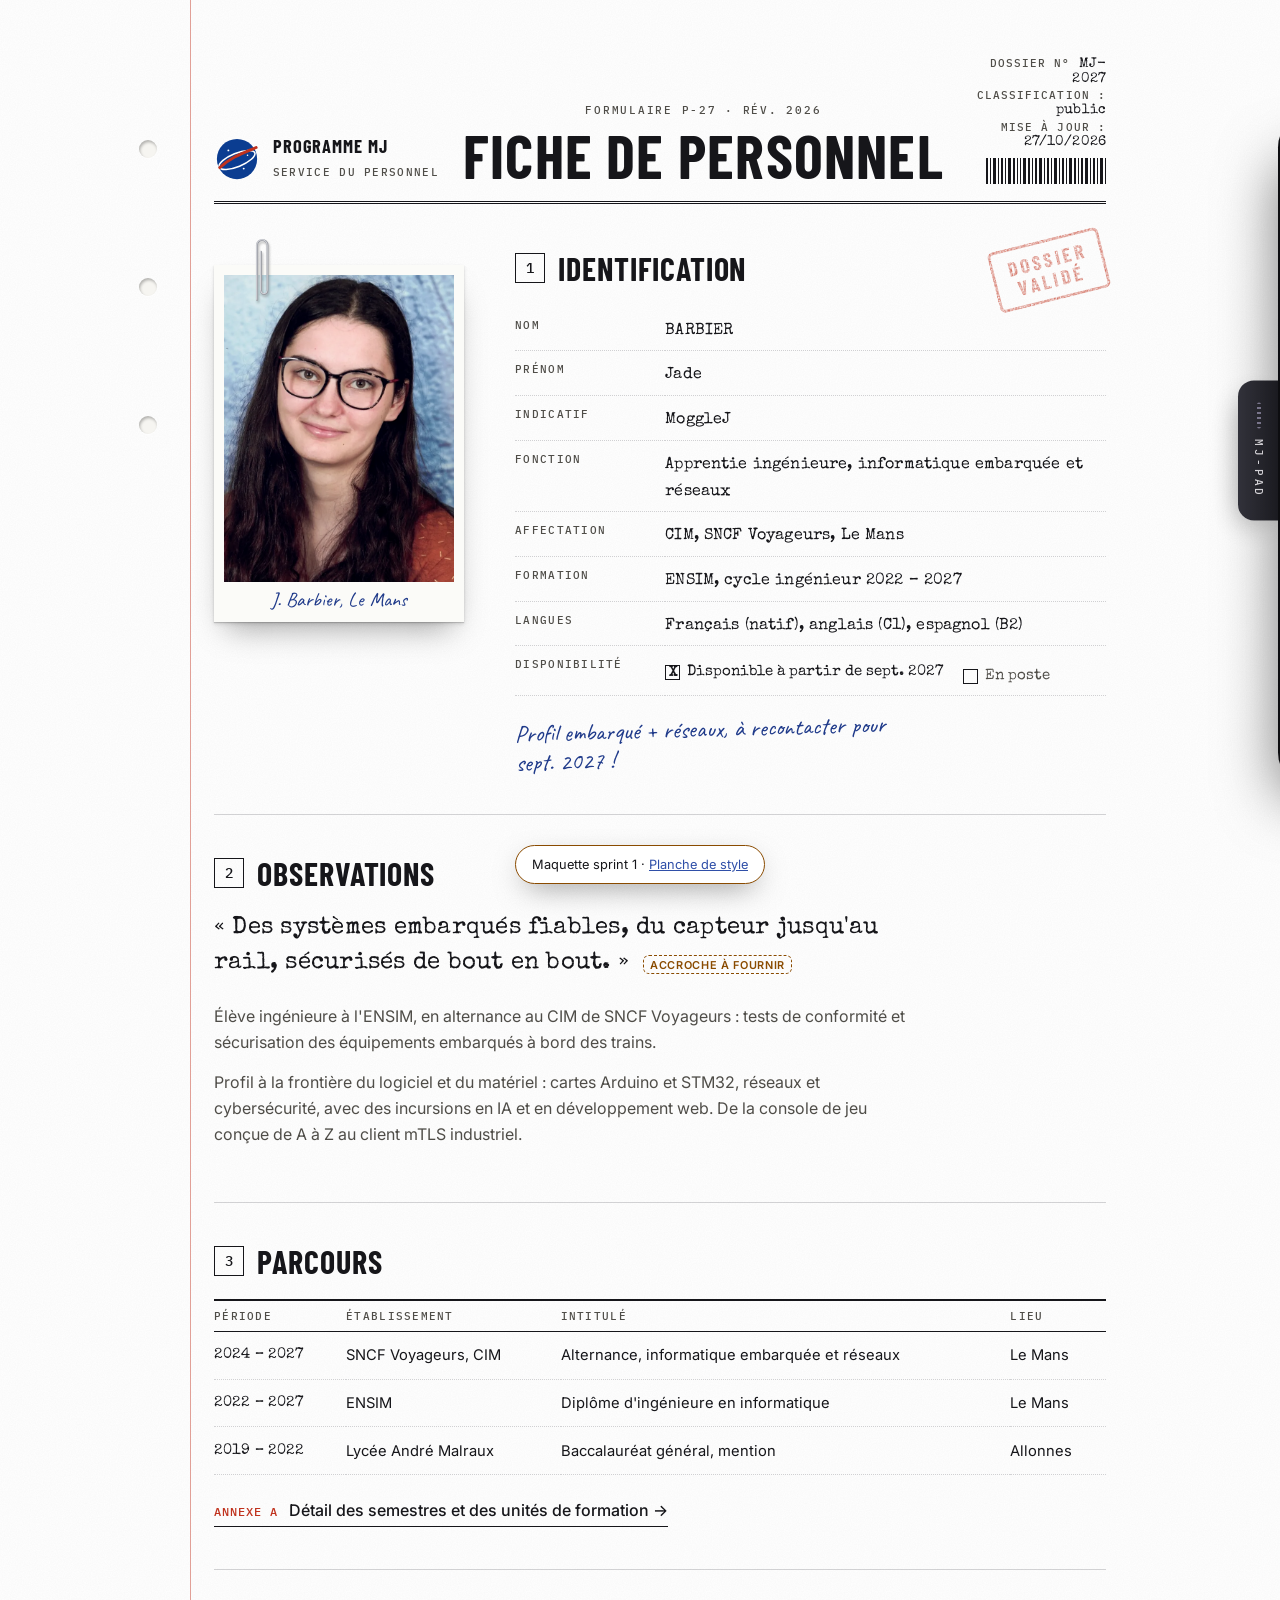
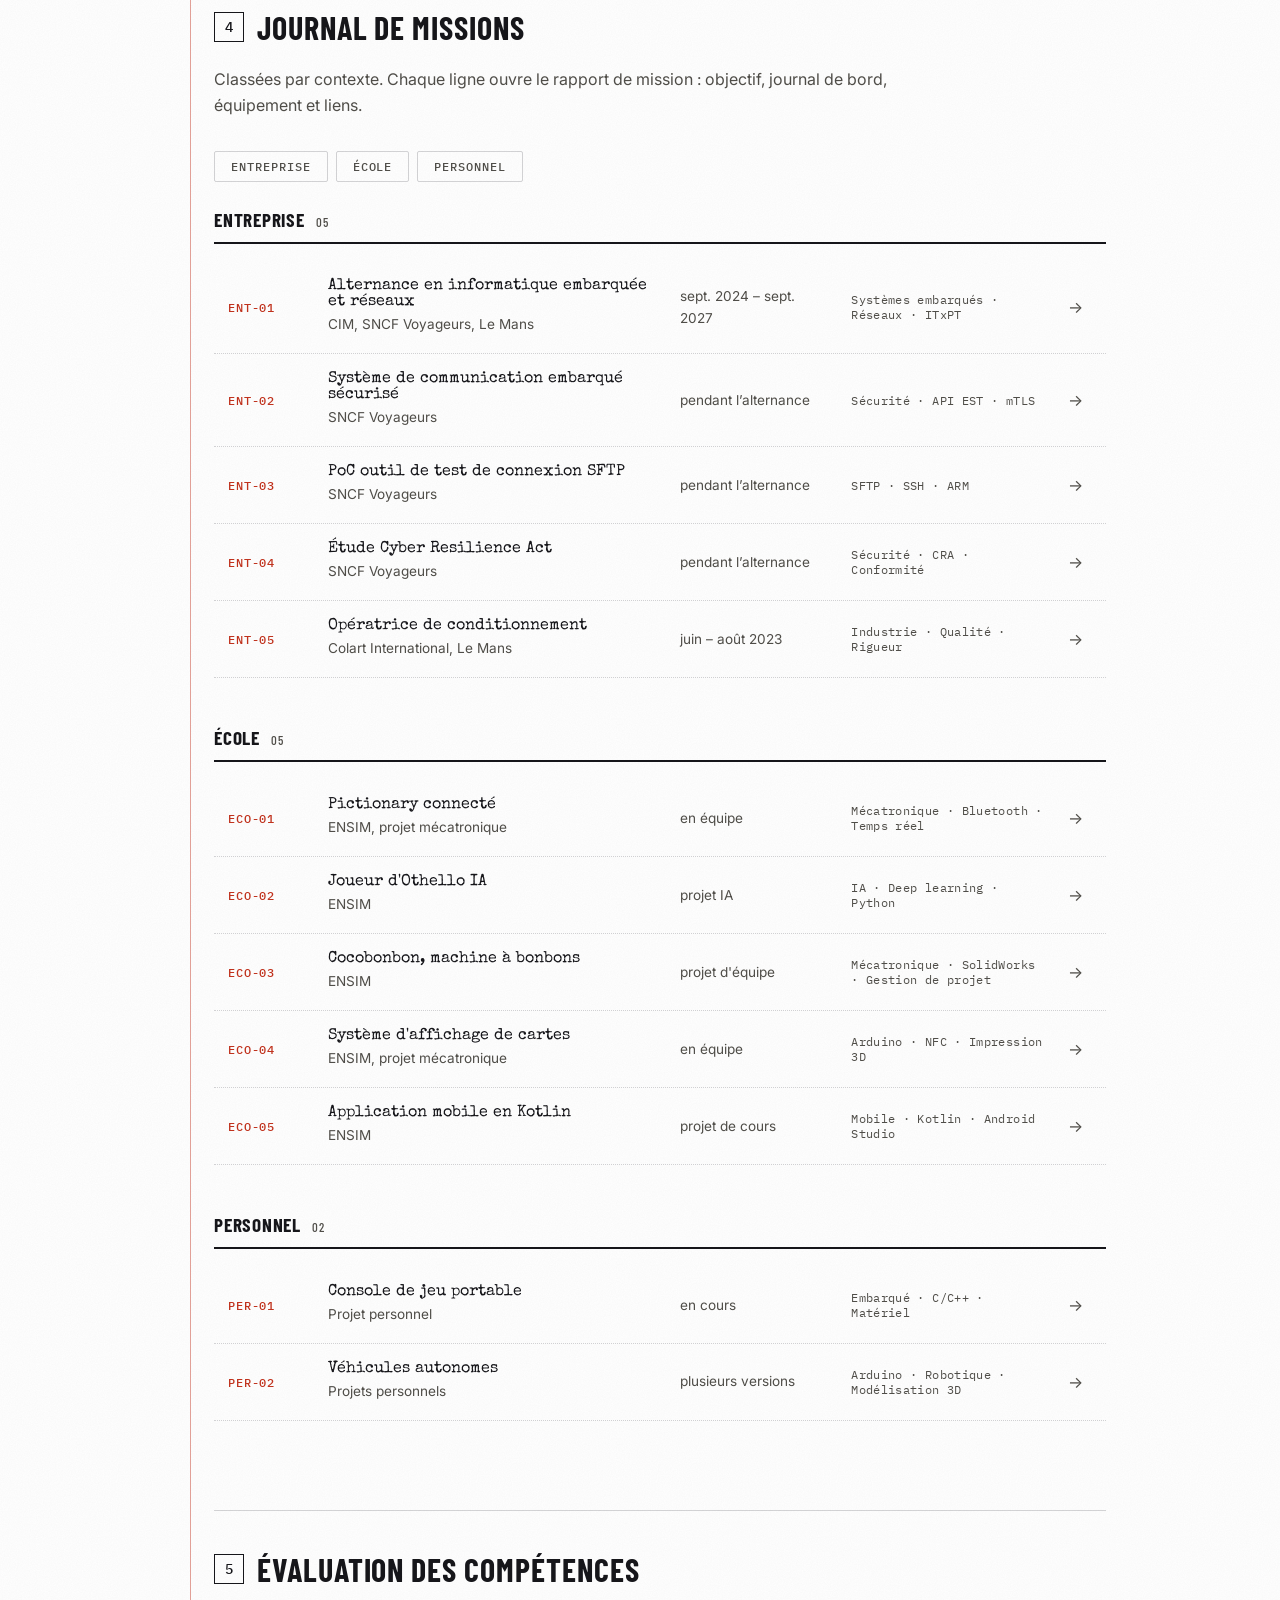
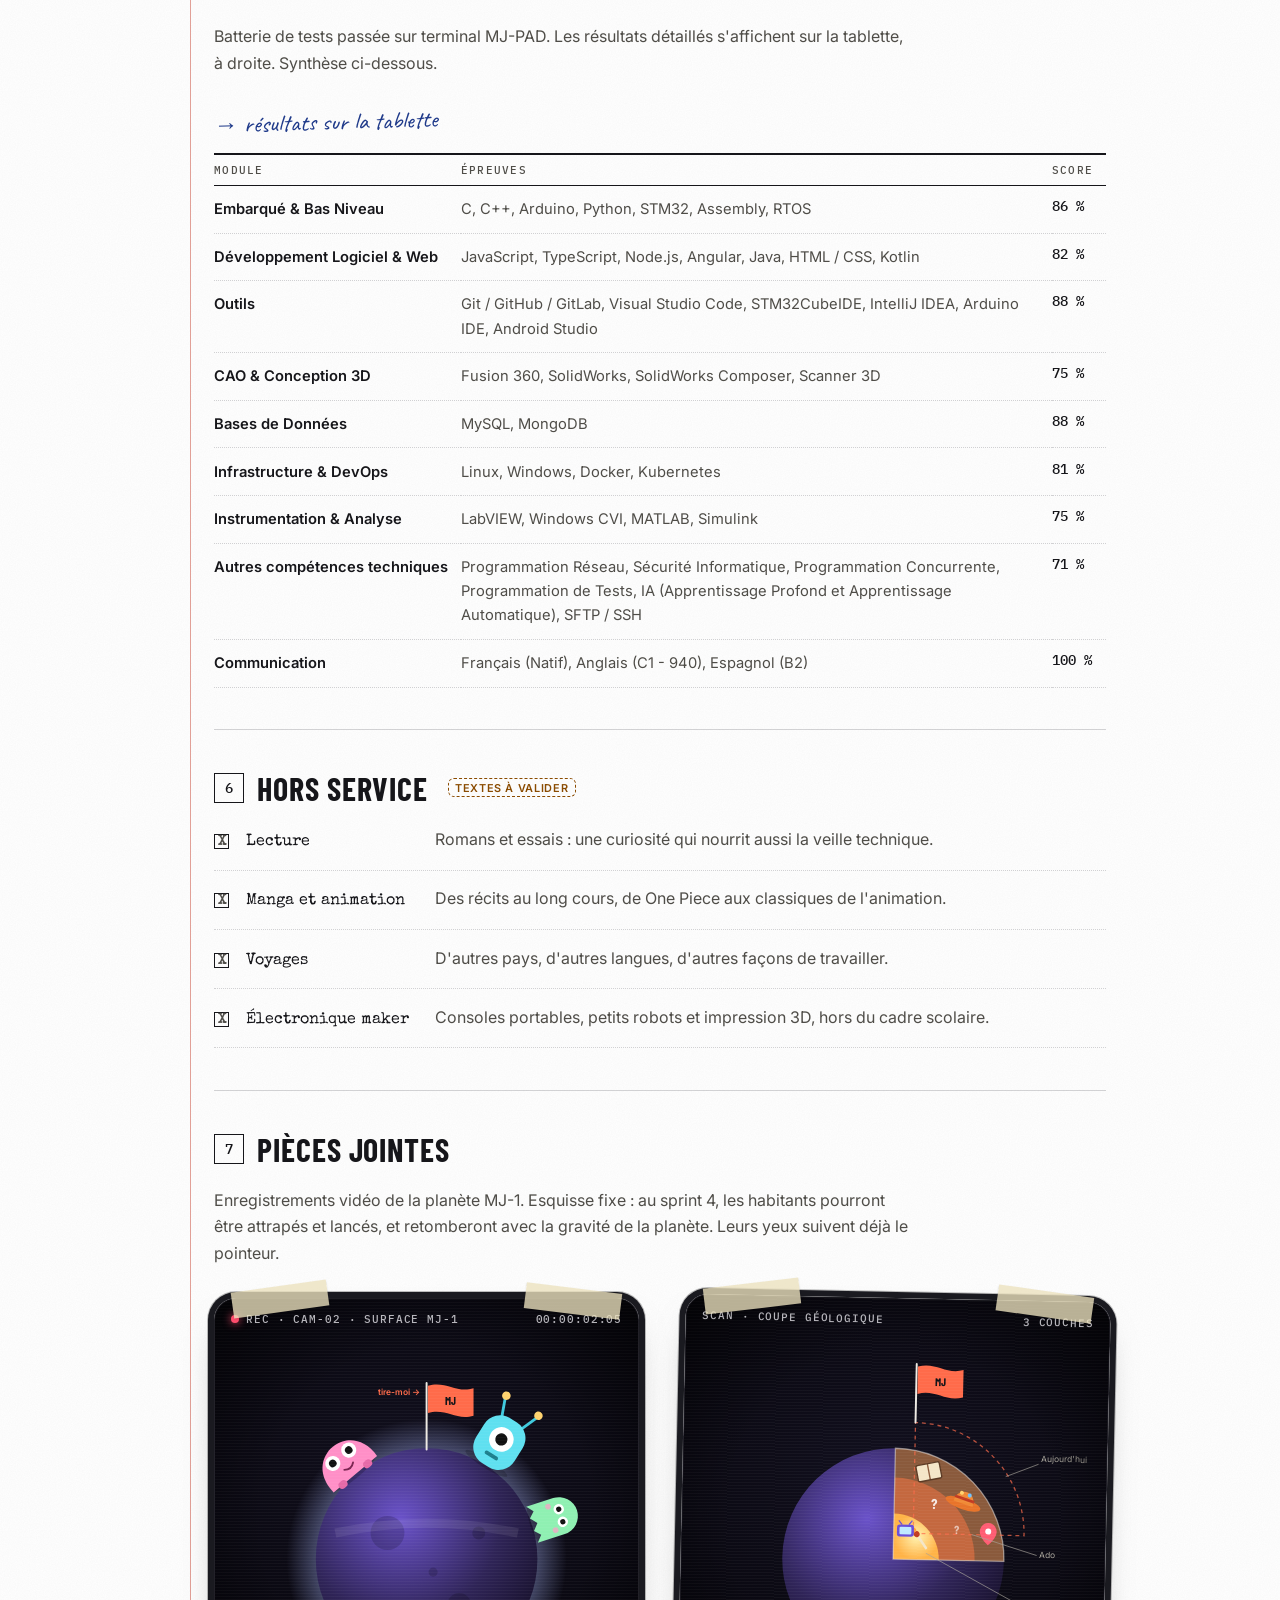
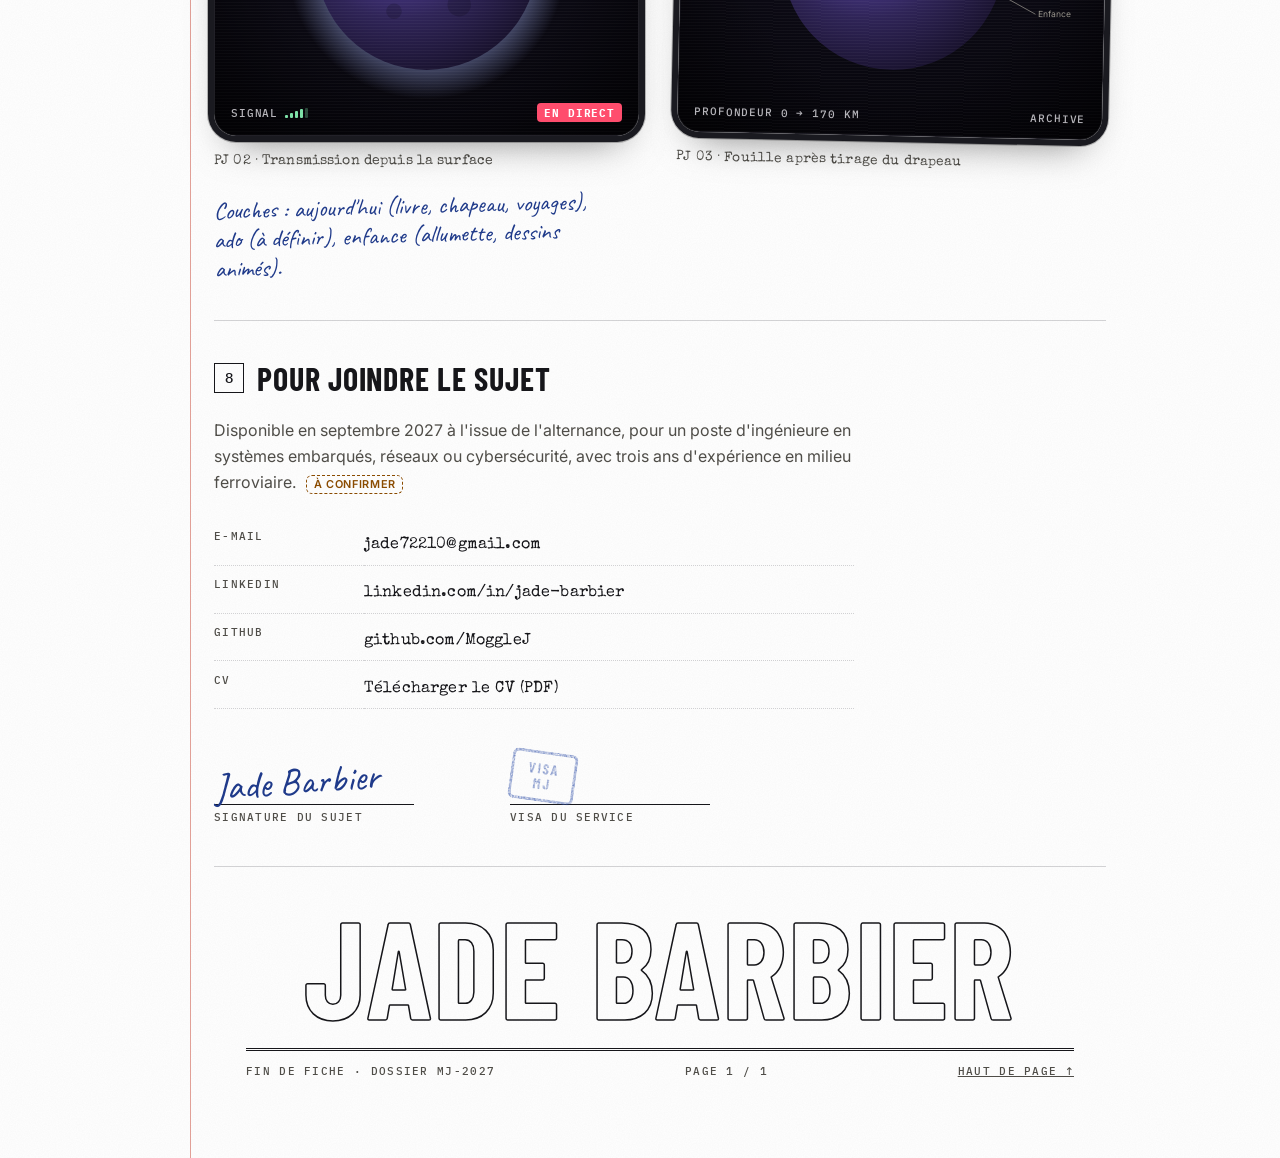
==== maquette/index.html @ a7845410 "Maquette : fiche de personnel et tablette d'évaluation (#2 #3 #4 #6 #7) - fond blanc de rapport, cha" ====
<!doctype html>
<html lang="fr">
<head>
  <meta charset="utf-8">
  <meta name="viewport" content="width=device-width, initial-scale=1">
  <title>Jade Barbier · Fiche de personnel</title>
  <meta name="description" content="Maquette du portfolio 2027 de Jade Barbier (sprint 1) : fiche de personnel">
  <link rel="preconnect" href="https://fonts.googleapis.com">
  <link rel="preconnect" href="https://fonts.gstatic.com" crossorigin>
  <link href="https://fonts.googleapis.com/css2?family=Barlow+Condensed:wght@500;600;700&family=Caveat:wght@500;700&family=IBM+Plex+Mono:wght@400;500&family=Inter:wght@400;500;600&family=Special+Elite&display=swap" rel="stylesheet">
  <link rel="stylesheet" href="style.css">
  <link rel="stylesheet" href="fiche.css">
  <script>try { var t = localStorage.getItem("theme"); if (t) document.documentElement.dataset.theme = t; } catch (e) {}</script>
</head>
<body class="fiche">
  <main class="sheet" id="top">
    <div class="holes" aria-hidden="true"><i></i><i></i><i></i></div>

    <!-- En-tête du formulaire -->
    <header class="file-head reveal">
      <div class="agency">
        <svg viewBox="0 0 48 48" aria-hidden="true"><circle cx="24" cy="24" r="21" fill="var(--accent-3)"/><ellipse cx="24" cy="25" rx="20" ry="7" fill="none" stroke="#fff" stroke-width="1.6" transform="rotate(-22 24 25)"/><path d="M6 33 C18 22 30 18 44 12" stroke="var(--accent-2)" stroke-width="3" fill="none" stroke-linecap="round"/><g fill="#fff"><circle cx="15" cy="15" r="1"/><circle cx="31" cy="34" r="1"/><circle cx="35" cy="20" r=".8"/></g></svg>
        <div><b>Programme MJ</b><span>Service du personnel</span></div>
      </div>
      <div class="file-title">
        <span class="form-no">Formulaire P-27 · rév. 2026</span>
        <h1>Fiche de personnel</h1>
      </div>
      <div class="docno">
        <span>Dossier n° <b class="typed">MJ-2027</b></span>
        <span>Classification : <b class="typed">public</b></span>
        <span>Mise à jour : <b class="typed">27/10/2026</b></span>
        <svg class="barcode" viewBox="0 0 120 26" aria-hidden="true"><g fill="currentColor">
          <rect x="0" width="2" height="26"/><rect x="4" width="1" height="26"/><rect x="7" width="3" height="26"/><rect x="12" width="1" height="26"/><rect x="15" width="2" height="26"/><rect x="19" width="1" height="26"/><rect x="22" width="3" height="26"/><rect x="27" width="2" height="26"/><rect x="31" width="1" height="26"/><rect x="34" width="1" height="26"/><rect x="37" width="3" height="26"/><rect x="42" width="2" height="26"/><rect x="46" width="1" height="26"/><rect x="49" width="2" height="26"/><rect x="53" width="3" height="26"/><rect x="58" width="1" height="26"/><rect x="61" width="2" height="26"/><rect x="65" width="1" height="26"/><rect x="68" width="3" height="26"/><rect x="73" width="1" height="26"/><rect x="76" width="2" height="26"/><rect x="80" width="1" height="26"/><rect x="83" width="3" height="26"/><rect x="88" width="2" height="26"/><rect x="92" width="1" height="26"/><rect x="95" width="2" height="26"/><rect x="99" width="3" height="26"/><rect x="104" width="1" height="26"/><rect x="107" width="2" height="26"/><rect x="111" width="1" height="26"/><rect x="114" width="3" height="26"/><rect x="119" width="1" height="26"/>
        </g></svg>
      </div>
    </header>

    <!-- 1. Identification -->
    <section class="block identity" id="identite">
      <figure class="photo-print reveal">
        <svg class="clip" viewBox="0 0 40 110" aria-hidden="true"><path d="M14 104 V20 a8 8 0 0 1 16 0 V90 a5 5 0 0 1 -10 0 V30" fill="none" stroke="#9a9ca3" stroke-width="3.2" stroke-linecap="round"/><path d="M14 104 V20 a8 8 0 0 1 16 0 V90 a5 5 0 0 1 -10 0 V30" fill="none" stroke="#e8e9ee" stroke-width="1.2" stroke-linecap="round" transform="translate(-.6 -.6)"/></svg>
        <div class="print">
          <img src="assets/jade.webp" alt="Photo d'identité de Jade Barbier" width="640" height="890">
        </div>
        <figcaption class="hand">J. Barbier, Le Mans</figcaption>
      </figure>

      <div class="fields reveal">
        <h2 class="block-title"><span>1</span>Identification</h2>
        <table class="form">
          <tr><th>Nom</th><td class="typed">BARBIER</td></tr>
          <tr><th>Prénom</th><td class="typed">Jade</td></tr>
          <tr><th>Indicatif</th><td class="typed">MoggleJ</td></tr>
          <tr><th>Fonction</th><td class="typed">Apprentie ingénieure, informatique embarquée et réseaux</td></tr>
          <tr><th>Affectation</th><td class="typed">CIM, SNCF Voyageurs, Le Mans</td></tr>
          <tr><th>Formation</th><td class="typed">ENSIM, cycle ingénieur 2022 – 2027</td></tr>
          <tr><th>Langues</th><td class="typed">Français (natif), anglais (C1), espagnol (B2)</td></tr>
          <tr><th>Disponibilité</th><td><span class="check on">Disponible à partir de sept. 2027</span><span class="check">En poste</span></td></tr>
        </table>
        <p class="hand note">Profil embarqué + réseaux, à recontacter pour sept. 2027 !</p>
      </div>
      <div class="stamp" aria-hidden="true">Dossier<br>validé</div>
    </section>

    <!-- 2. Observations -->
    <section class="block" id="observations">
      <h2 class="block-title reveal"><span>2</span>Observations</h2>
      <blockquote class="typed quote-typed reveal">« Des systèmes embarqués fiables, du capteur jusqu'au rail, sécurisés de bout en bout. » <span class="todo">accroche à fournir</span></blockquote>
      <div class="obs reveal">
        <p>Élève ingénieure à l'ENSIM, en alternance au CIM de SNCF Voyageurs : tests de conformité et sécurisation des équipements embarqués à bord des trains.</p>
        <p>Profil à la frontière du logiciel et du matériel : cartes Arduino et STM32, réseaux et cybersécurité, avec des incursions en IA et en développement web. De la console de jeu conçue de A à Z au client mTLS industriel.</p>
      </div>
    </section>

    <!-- 3. Parcours -->
    <section class="block" id="parcours">
      <h2 class="block-title reveal"><span>3</span>Parcours</h2>
      <table class="ledger reveal">
        <thead><tr><th>Période</th><th>Établissement</th><th>Intitulé</th><th>Lieu</th></tr></thead>
        <tbody>
          <tr><td class="typed">2024 – 2027</td><td>SNCF Voyageurs, CIM</td><td>Alternance, informatique embarquée et réseaux</td><td>Le Mans</td></tr>
          <tr><td class="typed">2022 – 2027</td><td>ENSIM</td><td>Diplôme d'ingénieure en informatique</td><td>Le Mans</td></tr>
          <tr><td class="typed">2019 – 2022</td><td>Lycée André Malraux</td><td>Baccalauréat général, mention</td><td>Allonnes</td></tr>
        </tbody>
      </table>
      <!-- Lien vers la page externe parcours-universitaire.html : supprimer ce bloc pour la retirer -->
      <a class="annex-link reveal" href="parcours-universitaire.html"><span class="mono">Annexe A</span> Détail des semestres et des unités de formation →</a>
    </section>

    <!-- 4. Journal de missions -->
    <section class="block" id="projets">
      <h2 class="block-title reveal"><span>4</span>Journal de missions</h2>
      <p class="obs reveal">Classées par contexte. Chaque ligne ouvre le rapport de mission : objectif, journal de bord, équipement et liens.</p>
      <nav class="filters reveal" aria-label="Catégories de missions">
        <a class="filter" href="#projets-pro">Entreprise</a>
        <a class="filter" href="#projets-school">École</a>
        <a class="filter" href="#projets-perso">Personnel</a>
      </nav>
      <div id="project-groups"></div>
    </section>

    <!-- 5. Compétences : résultats sur la tablette -->
    <section class="block" id="competences">
      <h2 class="block-title reveal"><span>5</span>Évaluation des compétences</h2>
      <div class="eval reveal">
        <p class="obs">Batterie de tests passée sur terminal MJ-PAD. Les résultats détaillés s'affichent sur la tablette, à droite. Synthèse ci-dessous.</p>
        <p class="hand note right">→ résultats sur la tablette</p>
      </div>
      <div id="skills" class="skills-paper reveal"></div>
    </section>

    <!-- 6. Hors service -->
    <section class="block" id="hors-code">
      <h2 class="block-title reveal"><span>6</span>Hors service <span class="todo">textes à valider</span></h2>
      <ul class="checklist reveal">
        <li><span class="check on"></span><b>Lecture</b> Romans et essais : une curiosité qui nourrit aussi la veille technique.</li>
        <li><span class="check on"></span><b>Manga et animation</b> Des récits au long cours, de One Piece aux classiques de l'animation.</li>
        <li><span class="check on"></span><b>Voyages</b> D'autres pays, d'autres langues, d'autres façons de travailler.</li>
        <li><span class="check on"></span><b>Électronique maker</b> Consoles portables, petits robots et impression 3D, hors du cadre scolaire.</li>
      </ul>
    </section>

    <!-- 7. Pièces jointes : la planète -->
    <section class="block" id="planete">
      <h2 class="block-title reveal"><span>7</span>Pièces jointes</h2>
      <p class="obs reveal">Enregistrements vidéo de la planète MJ-1. Esquisse fixe : au sprint 4, les habitants pourront être attrapés et lancés, et retomberont avec la gravité de la planète. Leurs yeux suivent déjà le pointeur.</p>
      <div class="attachments">
        <figure class="attachment reveal">
          <i class="tape t1" aria-hidden="true"></i><i class="tape t2" aria-hidden="true"></i>
          <div class="screen" data-theme="dark">
            <div class="hud top"><span><b class="rec"></b>REC · CAM-02 · SURFACE MJ-1</span><span class="timecode">00:00:00:00</span></div>
          <svg viewBox="0 0 600 560" role="img" aria-label="Planète violette avec trois petits monstres et un drapeau">
            <defs>
              <radialGradient id="pg" cx="38%" cy="32%" r="75%"><stop offset="0" stop-color="var(--planet-b)"/><stop offset=".6" stop-color="var(--planet-a)"/><stop offset="1" stop-color="var(--planet-c)"/></radialGradient>
              <radialGradient id="atmo" r=".5"><stop offset=".78" stop-color="var(--accent)" stop-opacity=".35"/><stop offset="1" stop-color="var(--accent)" stop-opacity="0"/></radialGradient>
            </defs>
            <circle cx="300" cy="340" r="215" fill="url(#atmo)"/>
            <circle cx="300" cy="340" r="170" fill="url(#pg)"/>
            <g fill="#000" opacity=".16"><circle cx="240" cy="300" r="26"/><circle cx="350" cy="410" r="18"/><circle cx="380" cy="300" r="10"/><circle cx="250" cy="420" r="12"/><circle cx="310" cy="360" r="7"/></g>
            <path d="M160 300 Q300 270 440 300" stroke="#fff" stroke-opacity=".08" stroke-width="14" fill="none"/>

            <!-- Drapeau au sommet -->
            <g>
              <line x1="300" y1="172" x2="300" y2="70" stroke="var(--text)" stroke-width="3" stroke-linecap="round"/>
              <path d="M302 74 C330 66 345 86 372 78 L372 120 C345 128 330 108 302 116 Z" fill="var(--accent-2)"/>
              <text x="337" y="103" text-anchor="middle" font-family="Barlow Condensed" font-weight="700" font-size="17" fill="var(--bg-0)">MJ</text>
              <text x="290" y="88" text-anchor="end" class="flag-hint">tire-moi →</text>
            </g>

            <!-- Monstre 1 : rond, deux yeux -->
            <g transform="rotate(-40 300 340) translate(300 170) scale(1.45)">
              <ellipse cx="0" cy="-2" rx="30" ry="6" fill="#000" opacity=".2"/>
              <path d="M-30 0 C-34 -50 34 -50 30 0 Z" fill="#ff8fc7"/>
              <rect x="-22" y="-4" width="10" height="8" rx="4" fill="#e66aa8"/><rect x="12" y="-4" width="10" height="8" rx="4" fill="#e66aa8"/>
              <g><circle cx="-11" cy="-24" r="8" fill="#fff"/><circle cx="-11" cy="-24" r="4" fill="#111" data-pupil="3.5"/></g>
              <g><circle cx="11" cy="-24" r="8" fill="#fff"/><circle cx="11" cy="-24" r="4" fill="#111" data-pupil="3.5"/></g>
              <path d="M-6 -11 Q0 -6 6 -11" stroke="#7a2350" stroke-width="2" fill="none" stroke-linecap="round"/>
            </g>

            <!-- Monstre 2 : à antennes, un œil -->
            <g transform="rotate(32 300 340) translate(300 170) scale(1.45)">
              <ellipse cx="0" cy="-2" rx="26" ry="5" fill="#000" opacity=".2"/>
              <path d="M-12 -52 L-20 -72 M12 -52 L20 -72" stroke="#3fc9dd" stroke-width="3" stroke-linecap="round"/>
              <circle cx="-20" cy="-74" r="4.5" fill="#ffd36e"/><circle cx="20" cy="-74" r="4.5" fill="#ffd36e"/>
              <rect x="-24" y="-56" width="48" height="56" rx="20" fill="#5fe0f0"/>
              <g><circle cx="0" cy="-32" r="13" fill="#fff"/><circle cx="0" cy="-32" r="6.5" fill="#111" data-pupil="5.5"/></g>
              <rect x="-8" y="-14" width="16" height="4" rx="2" fill="#1d7f8c"/>
            </g>

            <!-- Monstre 3 : petit fantôme vert -->
            <g transform="rotate(72 300 340) translate(300 170) scale(1.45)">
              <ellipse cx="0" cy="-2" rx="20" ry="4" fill="#000" opacity=".2"/>
              <path d="M-20 0 L-20 -30 A20 20 0 0 1 20 -30 L20 0 L13 -6 L7 0 L0 -6 L-7 0 L-13 -6 Z" fill="#8ff0b2"/>
              <g><circle cx="-7" cy="-32" r="5.5" fill="#fff"/><circle cx="-7" cy="-32" r="2.8" fill="#111" data-pupil="2.5"/></g>
              <g><circle cx="7" cy="-32" r="5.5" fill="#fff"/><circle cx="7" cy="-32" r="2.8" fill="#111" data-pupil="2.5"/></g>
              <circle cx="-13" cy="-22" r="3" fill="#ff9cc8" opacity=".7"/><circle cx="13" cy="-22" r="3" fill="#ff9cc8" opacity=".7"/>
            </g>
          </svg>
            <div class="hud bottom"><span>SIGNAL <i class="bars"><i></i><i></i><i></i><i></i><i></i></i></span><span class="live">EN DIRECT</span></div>
          </div>
          <figcaption class="typed">PJ 02 · Transmission depuis la surface</figcaption>
        </figure>
        <figure class="attachment reveal">
          <i class="tape t1" aria-hidden="true"></i><i class="tape t2" aria-hidden="true"></i>
          <div class="screen" data-theme="dark">
            <div class="hud top"><span>SCAN · COUPE GÉOLOGIQUE</span><span>3 COUCHES</span></div>
          <svg viewBox="0 0 600 560" role="img" aria-label="Vue en coupe de la planète : trois couches avec des objets enfouis">
            <defs>
              <radialGradient id="pg2" cx="38%" cy="32%" r="75%"><stop offset="0" stop-color="var(--planet-b)"/><stop offset=".6" stop-color="var(--planet-a)"/><stop offset="1" stop-color="var(--planet-c)"/></radialGradient>
              <radialGradient id="core" r=".5"><stop offset="0" stop-color="#fff2b0"/><stop offset="1" stop-color="#ffb347"/></radialGradient>
            </defs>
            <circle cx="300" cy="340" r="170" fill="url(#pg2)"/>
            <!-- Part découpée : quart haut droit -->
            <path d="M300 340 L300 170 A170 170 0 0 1 470 340 Z" fill="#8a5a3c"/>
            <path d="M300 340 L300 215 A125 125 0 0 1 425 340 Z" fill="#c4683f"/>
            <path d="M300 340 L300 270 A70 70 0 0 1 370 340 Z" fill="url(#core)"/>
            <path d="M300 340 L300 170 A170 170 0 0 1 470 340 Z" fill="none" stroke="var(--text)" stroke-opacity=".5" stroke-width="2"/>
            <!-- La part soulevée, en pointillés -->
            <path d="M330 300 L330 130 A170 170 0 0 1 500 300 Z" fill="none" stroke="var(--accent-2)" stroke-dasharray="6 6" stroke-width="2" opacity=".7"/>
            <!-- Drapeau tiré -->
            <line x1="330" y1="130" x2="330" y2="40" stroke="var(--text)" stroke-width="3" stroke-linecap="round"/>
            <path d="M332 44 C360 36 375 56 402 48 L402 90 C375 98 360 78 332 86 Z" fill="var(--accent-2)"/>
            <text x="367" y="73" text-anchor="middle" font-family="Barlow Condensed" font-weight="700" font-size="17" fill="var(--bg-0)">MJ</text>

            <!-- Couche du dessus : aujourd'hui -->
            <g transform="translate(352 205) rotate(-12) scale(1.4)"><rect x="-13" y="-9" width="26" height="18" rx="2" fill="#f4e6c8"/><path d="M0 -9 V9" stroke="#8a5a3c" stroke-width="1.5"/><rect x="-13" y="-9" width="26" height="18" rx="2" fill="none" stroke="#5b3a24" stroke-width="1.5"/></g>
            <g transform="translate(408 245) rotate(18) scale(1.4)"><ellipse cx="0" cy="6" rx="20" ry="6" fill="#e8742a"/><path d="M-11 6 C-11 -12 11 -12 11 6 Z" fill="#f08a36"/><rect x="-11" y="-1" width="22" height="3" fill="#c23b22"/><circle cx="-5" cy="-5" r="2.2" fill="#ffd36e"/><circle cx="4" cy="-5" r="2.2" fill="#6ec3ff"/></g>
            <g transform="translate(445 300) scale(1.3)"><path d="M0 -14 C-8 -14 -10 -6 -10 -4 C-10 4 0 12 0 12 C0 12 10 4 10 -4 C10 -6 8 -14 0 -14 Z" fill="#ff5d73"/><circle cx="0" cy="-4" r="3.5" fill="#fff"/></g>
            <!-- Couche du milieu : adolescence (à définir) -->
            <text x="356" y="262" font-family="Barlow Condensed" font-weight="700" font-size="22" fill="#fff" opacity=".85">?</text>
            <text x="392" y="300" font-family="Barlow Condensed" font-weight="700" font-size="18" fill="#fff" opacity=".6">?</text>
            <!-- Noyau : enfance -->
            <g transform="translate(345 315) rotate(-35) scale(1.3)"><rect x="-1.5" y="-12" width="3" height="20" rx="1" fill="#f4e6c8"/><circle cx="0" cy="-13" r="3.5" fill="#c23b22"/><path d="M0 -24 C4 -19 3 -16 0 -16 C-3 -16 -4 -19 0 -24 Z" fill="#ff9a3c"/></g>
            <g transform="translate(318 296) scale(1.3)"><rect x="-10" y="-7" width="20" height="14" rx="3" fill="#6b4fd8"/><rect x="-7" y="-4.5" width="14" height="9" rx="1.5" fill="#bfe9ff"/><path d="M-4 -7 L-8 -12 M4 -7 L8 -12" stroke="#6b4fd8" stroke-width="1.5"/></g>

            <!-- Légendes -->
            <g font-family="Inter" font-size="13" fill="var(--muted)">
              <line x1="470" y1="210" x2="520" y2="190" stroke="var(--muted)"/><text x="524" y="186">Aujourd'hui</text>
              <line x1="420" y1="300" x2="520" y2="330" stroke="var(--muted)"/><text x="524" y="334">Ado</text>
              <line x1="350" y1="330" x2="520" y2="420" stroke="var(--muted)"/><text x="524" y="424">Enfance</text>
            </g>
          </svg>
            <div class="hud bottom"><span>PROFONDEUR 0 → 170 KM</span><span>ARCHIVE</span></div>
          </div>
          <figcaption class="typed">PJ 03 · Fouille après tirage du drapeau</figcaption>
        </figure>
      </div>
      <p class="hand note">Couches : aujourd'hui (livre, chapeau, voyages), ado (à définir), enfance (allumette, dessins animés).</p>
    </section>

    <!-- 8. Contact -->
    <section class="block" id="contact">
      <h2 class="block-title reveal"><span>8</span>Pour joindre le sujet</h2>
      <p class="obs reveal">Disponible en septembre 2027 à l'issue de l'alternance, pour un poste d'ingénieure en systèmes embarqués, réseaux ou cybersécurité, avec trois ans d'expérience en milieu ferroviaire. <span class="todo">à confirmer</span></p>
      <table class="form contact-form reveal">
        <tr><th>E-mail</th><td><a class="typed" href="mailto:jade72210@gmail.com">jade72210@gmail.com</a></td></tr>
        <tr><th>LinkedIn</th><td><a class="typed" href="https://www.linkedin.com/in/jade-barbier-b261b8266/" target="_blank" rel="noopener">linkedin.com/in/jade-barbier</a></td></tr>
        <tr><th>GitHub</th><td><a class="typed" href="https://github.com/MoggleJ" target="_blank" rel="noopener">github.com/MoggleJ</a></td></tr>
        <tr><th>CV</th><td><a class="typed" href="https://github.com/MoggleJ/Portfolio_2026/raw/main/cv/BARBIER_Jade_CV_Stage_EN.pdf" target="_blank" rel="noopener">Télécharger le CV (PDF)</a></td></tr>
      </table>
      <div class="signatures reveal">
        <div><span class="sig hand">Jade Barbier</span><span class="line">Signature du sujet</span></div>
        <div><span class="stamp small" aria-hidden="true">Visa<br>MJ</span><span class="line">Visa du service</span></div>
      </div>
    </section>

    <footer class="file-foot">
      <div class="bigname" aria-hidden="true">Jade Barbier</div>
      <div class="foot-line"><span>Fin de fiche · Dossier MJ-2027</span><span>Page 1 / 1</span><a href="#top">Haut de page ↑</a></div>
    </footer>
  </main>

  <!-- Tablette à droite : sommaire + résultats des tests de compétences -->
  <aside class="tablet right" id="tablet" aria-label="Terminal MJ-PAD">
    <button class="tablet-handle" aria-expanded="false" aria-controls="tablet"><span class="grip" aria-hidden="true"></span><span>MJ-PAD</span></button>
    <div class="tablet-device">
      <i class="screw s1"></i><i class="screw s2"></i><i class="screw s3"></i><i class="screw s4"></i>
      <i class="led" aria-hidden="true"></i>
      <div class="tablet-screen" data-theme="dark">
        <div class="t-bar"><span>MJ-PAD · terminal d'évaluation</span><span class="t-clock">T+00:00:00</span></div>
        <div class="t-tabs" role="tablist">
          <button role="tab" data-mode="menu" aria-selected="true">Sommaire</button>
          <button role="tab" data-mode="tests" aria-selected="false">Tests du sujet</button>
        </div>
        <div class="t-pane" data-pane="menu">
          <div class="t-status"><span class="dot"></span><span><b>Disponible</b> à partir de sept. 2027</span></div>
          <nav class="t-nav" aria-label="Sections de la fiche">
            <a href="#identite"><i>1</i>Identification</a>
            <a href="#observations"><i>2</i>Observations</a>
            <a href="#parcours"><i>3</i>Parcours</a>
            <a href="#projets"><i>4</i>Journal de missions</a>
            <a href="#competences"><i>5</i>Compétences</a>
            <a href="#hors-code"><i>6</i>Hors service</a>
            <a href="#planete"><i>7</i>Pièces jointes</a>
            <a href="#contact"><i>8</i>Contact</a>
            <a href="parcours-universitaire.html"><i>A</i>Annexe : semestres</a>
          </nav>
          <div class="t-tools">
            <button class="t-btn lang" data-toggle-lang aria-label="Changer de langue"><span class="on">FR</span>&nbsp;/&nbsp;<span>EN</span></button>
            <button class="t-btn" data-toggle-theme aria-label="Changer de thème">Jour / nuit</button>
          </div>
        </div>
        <div class="t-pane" data-pane="tests" hidden>
          <div class="t-subject"><span>Sujet</span><b>BARBIER J. · MJ-2027</b><span class="t-count"></span></div>
          <div id="tests"></div>
          <div class="t-verdict"><span>Aptitude générale</span><b>Confirmée</b></div>
        </div>
        <div class="t-foot"><span>Signal <i class="bars"><i></i><i></i><i></i><i></i><i></i></i></span><span>Batterie 87 %</span></div>
      </div>
    </div>
  </aside>

  <dialog class="detail report" data-theme="dark" id="detail" aria-labelledby="detail-title">
    <div class="head">
      <div class="report-top"><span>Rapport de mission</span><span class="code"></span></div>
      <h3 id="detail-title"></h3>
      <dl class="report-meta">
        <div><dt>Base</dt><dd class="base"></dd></div>
        <div><dt>Période</dt><dd class="period"></dd></div>
        <div><dt>Statut</dt><dd><span class="stamp"></span></dd></div>
      </dl>
      <button class="icon-btn close" aria-label="Fermer">✕</button>
    </div>
    <div class="body">
      <h4><span>01</span>Objectif</h4>
      <p class="desc"></p>
      <h4><span>02</span>Journal de bord</h4>
      <div class="table-wrap"><table class="missions"><thead><tr><th>Étape</th><th>Réalisation</th></tr></thead><tbody></tbody></table></div>
      <h4><span>03</span>Équipement embarqué</h4>
      <div class="tags"></div>
      <h4><span>04</span>Transmission</h4>
      <div class="links-row"></div>
      <div class="report-foot"><span>Fin du rapport</span><span class="code"></span></div>
    </div>
  </dialog>

  <div class="mock-banner">Maquette sprint 1 · <a href="styleguide.html">Planche de style</a></div>

  <script src="data.js"></script>
  <script src="skills.js"></script>
  <script src="maquette.js"></script>
</body>
</html>
---- maquette/style.css ----
/* Maquette sprint 1 : jetons de design partagés par la page et la planche de style.
   Ces variables deviendront theme.config.ts au sprint 2. */

/* Thème par défaut : papier blanc de rapport. Le thème sombre sert aussi à tous les écrans (data-theme="dark"). */
:root, [data-theme="light"] {
  color-scheme: light;
  --bg-0: #ffffff;
  --bg-1: #f6f5f1;
  --surface: rgba(20, 20, 30, 0.025);
  --surface-solid: #ffffff;
  --border: rgba(20, 20, 30, 0.18);
  --text: #16161a;
  --muted: #4f4d48;
  --accent: #2f4fa8;
  --accent-2: #c0321d;
  --accent-3: #0b3d91;
  --ok: #1d6b3a;
  --warn: #8a4b00;
  --ink: #1f3a8a;
  --nebula-1: rgba(180, 160, 250, 0.30);
  --nebula-2: rgba(170, 195, 250, 0.34);
  --nebula-3: rgba(255, 190, 215, 0.24);
  --nebula-4: rgba(255, 215, 190, 0.20);
  --star: 90, 85, 110;
  --glow: 0 0 0 1px rgba(47, 79, 168, 0.25), 0 12px 30px -14px rgba(47, 79, 168, 0.3);
  --planet-a: #3a2d8f;
  --planet-b: #6b4fd8;
  --planet-c: #1d2a6b;
  --font-title: "Barlow Condensed", "Arial Narrow", system-ui, sans-serif;
  --font-text: "Inter", system-ui, sans-serif;
  --font-type: "Special Elite", "Courier New", monospace;
  --font-hand: "Caveat", "Segoe Print", cursive;
}

[data-theme="dark"] {
  color-scheme: dark;
  --bg-0: #121216;
  --bg-1: #18181d;
  --surface: rgba(255, 255, 255, 0.035);
  --surface-solid: #1c1c22;
  --border: rgba(255, 255, 255, 0.12);
  --text: #eeebe4;
  --muted: #a8a49a;
  --accent: #a9b8ff;
  --accent-2: #ff6b4a;
  --accent-3: #2a4fb5;
  --ok: #7ee2a8;
  --warn: #ffc56e;
  --ink: #a9b8ff;
  --nebula-1: rgba(120, 80, 220, 0.30);
  --nebula-2: rgba(45, 85, 220, 0.24);
  --nebula-3: rgba(200, 80, 160, 0.16);
  --nebula-4: rgba(90, 150, 255, 0.12);
  --star: 242, 240, 245;
  --glow: 0 0 0 1px rgba(169, 184, 255, 0.35), 0 12px 40px -14px rgba(120, 140, 255, 0.45);
  --planet-a: #2f2457;
  --planet-b: #6a52c9;
  --planet-c: #161029;
}

*, *::before, *::after { box-sizing: border-box; }
html { scroll-behavior: smooth; scroll-padding-top: 72px; overflow-x: clip; }
body {
  margin: 0;
  min-height: 100vh;
  background: linear-gradient(180deg, var(--bg-0) 0%, var(--bg-1) 100%) fixed;
  background-color: var(--bg-0);
  color: var(--text);
  font-family: var(--font-text);
  font-size: 1rem;
  line-height: 1.65;
  -webkit-font-smoothing: antialiased;
  transition: background-color .3s, color .3s;
  overflow-x: hidden;
}
img { max-width: 100%; display: block; }
a { color: var(--accent-2); }
h1, h2, h3, h4 { font-family: var(--font-title); line-height: 1.1; margin: 0; letter-spacing: -0.02em; }
:focus-visible { outline: 2px solid var(--accent-2); outline-offset: 3px; border-radius: 6px; }

/* ---------- Ciel : étoiles + brumes ---------- */
#stars { position: fixed; inset: 0; width: 100%; height: 100%; z-index: -1; pointer-events: none; }
.nebulae { position: fixed; inset: 0; z-index: -2; overflow: hidden; pointer-events: none; }
.nebula {
  position: absolute; border-radius: 50%; filter: blur(70px);
  animation: drift 80s ease-in-out infinite alternate;
}
.nebula.n1 { width: 55vw; height: 45vw; left: -12vw; top: -10vw; background: radial-gradient(closest-side, var(--nebula-1), transparent); }
.nebula.n2 { width: 50vw; height: 40vw; right: -15vw; top: 30vh; background: radial-gradient(closest-side, var(--nebula-2), transparent); animation-duration: 95s; animation-delay: -20s; }
.nebula.n3 { width: 40vw; height: 35vw; left: 20vw; bottom: -12vw; background: radial-gradient(closest-side, var(--nebula-3), transparent); animation-duration: 110s; animation-delay: -45s; }
.nebula.n4 { width: 30vw; height: 30vw; right: 15vw; top: -8vw; background: radial-gradient(closest-side, var(--nebula-4), transparent); animation-duration: 70s; }
@keyframes drift {
  from { transform: translate3d(0, 0, 0) scale(1); }
  to { transform: translate3d(6vw, 4vh, 0) scale(1.12); }
}

/* ---------- Barre de navigation ---------- */
.nav {
  position: fixed; top: 0; left: 0; right: 0; z-index: 50;
  display: flex; align-items: center; gap: 1rem;
  padding: .75rem clamp(1rem, 4vw, 2.5rem);
  backdrop-filter: blur(12px); -webkit-backdrop-filter: blur(12px);
  background: color-mix(in srgb, var(--bg-0) 55%, transparent);
  border-bottom: 1px solid var(--border);
}
.nav .logo { font-family: var(--font-title); font-weight: 700; color: var(--text); text-decoration: none; display: flex; align-items: center; gap: .5rem; }
.nav .links { display: flex; gap: 1.25rem; margin-left: auto; }
.nav .links a { color: var(--muted); text-decoration: none; font-size: .9rem; transition: color .2s; }
.nav .links a:hover { color: var(--text); }
.nav .tools { display: flex; gap: .5rem; }
.icon-btn {
  display: inline-grid; place-items: center; height: 36px; min-width: 36px; padding: 0 .6rem;
  border-radius: 999px; border: 1px solid var(--border); background: var(--surface);
  color: var(--text); font: 600 .8rem var(--font-text); cursor: pointer;
}
.icon-btn:hover { border-color: var(--accent); }
.icon-btn svg { width: 18px; height: 18px; }
.lang { white-space: nowrap; display: inline-flex; align-items: center; }
.lang span { opacity: .45; } .lang span.on { opacity: 1; color: var(--accent); }
@media (max-width: 860px) { .nav .links { display: none; } .nav .tools { margin-left: auto; } }

/* ---------- Mise en page ---------- */
main { position: relative; }
.section { max-width: 1120px; margin: 0 auto; padding: clamp(4rem, 10vw, 7.5rem) clamp(1rem, 4vw, 2rem); }
.eyebrow { font: 600 .75rem/1 var(--font-text); letter-spacing: .18em; text-transform: uppercase; color: var(--muted); margin-bottom: .9rem; display: flex; align-items: center; gap: .55rem; }
.h2 { font-size: clamp(1.9rem, 4.5vw, 3rem); font-weight: 700; margin-bottom: 1rem; }
.lead { color: var(--muted); max-width: 60ch; font-size: 1.05rem; }
.card {
  background: var(--surface); border: 1px solid var(--border); border-radius: 20px;
  backdrop-filter: blur(6px); -webkit-backdrop-filter: blur(6px);
}
.todo { display: inline-block; font: 600 .68rem var(--font-text); letter-spacing: .06em; text-transform: uppercase; color: var(--warn); border: 1px dashed var(--warn); border-radius: 6px; padding: .1rem .4rem; vertical-align: middle; margin-left: .4rem; }

.reveal { opacity: 0; transform: translateY(18px); transition: opacity .7s ease, transform .7s ease; }
.reveal.in { opacity: 1; transform: none; }

/* ---------- Accueil ---------- */
.hero { min-height: 100svh; display: grid; align-content: center; padding-top: 6rem; }
.status {
  display: inline-flex; flex-wrap: wrap; align-items: center; gap: .3rem .45rem; width: fit-content;
  padding: .4rem .9rem .4rem .7rem; border-radius: 999px; font-size: .85rem;
  background: var(--surface); border: 1px solid var(--border); color: var(--muted);
}
.status b { color: var(--text); font-weight: 600; }
.dot { width: 10px; height: 10px; border-radius: 50%; background: var(--ok); position: relative; }
.dot::after { content: ""; position: absolute; inset: -4px; border-radius: 50%; border: 2px solid var(--ok); animation: pulse 2.4s ease-out infinite; }
@keyframes pulse { from { transform: scale(.6); opacity: .8; } to { transform: scale(1.8); opacity: 0; } }
.hero h1 { font-size: clamp(3rem, 11vw, 7.5rem); font-weight: 700; margin: 1.4rem 0 .6rem; }
.hero h1 .grad { background: linear-gradient(100deg, var(--text) 40%, var(--accent) 80%, var(--accent-2)); -webkit-background-clip: text; background-clip: text; color: transparent; }
.hero .title { font-size: clamp(1.1rem, 2.6vw, 1.5rem); color: var(--muted); max-width: 36ch; margin: 0; }
.hero .title strong { color: var(--text); font-weight: 600; }
.cta { display: flex; flex-wrap: wrap; gap: .8rem; margin-top: 2.2rem; }
.btn {
  display: inline-flex; align-items: center; gap: .5rem; padding: .85rem 1.4rem; border-radius: 999px;
  font: 600 .95rem var(--font-text); text-decoration: none; cursor: pointer; border: 1px solid transparent;
  transition: transform .2s, box-shadow .2s, background .2s;
}
.btn.primary { background: var(--text); color: var(--bg-0); }
.btn.primary:hover { box-shadow: 0 8px 30px -8px var(--accent); transform: translateY(-1px); }
.btn.ghost { color: var(--text); border-color: var(--border); background: var(--surface); }
.btn.ghost:hover { border-color: var(--accent); }
.scroll-hint { margin-top: 4rem; color: var(--muted); font-size: .8rem; display: flex; align-items: center; gap: .6rem; }
.scroll-hint i { width: 1px; height: 40px; background: linear-gradient(var(--accent), transparent); display: block; }

/* ---------- Accroche ---------- */
.quote { text-align: center; }
.quote blockquote { margin: 0 auto; max-width: 22ch; font: 500 clamp(1.8rem, 5vw, 3.2rem)/1.2 var(--font-title); letter-spacing: -0.02em; position: relative; }
.quote blockquote::before { content: "“"; display: block; font-size: 5rem; line-height: .6; color: var(--accent); opacity: .8; }
.quote blockquote em { font-style: normal; color: var(--accent); }

/* ---------- À propos ---------- */
.about { display: grid; grid-template-columns: minmax(260px, 420px) 1fr; gap: clamp(2rem, 6vw, 5rem); align-items: center; }
@media (max-width: 800px) { .about { grid-template-columns: 1fr; } .porthole { width: 74%; } }
.porthole { position: relative; aspect-ratio: 1; max-width: 420px; width: 100%; margin: 0 auto; }
.porthole .ring { position: absolute; inset: 0; border-radius: 50%; border: 1px solid var(--border); animation: spin 90s linear infinite; }
.porthole .ring::before { content: ""; position: absolute; top: 12%; left: 4%; width: 12px; height: 12px; border-radius: 50%; background: var(--accent-2); box-shadow: 0 0 16px var(--accent-2); }
.porthole .ring.r2 { inset: -6%; border-style: dashed; animation-duration: 140s; animation-direction: reverse; }
.porthole .ring.r2::before { top: auto; bottom: 14%; left: auto; right: 6%; background: var(--accent); box-shadow: 0 0 16px var(--accent); width: 8px; height: 8px; }
.porthole img { position: absolute; inset: 9%; width: 82%; height: 82%; object-fit: cover; object-position: 50% 25%; border-radius: 50%; box-shadow: 0 0 0 6px var(--surface-solid), 0 0 0 7px var(--border), 0 30px 80px -20px var(--accent); }
.porthole .ring.r3 { inset: -14%; border-color: color-mix(in srgb, var(--border) 60%, transparent); animation-duration: 220s; }
.porthole .ring.r3::before { display: none; }
.orb { position: absolute; border-radius: 50%; }
.orb.o1 { width: 22px; height: 22px; top: 80%; left: 12%; background: radial-gradient(circle at 35% 30%, #a9c4ff, #2f4fc4 70%); box-shadow: 0 0 18px rgba(80, 130, 255, .5); }
.orb.o2 { width: 11px; height: 11px; top: 3%; left: 38%; background: radial-gradient(circle at 35% 30%, #f3f1f6, #8d8899); }
.orb.o3 { width: 16px; height: 16px; top: 46%; right: -1.5%; background: radial-gradient(circle at 35% 30%, #ffd1e3, #c0477f 75%); box-shadow: 0 0 14px rgba(255, 140, 190, .45); }
.orb.o4 { width: 58px; height: 40px; top: 4%; right: 10%; border-radius: 0; }
.orb.o4 svg { width: 100%; height: 100%; overflow: visible; }
@keyframes spin { to { transform: rotate(360deg); } }
.about h2 { font-size: clamp(2.2rem, 5vw, 3.4rem); }
.place { display: inline-flex; gap: .4rem; align-items: center; color: var(--muted); margin: .6rem 0 1.4rem; }
.about p { color: var(--muted); }
.about p strong { color: var(--text); font-weight: 600; }
.facts { display: flex; flex-wrap: wrap; gap: .6rem; margin-top: 1.4rem; }
.chip { font-size: .8rem; padding: .3rem .75rem; border-radius: 999px; border: 1px solid var(--border); color: var(--muted); background: var(--surface); white-space: nowrap; }

/* ---------- Parcours ---------- */
.timeline { position: relative; margin-top: 2.5rem; padding-left: 2rem; }
.timeline::before { content: ""; position: absolute; left: 7px; top: .5rem; bottom: .5rem; width: 2px; background: linear-gradient(var(--accent), var(--accent-2), transparent); }
.tl-item { position: relative; padding: 1.4rem 1.5rem; margin-bottom: 1.2rem; display: grid; grid-template-columns: 56px 1fr; gap: 1.1rem; align-items: start; }
.tl-item::before { content: ""; position: absolute; left: calc(-2rem + 1px); top: 1.9rem; width: 14px; height: 14px; border-radius: 50%; background: var(--bg-0); border: 2px solid var(--accent); }
.tl-item.now::before { background: var(--accent); box-shadow: 0 0 12px var(--accent); }
.tl-item img { width: 56px; height: 56px; border-radius: 14px; object-fit: contain; background: #fff; padding: 4px; }
.tl-item h3 { font-size: 1.15rem; }
.tl-item .meta { color: var(--muted); font-size: .88rem; }
.tl-item p { margin: .4rem 0 0; color: var(--muted); font-size: .92rem; }

/* ---------- Projets ---------- */
.filters { display: flex; flex-wrap: wrap; gap: .5rem; margin: 2rem 0 1.6rem; }
.filter { font: 500 .88rem var(--font-text); padding: .45rem 1rem; border-radius: 999px; border: 1px solid var(--border); background: var(--surface); color: var(--muted); cursor: pointer; }
.filters a.filter { text-decoration: none; }
.filter:hover { color: var(--text); border-color: var(--accent); }
.group { margin-bottom: 3rem; scroll-margin-top: 80px; }
.group-title { display: flex; align-items: baseline; gap: .7rem; font-size: 1.4rem; margin-bottom: 1.1rem; padding-bottom: .7rem; border-bottom: 1px solid var(--border); }
.group-title span { font: 500 .8rem var(--font-title); color: var(--muted); letter-spacing: .08em; }
.grid { display: grid; grid-template-columns: repeat(auto-fill, minmax(min(100%, 320px), 1fr)); gap: 1.2rem; }
.pcard {
  text-align: left; font: inherit; color: inherit; cursor: pointer; padding: 1.4rem; display: flex; flex-direction: column; gap: .7rem;
  transition: transform .25s, box-shadow .25s, border-color .25s; position: relative; overflow: hidden; width: 100%;
}
.pcard::after { content: ""; position: absolute; inset: 0; background: radial-gradient(400px circle at var(--mx, 50%) var(--my, 0%), color-mix(in srgb, var(--accent) 16%, transparent), transparent 45%); opacity: 0; transition: opacity .3s; pointer-events: none; }
.pcard:hover { transform: translateY(-3px); box-shadow: var(--glow); border-color: color-mix(in srgb, var(--accent) 50%, transparent); }
.pcard:hover::after { opacity: 1; }
.pcard .top { display: flex; justify-content: space-between; align-items: center; gap: .6rem; }
.kind { font-size: .7rem; font-weight: 600; letter-spacing: .12em; text-transform: uppercase; color: var(--accent); }
.pcard .num { font: 500 .8rem var(--font-title); color: var(--muted); letter-spacing: .08em; }
.pcard h3 { font-size: 1.2rem; }
.pcard .meta { color: var(--muted); font-size: .85rem; }
.tags { display: flex; flex-wrap: wrap; gap: .35rem; margin-top: auto; padding-top: .4rem; }
.tag { font-size: .72rem; padding: .18rem .55rem; border-radius: 6px; border: 1px solid var(--border); color: var(--muted); }
.more { font-size: .82rem; color: var(--accent); font-weight: 600; }

/* Fenêtre de détail */
dialog.detail {
  width: min(760px, calc(100vw - 2rem)); max-height: calc(100vh - 3rem); padding: 0; border: 1px solid var(--border);
  border-radius: 24px; background: var(--surface-solid); color: var(--text); box-shadow: 0 40px 120px -20px rgba(0,0,0,.6);
}
dialog.detail::backdrop { background: rgba(3, 4, 12, .6); backdrop-filter: blur(4px); }
dialog.detail[open] { animation: pop .3s ease; }
@keyframes pop { from { opacity: 0; transform: translateY(16px) scale(.98); } }
.detail .head { padding: 1.8rem 1.8rem 1.2rem; background: radial-gradient(600px 200px at 0% 0%, color-mix(in srgb, var(--accent) 25%, transparent), transparent); border-bottom: 1px solid var(--border); position: relative; }
.detail .head h3 { font-size: 1.7rem; margin: .4rem 0; padding-right: 2.5rem; }
.detail .close { position: absolute; top: 1.1rem; right: 1.1rem; }
.detail .body { padding: 1.4rem 1.8rem 1.8rem; overflow: auto; }
.detail .body h4 { font-size: .8rem; letter-spacing: .14em; text-transform: uppercase; color: var(--muted); margin: 1.4rem 0 .6rem; font-family: var(--font-text); }
.detail .body p { color: var(--muted); margin: 0; }
.table-wrap { overflow-x: auto; }
table.missions { width: 100%; border-collapse: collapse; font-size: .9rem; }
table.missions th, table.missions td { text-align: left; padding: .65rem .8rem; border-bottom: 1px solid var(--border); vertical-align: top; }
table.missions th { color: var(--muted); font-weight: 600; font-size: .78rem; text-transform: uppercase; letter-spacing: .06em; }
.links-row { display: flex; flex-wrap: wrap; gap: .6rem; margin-top: 1.6rem; }

/* ---------- Compétences ---------- */
.skills { display: grid; grid-template-columns: repeat(auto-fill, minmax(min(100%, 300px), 1fr)); gap: 1.2rem; margin-top: 2.5rem; }
.skill-cat { padding: 1.4rem; }
.skill-cat h3 { font-size: 1.05rem; margin-bottom: 1rem; }
.skill { display: flex; justify-content: space-between; align-items: center; padding: .35rem 0; font-size: .92rem; border-bottom: 1px dashed var(--border); }
.skill:last-child { border-bottom: 0; }
.lvl { display: flex; gap: 4px; }
.lvl i { width: 9px; height: 9px; border-radius: 50%; border: 1px solid var(--accent); }
.lvl i.on { background: var(--accent); box-shadow: 0 0 6px color-mix(in srgb, var(--accent) 60%, transparent); }
.legend { color: var(--muted); font-size: .85rem; margin-top: 1rem; display: flex; gap: 1.2rem; flex-wrap: wrap; }

/* ---------- Hors code ---------- */
.hobbies { display: grid; grid-template-columns: repeat(auto-fill, minmax(min(100%, 230px), 1fr)); gap: 1.2rem; margin-top: 2.5rem; }
.hobby { padding: 1.5rem; }
.hobby .ic { width: 40px; height: 40px; display: grid; place-items: center; border-radius: 12px; border: 1px solid var(--border); color: var(--accent); }
.hobby .ic svg { width: 20px; height: 20px; }
.hobby h3 { font-size: 1.1rem; margin: .8rem 0 .4rem; }
.hobby p { color: var(--muted); font-size: .9rem; margin: 0; }

/* ---------- Planète ---------- */
.planet-wrap { display: grid; grid-template-columns: 1fr 1fr; gap: 2rem; align-items: center; margin-top: 2rem; }
@media (max-width: 860px) { .planet-wrap { grid-template-columns: 1fr; } }
.planet-stage { position: relative; }
.planet-stage svg { width: 100%; height: auto; overflow: visible; }
.stage-label { text-align: center; color: var(--muted); font-size: .85rem; margin-top: .4rem; }
.flag-hint { font: 600 13px var(--font-text); fill: var(--accent-2); }
.notes { color: var(--muted); font-size: .92rem; padding: 1.4rem; margin-top: 2rem; }
.notes ul { margin: .4rem 0 0; padding-left: 1.2rem; }

/* ---------- Contact ---------- */
.contact { display: grid; grid-template-columns: 1.2fr 1fr; gap: 1.5rem; margin-top: 2.5rem; }
@media (max-width: 800px) { .contact { grid-template-columns: 1fr; } }
.contact .card { padding: 1.8rem; }
.contact h3 { font-size: 1.3rem; margin-bottom: .8rem; }
.contact p { color: var(--muted); }
.socials { display: grid; gap: .7rem; }
.social { display: flex; align-items: center; gap: .9rem; padding: 1rem 1.2rem; text-decoration: none; color: var(--text); transition: border-color .2s, transform .2s; }
.social:hover { border-color: var(--accent); transform: translateX(3px); }
.social svg { width: 22px; height: 22px; flex: none; color: var(--accent); }
.social small { display: block; color: var(--muted); font-size: .8rem; }
.social .arrow { margin-left: auto; color: var(--muted); }

/* ---------- Pied de page ---------- */
footer { padding: 4rem clamp(1rem, 4vw, 2rem) 2rem; overflow: hidden; border-top: 1px solid var(--border); }
.bigname { font: 700 clamp(3.2rem, 17vw, 15rem)/.85 var(--font-title); letter-spacing: -0.05em; text-align: center; white-space: nowrap;
  background: linear-gradient(180deg, var(--text), color-mix(in srgb, var(--text) 5%, transparent)); -webkit-background-clip: text; background-clip: text; color: transparent; }
.foot { max-width: 1120px; margin: 2rem auto 0; display: flex; justify-content: space-between; gap: 1rem; flex-wrap: wrap; color: var(--muted); font-size: .85rem; }
.foot a { color: var(--muted); }

/* ---------- Bandeau maquette ---------- */
.mock-banner { position: fixed; bottom: 1rem; left: 50%; transform: translateX(-50%); z-index: 60; font-size: .8rem; padding: .5rem 1rem; border-radius: 999px; background: var(--surface-solid); border: 1px solid var(--warn); color: var(--text); white-space: nowrap; box-shadow: 0 10px 30px -10px rgba(0,0,0,.5); }
.mock-banner a { color: var(--accent); }
@media (max-width: 480px) { .mock-banner { font-size: .72rem; } }

@media (prefers-reduced-motion: reduce) {
  *, *::before, *::after { animation: none !important; transition: none !important; scroll-behavior: auto !important; }
  .reveal { opacity: 1; transform: none; }
}

:root { --font-mono: "IBM Plex Mono", ui-monospace, Menlo, Consolas, monospace; }

/* ---------- Écran vidéo (planète) ---------- */
.screen { position: relative; border-radius: 22px; overflow: hidden; background: radial-gradient(120% 90% at 50% 40%, #12101f, #050409 75%); border: 1px solid rgba(255,255,255,.1); box-shadow: 0 0 0 6px #0c0b12, 0 0 0 7px rgba(255,255,255,.08), 0 30px 80px -30px rgba(120, 90, 255, .5); color: var(--text); }
.screen::before { content: ""; position: absolute; inset: 0; z-index: 2; pointer-events: none; background: repeating-linear-gradient(0deg, rgba(255,255,255,.035) 0 1px, transparent 1px 3px); }
.screen::after { content: ""; position: absolute; inset: 0; z-index: 2; pointer-events: none; background: radial-gradient(ellipse at center, transparent 55%, rgba(0,0,0,.55)); }
.screen svg { display: block; padding: 2.4rem 1rem 2rem; }
.hud { position: absolute; left: 0; right: 0; z-index: 3; display: flex; justify-content: space-between; gap: 1rem; padding: .8rem 1rem; font: 500 .68rem var(--font-mono); letter-spacing: .08em; color: rgba(242, 240, 245, .75); }
.hud.top { top: 0; } .hud.bottom { bottom: 0; }
.hud span { display: inline-flex; align-items: center; gap: .45rem; }
.rec { width: 8px; height: 8px; border-radius: 50%; background: #ff4d6d; box-shadow: 0 0 8px #ff4d6d; animation: blink 1.6s steps(1) infinite; }
@keyframes blink { 50% { opacity: .2; } }
.bars { display: inline-flex; gap: 2px; align-items: flex-end; height: 10px; }
.bars i { width: 3px; background: var(--ok); border-radius: 1px; }
.bars i:nth-child(1) { height: 3px; } .bars i:nth-child(2) { height: 5px; } .bars i:nth-child(3) { height: 7px; } .bars i:nth-child(4) { height: 9px; } .bars i:nth-child(5) { height: 10px; opacity: .3; }
.live { padding: .15rem .45rem; border-radius: 4px; background: #ff4d6d; color: #fff; font-weight: 700; }

/* ---------- Rapport de mission ---------- */
dialog.report .head { background:
  radial-gradient(circle at 105% -30%, rgba(220, 215, 235, .16) 0 120px, transparent 121px),
  radial-gradient(circle at 92% 8%, rgba(0,0,0,.18) 0 14px, transparent 15px),
  radial-gradient(circle at 99% 30%, rgba(0,0,0,.14) 0 9px, transparent 10px),
  linear-gradient(color-mix(in srgb, var(--border) 30%, transparent) 1px, transparent 1px) 0 0 / 100% 22px,
  radial-gradient(600px 200px at 0% 0%, color-mix(in srgb, var(--accent) 22%, transparent), transparent); }
.report-top, .report-foot { display: flex; justify-content: space-between; gap: 1rem; font: 500 .7rem var(--font-mono); letter-spacing: .12em; text-transform: uppercase; color: var(--muted); padding-right: 2.6rem; }
.report-top span:first-child { color: var(--accent); }
.report-meta { display: grid; grid-template-columns: repeat(3, auto); justify-content: start; gap: .4rem 2rem; margin: .8rem 0 0; }
@media (max-width: 560px) { .report-meta { grid-template-columns: 1fr 1fr; } }
.report-meta dt { font: 500 .66rem var(--font-mono); letter-spacing: .1em; text-transform: uppercase; color: var(--muted); }
.report-meta dd { margin: .15rem 0 0; font-size: .9rem; }
.stamp { display: inline-block; font: 700 .7rem var(--font-mono); letter-spacing: .14em; text-transform: uppercase; color: var(--ok); border: 1.5px solid var(--ok); border-radius: 4px; padding: .1rem .45rem; transform: rotate(-4deg); }
.stamp.ongoing { color: var(--accent-2); border-color: var(--accent-2); }
dialog.report .body h4 { display: flex; gap: .7rem; align-items: center; font-family: var(--font-mono); }
dialog.report .body h4 span { color: var(--accent); }
dialog.report .body h4::after { content: ""; flex: 1; height: 1px; background: var(--border); }
.report-foot { margin-top: 2rem; padding: .8rem 0 0; border-top: 1px dashed var(--border); }
.pcard .num { font-family: var(--font-mono); }
@media (max-width: 560px) { .report-top .code { display: none; } }

/* ---------- Le rapport : en-tête, sections, figures ---------- */
.eyebrow { font-family: var(--font-mono); font-weight: 500; letter-spacing: .14em; }
.section + .section:not(.quote) { border-top: 1px solid var(--border); }
.quote { border-top: 0 !important; }
.dossier { display: flex; flex-wrap: wrap; gap: .3rem 1.4rem; font: 500 .7rem var(--font-mono); letter-spacing: .14em; text-transform: uppercase; color: var(--muted); padding-bottom: .9rem; margin-bottom: 1.4rem; border-bottom: 1px dashed var(--border); width: fit-content; }
.dossier span:first-child { color: var(--accent); }
.mono { font-family: var(--font-mono); letter-spacing: .08em; text-transform: uppercase; font-size: .75rem; }
.fig-cap { position: absolute; left: 50%; bottom: -14%; transform: translateX(-50%); white-space: nowrap; font: 500 .7rem var(--font-mono); letter-spacing: .12em; text-transform: uppercase; color: var(--muted); }
.stage-label { font-family: var(--font-mono); font-size: .72rem; letter-spacing: .08em; text-transform: uppercase; margin-top: 1rem; }

/* ---------- Photo : éclipse ---------- */
.porthole .corona { position: absolute; inset: 4%; border-radius: 50%; background: conic-gradient(from 0deg, var(--accent), #4f7bff, var(--accent-2), #8b6bff, #4f7bff, var(--accent)); filter: blur(28px); opacity: .85; animation: spin 40s linear infinite; }
[data-theme="light"] .porthole .corona { opacity: .55; }
.porthole img { box-shadow: 0 0 0 2px rgba(255,255,255,.18), 0 0 60px -10px var(--accent) !important; }
.diamond { position: absolute; top: 14%; right: 15%; width: 14px; height: 14px; border-radius: 50%; background: #fff; box-shadow: 0 0 12px 4px #fff, 0 0 40px 14px color-mix(in srgb, var(--accent) 70%, #fff), 0 0 90px 30px color-mix(in srgb, var(--accent) 40%, transparent); animation: glint 5s ease-in-out infinite; }
.diamond::before, .diamond::after { content: ""; position: absolute; left: 50%; top: 50%; width: 120px; height: 1.5px; transform: translate(-50%, -50%); background: linear-gradient(90deg, transparent, #fff, transparent); }
.diamond::after { transform: translate(-50%, -50%) rotate(90deg); width: 70px; }
@keyframes glint { 50% { opacity: .65; transform: scale(.85); } }

/* ---------- Parcours : trajectoire ---------- */
.trajectory { list-style: none; padding: 0; margin: 3rem 0 2rem; display: grid; grid-template-columns: repeat(4, 1fr); position: relative; }
.trajectory::before { content: ""; position: absolute; left: 0; right: 0; top: 7px; height: 2px; background: linear-gradient(90deg, var(--border), var(--accent) 55%, var(--accent-2) 75%, transparent); }
.trajectory li { position: relative; padding: 2.2rem 1.6rem 0 0; }
.trajectory li::before { content: ""; position: absolute; top: 0; left: 0; width: 16px; height: 16px; border-radius: 50%; background: var(--bg-0); border: 2px solid var(--accent); }
.trajectory li.now::before { background: var(--accent); box-shadow: 0 0 0 6px color-mix(in srgb, var(--accent) 25%, transparent), 0 0 24px var(--accent); }
.trajectory li.next::before { border-style: dashed; border-color: var(--accent-2); }
.t-year { font: 700 clamp(2rem, 4vw, 3rem)/1 var(--font-title); letter-spacing: -.03em; color: var(--text); display: block; margin-bottom: .6rem; }
.trajectory li.next .t-year { color: transparent; -webkit-text-stroke: 1px var(--muted); }
.trajectory h3 { font-size: 1.05rem; margin-bottom: .35rem; }
.trajectory p { color: var(--muted); font-size: .9rem; margin: 0; }
@media (max-width: 760px) {
  .trajectory { grid-template-columns: 1fr; padding-left: 2.2rem; }
  .trajectory::before { left: 7px; right: auto; top: 0; bottom: 0; width: 2px; height: auto; background: linear-gradient(var(--border), var(--accent) 55%, var(--accent-2) 80%, transparent); }
  .trajectory li { padding: 0 0 2rem; }
  .trajectory li::before { left: -2.2rem; top: .6rem; }
}
.text-link { display: inline-flex; gap: .5rem; align-items: center; color: var(--text); font-weight: 600; text-decoration: none; border-bottom: 1px solid var(--accent); padding-bottom: .2rem; }
.text-link:hover { color: var(--accent); }

/* ---------- Projets : journal de missions ---------- */
.log { border-top: 1px solid var(--border); }
.mission-row { all: unset; box-sizing: border-box; cursor: pointer; width: 100%; display: grid; grid-template-columns: 80px minmax(0, 2.2fr) minmax(0, 1fr) minmax(0, 1.3fr) 24px; gap: 1.2rem; align-items: center; padding: 1.05rem .9rem; border-bottom: 1px solid var(--border); position: relative; transition: background .25s; }
.mission-row::before { content: ""; position: absolute; left: 0; top: 0; bottom: 0; width: 2px; background: var(--accent); transform: scaleY(0); transition: transform .25s; }
.mission-row:hover, .mission-row:focus-visible { background: linear-gradient(90deg, color-mix(in srgb, var(--accent) 12%, transparent), transparent 70%); }
.mission-row:hover::before, .mission-row:focus-visible::before { transform: none; }
.m-code { font: 500 .78rem var(--font-mono); color: var(--accent); letter-spacing: .06em; }
.m-main strong { display: block; font: 600 1.05rem var(--font-title); }
.m-main span { color: var(--muted); font-size: .85rem; }
.m-when { color: var(--muted); font-size: .85rem; }
.m-tags { color: var(--muted); font: .75rem var(--font-mono); letter-spacing: .03em; }
.m-go { color: var(--muted); transition: transform .25s, color .25s; }
.mission-row:hover .m-go { transform: translateX(4px); color: var(--text); }
@media (max-width: 760px) {
  .mission-row { grid-template-columns: 1fr 20px; gap: .25rem .8rem; }
  .m-code { grid-column: 1; } .m-go { grid-column: 2; grid-row: 1 / span 3; }
  .m-when, .m-tags { grid-column: 1; }
}

/* ---------- Compétences : tableau d'équipement ---------- */
#skills.skills { display: block; margin-top: 2rem; border-top: 1px solid var(--border); }
.skill-row { display: grid; grid-template-columns: 240px 1fr; gap: 1.5rem; padding: 1.2rem 0; border-bottom: 1px solid var(--border); }
.skill-row h3 { font: 500 .78rem var(--font-mono); letter-spacing: .1em; text-transform: uppercase; color: var(--muted); padding-top: .45rem; }
.skill-row ul { list-style: none; margin: 0; padding: 0; display: flex; flex-wrap: wrap; gap: .5rem; }
.skill-row li { display: inline-flex; align-items: center; gap: .6rem; padding: .35rem .75rem; border-radius: 999px; border: 1px solid var(--border); font-size: .88rem; }
@media (max-width: 760px) { .skill-row { grid-template-columns: 1fr; gap: .7rem; } }

/* ---------- Centres d'intérêt ---------- */
.interests { list-style: none; padding: 0; margin: 2.5rem 0 0; display: grid; grid-template-columns: repeat(4, 1fr); }
.interests li { padding: 0 1.4rem 0 1.4rem; border-left: 1px solid var(--border); }
.interests li:first-child { padding-left: 0; border-left: 0; }
.i-num { font: 500 .75rem var(--font-mono); color: var(--accent); }
.interests h3 { font-size: 1.35rem; margin: .8rem 0 .5rem; }
.interests p { color: var(--muted); font-size: .9rem; margin: 0; }
@media (max-width: 860px) { .interests { grid-template-columns: 1fr 1fr; gap: 2rem 0; } .interests li:nth-child(3) { padding-left: 0; border-left: 0; } }
@media (max-width: 520px) { .interests { grid-template-columns: 1fr; } .interests li { padding: 0 0 1.4rem; border-left: 0; border-bottom: 1px solid var(--border); } }

/* ---------- Contact ---------- */
.cta-title { font: 700 clamp(2rem, 5.5vw, 4rem)/1.05 var(--font-title); letter-spacing: -.03em; margin-bottom: 1.4rem; }
.cta-title em { font-style: normal; color: var(--muted); }
.big-mail { display: inline-block; margin: 2.4rem 0 1.6rem; font: 600 clamp(1.4rem, 4.6vw, 3rem) var(--font-title); letter-spacing: -.02em; color: var(--text); text-decoration: none; background: linear-gradient(90deg, var(--accent), var(--accent-2)) left bottom / 0 2px no-repeat; padding-bottom: .3rem; transition: background-size .4s; word-break: break-all; }
.big-mail:hover { background-size: 100% 2px; }
.link-row { display: flex; flex-wrap: wrap; align-items: center; gap: 1rem 2rem; }
.link-row a { color: var(--text); text-decoration: none; font-weight: 500; border-bottom: 1px solid var(--border); padding-bottom: .15rem; }
.link-row a:hover { border-color: var(--accent); }

/* ================= Rapport NASA à l'ancienne ================= */
body { background-image: url("data:image/svg+xml,%3Csvg xmlns='http://www.w3.org/2000/svg' width='160' height='160'%3E%3Cfilter id='n'%3E%3CfeTurbulence type='fractalNoise' baseFrequency='.9' numOctaves='2' stitchTiles='stitch'/%3E%3CfeColorMatrix values='0 0 0 0 0 0 0 0 0 0 0 0 0 0 0 0 0 0 .05 0'/%3E%3C/filter%3E%3Crect width='100%25' height='100%25' filter='url(%23n)'/%3E%3C/svg%3E"), linear-gradient(180deg, var(--bg-0) 0%, var(--bg-1) 100%); background-attachment: fixed; }
[data-theme="light"] .nebulae { opacity: .45; }
.h2, .hero h1, .about h2, .cta-title, .bigname { text-transform: uppercase; letter-spacing: .01em; }
.h2 { font-size: clamp(2.4rem, 6vw, 4rem); line-height: .95; }
main { counter-reset: page; }
.eyebrow { counter-increment: page; width: 100%; justify-content: space-between; padding-top: .7rem; border-top: 3px double var(--text); color: var(--text); font-size: .72rem; margin-bottom: 1.6rem; }
.eyebrow::after { content: "Page " counter(page, decimal-leading-zero) " / 07"; color: var(--muted); }
.section + .section:not(.quote) { border-top: 0; }
.mono, .stage-label, .wagon-no { font-family: var(--font-mono); }

/* Couverture */
.cover { position: relative; }
.cover-head { display: flex; justify-content: space-between; align-items: flex-end; gap: 1rem; flex-wrap: wrap; padding-bottom: 1rem; border-bottom: 3px double var(--text); }
.agency { display: flex; align-items: center; gap: .8rem; }
.agency svg { width: 48px; height: 48px; }
.agency b { display: block; font: 700 1.2rem var(--font-title); text-transform: uppercase; letter-spacing: .04em; }
.agency span, .docno { font: 500 .7rem var(--font-mono); letter-spacing: .1em; text-transform: uppercase; color: var(--muted); }
.docno { display: grid; text-align: right; gap: .15rem; }
.kicker { display: block; margin-top: 2.6rem; font: 500 .8rem var(--font-mono); letter-spacing: .3em; text-transform: uppercase; color: var(--accent-2); }
.hero h1 { font-size: clamp(3.6rem, 14vw, 10rem); line-height: .85; margin: .6rem 0 1rem; }
.form-grid { display: grid; grid-template-columns: repeat(4, 1fr); margin: 2rem 0 0; border: 1px solid var(--border); border-width: 1px 0 1px 1px; }
.form-grid > div { padding: .7rem .9rem; border-right: 1px solid var(--border); }
.form-grid dt { font: 500 .64rem var(--font-mono); letter-spacing: .12em; text-transform: uppercase; color: var(--muted); }
.form-grid dd { margin: .3rem 0 0; font: 500 .9rem var(--font-mono); display: flex; align-items: center; gap: .45rem; }
@media (max-width: 760px) { .form-grid { grid-template-columns: 1fr 1fr; } .form-grid > div:nth-child(-n+2) { border-bottom: 1px solid var(--border); } }
.stamp-big { position: absolute; right: clamp(1rem, 6vw, 4rem); top: 42%; transform: rotate(-12deg); font: 700 clamp(.9rem, 2vw, 1.3rem)/1.1 var(--font-title); text-transform: uppercase; letter-spacing: .14em; color: var(--accent-2); border: 3px solid var(--accent-2); border-radius: 8px; padding: .5rem .9rem; opacity: .75; text-align: center; mix-blend-mode: screen; }
[data-theme="light"] .stamp-big { mix-blend-mode: multiply; }
@media (max-width: 760px) { .stamp-big { top: auto; bottom: 3rem; font-size: .8rem; } }
.btn { border-radius: 4px; text-transform: uppercase; letter-spacing: .08em; font: 600 .8rem var(--font-mono); }

/* Photo dans un écran */
.photo-fig { margin: 0; }
.photo-screen { padding: 3.2rem 2.4rem 3rem; }
.photo-screen .porthole { max-width: 340px; }
.porthole img { box-shadow: 0 0 0 2px rgba(255,255,255,.18), 0 0 60px -10px var(--accent) !important; }

/* Fenêtre de rapport affichée sur un écran */
dialog.detail.report { border-radius: 18px; box-shadow: 0 0 0 8px #0c0b12, 0 0 0 9px rgba(255,255,255,.1), 0 40px 120px -20px rgba(0,0,0,.7); background: radial-gradient(120% 90% at 50% 30%, #13111f, #07060c 80%); }
dialog.detail.report::after { content: ""; position: absolute; inset: 0; pointer-events: none; border-radius: inherit; background: repeating-linear-gradient(0deg, rgba(255,255,255,.03) 0 1px, transparent 1px 3px); }

/* Tablette latérale (menu) */
.tablet { position: fixed; left: 0; top: 50%; z-index: 70; width: min(320px, 86vw); transform: translate(calc(-100% + 0px), -50%); transition: transform .55s cubic-bezier(.2, .8, .2, 1); }
.tablet.open { transform: translate(14px, -50%); }
.tablet-device { padding: 14px; border-radius: 30px; background: linear-gradient(145deg, #2a2933, #121118); box-shadow: 0 0 0 1px rgba(255,255,255,.08), 0 30px 80px -20px rgba(0,0,0,.7), inset 0 1px 0 rgba(255,255,255,.08); }
.tablet-screen { position: relative; overflow: hidden; border-radius: 18px; padding: 1rem 1.1rem; background: radial-gradient(120% 80% at 30% 0%, #17142a, #07060c 75%); color: var(--text); min-height: 460px; display: flex; flex-direction: column; gap: 1rem; }
.tablet-screen::after { content: ""; position: absolute; inset: 0; pointer-events: none; background: repeating-linear-gradient(0deg, rgba(255,255,255,.03) 0 1px, transparent 1px 3px); }
.t-bar, .t-foot { display: flex; justify-content: space-between; font: 500 .66rem var(--font-mono); letter-spacing: .1em; color: rgba(242,240,245,.6); }
.t-foot { margin-top: auto; }
.t-foot span { display: inline-flex; align-items: center; gap: .4rem; }
.t-status { display: flex; align-items: center; gap: .6rem; font-size: .82rem; padding: .6rem .7rem; border: 1px solid var(--border); border-radius: 8px; color: var(--muted); }
.t-status b { color: var(--text); }
.t-nav { display: grid; }
.t-nav a { display: flex; gap: .9rem; align-items: baseline; padding: .55rem .2rem; color: var(--text); text-decoration: none; font: 600 1.1rem var(--font-title); text-transform: uppercase; letter-spacing: .04em; border-bottom: 1px solid var(--border); }
.t-nav a i { font: 500 .7rem var(--font-mono); font-style: normal; color: var(--accent); width: 1.4rem; }
.t-nav a:hover { color: var(--accent); }
.t-tools { display: flex; gap: .5rem; }
.t-btn { flex: 1; padding: .55rem; border-radius: 8px; border: 1px solid var(--border); background: rgba(255,255,255,.04); color: var(--text); font: 500 .72rem var(--font-mono); letter-spacing: .06em; cursor: pointer; }
.t-btn:hover { border-color: var(--accent); }
.tablet-handle { position: absolute; top: 50%; right: -46px; transform: translateY(-50%); width: 46px; height: 132px; border: 0; border-radius: 0 16px 16px 0; background: linear-gradient(90deg, #1b1a22, #2a2933); color: #f2f0f5; cursor: pointer; display: flex; flex-direction: column; align-items: center; justify-content: center; gap: .7rem; box-shadow: 6px 10px 30px -10px rgba(0,0,0,.6); }
.tablet-handle span:last-child { writing-mode: vertical-rl; transform: rotate(180deg); font: 500 .7rem var(--font-mono); letter-spacing: .25em; text-transform: uppercase; }
.tablet-handle .grip { width: 4px; height: 26px; border-radius: 2px; background: repeating-linear-gradient(#8b86a0 0 2px, transparent 2px 5px); }
.tablet.open .tablet-handle { right: -46px; }
@media (max-width: 760px) {
  .docno { text-align: left; }
  .stamp-big { position: static; display: inline-block; margin-top: 2rem; transform: rotate(-6deg); }
  .tablet { top: auto; bottom: 96px; transform: translateX(-100%); }
  .tablet.open { transform: translateX(10px); }
  .tablet-handle { right: -30px; width: 30px; height: 96px; border-radius: 0 12px 12px 0; gap: .4rem; opacity: .92; }
  .tablet.open .tablet-handle { right: -30px; }
  .tablet-handle .grip { height: 16px; }
  .tablet-screen { min-height: 0; }
}
---- maquette/fiche.css ----
/* Maquette sprint 1 : la fiche de personnel (page d'accueil).
   Papier blanc, champs tapés à la machine, annotations au stylo, photo papier trombonée,
   pièces jointes scotchées et tablette MJ-PAD à droite. */

body.fiche {
  background: var(--bg-0) url("data:image/svg+xml,%3Csvg xmlns='http://www.w3.org/2000/svg' width='180' height='180'%3E%3Cfilter id='n'%3E%3CfeTurbulence type='fractalNoise' baseFrequency='.85' numOctaves='2' stitchTiles='stitch'/%3E%3CfeColorMatrix values='0 0 0 0 0 0 0 0 0 0 0 0 0 0 0 0 0 0 .028 0'/%3E%3C/filter%3E%3Crect width='100%25' height='100%25' filter='url(%23n)'/%3E%3C/svg%3E");
}

/* ---------- La feuille ---------- */
.sheet { position: relative; max-width: 1060px; margin: 0 auto; padding: 3.5rem clamp(1.2rem, 5vw, 4rem) 3rem clamp(2.8rem, 9vw, 6.5rem); counter-reset: none; }
.sheet::before { content: ""; position: absolute; top: 0; bottom: 0; left: clamp(2.1rem, 7vw, 5rem); width: 1px; background: color-mix(in srgb, var(--accent-2) 45%, transparent); }
.holes { position: absolute; left: clamp(.7rem, 2.6vw, 1.8rem); top: 140px; display: grid; gap: 120px; }
.holes i { width: 18px; height: 18px; border-radius: 50%; background: var(--bg-1); box-shadow: inset 1px 2px 3px rgba(0, 0, 0, .28), 0 1px 0 rgba(255, 255, 255, .7); }
[data-theme="dark"] .holes i { background: #0a0a0c; box-shadow: inset 1px 2px 3px rgba(0, 0, 0, .8); }
@media (max-width: 640px) { .holes i { width: 12px; height: 12px; } .holes { gap: 90px; } }

.typed { font-family: var(--font-type); letter-spacing: .01em; }
.hand { font-family: var(--font-hand); color: var(--ink); }

/* ---------- En-tête du formulaire ---------- */
.file-head { display: grid; grid-template-columns: 1fr auto 1fr; gap: 1.5rem; align-items: end; padding-bottom: 1.1rem; border-bottom: 3px double var(--text); }
.agency { display: flex; align-items: center; gap: .8rem; }
.agency svg { width: 46px; height: 46px; flex: none; }
.agency b { display: block; font: 700 1.15rem var(--font-title); text-transform: uppercase; letter-spacing: .05em; }
.agency span { white-space: nowrap; font: 500 .68rem var(--font-mono); letter-spacing: .12em; text-transform: uppercase; color: var(--muted); }
.file-title { text-align: center; }
.form-no { font: 500 .68rem var(--font-mono); letter-spacing: .16em; text-transform: uppercase; color: var(--muted); }
.file-title h1 { font: 700 clamp(2.2rem, 6vw, 3.8rem)/.95 var(--font-title); text-transform: uppercase; letter-spacing: .02em; margin-top: .3rem; }
.docno { display: grid; justify-items: end; gap: .15rem; font: 500 .68rem var(--font-mono); letter-spacing: .1em; text-transform: uppercase; color: var(--muted); }
.docno b { font-weight: 400; color: var(--text); text-transform: none; font-size: .85rem; }
.barcode { width: 120px; height: 26px; margin-top: .4rem; color: var(--text); }
@media (max-width: 760px) {
  .file-head { grid-template-columns: 1fr; text-align: left; }
  .file-title { text-align: left; order: -1; }
  .docno { justify-items: start; }
}

/* ---------- Blocs numérotés ---------- */
.block { position: relative; padding: 2.6rem 0; border-bottom: 1px solid var(--border); }
.block-title { display: flex; align-items: center; gap: .8rem; font: 700 clamp(1.5rem, 3vw, 2rem)/1 var(--font-title); text-transform: uppercase; letter-spacing: .03em; margin-bottom: 1.4rem; }
.block-title > span:first-child { display: grid; place-items: center; width: 30px; height: 30px; border: 1.5px solid var(--text); font: 500 .85rem var(--font-mono); }
.obs { color: var(--muted); max-width: 70ch; }
.obs p { margin: 0 0 .8rem; }

/* ---------- Identification ---------- */
.identity { display: grid; grid-template-columns: 250px 1fr; gap: clamp(1.5rem, 4vw, 3.5rem); align-items: start; padding-top: 3rem; }
@media (max-width: 760px) { .identity { grid-template-columns: 1fr; } }
.photo-print { position: relative; margin: .8rem 0 0; transform: rotate(-2.5deg); justify-self: center; width: min(250px, 70vw); }
.photo-print .print { background: #fbfbf8; padding: 10px 10px 40px; box-shadow: 0 1px 1px rgba(0, 0, 0, .15), 0 2px 4px rgba(0, 0, 0, .12), 0 18px 30px -12px rgba(0, 0, 0, .35); }
.photo-print img { width: 100%; height: auto; aspect-ratio: 3 / 4; object-fit: cover; object-position: 50% 20%; filter: saturate(.82) contrast(1.04) sepia(.1); }
.photo-print .clip { position: absolute; top: -34px; left: 34px; width: 26px; height: 74px; z-index: 2; filter: drop-shadow(1px 2px 1px rgba(0, 0, 0, .25)); }
.photo-print figcaption { position: absolute; left: 0; right: 0; bottom: 6px; text-align: center; font-size: 1.25rem; color: #1f3a8a; }

table.form { width: 100%; border-collapse: collapse; }
table.form th { width: 150px; text-align: left; vertical-align: baseline; padding: .7rem 1rem .35rem 0; font: 500 .66rem var(--font-mono); letter-spacing: .12em; text-transform: uppercase; color: var(--muted); border-bottom: 1px dotted var(--border); }
table.form td { padding: .7rem 0 .35rem; font-size: 1.02rem; border-bottom: 1px dotted var(--border); }
table.form td a { color: var(--text); text-decoration: none; }
table.form td a:hover { color: var(--accent); text-decoration: underline; }
@media (max-width: 560px) { table.form th { width: 104px; } }
.check { display: inline-flex; align-items: center; gap: .45rem; margin-right: 1.2rem; font-family: var(--font-type); font-size: .95rem; }
.check::before { content: ""; display: inline-grid; place-items: center; width: 15px; height: 15px; border: 1.5px solid var(--text); font: 700 .9rem/1 var(--font-type); flex: none; }
.check.on::before { content: "X"; }
.check:not(.on) { color: var(--muted); }
.note { font-size: 1.5rem; line-height: 1.2; transform: rotate(-1.5deg); margin: 1.2rem 0 0; max-width: 34ch; }
.note.right { text-align: right; margin-left: auto; }

/* Tampons */
.stamp { position: absolute; right: 0; top: 2.2rem; transform: rotate(-14deg); font: 700 1.25rem/1.05 var(--font-title); letter-spacing: .14em; text-transform: uppercase; text-align: center; color: var(--accent-2); border: 3px solid var(--accent-2); border-radius: 6px; padding: .45rem .9rem; opacity: .82;
  -webkit-mask-image: url("data:image/svg+xml,%3Csvg xmlns='http://www.w3.org/2000/svg' width='120' height='120'%3E%3Cfilter id='n'%3E%3CfeTurbulence type='fractalNoise' baseFrequency='.7' numOctaves='2'/%3E%3CfeColorMatrix values='0 0 0 0 1 0 0 0 0 1 0 0 0 0 1 0 0 0 -1.6 1.25'/%3E%3C/filter%3E%3Crect width='100%25' height='100%25' filter='url(%23n)'/%3E%3C/svg%3E");
  mask-image: url("data:image/svg+xml,%3Csvg xmlns='http://www.w3.org/2000/svg' width='120' height='120'%3E%3Cfilter id='n'%3E%3CfeTurbulence type='fractalNoise' baseFrequency='.7' numOctaves='2'/%3E%3CfeColorMatrix values='0 0 0 0 1 0 0 0 0 1 0 0 0 0 1 0 0 0 -1.6 1.25'/%3E%3C/filter%3E%3Crect width='100%25' height='100%25' filter='url(%23n)'/%3E%3C/svg%3E"); }
.stamp.small { position: static; display: inline-block; font-size: .9rem; color: var(--accent); border-color: var(--accent); transform: rotate(8deg); }
@media (max-width: 760px) { .identity .stamp { top: .6rem; font-size: .9rem; } }

/* ---------- Observations ---------- */
.quote-typed { margin: 0 0 1.4rem; font-size: clamp(1.15rem, 2.4vw, 1.5rem); line-height: 1.45; max-width: 46ch; }

/* ---------- Tableaux tapés ---------- */
table.ledger { width: 100%; border-collapse: collapse; font-size: .92rem; }
table.ledger th { text-align: left; padding: .5rem .8rem .5rem 0; font: 500 .66rem var(--font-mono); letter-spacing: .12em; text-transform: uppercase; color: var(--muted); border-top: 2px solid var(--text); border-bottom: 1px solid var(--text); }
table.ledger td { padding: .7rem .8rem .7rem 0; border-bottom: 1px dotted var(--border); vertical-align: top; }
@media (max-width: 640px) { table.ledger th:last-child, table.ledger td:last-child { display: none; } #skills table.ledger th:last-child, #skills table.ledger td:last-child { display: table-cell; } #skills table.ledger td:nth-child(2), #skills table.ledger th:nth-child(2) { display: none; } }
.annex-link { display: inline-flex; gap: .7rem; align-items: baseline; margin-top: 1.4rem; color: var(--text); text-decoration: none; border-bottom: 1px solid var(--text); padding-bottom: .15rem; font-weight: 500; }
.annex-link .mono { color: var(--accent-2); }
.annex-link:hover { color: var(--accent); border-color: var(--accent); }

/* Journal de missions sur papier */
.fiche .filter { border-radius: 2px; background: transparent; font-family: var(--font-mono); font-size: .75rem; text-transform: uppercase; letter-spacing: .08em; }
.fiche .group-title { font: 700 1.2rem var(--font-title); text-transform: uppercase; letter-spacing: .04em; border-bottom: 2px solid var(--text); }
.fiche .log { border-top: 0; }
.fiche .mission-row { border-bottom: 1px dotted var(--border); }
.fiche .mission-row:hover, .fiche .mission-row:focus-visible { background: color-mix(in srgb, var(--accent) 7%, transparent); }
.fiche .m-code { color: var(--accent-2); }
.fiche .m-main strong { font-family: var(--font-type); font-weight: 400; font-size: 1rem; }

/* Compétences : synthèse papier */
.eval { display: flex; justify-content: space-between; gap: 1rem; align-items: flex-start; flex-wrap: wrap; }
.eval .note { margin: 0; }
.skills-paper { margin-top: 1rem; }
.skills-paper td:first-child { font-weight: 600; white-space: nowrap; }
.skills-paper td:nth-child(2) { color: var(--muted); }

/* Hors service */
.checklist { list-style: none; padding: 0; margin: 0; display: grid; gap: .9rem; }
.checklist li { display: grid; grid-template-columns: 22px 180px 1fr; gap: .6rem; align-items: baseline; color: var(--muted); padding-bottom: .9rem; border-bottom: 1px dotted var(--border); }
.checklist li b { color: var(--text); font-family: var(--font-type); font-weight: 400; }
@media (max-width: 640px) { .checklist li { grid-template-columns: 22px 1fr; } .checklist li span:last-child { grid-column: 2; } }

/* ---------- Pièces jointes scotchées ---------- */
.attachments { display: grid; grid-template-columns: 1fr 1fr; gap: 2.6rem; margin-top: 2rem; }
@media (max-width: 860px) { .attachments { grid-template-columns: 1fr; } }
.attachment { position: relative; margin: 0; transform: rotate(-1deg); }
.attachment:nth-child(2) { transform: rotate(1.2deg); }
.attachment .screen { box-shadow: 0 0 0 6px #1a1a20, 0 0 0 7px rgba(0, 0, 0, .25), 0 20px 40px -18px rgba(0, 0, 0, .55); }
.attachment figcaption { margin-top: .9rem; font-size: .85rem; color: var(--muted); }
.tape { position: absolute; z-index: 5; width: 96px; height: 26px; background: rgba(236, 226, 190, .78); box-shadow: 0 1px 2px rgba(0, 0, 0, .12); }
.tape.t1 { top: -12px; left: 18px; transform: rotate(-8deg); }
.tape.t2 { top: -10px; right: 18px; transform: rotate(7deg); }
[data-theme="dark"] .tape { background: rgba(200, 190, 150, .45); }

/* ---------- Contact et signatures ---------- */
.contact-form { margin-top: 1.4rem; max-width: 640px; }
.signatures { display: flex; gap: clamp(2rem, 8vw, 6rem); margin-top: 2.6rem; flex-wrap: wrap; align-items: flex-end; }
.signatures > div { display: grid; justify-items: start; gap: .2rem; min-width: 200px; }
.sig { font-size: 2.4rem; line-height: 1; transform: rotate(-4deg); }
.signatures .line { border-top: 1px solid var(--text); width: 100%; padding-top: .3rem; font: 500 .66rem var(--font-mono); letter-spacing: .12em; text-transform: uppercase; color: var(--muted); }

/* ---------- Pied de fiche ---------- */
.file-foot { padding-top: 2.5rem; border-top: 0; }
.file-foot .bigname { font: 700 clamp(3.2rem, 15vw, 11rem)/.85 var(--font-title); text-transform: uppercase; letter-spacing: .01em; text-align: center; white-space: nowrap; color: transparent; -webkit-text-stroke: 1.5px var(--text); background: none; }
.foot-line { display: flex; justify-content: space-between; gap: 1rem; flex-wrap: wrap; margin-top: 1.5rem; padding-top: .8rem; border-top: 3px double var(--text); font: 500 .68rem var(--font-mono); letter-spacing: .12em; text-transform: uppercase; color: var(--muted); }
.foot-line a { color: var(--muted); }

/* ---------- Tablette MJ-PAD à droite ---------- */
.tablet.right { left: auto; right: 0; top: 50%; width: min(360px, 92vw); transform: translate(100%, -50%); transition: transform .6s cubic-bezier(.2, .8, .2, 1), width .4s; }
.tablet.right.open { transform: translate(-16px, -50%); }
.tablet.right.testing { width: min(420px, 94vw); }
.tablet.right .tablet-handle { right: auto; left: -42px; width: 42px; height: 140px; border-radius: 16px 0 0 16px; background: linear-gradient(270deg, #24242b, #34343d); box-shadow: -6px 10px 30px -10px rgba(0, 0, 0, .45); }
.tablet.right .tablet-handle span:last-child { transform: none; }
.tablet.right .tablet-device { position: relative; padding: 20px 18px; border-radius: 34px; background: linear-gradient(150deg, #3a3a43, #18181d 55%, #24242b); box-shadow: 0 0 0 2px #0d0d10, inset 0 1px 0 rgba(255, 255, 255, .12), inset 0 -2px 0 rgba(0, 0, 0, .5), -20px 30px 60px -20px rgba(0, 0, 0, .55); }
.screw { position: absolute; width: 7px; height: 7px; border-radius: 50%; background: radial-gradient(circle at 35% 35%, #8a8a94, #2b2b31); box-shadow: inset 0 0 0 1px rgba(0, 0, 0, .5); }
.screw::after { content: ""; position: absolute; left: 1px; right: 1px; top: 3px; height: 1px; background: rgba(0, 0, 0, .6); transform: rotate(35deg); }
.screw.s1 { top: 8px; left: 12px; } .screw.s2 { top: 8px; right: 12px; } .screw.s3 { bottom: 8px; left: 12px; } .screw.s4 { bottom: 8px; right: 12px; }
.led { position: absolute; top: 8px; left: 50%; width: 6px; height: 6px; margin-left: -3px; border-radius: 50%; background: #3ee08a; box-shadow: 0 0 8px #3ee08a; animation: blink 2.4s steps(1) infinite; }
.tablet.right .tablet-screen { min-height: 0; max-height: calc(100vh - 120px); overflow: auto; font-size: .9rem; }
.t-tabs { display: grid; grid-template-columns: 1fr 1fr; gap: 4px; padding: 3px; border: 1px solid var(--border); border-radius: 8px; }
.t-tabs button { padding: .45rem; border: 0; border-radius: 6px; background: transparent; color: var(--muted); font: 500 .7rem var(--font-mono); letter-spacing: .08em; text-transform: uppercase; cursor: pointer; }
.t-tabs button[aria-selected="true"] { background: rgba(255, 255, 255, .08); color: var(--text); }
.t-pane { display: grid; gap: 1rem; }
.t-pane[hidden] { display: none; }
.t-subject { display: grid; gap: .1rem; padding: .7rem .8rem; border: 1px dashed var(--border); border-radius: 8px; font: 500 .66rem var(--font-mono); letter-spacing: .1em; text-transform: uppercase; color: var(--muted); }
.t-subject b { font: 600 1.15rem var(--font-title); letter-spacing: .06em; color: var(--text); }
.t-module { padding-bottom: .9rem; border-bottom: 1px solid var(--border); }
.t-mod-head { display: flex; justify-content: space-between; gap: .6rem; font: 500 .68rem var(--font-mono); letter-spacing: .06em; text-transform: uppercase; color: var(--muted); }
.t-mod-head b { color: var(--ok); font-weight: 500; }
.t-meter { height: 6px; margin: .45rem 0 .5rem; border-radius: 3px; background: rgba(255, 255, 255, .07); overflow: hidden; }
.t-meter i { display: block; height: 100%; width: 0; background: repeating-linear-gradient(90deg, var(--ok) 0 6px, transparent 6px 8px); transition: width 1.2s cubic-bezier(.2, .8, .2, 1); }
.tablet.open.testing .t-meter i { width: var(--v); }
.t-module:nth-child(2) .t-meter i { transition-delay: .1s; } .t-module:nth-child(3) .t-meter i { transition-delay: .2s; } .t-module:nth-child(4) .t-meter i { transition-delay: .3s; } .t-module:nth-child(5) .t-meter i { transition-delay: .4s; } .t-module:nth-child(n+6) .t-meter i { transition-delay: .5s; }
.t-module ul { list-style: none; margin: 0; padding: 0; display: grid; grid-template-columns: 1fr 1fr; gap: .15rem 1rem; }
.t-module li { display: flex; justify-content: space-between; gap: .4rem; font-size: .76rem; color: var(--text); }
.t-lvl { font: 500 .62rem var(--font-mono); text-transform: uppercase; color: var(--muted); }
.t-lvl[data-l="4"] { color: var(--ok); } .t-lvl[data-l="3"] { color: var(--accent); }
.t-verdict { display: flex; justify-content: space-between; align-items: center; padding: .7rem .8rem; border: 1px solid var(--ok); border-radius: 8px; font: 500 .7rem var(--font-mono); letter-spacing: .1em; text-transform: uppercase; color: var(--muted); }
.t-verdict b { color: var(--ok); font: 700 1.1rem var(--font-title); letter-spacing: .12em; }
@media (max-width: 760px) {
  .tablet.right { top: auto; bottom: 90px; transform: translateX(100%); }
  .tablet.right.open { transform: translateX(-8px); }
  .tablet.right .tablet-handle { left: -30px; width: 30px; height: 100px; border-radius: 12px 0 0 12px; top: auto; bottom: 20px; transform: none; }
  .tablet.right .tablet-screen { max-height: calc(100vh - 200px); }
}
.skills-paper td.score { white-space: nowrap; font: 500 .85rem var(--font-mono); }
.file-foot .bigname { font-size: clamp(2.6rem, 11.5vw, 8.6rem); }
.tablet.right .tablet-screen { overflow-x: hidden; }
@media (max-width: 480px) { .t-module ul { grid-template-columns: 1fr; } .t-bar { font-size: .6rem; } }
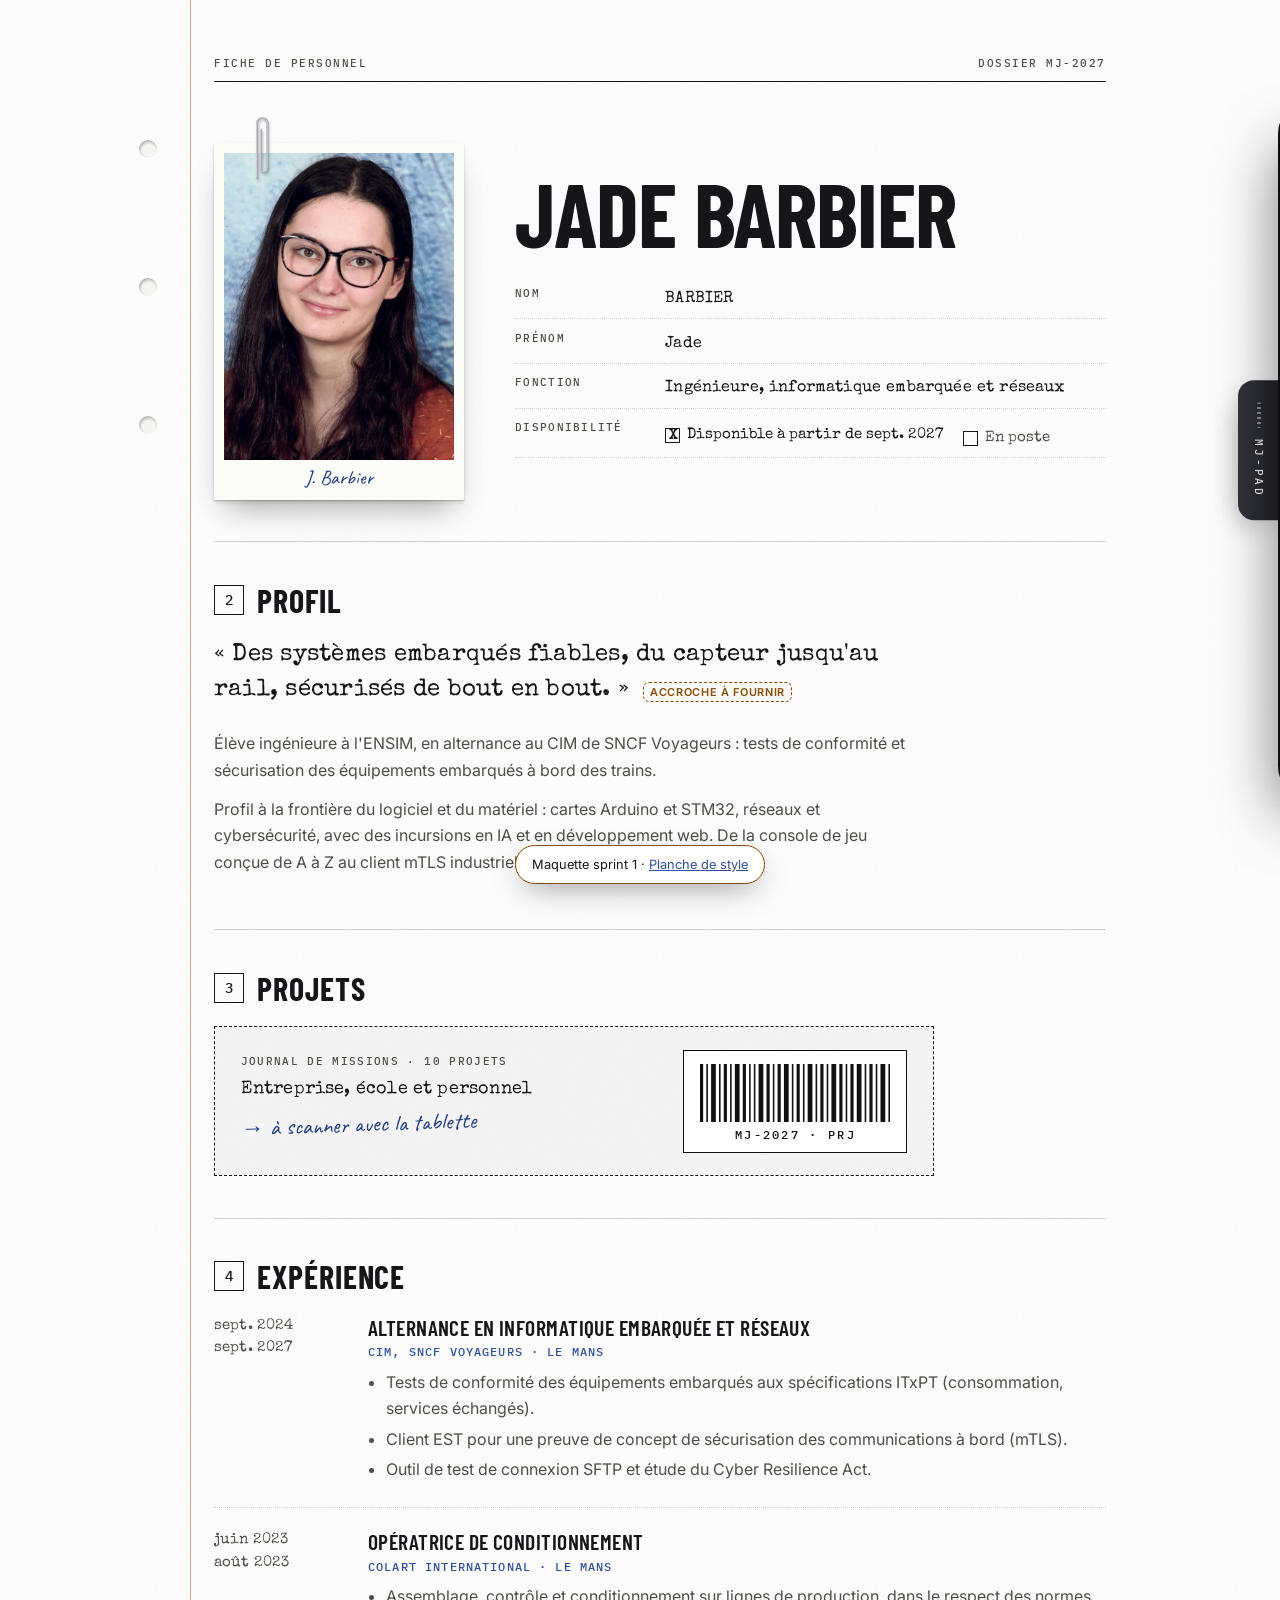
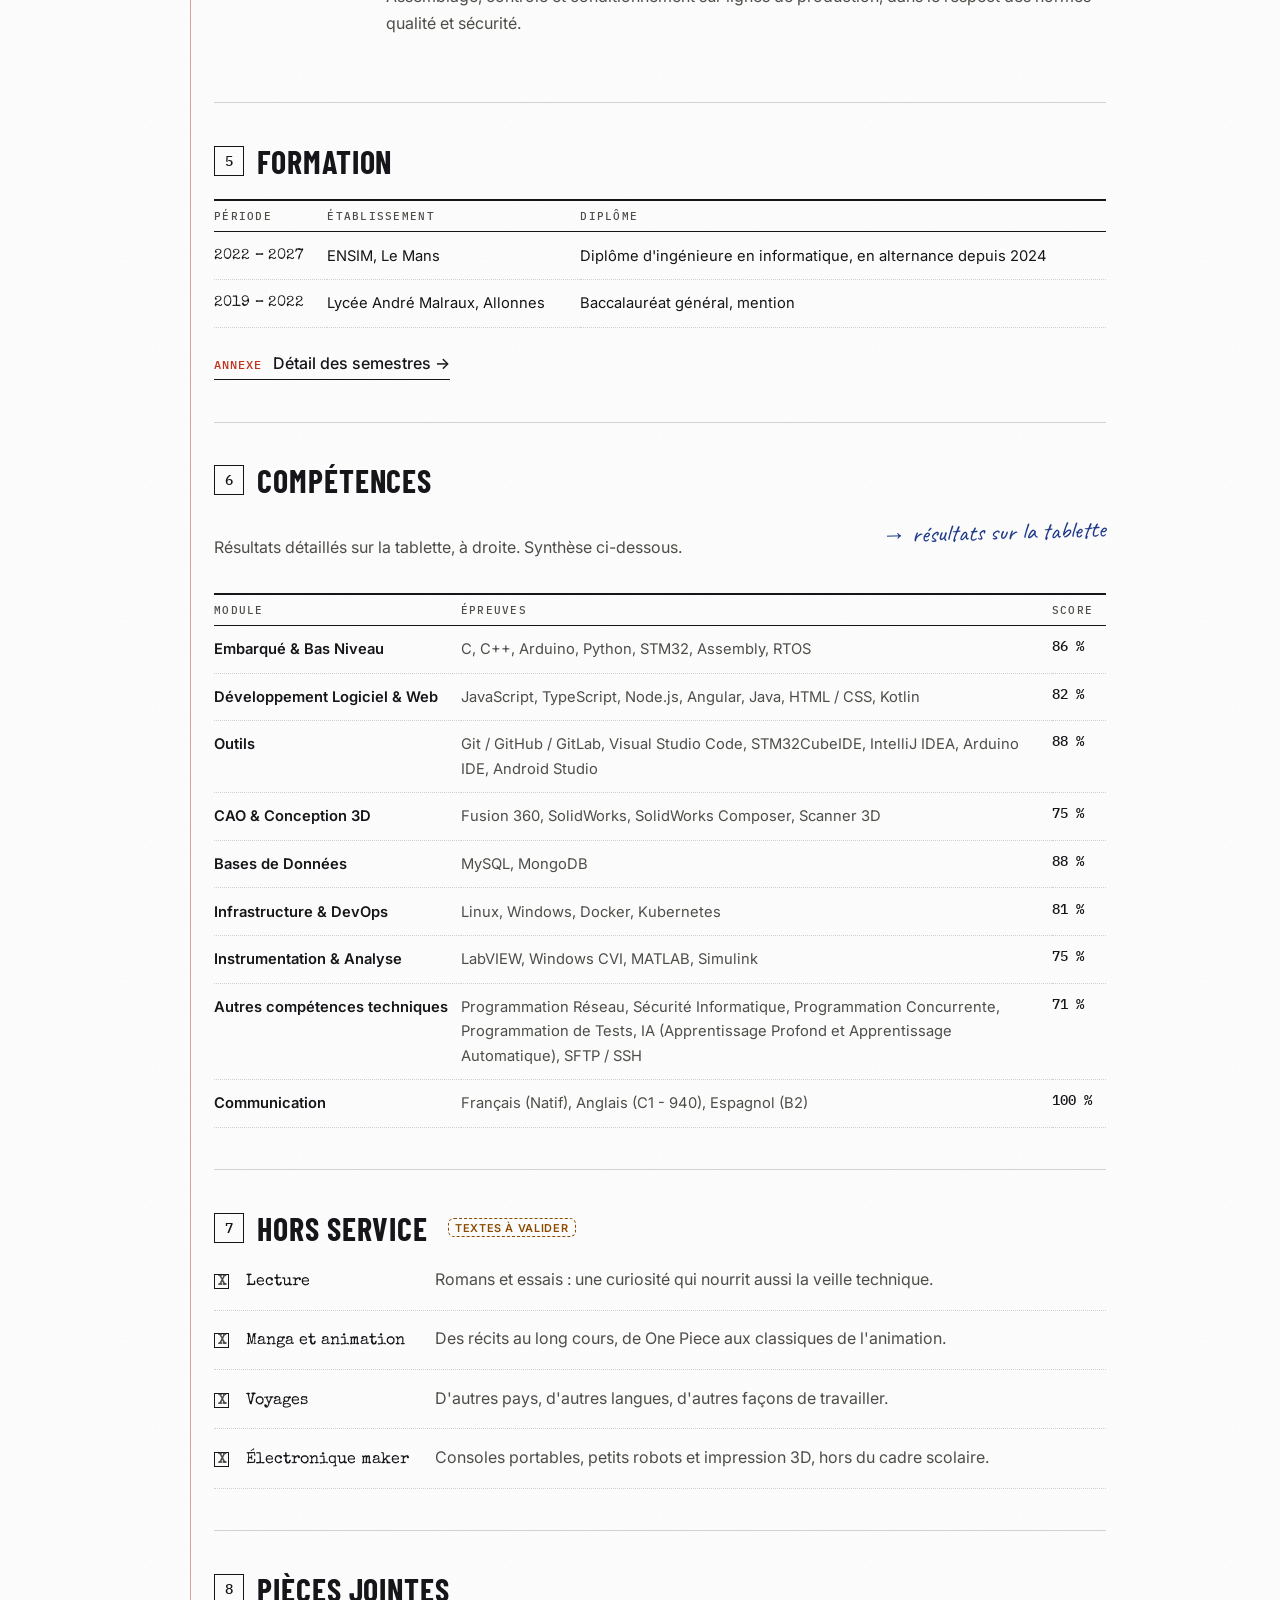
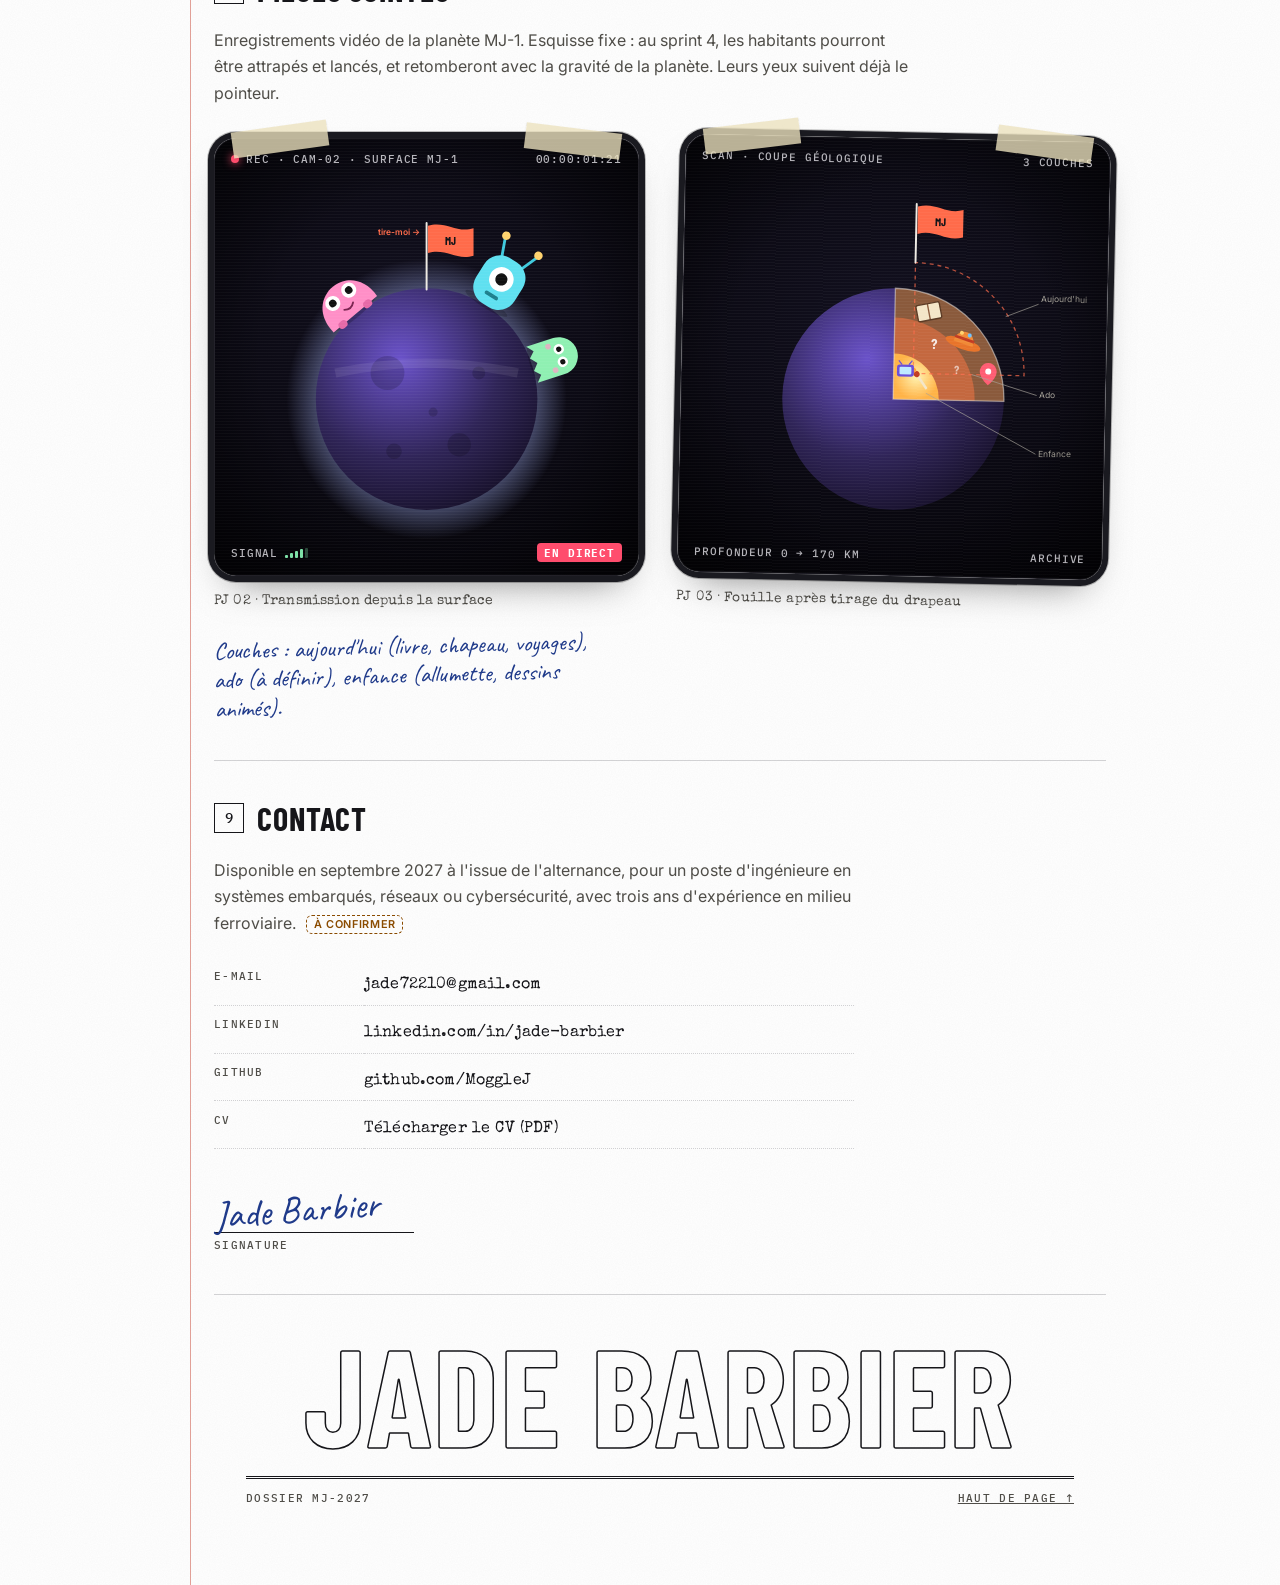
==== commit 5c1a4516: "Maquette v8 : fiche recentrée sur Jade, projets scannés sur la tablette, section Expérience Co-Autho" ====
--- a/maquette/index.html
+++ b/maquette/index.html
@@ -17,23 +17,9 @@
     <div class="holes" aria-hidden="true"><i></i><i></i><i></i></div>
 
     <!-- En-tête du formulaire -->
-    <header class="file-head reveal">
-      <div class="agency">
-        <svg viewBox="0 0 48 48" aria-hidden="true"><circle cx="24" cy="24" r="21" fill="var(--accent-3)"/><ellipse cx="24" cy="25" rx="20" ry="7" fill="none" stroke="#fff" stroke-width="1.6" transform="rotate(-22 24 25)"/><path d="M6 33 C18 22 30 18 44 12" stroke="var(--accent-2)" stroke-width="3" fill="none" stroke-linecap="round"/><g fill="#fff"><circle cx="15" cy="15" r="1"/><circle cx="31" cy="34" r="1"/><circle cx="35" cy="20" r=".8"/></g></svg>
-        <div><b>Programme MJ</b><span>Service du personnel</span></div>
-      </div>
-      <div class="file-title">
-        <span class="form-no">Formulaire P-27 · rév. 2026</span>
-        <h1>Fiche de personnel</h1>
-      </div>
-      <div class="docno">
-        <span>Dossier n° <b class="typed">MJ-2027</b></span>
-        <span>Classification : <b class="typed">public</b></span>
-        <span>Mise à jour : <b class="typed">27/10/2026</b></span>
-        <svg class="barcode" viewBox="0 0 120 26" aria-hidden="true"><g fill="currentColor">
-          <rect x="0" width="2" height="26"/><rect x="4" width="1" height="26"/><rect x="7" width="3" height="26"/><rect x="12" width="1" height="26"/><rect x="15" width="2" height="26"/><rect x="19" width="1" height="26"/><rect x="22" width="3" height="26"/><rect x="27" width="2" height="26"/><rect x="31" width="1" height="26"/><rect x="34" width="1" height="26"/><rect x="37" width="3" height="26"/><rect x="42" width="2" height="26"/><rect x="46" width="1" height="26"/><rect x="49" width="2" height="26"/><rect x="53" width="3" height="26"/><rect x="58" width="1" height="26"/><rect x="61" width="2" height="26"/><rect x="65" width="1" height="26"/><rect x="68" width="3" height="26"/><rect x="73" width="1" height="26"/><rect x="76" width="2" height="26"/><rect x="80" width="1" height="26"/><rect x="83" width="3" height="26"/><rect x="88" width="2" height="26"/><rect x="92" width="1" height="26"/><rect x="95" width="2" height="26"/><rect x="99" width="3" height="26"/><rect x="104" width="1" height="26"/><rect x="107" width="2" height="26"/><rect x="111" width="1" height="26"/><rect x="114" width="3" height="26"/><rect x="119" width="1" height="26"/>
-        </g></svg>
-      </div>
+    <header class="file-head slim reveal">
+      <span>Fiche de personnel</span>
+      <span>Dossier MJ-2027</span>
     </header>
 
     <!-- 1. Identification -->
@@ -43,29 +29,23 @@
         <div class="print">
           <img src="assets/jade.webp" alt="Photo d'identité de Jade Barbier" width="640" height="890">
         </div>
-        <figcaption class="hand">J. Barbier, Le Mans</figcaption>
+        <figcaption class="hand">J. Barbier</figcaption>
       </figure>
 
       <div class="fields reveal">
-        <h2 class="block-title"><span>1</span>Identification</h2>
+        <h1 class="name">Jade Barbier</h1>
         <table class="form">
           <tr><th>Nom</th><td class="typed">BARBIER</td></tr>
           <tr><th>Prénom</th><td class="typed">Jade</td></tr>
-          <tr><th>Indicatif</th><td class="typed">MoggleJ</td></tr>
-          <tr><th>Fonction</th><td class="typed">Apprentie ingénieure, informatique embarquée et réseaux</td></tr>
-          <tr><th>Affectation</th><td class="typed">CIM, SNCF Voyageurs, Le Mans</td></tr>
-          <tr><th>Formation</th><td class="typed">ENSIM, cycle ingénieur 2022 – 2027</td></tr>
-          <tr><th>Langues</th><td class="typed">Français (natif), anglais (C1), espagnol (B2)</td></tr>
+          <tr><th>Fonction</th><td class="typed">Ingénieure, informatique embarquée et réseaux</td></tr>
           <tr><th>Disponibilité</th><td><span class="check on">Disponible à partir de sept. 2027</span><span class="check">En poste</span></td></tr>
         </table>
-        <p class="hand note">Profil embarqué + réseaux, à recontacter pour sept. 2027 !</p>
-      </div>
-      <div class="stamp" aria-hidden="true">Dossier<br>validé</div>
-    </section>
-
-    <!-- 2. Observations -->
+      </div>
+    </section>
+
+    <!-- 2. Profil -->
     <section class="block" id="observations">
-      <h2 class="block-title reveal"><span>2</span>Observations</h2>
+      <h2 class="block-title reveal"><span>2</span>Profil</h2>
       <blockquote class="typed quote-typed reveal">« Des systèmes embarqués fiables, du capteur jusqu'au rail, sécurisés de bout en bout. » <span class="todo">accroche à fournir</span></blockquote>
       <div class="obs reveal">
         <p>Élève ingénieure à l'ENSIM, en alternance au CIM de SNCF Voyageurs : tests de conformité et sécurisation des équipements embarqués à bord des trains.</p>
@@ -73,38 +53,71 @@
       </div>
     </section>
 
-    <!-- 3. Parcours -->
-    <section class="block" id="parcours">
-      <h2 class="block-title reveal"><span>3</span>Parcours</h2>
+    <!-- 3. Projets : consultés sur la tablette après scan du code-barres -->
+    <section class="block" id="projets">
+      <h2 class="block-title reveal"><span>3</span>Projets</h2>
+      <div class="scan-slip reveal">
+        <div class="slip-text">
+          <span class="mono">Journal de missions · <span class="js-count">10</span> projets</span>
+          <b class="typed">Entreprise, école et personnel</b>
+          <span class="hand">→ à scanner avec la tablette</span>
+        </div>
+        <button class="barcode-btn" id="scan-btn" aria-label="Scanner le code-barres pour ouvrir le journal de missions sur la tablette">
+          <svg class="bars-code" viewBox="0 0 120 40" preserveAspectRatio="none" aria-hidden="true"><g fill="currentColor"><rect x="0" width="2" height="40"/><rect x="4" width="1" height="40"/><rect x="7" width="3" height="40"/><rect x="12" width="1" height="40"/><rect x="15" width="2" height="40"/><rect x="19" width="1" height="40"/><rect x="22" width="3" height="40"/><rect x="27" width="2" height="40"/><rect x="31" width="1" height="40"/><rect x="34" width="1" height="40"/><rect x="37" width="3" height="40"/><rect x="42" width="2" height="40"/><rect x="46" width="1" height="40"/><rect x="49" width="2" height="40"/><rect x="53" width="3" height="40"/><rect x="58" width="1" height="40"/><rect x="61" width="2" height="40"/><rect x="65" width="1" height="40"/><rect x="68" width="3" height="40"/><rect x="73" width="1" height="40"/><rect x="76" width="2" height="40"/><rect x="80" width="1" height="40"/><rect x="83" width="3" height="40"/><rect x="88" width="2" height="40"/><rect x="92" width="1" height="40"/><rect x="95" width="2" height="40"/><rect x="99" width="3" height="40"/><rect x="104" width="1" height="40"/><rect x="107" width="2" height="40"/><rect x="111" width="1" height="40"/><rect x="114" width="3" height="40"/><rect x="119" width="1" height="40"/></g></svg>
+          <span class="code-label">MJ-2027 · PRJ</span>
+          <i class="laser" aria-hidden="true"></i>
+        </button>
+      </div>
+    </section>
+
+    <!-- 4. Expérience -->
+    <section class="block" id="experience">
+      <h2 class="block-title reveal"><span>4</span>Expérience</h2>
+      <div class="xp reveal">
+        <article class="xp-item">
+          <div class="xp-when typed">sept. 2024<br>sept. 2027</div>
+          <div>
+            <h3>Alternance en informatique embarquée et réseaux</h3>
+            <div class="xp-where">CIM, SNCF Voyageurs · Le Mans</div>
+            <ul>
+              <li>Tests de conformité des équipements embarqués aux spécifications ITxPT (consommation, services échangés).</li>
+              <li>Client EST pour une preuve de concept de sécurisation des communications à bord (mTLS).</li>
+              <li>Outil de test de connexion SFTP et étude du Cyber Resilience Act.</li>
+            </ul>
+          </div>
+        </article>
+        <article class="xp-item">
+          <div class="xp-when typed">juin 2023<br>août 2023</div>
+          <div>
+            <h3>Opératrice de conditionnement</h3>
+            <div class="xp-where">Colart International · Le Mans</div>
+            <ul>
+              <li>Assemblage, contrôle et conditionnement sur lignes de production, dans le respect des normes qualité et sécurité.</li>
+            </ul>
+          </div>
+        </article>
+      </div>
+    </section>
+
+    <!-- 5. Formation -->
+    <section class="block" id="formation">
+      <h2 class="block-title reveal"><span>5</span>Formation</h2>
       <table class="ledger reveal">
-        <thead><tr><th>Période</th><th>Établissement</th><th>Intitulé</th><th>Lieu</th></tr></thead>
+        <thead><tr><th>Période</th><th>Établissement</th><th>Diplôme</th></tr></thead>
         <tbody>
-          <tr><td class="typed">2024 – 2027</td><td>SNCF Voyageurs, CIM</td><td>Alternance, informatique embarquée et réseaux</td><td>Le Mans</td></tr>
-          <tr><td class="typed">2022 – 2027</td><td>ENSIM</td><td>Diplôme d'ingénieure en informatique</td><td>Le Mans</td></tr>
-          <tr><td class="typed">2019 – 2022</td><td>Lycée André Malraux</td><td>Baccalauréat général, mention</td><td>Allonnes</td></tr>
+          <tr><td class="typed">2022 – 2027</td><td>ENSIM, Le Mans</td><td>Diplôme d'ingénieure en informatique, en alternance depuis 2024</td></tr>
+          <tr><td class="typed">2019 – 2022</td><td>Lycée André Malraux, Allonnes</td><td>Baccalauréat général, mention</td></tr>
         </tbody>
       </table>
       <!-- Lien vers la page externe parcours-universitaire.html : supprimer ce bloc pour la retirer -->
-      <a class="annex-link reveal" href="parcours-universitaire.html"><span class="mono">Annexe A</span> Détail des semestres et des unités de formation →</a>
-    </section>
-
-    <!-- 4. Journal de missions -->
-    <section class="block" id="projets">
-      <h2 class="block-title reveal"><span>4</span>Journal de missions</h2>
-      <p class="obs reveal">Classées par contexte. Chaque ligne ouvre le rapport de mission : objectif, journal de bord, équipement et liens.</p>
-      <nav class="filters reveal" aria-label="Catégories de missions">
-        <a class="filter" href="#projets-pro">Entreprise</a>
-        <a class="filter" href="#projets-school">École</a>
-        <a class="filter" href="#projets-perso">Personnel</a>
-      </nav>
-      <div id="project-groups"></div>
+      <a class="annex-link reveal" href="parcours-universitaire.html"><span class="mono">Annexe</span> Détail des semestres →</a>
     </section>
 
     <!-- 5. Compétences : résultats sur la tablette -->
     <section class="block" id="competences">
-      <h2 class="block-title reveal"><span>5</span>Évaluation des compétences</h2>
+      <h2 class="block-title reveal"><span>6</span>Compétences</h2>
       <div class="eval reveal">
-        <p class="obs">Batterie de tests passée sur terminal MJ-PAD. Les résultats détaillés s'affichent sur la tablette, à droite. Synthèse ci-dessous.</p>
+        <p class="obs">Résultats détaillés sur la tablette, à droite. Synthèse ci-dessous.</p>
         <p class="hand note right">→ résultats sur la tablette</p>
       </div>
       <div id="skills" class="skills-paper reveal"></div>
@@ -112,7 +125,7 @@
 
     <!-- 6. Hors service -->
     <section class="block" id="hors-code">
-      <h2 class="block-title reveal"><span>6</span>Hors service <span class="todo">textes à valider</span></h2>
+      <h2 class="block-title reveal"><span>7</span>Hors service <span class="todo">textes à valider</span></h2>
       <ul class="checklist reveal">
         <li><span class="check on"></span><b>Lecture</b> Romans et essais : une curiosité qui nourrit aussi la veille technique.</li>
         <li><span class="check on"></span><b>Manga et animation</b> Des récits au long cours, de One Piece aux classiques de l'animation.</li>
@@ -123,7 +136,7 @@
 
     <!-- 7. Pièces jointes : la planète -->
     <section class="block" id="planete">
-      <h2 class="block-title reveal"><span>7</span>Pièces jointes</h2>
+      <h2 class="block-title reveal"><span>8</span>Pièces jointes</h2>
       <p class="obs reveal">Enregistrements vidéo de la planète MJ-1. Esquisse fixe : au sprint 4, les habitants pourront être attrapés et lancés, et retomberont avec la gravité de la planète. Leurs yeux suivent déjà le pointeur.</p>
       <div class="attachments">
         <figure class="attachment reveal">
@@ -229,9 +242,9 @@
       <p class="hand note">Couches : aujourd'hui (livre, chapeau, voyages), ado (à définir), enfance (allumette, dessins animés).</p>
     </section>
 
-    <!-- 8. Contact -->
+    <!-- 9. Contact -->
     <section class="block" id="contact">
-      <h2 class="block-title reveal"><span>8</span>Pour joindre le sujet</h2>
+      <h2 class="block-title reveal"><span>9</span>Contact</h2>
       <p class="obs reveal">Disponible en septembre 2027 à l'issue de l'alternance, pour un poste d'ingénieure en systèmes embarqués, réseaux ou cybersécurité, avec trois ans d'expérience en milieu ferroviaire. <span class="todo">à confirmer</span></p>
       <table class="form contact-form reveal">
         <tr><th>E-mail</th><td><a class="typed" href="mailto:jade72210@gmail.com">jade72210@gmail.com</a></td></tr>
@@ -240,14 +253,13 @@
         <tr><th>CV</th><td><a class="typed" href="https://github.com/MoggleJ/Portfolio_2026/raw/main/cv/BARBIER_Jade_CV_Stage_EN.pdf" target="_blank" rel="noopener">Télécharger le CV (PDF)</a></td></tr>
       </table>
       <div class="signatures reveal">
-        <div><span class="sig hand">Jade Barbier</span><span class="line">Signature du sujet</span></div>
-        <div><span class="stamp small" aria-hidden="true">Visa<br>MJ</span><span class="line">Visa du service</span></div>
+        <div><span class="sig hand">Jade Barbier</span><span class="line">Signature</span></div>
       </div>
     </section>
 
     <footer class="file-foot">
       <div class="bigname" aria-hidden="true">Jade Barbier</div>
-      <div class="foot-line"><span>Fin de fiche · Dossier MJ-2027</span><span>Page 1 / 1</span><a href="#top">Haut de page ↑</a></div>
+      <div class="foot-line"><span>Dossier MJ-2027</span><a href="#top">Haut de page ↑</a></div>
     </footer>
   </main>
 
@@ -258,22 +270,24 @@
       <i class="screw s1"></i><i class="screw s2"></i><i class="screw s3"></i><i class="screw s4"></i>
       <i class="led" aria-hidden="true"></i>
       <div class="tablet-screen" data-theme="dark">
-        <div class="t-bar"><span>MJ-PAD · terminal d'évaluation</span><span class="t-clock">T+00:00:00</span></div>
-        <div class="t-tabs" role="tablist">
+        <div class="t-bar"><span>MJ-PAD</span><span class="t-clock">T+00:00:00</span></div>
+        <div class="t-tabs three" role="tablist">
           <button role="tab" data-mode="menu" aria-selected="true">Sommaire</button>
-          <button role="tab" data-mode="tests" aria-selected="false">Tests du sujet</button>
+          <button role="tab" data-mode="projects" aria-selected="false">Projets</button>
+          <button role="tab" data-mode="tests" aria-selected="false">Tests</button>
         </div>
         <div class="t-pane" data-pane="menu">
           <div class="t-status"><span class="dot"></span><span><b>Disponible</b> à partir de sept. 2027</span></div>
           <nav class="t-nav" aria-label="Sections de la fiche">
             <a href="#identite"><i>1</i>Identification</a>
-            <a href="#observations"><i>2</i>Observations</a>
-            <a href="#parcours"><i>3</i>Parcours</a>
-            <a href="#projets"><i>4</i>Journal de missions</a>
-            <a href="#competences"><i>5</i>Compétences</a>
-            <a href="#hors-code"><i>6</i>Hors service</a>
-            <a href="#planete"><i>7</i>Pièces jointes</a>
-            <a href="#contact"><i>8</i>Contact</a>
+            <a href="#observations"><i>2</i>Profil</a>
+            <a href="#projets" data-scan><i>3</i>Projets</a>
+            <a href="#experience"><i>4</i>Expérience</a>
+            <a href="#formation"><i>5</i>Formation</a>
+            <a href="#competences"><i>6</i>Compétences</a>
+            <a href="#hors-code"><i>7</i>Hors service</a>
+            <a href="#planete"><i>8</i>Pièces jointes</a>
+            <a href="#contact"><i>9</i>Contact</a>
             <a href="parcours-universitaire.html"><i>A</i>Annexe : semestres</a>
           </nav>
           <div class="t-tools">
@@ -281,6 +295,29 @@
             <button class="t-btn" data-toggle-theme aria-label="Changer de thème">Jour / nuit</button>
           </div>
         </div>
+        <div class="t-pane" data-pane="scan" hidden>
+          <div class="viewfinder"><i class="c1"></i><i class="c2"></i><i class="c3"></i><i class="c4"></i>
+            <svg class="bars-code" viewBox="0 0 120 40" preserveAspectRatio="none" aria-hidden="true"><g fill="currentColor"><rect x="0" width="2" height="40"/><rect x="4" width="1" height="40"/><rect x="7" width="3" height="40"/><rect x="12" width="1" height="40"/><rect x="15" width="2" height="40"/><rect x="19" width="1" height="40"/><rect x="22" width="3" height="40"/><rect x="27" width="2" height="40"/><rect x="31" width="1" height="40"/><rect x="34" width="1" height="40"/><rect x="37" width="3" height="40"/><rect x="42" width="2" height="40"/><rect x="46" width="1" height="40"/><rect x="49" width="2" height="40"/><rect x="53" width="3" height="40"/><rect x="58" width="1" height="40"/><rect x="61" width="2" height="40"/><rect x="65" width="1" height="40"/><rect x="68" width="3" height="40"/><rect x="73" width="1" height="40"/><rect x="76" width="2" height="40"/><rect x="80" width="1" height="40"/><rect x="83" width="3" height="40"/><rect x="88" width="2" height="40"/><rect x="92" width="1" height="40"/><rect x="95" width="2" height="40"/><rect x="99" width="3" height="40"/><rect x="104" width="1" height="40"/><rect x="107" width="2" height="40"/><rect x="111" width="1" height="40"/><rect x="114" width="3" height="40"/><rect x="119" width="1" height="40"/></g></svg>
+            <i class="v-laser"></i>
+          </div>
+          <div class="scan-status"><span class="blink">●</span> <span class="scan-msg">Lecture du code-barres…</span></div>
+        </div>
+        <div class="t-pane" data-pane="projects" hidden>
+          <div class="t-subject"><span>Journal de missions</span><b>BARBIER J. · <span class="js-count">10</span> projets</b><span>Toucher une mission pour ouvrir le rapport</span></div>
+          <div id="t-projects"></div>
+        </div>
+        <div class="t-pane" data-pane="mission" hidden>
+          <button class="t-back" data-mode="projects">← Journal</button>
+          <div class="t-report">
+            <div class="t-rep-top"><span>Rapport de mission</span><span class="code"></span></div>
+            <h3 class="r-title"></h3>
+            <dl class="t-rep-meta"><div><dt>Base</dt><dd class="base"></dd></div><div><dt>Période</dt><dd class="period"></dd></div><div><dt>Statut</dt><dd><span class="stamp-s"></span></dd></div></dl>
+            <h4>Objectif</h4><p class="desc"></p>
+            <h4>Journal de bord</h4><ul class="log-list"></ul>
+            <h4>Équipement</h4><div class="tags"></div>
+            <div class="links-row"></div>
+          </div>
+        </div>
         <div class="t-pane" data-pane="tests" hidden>
           <div class="t-subject"><span>Sujet</span><b>BARBIER J. · MJ-2027</b><span class="t-count"></span></div>
           <div id="tests"></div>
@@ -291,29 +328,7 @@
     </div>
   </aside>
 
-  <dialog class="detail report" data-theme="dark" id="detail" aria-labelledby="detail-title">
-    <div class="head">
-      <div class="report-top"><span>Rapport de mission</span><span class="code"></span></div>
-      <h3 id="detail-title"></h3>
-      <dl class="report-meta">
-        <div><dt>Base</dt><dd class="base"></dd></div>
-        <div><dt>Période</dt><dd class="period"></dd></div>
-        <div><dt>Statut</dt><dd><span class="stamp"></span></dd></div>
-      </dl>
-      <button class="icon-btn close" aria-label="Fermer">✕</button>
-    </div>
-    <div class="body">
-      <h4><span>01</span>Objectif</h4>
-      <p class="desc"></p>
-      <h4><span>02</span>Journal de bord</h4>
-      <div class="table-wrap"><table class="missions"><thead><tr><th>Étape</th><th>Réalisation</th></tr></thead><tbody></tbody></table></div>
-      <h4><span>03</span>Équipement embarqué</h4>
-      <div class="tags"></div>
-      <h4><span>04</span>Transmission</h4>
-      <div class="links-row"></div>
-      <div class="report-foot"><span>Fin du rapport</span><span class="code"></span></div>
-    </div>
-  </dialog>
+
 
   <div class="mock-banner">Maquette sprint 1 · <a href="styleguide.html">Planche de style</a></div>
 
--- a/maquette/fiche.css
+++ b/maquette/fiche.css
@@ -18,22 +18,7 @@
 .hand { font-family: var(--font-hand); color: var(--ink); }
 
 /* ---------- En-tête du formulaire ---------- */
-.file-head { display: grid; grid-template-columns: 1fr auto 1fr; gap: 1.5rem; align-items: end; padding-bottom: 1.1rem; border-bottom: 3px double var(--text); }
-.agency { display: flex; align-items: center; gap: .8rem; }
-.agency svg { width: 46px; height: 46px; flex: none; }
-.agency b { display: block; font: 700 1.15rem var(--font-title); text-transform: uppercase; letter-spacing: .05em; }
-.agency span { white-space: nowrap; font: 500 .68rem var(--font-mono); letter-spacing: .12em; text-transform: uppercase; color: var(--muted); }
-.file-title { text-align: center; }
-.form-no { font: 500 .68rem var(--font-mono); letter-spacing: .16em; text-transform: uppercase; color: var(--muted); }
-.file-title h1 { font: 700 clamp(2.2rem, 6vw, 3.8rem)/.95 var(--font-title); text-transform: uppercase; letter-spacing: .02em; margin-top: .3rem; }
-.docno { display: grid; justify-items: end; gap: .15rem; font: 500 .68rem var(--font-mono); letter-spacing: .1em; text-transform: uppercase; color: var(--muted); }
-.docno b { font-weight: 400; color: var(--text); text-transform: none; font-size: .85rem; }
-.barcode { width: 120px; height: 26px; margin-top: .4rem; color: var(--text); }
-@media (max-width: 760px) {
-  .file-head { grid-template-columns: 1fr; text-align: left; }
-  .file-title { text-align: left; order: -1; }
-  .docno { justify-items: start; }
-}
+.file-head.slim { display: flex; justify-content: space-between; gap: 1rem; padding-bottom: .7rem; border-bottom: 1px solid var(--text); font: 500 .68rem var(--font-mono); letter-spacing: .14em; text-transform: uppercase; color: var(--muted); }
 
 /* ---------- Blocs numérotés ---------- */
 .block { position: relative; padding: 2.6rem 0; border-bottom: 1px solid var(--border); }
@@ -43,7 +28,8 @@
 .obs p { margin: 0 0 .8rem; }
 
 /* ---------- Identification ---------- */
-.identity { display: grid; grid-template-columns: 250px 1fr; gap: clamp(1.5rem, 4vw, 3.5rem); align-items: start; padding-top: 3rem; }
+.identity { display: grid; grid-template-columns: 250px 1fr; gap: clamp(1.5rem, 4vw, 3.5rem); align-items: center; padding-top: 3rem; }
+.identity .name { font: 700 clamp(3rem, 8vw, 5.6rem)/.9 var(--font-title); text-transform: uppercase; letter-spacing: -.01em; margin: 0 0 1.4rem; }
 @media (max-width: 760px) { .identity { grid-template-columns: 1fr; } }
 .photo-print { position: relative; margin: .8rem 0 0; transform: rotate(-2.5deg); justify-self: center; width: min(250px, 70vw); }
 .photo-print .print { background: #fbfbf8; padding: 10px 10px 40px; box-shadow: 0 1px 1px rgba(0, 0, 0, .15), 0 2px 4px rgba(0, 0, 0, .12), 0 18px 30px -12px rgba(0, 0, 0, .35); }
@@ -172,3 +158,77 @@
 .file-foot .bigname { font-size: clamp(2.6rem, 11.5vw, 8.6rem); }
 .tablet.right .tablet-screen { overflow-x: hidden; }
 @media (max-width: 480px) { .t-module ul { grid-template-columns: 1fr; } .t-bar { font-size: .6rem; } }
+
+/* ---------- 3. Projets : bordereau à code-barres scanné par la tablette ---------- */
+.scan-slip { display: flex; align-items: center; justify-content: space-between; gap: 1.5rem 2.5rem; flex-wrap: wrap; padding: 1.4rem 1.6rem; border: 1.5px dashed var(--text); background: color-mix(in srgb, var(--text) 3%, transparent); max-width: 720px; }
+.slip-text { display: grid; gap: .35rem; }
+.slip-text .mono { font: 500 .7rem var(--font-mono); letter-spacing: .12em; text-transform: uppercase; color: var(--muted); }
+.slip-text b { font-weight: 400; font-size: 1.15rem; }
+.slip-text .hand { font-size: 1.45rem; transform: rotate(-2deg); transform-origin: left; }
+.barcode-btn { position: relative; display: grid; justify-items: center; gap: .35rem; padding: .8rem 1rem .6rem; background: #fff; color: #111; border: 1px solid #111; cursor: pointer; overflow: hidden; transition: transform .2s, box-shadow .2s; }
+.barcode-btn:hover { transform: rotate(-1deg) translateY(-2px); box-shadow: 0 10px 20px -10px rgba(0, 0, 0, .4); }
+.barcode-btn:focus-visible { outline: 2px solid var(--accent); outline-offset: 3px; }
+.bars-code { width: 190px; height: 58px; display: block; }
+.code-label { font: 500 .72rem var(--font-mono); letter-spacing: .2em; }
+.barcode-btn .laser { position: absolute; left: 0; right: 0; top: 50%; height: 2px; background: #ff2a1a; box-shadow: 0 0 8px 2px rgba(255, 42, 26, .6); opacity: 0; }
+.barcode-btn.scanning .laser { opacity: 1; animation: sweep 1.1s ease-in-out infinite alternate; }
+@keyframes sweep { from { top: 12%; } to { top: 78%; } }
+
+/* ---------- 4. Expérience ---------- */
+.xp { display: grid; gap: 0; }
+.xp-item { display: grid; grid-template-columns: 130px 1fr; gap: 1.5rem; padding: 1.3rem 0; border-top: 1px dotted var(--border); }
+.xp-item:first-child { border-top: 0; padding-top: 0; }
+.xp-when { font-size: .95rem; color: var(--muted); line-height: 1.5; }
+.xp-item h3 { font: 600 1.35rem/1.15 var(--font-title); text-transform: uppercase; letter-spacing: .02em; }
+.xp-where { font: 500 .72rem var(--font-mono); letter-spacing: .1em; text-transform: uppercase; color: var(--accent); margin: .3rem 0 .6rem; }
+.xp-item ul { margin: 0; padding-left: 1.1rem; color: var(--muted); }
+.xp-item li { margin: .25rem 0; }
+@media (max-width: 560px) { .xp-item { grid-template-columns: 1fr; gap: .4rem; } .xp-when br { display: none; } }
+
+/* ---------- Tablette : scan, journal, rapport ---------- */
+.tablet.right.wide { width: min(460px, 94vw); }
+.t-tabs.three { grid-template-columns: repeat(3, 1fr); }
+.viewfinder { position: relative; display: grid; place-items: center; height: 230px; margin-top: .4rem; border-radius: 10px; overflow: hidden;
+  background: radial-gradient(ellipse at center, #2b2f36, #0b0c0f 75%); }
+.viewfinder .bars-code { width: 62%; height: 80px; color: #e9e7e0; background: #e9e7e0; padding: 10px 14px; box-sizing: content-box; color: #111; transform: rotate(-3deg) scale(.96); filter: blur(.4px) brightness(.9); }
+.viewfinder > i:not(.v-laser) { position: absolute; width: 26px; height: 26px; border: 2px solid #8fe3a8; }
+.viewfinder .c1 { top: 18px; left: 18px; border-right: 0; border-bottom: 0; }
+.viewfinder .c2 { top: 18px; right: 18px; border-left: 0; border-bottom: 0; }
+.viewfinder .c3 { bottom: 18px; left: 18px; border-right: 0; border-top: 0; }
+.viewfinder .c4 { bottom: 18px; right: 18px; border-left: 0; border-top: 0; }
+.v-laser { position: absolute; left: 10%; right: 10%; height: 2px; background: #ff2a1a; box-shadow: 0 0 10px 3px rgba(255, 42, 26, .55); animation: sweep 1.1s ease-in-out infinite alternate; }
+.tablet.scanned .v-laser { animation: none; top: 50%; background: #8fe3a8; box-shadow: 0 0 14px 4px rgba(143, 227, 168, .6); }
+.tablet.scanned .viewfinder > i:not(.v-laser) { border-color: #8fe3a8; animation: lock .25s ease-out; }
+@keyframes lock { from { transform: scale(1.4); opacity: 0; } }
+.scan-status { font: 500 .72rem var(--font-mono); letter-spacing: .1em; text-transform: uppercase; color: var(--muted); }
+.tablet.scanned .scan-status { color: #8fe3a8; }
+.blink { color: #ff2a1a; animation: blink 1s steps(2) infinite; }
+.tablet.scanned .blink { color: #8fe3a8; animation: none; }
+@keyframes blink { 50% { opacity: 0; } }
+
+.t-group { display: grid; gap: .3rem; margin-bottom: .9rem; }
+.t-group h4 { display: flex; justify-content: space-between; font: 500 .68rem var(--font-mono); letter-spacing: .14em; text-transform: uppercase; color: var(--accent); padding-bottom: .3rem; border-bottom: 1px solid var(--border); }
+.t-mission { display: grid; grid-template-columns: 56px 1fr auto; gap: .7rem; align-items: center; text-align: left; padding: .6rem .6rem; border: 1px solid transparent; border-radius: 8px; background: rgba(255, 255, 255, .03); color: var(--text); cursor: pointer; font: inherit; }
+.t-mission:hover, .t-mission:focus-visible { border-color: var(--accent); background: rgba(169, 184, 255, .08); outline: none; }
+.t-mission .m-code { font: 500 .7rem var(--font-mono); color: var(--muted); }
+.t-mission .m-main { display: grid; gap: .1rem; }
+.t-mission b { font-weight: 600; font-size: .9rem; line-height: 1.25; }
+.t-mission .m-main span { font-size: .74rem; color: var(--muted); }
+.t-back { justify-self: start; background: none; border: 0; padding: 0; color: var(--accent); font: 500 .72rem var(--font-mono); letter-spacing: .1em; text-transform: uppercase; cursor: pointer; }
+.t-report { display: grid; gap: .55rem; }
+.t-rep-top { display: flex; justify-content: space-between; gap: 1rem; font: 500 .66rem var(--font-mono); letter-spacing: .12em; text-transform: uppercase; color: var(--muted); }
+.t-report h3 { font: 600 1.45rem/1.1 var(--font-title); text-transform: uppercase; letter-spacing: .02em; }
+.t-rep-meta { display: grid; grid-template-columns: repeat(3, auto); gap: .4rem 1rem; margin: 0; padding: .6rem 0; border-block: 1px solid var(--border); }
+.t-rep-meta dt { font: 500 .6rem var(--font-mono); letter-spacing: .12em; text-transform: uppercase; color: var(--muted); }
+.t-rep-meta dd { margin: .15rem 0 0; font-size: .8rem; }
+.stamp-s { font: 700 .72rem var(--font-title); letter-spacing: .12em; text-transform: uppercase; color: #8fe3a8; border: 1.5px solid currentColor; border-radius: 4px; padding: .05rem .4rem; }
+.stamp-s.ongoing { color: var(--accent-2); }
+.t-report h4 { font: 500 .64rem var(--font-mono); letter-spacing: .14em; text-transform: uppercase; color: var(--accent); margin-top: .5rem; }
+.t-report p { margin: 0; font-size: .86rem; color: var(--muted); }
+.log-list { margin: 0; padding: 0; list-style: none; display: grid; gap: .45rem; font-size: .84rem; color: var(--muted); }
+.log-list b { display: block; color: var(--text); font-weight: 600; font-size: .8rem; }
+.t-report .tags { display: flex; flex-wrap: wrap; gap: .35rem; }
+.t-note { font: 500 .66rem var(--font-mono); letter-spacing: .08em; text-transform: uppercase; color: var(--muted); }
+.links-row { margin-top: .4rem; }
+@media (max-width: 480px) { .t-rep-meta { grid-template-columns: 1fr 1fr; } .t-mission { grid-template-columns: 1fr auto; } .t-mission .m-code { display: none; } }
+@media (prefers-reduced-motion: reduce) { .v-laser, .barcode-btn.scanning .laser { animation: none; top: 50%; } }
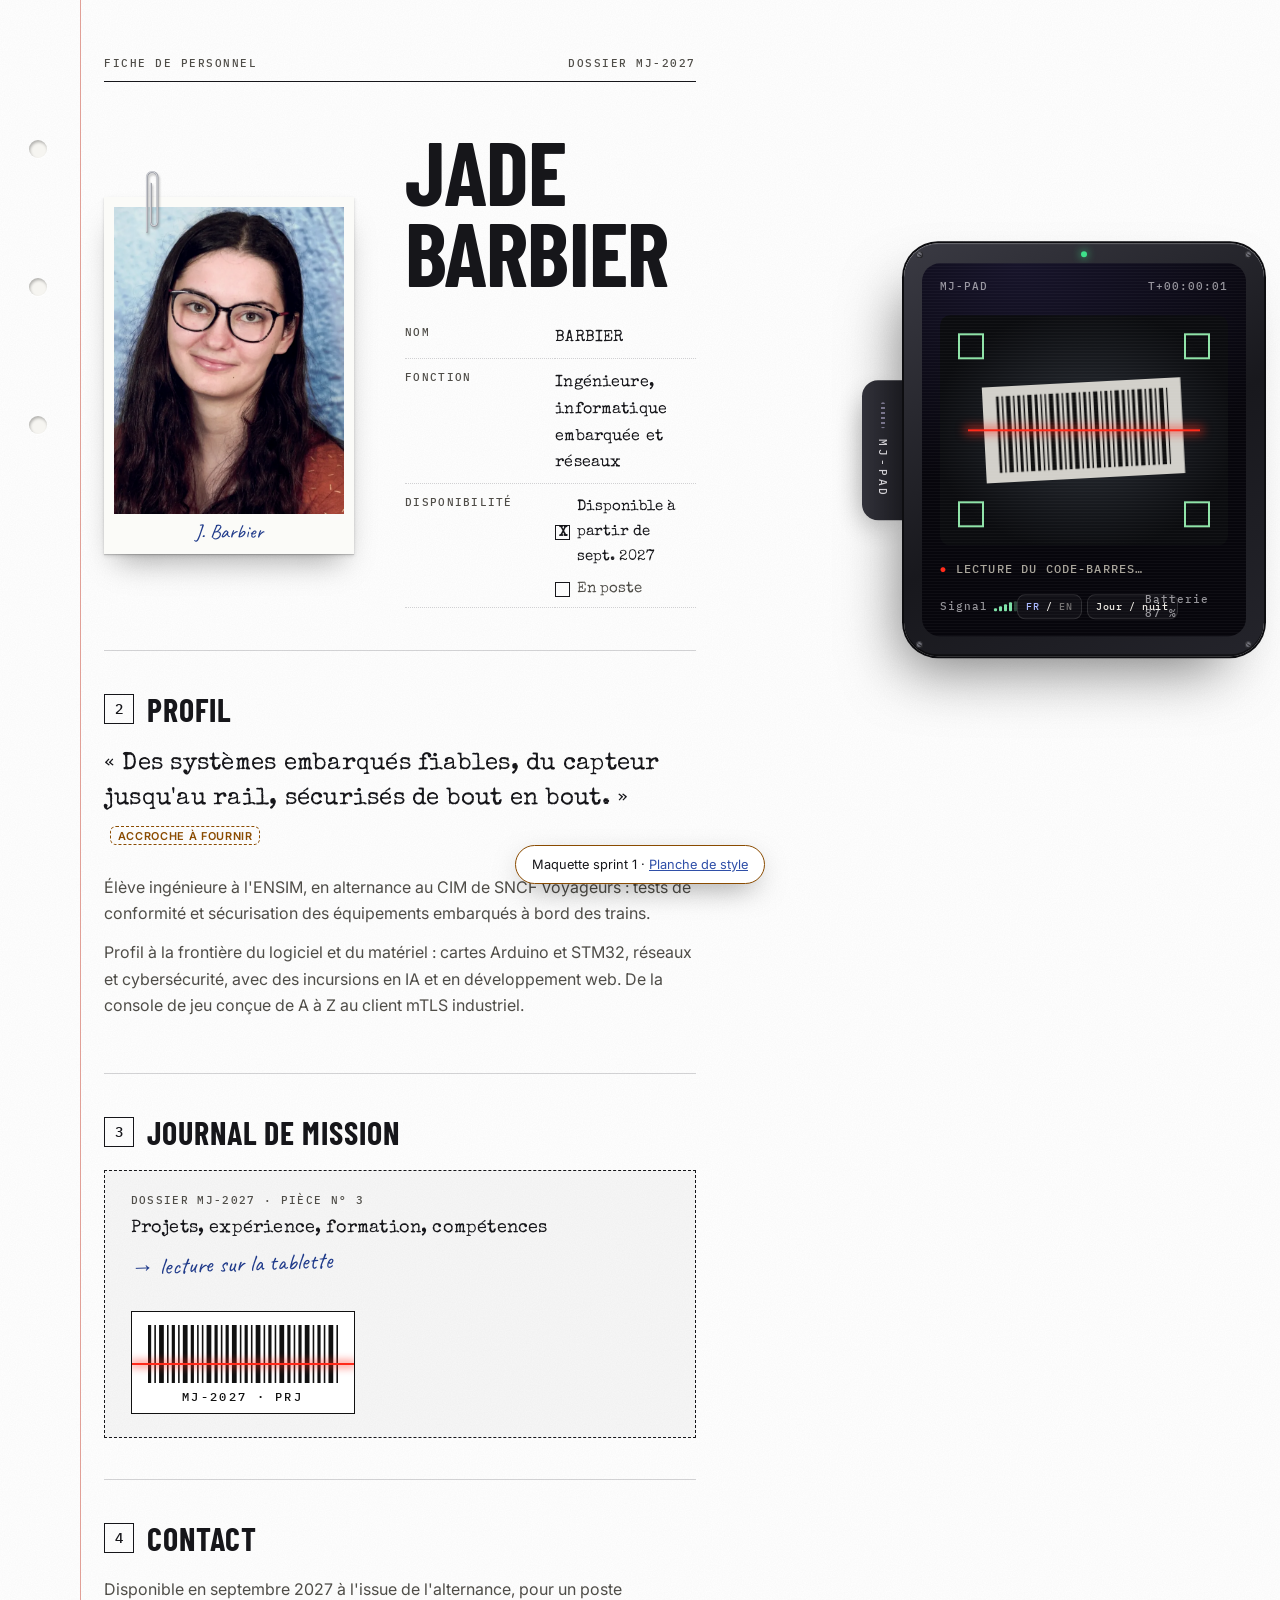
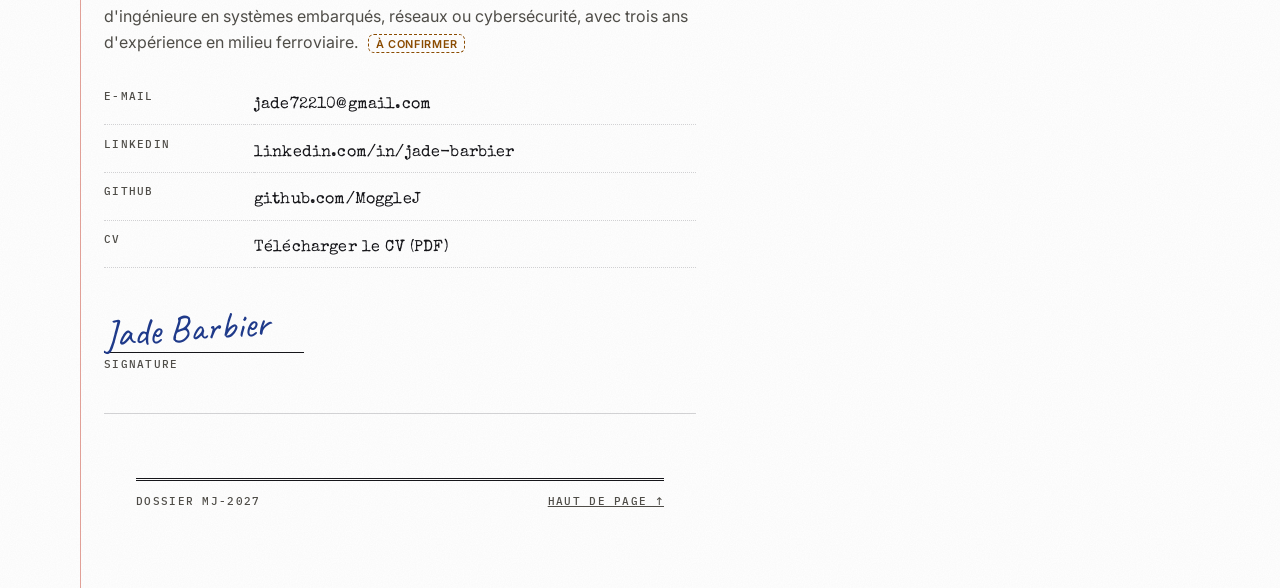
==== commit 2f684a3e: "Maquette v9 : dossier complet sur la tablette, scan automatique au défilement, visuels des projets C" ====
--- a/maquette/index.html
+++ b/maquette/index.html
@@ -36,7 +36,6 @@
         <h1 class="name">Jade Barbier</h1>
         <table class="form">
           <tr><th>Nom</th><td class="typed">BARBIER</td></tr>
-          <tr><th>Prénom</th><td class="typed">Jade</td></tr>
           <tr><th>Fonction</th><td class="typed">Ingénieure, informatique embarquée et réseaux</td></tr>
           <tr><th>Disponibilité</th><td><span class="check on">Disponible à partir de sept. 2027</span><span class="check">En poste</span></td></tr>
         </table>
@@ -55,14 +54,14 @@
 
     <!-- 3. Projets : consultés sur la tablette après scan du code-barres -->
     <section class="block" id="projets">
-      <h2 class="block-title reveal"><span>3</span>Projets</h2>
+      <h2 class="block-title reveal"><span>3</span>Journal de mission</h2>
       <div class="scan-slip reveal">
         <div class="slip-text">
-          <span class="mono">Journal de missions · <span class="js-count">10</span> projets</span>
-          <b class="typed">Entreprise, école et personnel</b>
-          <span class="hand">→ à scanner avec la tablette</span>
-        </div>
-        <button class="barcode-btn" id="scan-btn" aria-label="Scanner le code-barres pour ouvrir le journal de missions sur la tablette">
+          <span class="mono">Dossier MJ-2027 · pièce n° 3</span>
+          <b class="typed">Projets, expérience, formation, compétences</b>
+          <span class="hand">→ lecture sur la tablette</span>
+        </div>
+        <button class="barcode-btn" id="scan-btn" aria-label="Scanner le code-barres pour ouvrir le dossier sur la tablette">
           <svg class="bars-code" viewBox="0 0 120 40" preserveAspectRatio="none" aria-hidden="true"><g fill="currentColor"><rect x="0" width="2" height="40"/><rect x="4" width="1" height="40"/><rect x="7" width="3" height="40"/><rect x="12" width="1" height="40"/><rect x="15" width="2" height="40"/><rect x="19" width="1" height="40"/><rect x="22" width="3" height="40"/><rect x="27" width="2" height="40"/><rect x="31" width="1" height="40"/><rect x="34" width="1" height="40"/><rect x="37" width="3" height="40"/><rect x="42" width="2" height="40"/><rect x="46" width="1" height="40"/><rect x="49" width="2" height="40"/><rect x="53" width="3" height="40"/><rect x="58" width="1" height="40"/><rect x="61" width="2" height="40"/><rect x="65" width="1" height="40"/><rect x="68" width="3" height="40"/><rect x="73" width="1" height="40"/><rect x="76" width="2" height="40"/><rect x="80" width="1" height="40"/><rect x="83" width="3" height="40"/><rect x="88" width="2" height="40"/><rect x="92" width="1" height="40"/><rect x="95" width="2" height="40"/><rect x="99" width="3" height="40"/><rect x="104" width="1" height="40"/><rect x="107" width="2" height="40"/><rect x="111" width="1" height="40"/><rect x="114" width="3" height="40"/><rect x="119" width="1" height="40"/></g></svg>
           <span class="code-label">MJ-2027 · PRJ</span>
           <i class="laser" aria-hidden="true"></i>
@@ -70,13 +69,83 @@
       </div>
     </section>
 
-    <!-- 4. Expérience -->
-    <section class="block" id="experience">
-      <h2 class="block-title reveal"><span>4</span>Expérience</h2>
-      <div class="xp reveal">
+    <!-- Contact : réseaux et signature -->
+    <section class="block" id="contact">
+      <h2 class="block-title reveal"><span>4</span>Contact</h2>
+      <p class="obs reveal">Disponible en septembre 2027 à l'issue de l'alternance, pour un poste d'ingénieure en systèmes embarqués, réseaux ou cybersécurité, avec trois ans d'expérience en milieu ferroviaire. <span class="todo">à confirmer</span></p>
+      <table class="form contact-form reveal">
+        <tr><th>E-mail</th><td><a class="typed" href="mailto:jade72210@gmail.com">jade72210@gmail.com</a></td></tr>
+        <tr><th>LinkedIn</th><td><a class="typed" href="https://www.linkedin.com/in/jade-barbier-b261b8266/" target="_blank" rel="noopener">linkedin.com/in/jade-barbier</a></td></tr>
+        <tr><th>GitHub</th><td><a class="typed" href="https://github.com/MoggleJ" target="_blank" rel="noopener">github.com/MoggleJ</a></td></tr>
+        <tr><th>CV</th><td><a class="typed" href="https://github.com/MoggleJ/Portfolio_2026/raw/main/cv/BARBIER_Jade_CV_Stage_EN.pdf" target="_blank" rel="noopener">Télécharger le CV (PDF)</a></td></tr>
+      </table>
+      <div class="signatures reveal">
+        <div><span class="sig hand">Jade Barbier</span><span class="line">Signature</span></div>
+      </div>
+    </section>
+
+    <footer class="file-foot">
+      <div class="foot-line"><span>Dossier MJ-2027</span><a href="#top">Haut de page ↑</a></div>
+    </footer>
+  </main>
+
+  <!-- Tablette à droite : tout le dossier, déverrouillé par le scan du code-barres -->
+  <aside class="tablet right locked" id="tablet" aria-label="Terminal MJ-PAD">
+    <button class="tablet-handle" aria-expanded="false" aria-controls="tablet"><span class="grip" aria-hidden="true"></span><span>MJ-PAD</span></button>
+    <div class="tablet-device">
+      <i class="screw s1"></i><i class="screw s2"></i><i class="screw s3"></i><i class="screw s4"></i>
+      <i class="led" aria-hidden="true"></i>
+      <div class="tablet-screen" data-theme="dark">
+        <div class="t-bar"><span>MJ-PAD</span><span class="t-clock">T+00:00:00</span></div>
+        <div class="t-tabs six" role="tablist" aria-label="Dossier">
+          <button role="tab" data-mode="projects" aria-selected="false">Projets</button>
+          <button role="tab" data-mode="experience" aria-selected="false">Expérience</button>
+          <button role="tab" data-mode="formation" aria-selected="false">Formation</button>
+          <button role="tab" data-mode="tests" aria-selected="false">Compétences</button>
+          <button role="tab" data-mode="hobbies" aria-selected="false">Hors service</button>
+          <button role="tab" data-mode="game" aria-selected="false">Planète</button>
+        </div>
+        <div class="t-pane" data-pane="standby">
+          <div class="viewfinder idle"><i class="c1"></i><i class="c2"></i><i class="c3"></i><i class="c4"></i><span>Aucun dossier</span></div>
+          <div class="scan-status">En attente du code-barres du dossier</div>
+          <button class="t-btn wide-btn" data-scan>Scanner le dossier</button>
+        </div>
+        <div class="t-pane" data-pane="scan" hidden>
+          <div class="viewfinder"><i class="c1"></i><i class="c2"></i><i class="c3"></i><i class="c4"></i>
+            <svg class="bars-code" viewBox="0 0 120 40" preserveAspectRatio="none" aria-hidden="true"><g fill="currentColor"><rect x="0" width="2" height="40"/><rect x="4" width="1" height="40"/><rect x="7" width="3" height="40"/><rect x="12" width="1" height="40"/><rect x="15" width="2" height="40"/><rect x="19" width="1" height="40"/><rect x="22" width="3" height="40"/><rect x="27" width="2" height="40"/><rect x="31" width="1" height="40"/><rect x="34" width="1" height="40"/><rect x="37" width="3" height="40"/><rect x="42" width="2" height="40"/><rect x="46" width="1" height="40"/><rect x="49" width="2" height="40"/><rect x="53" width="3" height="40"/><rect x="58" width="1" height="40"/><rect x="61" width="2" height="40"/><rect x="65" width="1" height="40"/><rect x="68" width="3" height="40"/><rect x="73" width="1" height="40"/><rect x="76" width="2" height="40"/><rect x="80" width="1" height="40"/><rect x="83" width="3" height="40"/><rect x="88" width="2" height="40"/><rect x="92" width="1" height="40"/><rect x="95" width="2" height="40"/><rect x="99" width="3" height="40"/><rect x="104" width="1" height="40"/><rect x="107" width="2" height="40"/><rect x="111" width="1" height="40"/><rect x="114" width="3" height="40"/><rect x="119" width="1" height="40"/></g></svg>
+            <i class="v-laser"></i>
+          </div>
+          <div class="scan-status"><span class="blink">●</span> <span class="scan-msg">Lecture du code-barres…</span></div>
+        </div>
+        <div class="t-pane" data-pane="projects" hidden>
+          <div class="t-subject"><span>Journal de missions</span><b>BARBIER J. · <span class="js-count">10</span> projets</b><span>Toucher une mission pour ouvrir le rapport</span></div>
+          <div id="t-projects"></div>
+        </div>
+        <div class="t-pane" data-pane="mission" hidden>
+          <button class="t-back" data-mode="projects">← Journal</button>
+          <div class="t-report">
+            <div class="r-visual"></div>
+            <div class="t-rep-top"><span>Rapport de mission</span><span class="code"></span></div>
+            <h3 class="r-title"></h3>
+            <dl class="t-rep-meta"><div><dt>Base</dt><dd class="base"></dd></div><div><dt>Période</dt><dd class="period"></dd></div><div><dt>Statut</dt><dd><span class="stamp-s"></span></dd></div></dl>
+            <h4>Objectif</h4><p class="desc"></p>
+            <h4>Journal de bord</h4><ul class="log-list"></ul>
+            <h4>Équipement</h4><div class="tags"></div>
+            <div class="links-row"></div>
+          </div>
+        </div>
+        <div class="t-pane" data-pane="tests" hidden>
+          <div class="t-subject"><span>Résultats des tests</span><b>BARBIER J. · MJ-2027</b><span class="t-count"></span></div>
+          <div id="tests"></div>
+          <div class="t-verdict"><span>Aptitude générale</span><b>Confirmée</b></div>
+        </div>
+        <div class="t-pane" data-pane="experience" hidden>
+          <div class="t-subject"><span>Expérience</span><b>2 affectations</b><span>Milieu ferroviaire et industriel</span></div>
+<div class="xp t-xp">
         <article class="xp-item">
-          <div class="xp-when typed">sept. 2024<br>sept. 2027</div>
+          <img class="xp-logo" src="assets/sncf.webp" alt="SNCF Voyageurs" width="48" height="48">
           <div>
+            <div class="xp-when">sept. 2024 – sept. 2027</div>
             <h3>Alternance en informatique embarquée et réseaux</h3>
             <div class="xp-where">CIM, SNCF Voyageurs · Le Mans</div>
             <ul>
@@ -87,8 +156,9 @@
           </div>
         </article>
         <article class="xp-item">
-          <div class="xp-when typed">juin 2023<br>août 2023</div>
+          <img class="xp-logo" src="assets/colart.webp" alt="Colart" width="48" height="48">
           <div>
+            <div class="xp-when">juin – août 2023</div>
             <h3>Opératrice de conditionnement</h3>
             <div class="xp-where">Colart International · Le Mans</div>
             <ul>
@@ -97,51 +167,30 @@
           </div>
         </article>
       </div>
-    </section>
-
-    <!-- 5. Formation -->
-    <section class="block" id="formation">
-      <h2 class="block-title reveal"><span>5</span>Formation</h2>
-      <table class="ledger reveal">
-        <thead><tr><th>Période</th><th>Établissement</th><th>Diplôme</th></tr></thead>
-        <tbody>
-          <tr><td class="typed">2022 – 2027</td><td>ENSIM, Le Mans</td><td>Diplôme d'ingénieure en informatique, en alternance depuis 2024</td></tr>
-          <tr><td class="typed">2019 – 2022</td><td>Lycée André Malraux, Allonnes</td><td>Baccalauréat général, mention</td></tr>
-        </tbody>
-      </table>
-      <!-- Lien vers la page externe parcours-universitaire.html : supprimer ce bloc pour la retirer -->
-      <a class="annex-link reveal" href="parcours-universitaire.html"><span class="mono">Annexe</span> Détail des semestres →</a>
-    </section>
-
-    <!-- 5. Compétences : résultats sur la tablette -->
-    <section class="block" id="competences">
-      <h2 class="block-title reveal"><span>6</span>Compétences</h2>
-      <div class="eval reveal">
-        <p class="obs">Résultats détaillés sur la tablette, à droite. Synthèse ci-dessous.</p>
-        <p class="hand note right">→ résultats sur la tablette</p>
-      </div>
-      <div id="skills" class="skills-paper reveal"></div>
-    </section>
-
-    <!-- 6. Hors service -->
-    <section class="block" id="hors-code">
-      <h2 class="block-title reveal"><span>7</span>Hors service <span class="todo">textes à valider</span></h2>
-      <ul class="checklist reveal">
-        <li><span class="check on"></span><b>Lecture</b> Romans et essais : une curiosité qui nourrit aussi la veille technique.</li>
-        <li><span class="check on"></span><b>Manga et animation</b> Des récits au long cours, de One Piece aux classiques de l'animation.</li>
-        <li><span class="check on"></span><b>Voyages</b> D'autres pays, d'autres langues, d'autres façons de travailler.</li>
-        <li><span class="check on"></span><b>Électronique maker</b> Consoles portables, petits robots et impression 3D, hors du cadre scolaire.</li>
-      </ul>
-    </section>
-
-    <!-- 7. Pièces jointes : la planète -->
-    <section class="block" id="planete">
-      <h2 class="block-title reveal"><span>8</span>Pièces jointes</h2>
-      <p class="obs reveal">Enregistrements vidéo de la planète MJ-1. Esquisse fixe : au sprint 4, les habitants pourront être attrapés et lancés, et retomberont avec la gravité de la planète. Leurs yeux suivent déjà le pointeur.</p>
-      <div class="attachments">
-        <figure class="attachment reveal">
-          <i class="tape t1" aria-hidden="true"></i><i class="tape t2" aria-hidden="true"></i>
-          <div class="screen" data-theme="dark">
+        </div>
+        <div class="t-pane" data-pane="formation" hidden>
+          <div class="t-subject"><span>Formation</span><b>Ingénieure ENSIM · 2027</b><span>Cycle ingénieur en alternance</span></div>
+          <div class="xp t-xp">
+            <article class="xp-item"><img class="xp-logo" src="assets/ensim.webp" alt="ENSIM" width="48" height="48"><div><div class="xp-when">2022 – 2027</div><h3>Diplôme d'ingénieure en informatique</h3><div class="xp-where">ENSIM · Le Mans</div><ul><li>Alternance au CIM de SNCF Voyageurs depuis 2024.</li><li>Systèmes embarqués, réseaux, cybersécurité.</li></ul></div></article>
+            <article class="xp-item"><img class="xp-logo" src="assets/malraux.webp" alt="Lycée André Malraux" width="48" height="48"><div><div class="xp-when">2019 – 2022</div><h3>Baccalauréat général</h3><div class="xp-where">Lycée André Malraux · Allonnes</div></div></article>
+          </div>
+          <!-- Lien vers la page externe parcours-universitaire.html : supprimer cette ligne pour la retirer -->
+          <a class="t-btn wide-btn" href="parcours-universitaire.html">Détail des semestres →</a>
+        </div>
+        <div class="t-pane" data-pane="hobbies" hidden>
+          <div class="t-subject"><span>Hors service</span><b>Centres d'intérêt</b><span>Textes à valider</span></div>
+          <ul class="t-list">
+            <li><b>Lecture</b>Romans et essais : une curiosité qui nourrit aussi la veille technique.</li>
+            <li><b>Manga et animation</b>Des récits au long cours, de One Piece aux classiques de l'animation.</li>
+            <li><b>Voyages</b>D'autres pays, d'autres langues, d'autres façons de travailler.</li>
+            <li><b>Électronique maker</b>Consoles portables, petits robots et impression 3D, hors du cadre scolaire.</li>
+          </ul>
+        </div>
+        <div class="t-pane" data-pane="game" hidden>
+          <div class="t-subject"><span>Planète MJ-1</span><b>Flux vidéo</b><span>Les yeux suivent le pointeur. Physique au sprint 4.</span></div>
+          <div class="t-switch" role="group" aria-label="Vue"><button class="on" data-view="0">Surface</button><button data-view="1">Sous le drapeau</button></div>
+          <div class="game-views">
+            <div class="screen" data-theme="dark">
             <div class="hud top"><span><b class="rec"></b>REC · CAM-02 · SURFACE MJ-1</span><span class="timecode">00:00:00:00</span></div>
           <svg viewBox="0 0 600 560" role="img" aria-label="Planète violette avec trois petits monstres et un drapeau">
             <defs>
@@ -192,11 +241,7 @@
           </svg>
             <div class="hud bottom"><span>SIGNAL <i class="bars"><i></i><i></i><i></i><i></i><i></i></i></span><span class="live">EN DIRECT</span></div>
           </div>
-          <figcaption class="typed">PJ 02 · Transmission depuis la surface</figcaption>
-        </figure>
-        <figure class="attachment reveal">
-          <i class="tape t1" aria-hidden="true"></i><i class="tape t2" aria-hidden="true"></i>
-          <div class="screen" data-theme="dark">
+            <div class="screen" hidden data-theme="dark">
             <div class="hud top"><span>SCAN · COUPE GÉOLOGIQUE</span><span>3 COUCHES</span></div>
           <svg viewBox="0 0 600 560" role="img" aria-label="Vue en coupe de la planète : trois couches avec des objets enfouis">
             <defs>
@@ -236,94 +281,9 @@
           </svg>
             <div class="hud bottom"><span>PROFONDEUR 0 → 170 KM</span><span>ARCHIVE</span></div>
           </div>
-          <figcaption class="typed">PJ 03 · Fouille après tirage du drapeau</figcaption>
-        </figure>
-      </div>
-      <p class="hand note">Couches : aujourd'hui (livre, chapeau, voyages), ado (à définir), enfance (allumette, dessins animés).</p>
-    </section>
-
-    <!-- 9. Contact -->
-    <section class="block" id="contact">
-      <h2 class="block-title reveal"><span>9</span>Contact</h2>
-      <p class="obs reveal">Disponible en septembre 2027 à l'issue de l'alternance, pour un poste d'ingénieure en systèmes embarqués, réseaux ou cybersécurité, avec trois ans d'expérience en milieu ferroviaire. <span class="todo">à confirmer</span></p>
-      <table class="form contact-form reveal">
-        <tr><th>E-mail</th><td><a class="typed" href="mailto:jade72210@gmail.com">jade72210@gmail.com</a></td></tr>
-        <tr><th>LinkedIn</th><td><a class="typed" href="https://www.linkedin.com/in/jade-barbier-b261b8266/" target="_blank" rel="noopener">linkedin.com/in/jade-barbier</a></td></tr>
-        <tr><th>GitHub</th><td><a class="typed" href="https://github.com/MoggleJ" target="_blank" rel="noopener">github.com/MoggleJ</a></td></tr>
-        <tr><th>CV</th><td><a class="typed" href="https://github.com/MoggleJ/Portfolio_2026/raw/main/cv/BARBIER_Jade_CV_Stage_EN.pdf" target="_blank" rel="noopener">Télécharger le CV (PDF)</a></td></tr>
-      </table>
-      <div class="signatures reveal">
-        <div><span class="sig hand">Jade Barbier</span><span class="line">Signature</span></div>
-      </div>
-    </section>
-
-    <footer class="file-foot">
-      <div class="bigname" aria-hidden="true">Jade Barbier</div>
-      <div class="foot-line"><span>Dossier MJ-2027</span><a href="#top">Haut de page ↑</a></div>
-    </footer>
-  </main>
-
-  <!-- Tablette à droite : sommaire + résultats des tests de compétences -->
-  <aside class="tablet right" id="tablet" aria-label="Terminal MJ-PAD">
-    <button class="tablet-handle" aria-expanded="false" aria-controls="tablet"><span class="grip" aria-hidden="true"></span><span>MJ-PAD</span></button>
-    <div class="tablet-device">
-      <i class="screw s1"></i><i class="screw s2"></i><i class="screw s3"></i><i class="screw s4"></i>
-      <i class="led" aria-hidden="true"></i>
-      <div class="tablet-screen" data-theme="dark">
-        <div class="t-bar"><span>MJ-PAD</span><span class="t-clock">T+00:00:00</span></div>
-        <div class="t-tabs three" role="tablist">
-          <button role="tab" data-mode="menu" aria-selected="true">Sommaire</button>
-          <button role="tab" data-mode="projects" aria-selected="false">Projets</button>
-          <button role="tab" data-mode="tests" aria-selected="false">Tests</button>
-        </div>
-        <div class="t-pane" data-pane="menu">
-          <div class="t-status"><span class="dot"></span><span><b>Disponible</b> à partir de sept. 2027</span></div>
-          <nav class="t-nav" aria-label="Sections de la fiche">
-            <a href="#identite"><i>1</i>Identification</a>
-            <a href="#observations"><i>2</i>Profil</a>
-            <a href="#projets" data-scan><i>3</i>Projets</a>
-            <a href="#experience"><i>4</i>Expérience</a>
-            <a href="#formation"><i>5</i>Formation</a>
-            <a href="#competences"><i>6</i>Compétences</a>
-            <a href="#hors-code"><i>7</i>Hors service</a>
-            <a href="#planete"><i>8</i>Pièces jointes</a>
-            <a href="#contact"><i>9</i>Contact</a>
-            <a href="parcours-universitaire.html"><i>A</i>Annexe : semestres</a>
-          </nav>
-          <div class="t-tools">
-            <button class="t-btn lang" data-toggle-lang aria-label="Changer de langue"><span class="on">FR</span>&nbsp;/&nbsp;<span>EN</span></button>
-            <button class="t-btn" data-toggle-theme aria-label="Changer de thème">Jour / nuit</button>
-          </div>
-        </div>
-        <div class="t-pane" data-pane="scan" hidden>
-          <div class="viewfinder"><i class="c1"></i><i class="c2"></i><i class="c3"></i><i class="c4"></i>
-            <svg class="bars-code" viewBox="0 0 120 40" preserveAspectRatio="none" aria-hidden="true"><g fill="currentColor"><rect x="0" width="2" height="40"/><rect x="4" width="1" height="40"/><rect x="7" width="3" height="40"/><rect x="12" width="1" height="40"/><rect x="15" width="2" height="40"/><rect x="19" width="1" height="40"/><rect x="22" width="3" height="40"/><rect x="27" width="2" height="40"/><rect x="31" width="1" height="40"/><rect x="34" width="1" height="40"/><rect x="37" width="3" height="40"/><rect x="42" width="2" height="40"/><rect x="46" width="1" height="40"/><rect x="49" width="2" height="40"/><rect x="53" width="3" height="40"/><rect x="58" width="1" height="40"/><rect x="61" width="2" height="40"/><rect x="65" width="1" height="40"/><rect x="68" width="3" height="40"/><rect x="73" width="1" height="40"/><rect x="76" width="2" height="40"/><rect x="80" width="1" height="40"/><rect x="83" width="3" height="40"/><rect x="88" width="2" height="40"/><rect x="92" width="1" height="40"/><rect x="95" width="2" height="40"/><rect x="99" width="3" height="40"/><rect x="104" width="1" height="40"/><rect x="107" width="2" height="40"/><rect x="111" width="1" height="40"/><rect x="114" width="3" height="40"/><rect x="119" width="1" height="40"/></g></svg>
-            <i class="v-laser"></i>
-          </div>
-          <div class="scan-status"><span class="blink">●</span> <span class="scan-msg">Lecture du code-barres…</span></div>
-        </div>
-        <div class="t-pane" data-pane="projects" hidden>
-          <div class="t-subject"><span>Journal de missions</span><b>BARBIER J. · <span class="js-count">10</span> projets</b><span>Toucher une mission pour ouvrir le rapport</span></div>
-          <div id="t-projects"></div>
-        </div>
-        <div class="t-pane" data-pane="mission" hidden>
-          <button class="t-back" data-mode="projects">← Journal</button>
-          <div class="t-report">
-            <div class="t-rep-top"><span>Rapport de mission</span><span class="code"></span></div>
-            <h3 class="r-title"></h3>
-            <dl class="t-rep-meta"><div><dt>Base</dt><dd class="base"></dd></div><div><dt>Période</dt><dd class="period"></dd></div><div><dt>Statut</dt><dd><span class="stamp-s"></span></dd></div></dl>
-            <h4>Objectif</h4><p class="desc"></p>
-            <h4>Journal de bord</h4><ul class="log-list"></ul>
-            <h4>Équipement</h4><div class="tags"></div>
-            <div class="links-row"></div>
-          </div>
-        </div>
-        <div class="t-pane" data-pane="tests" hidden>
-          <div class="t-subject"><span>Sujet</span><b>BARBIER J. · MJ-2027</b><span class="t-count"></span></div>
-          <div id="tests"></div>
-          <div class="t-verdict"><span>Aptitude générale</span><b>Confirmée</b></div>
-        </div>
-        <div class="t-foot"><span>Signal <i class="bars"><i></i><i></i><i></i><i></i><i></i></i></span><span>Batterie 87 %</span></div>
+          </div>
+        </div>
+        <div class="t-foot"><span>Signal <i class="bars"><i></i><i></i><i></i><i></i><i></i></i></span><span class="t-tools"><button class="t-btn lang" data-toggle-lang aria-label="Changer de langue"><span class="on">FR</span>&nbsp;/&nbsp;<span>EN</span></button><button class="t-btn" data-toggle-theme aria-label="Changer de thème">Jour / nuit</button></span><span>Batterie 87 %</span></div>
       </div>
     </div>
   </aside>
--- a/maquette/fiche.css
+++ b/maquette/fiche.css
@@ -186,7 +186,6 @@
 @media (max-width: 560px) { .xp-item { grid-template-columns: 1fr; gap: .4rem; } .xp-when br { display: none; } }
 
 /* ---------- Tablette : scan, journal, rapport ---------- */
-.tablet.right.wide { width: min(460px, 94vw); }
 .t-tabs.three { grid-template-columns: repeat(3, 1fr); }
 .viewfinder { position: relative; display: grid; place-items: center; height: 230px; margin-top: .4rem; border-radius: 10px; overflow: hidden;
   background: radial-gradient(ellipse at center, #2b2f36, #0b0c0f 75%); }
@@ -208,7 +207,7 @@
 
 .t-group { display: grid; gap: .3rem; margin-bottom: .9rem; }
 .t-group h4 { display: flex; justify-content: space-between; font: 500 .68rem var(--font-mono); letter-spacing: .14em; text-transform: uppercase; color: var(--accent); padding-bottom: .3rem; border-bottom: 1px solid var(--border); }
-.t-mission { display: grid; grid-template-columns: 56px 1fr auto; gap: .7rem; align-items: center; text-align: left; padding: .6rem .6rem; border: 1px solid transparent; border-radius: 8px; background: rgba(255, 255, 255, .03); color: var(--text); cursor: pointer; font: inherit; }
+.t-mission { display: grid; grid-template-columns: 64px 1fr auto; gap: .7rem; align-items: center; text-align: left; padding: .6rem .6rem; border: 1px solid transparent; border-radius: 8px; background: rgba(255, 255, 255, .03); color: var(--text); cursor: pointer; font: inherit; }
 .t-mission:hover, .t-mission:focus-visible { border-color: var(--accent); background: rgba(169, 184, 255, .08); outline: none; }
 .t-mission .m-code { font: 500 .7rem var(--font-mono); color: var(--muted); }
 .t-mission .m-main { display: grid; gap: .1rem; }
@@ -230,5 +229,58 @@
 .t-report .tags { display: flex; flex-wrap: wrap; gap: .35rem; }
 .t-note { font: 500 .66rem var(--font-mono); letter-spacing: .08em; text-transform: uppercase; color: var(--muted); }
 .links-row { margin-top: .4rem; }
-@media (max-width: 480px) { .t-rep-meta { grid-template-columns: 1fr 1fr; } .t-mission { grid-template-columns: 1fr auto; } .t-mission .m-code { display: none; } }
+@media (max-width: 480px) { .t-rep-meta { grid-template-columns: 1fr 1fr; } }
 @media (prefers-reduced-motion: reduce) { .v-laser, .barcode-btn.scanning .laser { animation: none; top: 50%; } }
+
+/* ---------- v9 : la tablette porte tout le dossier ---------- */
+.tablet.right:not(.locked) { width: min(480px, 94vw); }
+.tablet.right:not(.locked) .tablet-screen { height: calc(100vh - 120px); max-height: 860px; }
+.tablet.locked .t-tabs { display: none; }
+.t-tabs.six { grid-template-columns: repeat(3, 1fr); }
+.t-tabs.six button { padding: .5rem .3rem; font-size: .64rem; }
+@media (min-width: 1100px) {
+  body.fiche .sheet { transition: margin .6s cubic-bezier(.2, .8, .2, 1); }
+  body.docked .sheet { margin-right: 520px; margin-left: max(0px, calc((100vw - 520px - 1060px) / 2)); }
+}
+
+.viewfinder.idle { height: 180px; }
+.viewfinder.idle span { font: 500 .7rem var(--font-mono); letter-spacing: .14em; text-transform: uppercase; color: rgba(242, 240, 245, .4); }
+.viewfinder.idle > i { border-color: rgba(242, 240, 245, .35) !important; }
+.wide-btn { display: block; width: 100%; text-align: center; text-decoration: none; flex: none; }
+
+.barcode-btn.done::after { content: "Lu"; position: absolute; right: 6px; top: 6px; font: 700 .7rem var(--font-title); letter-spacing: .14em; text-transform: uppercase; color: var(--ok); border: 1.5px solid var(--ok); border-radius: 3px; padding: 0 .3rem; transform: rotate(8deg); background: #fff; }
+
+/* Visuels des projets */
+.m-thumb { width: 64px; height: 48px; border-radius: 6px; object-fit: cover; background: #0b0c0f; border: 1px solid var(--border); }
+.r-img { display: block; width: 100%; aspect-ratio: 16 / 9; object-fit: contain; border-radius: 10px; background: #f4f3ef; border: 1px solid var(--border); }
+.no-img { display: grid; place-content: center; justify-items: center; gap: .15rem; background-color: #0e1420;
+  background-image: linear-gradient(rgba(143, 160, 255, .12) 1px, transparent 1px), linear-gradient(90deg, rgba(143, 160, 255, .12) 1px, transparent 1px); background-size: 12px 12px; }
+.no-img b { font: 500 .62rem var(--font-mono); color: var(--accent); letter-spacing: .08em; }
+.no-img i { display: none; font: 500 .62rem var(--font-mono); font-style: normal; letter-spacing: .14em; text-transform: uppercase; color: var(--muted); }
+.r-img.no-img { background-color: #0e1420; background-size: 20px 20px; }
+.r-img.no-img b { font-size: 1.1rem; }
+.r-img.no-img i { display: block; }
+
+/* Expérience, formation, hors service dans la tablette */
+.t-xp .xp-item { grid-template-columns: 48px 1fr; gap: .9rem; padding: .9rem 0; border-top: 1px solid var(--border); }
+.t-xp .xp-item:first-child { border-top: 0; padding-top: 0; }
+.xp-logo { width: 48px; height: 48px; border-radius: 10px; object-fit: contain; background: #fff; padding: 4px; }
+.t-xp .xp-when { font: 500 .66rem var(--font-mono); letter-spacing: .1em; text-transform: uppercase; color: var(--muted); }
+.t-xp h3 { font-size: 1.12rem; margin-top: .15rem; }
+.t-xp .xp-where { margin: .2rem 0 .4rem; }
+.t-xp ul { font-size: .84rem; }
+.t-list { list-style: none; margin: 0; padding: 0; display: grid; gap: .6rem; }
+.t-list li { display: grid; gap: .15rem; padding: .7rem .8rem; border-radius: 8px; background: rgba(255, 255, 255, .03); border-left: 2px solid var(--accent); font-size: .84rem; color: var(--muted); }
+.t-list b { color: var(--text); font-weight: 600; font-size: .9rem; }
+
+/* Planète dans la tablette */
+.t-switch { display: grid; grid-template-columns: 1fr 1fr; gap: 4px; padding: 3px; border: 1px solid var(--border); border-radius: 8px; }
+.t-switch button { padding: .4rem; border: 0; border-radius: 6px; background: transparent; color: var(--muted); font: 500 .66rem var(--font-mono); letter-spacing: .08em; text-transform: uppercase; cursor: pointer; }
+.t-switch button.on { background: rgba(255, 255, 255, .08); color: var(--text); }
+.game-views .screen { border-radius: 12px; box-shadow: none; }
+.game-views .screen[hidden] { display: none; }
+.game-views .screen svg { padding: 2rem .4rem 1.8rem; width: 100%; height: auto; }
+
+.t-foot .t-tools { gap: .35rem; }
+.t-foot .t-btn { flex: none; padding: .3rem .5rem; font-size: .62rem; }
+@media (max-width: 760px) { .tablet.right:not(.locked) .tablet-screen { height: calc(100vh - 240px); } .t-foot > span:last-child { display: none; } }
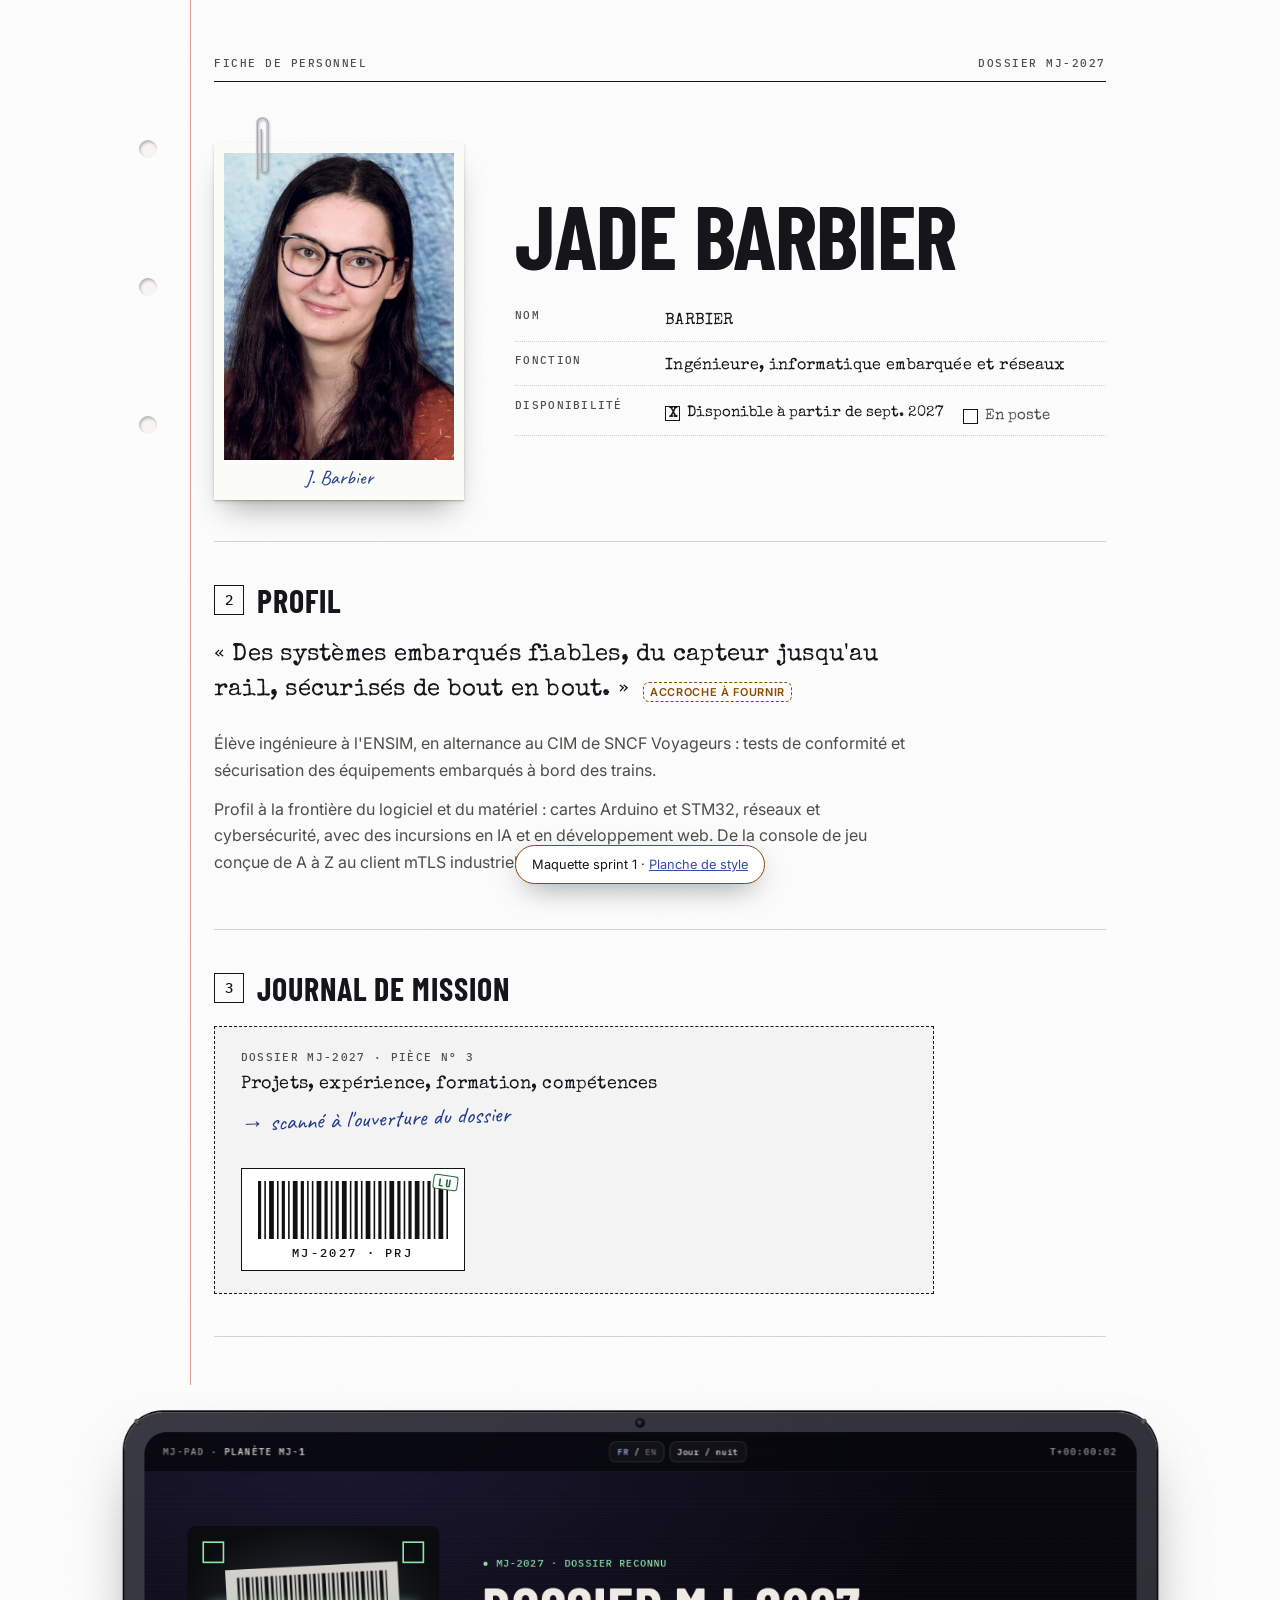
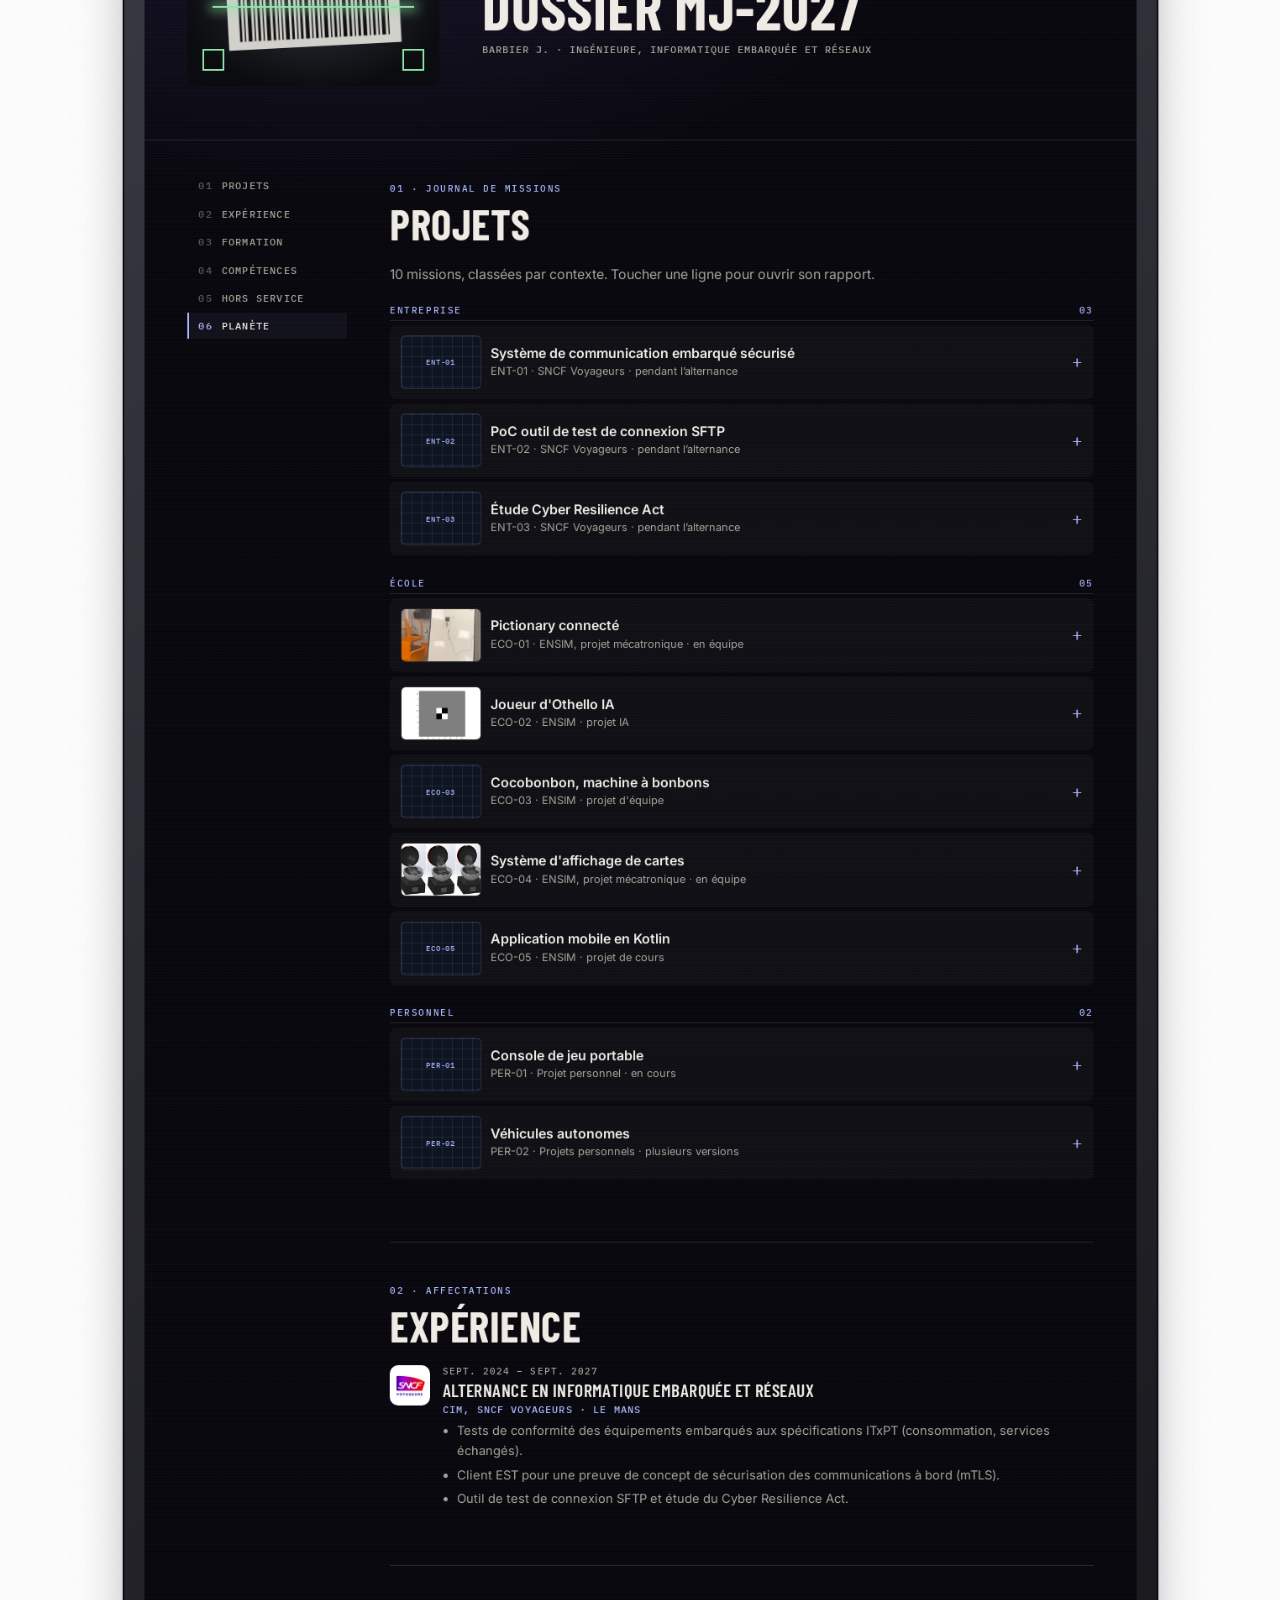
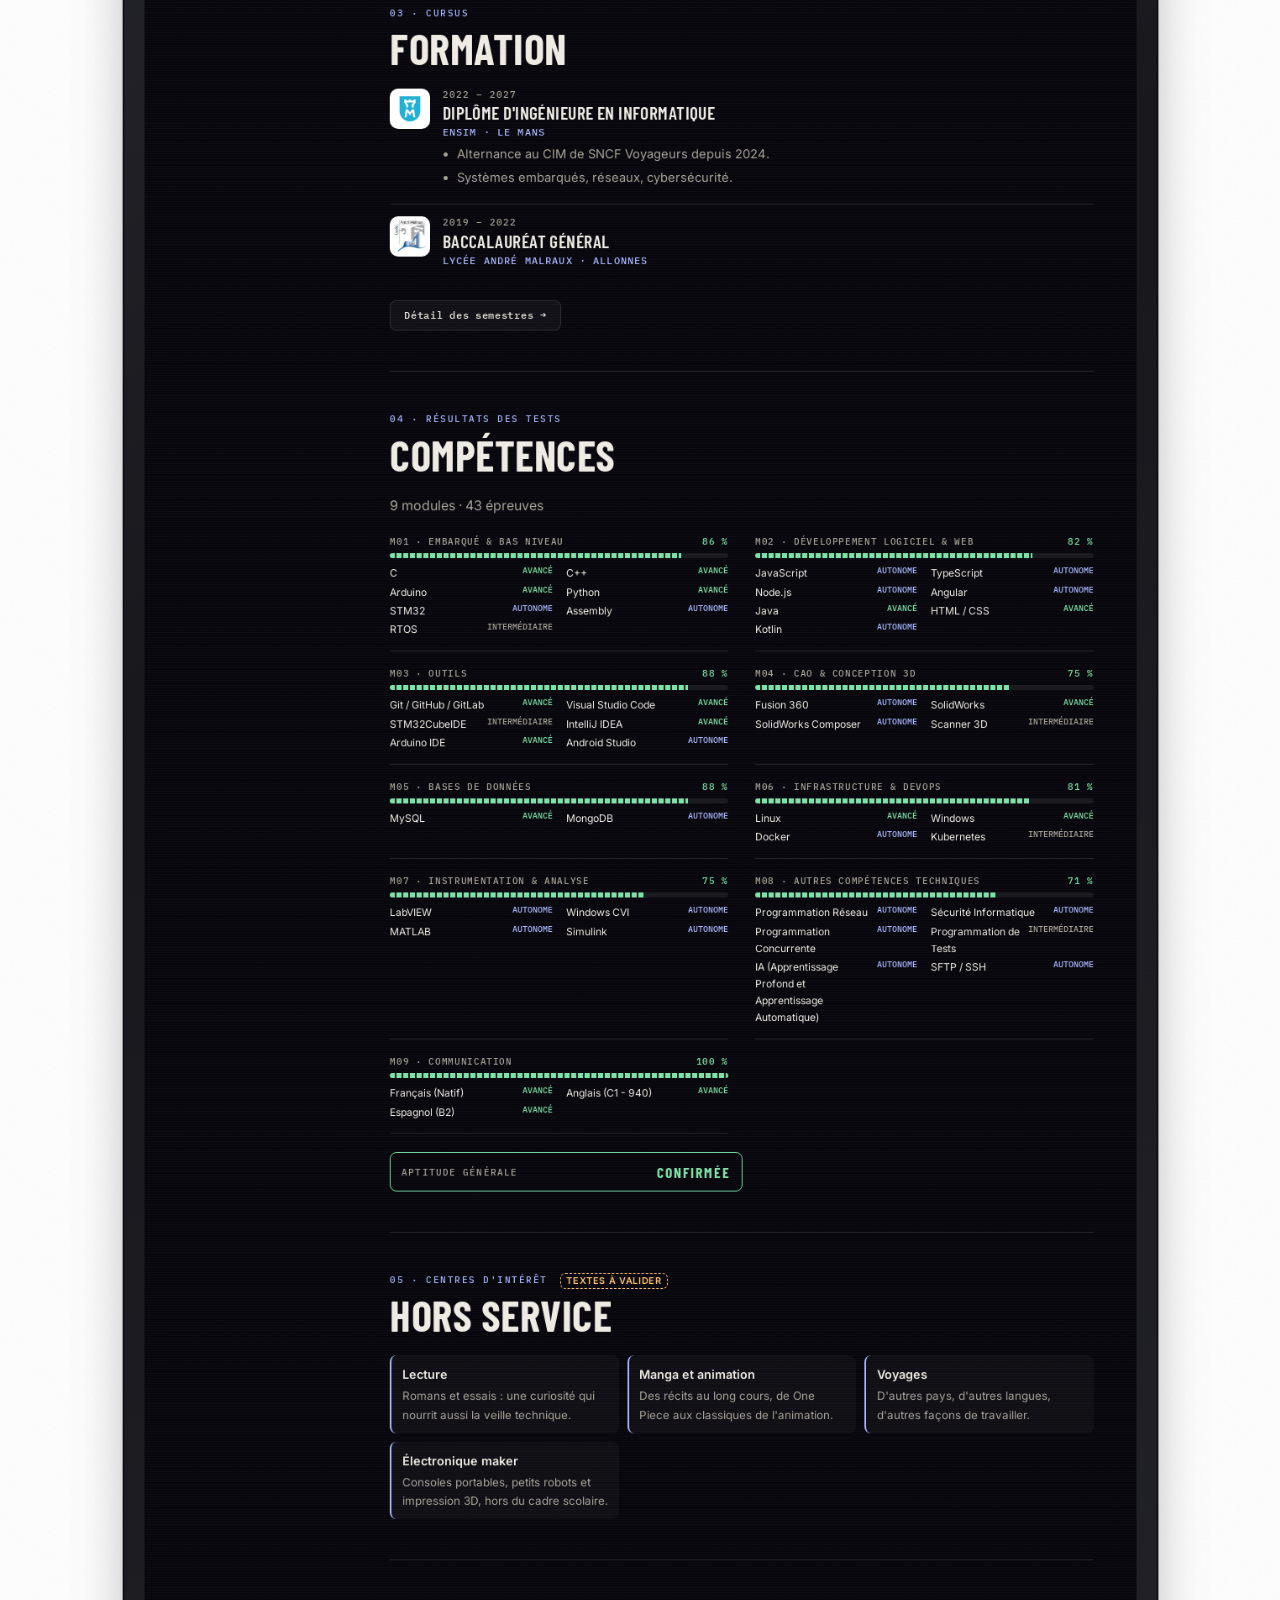
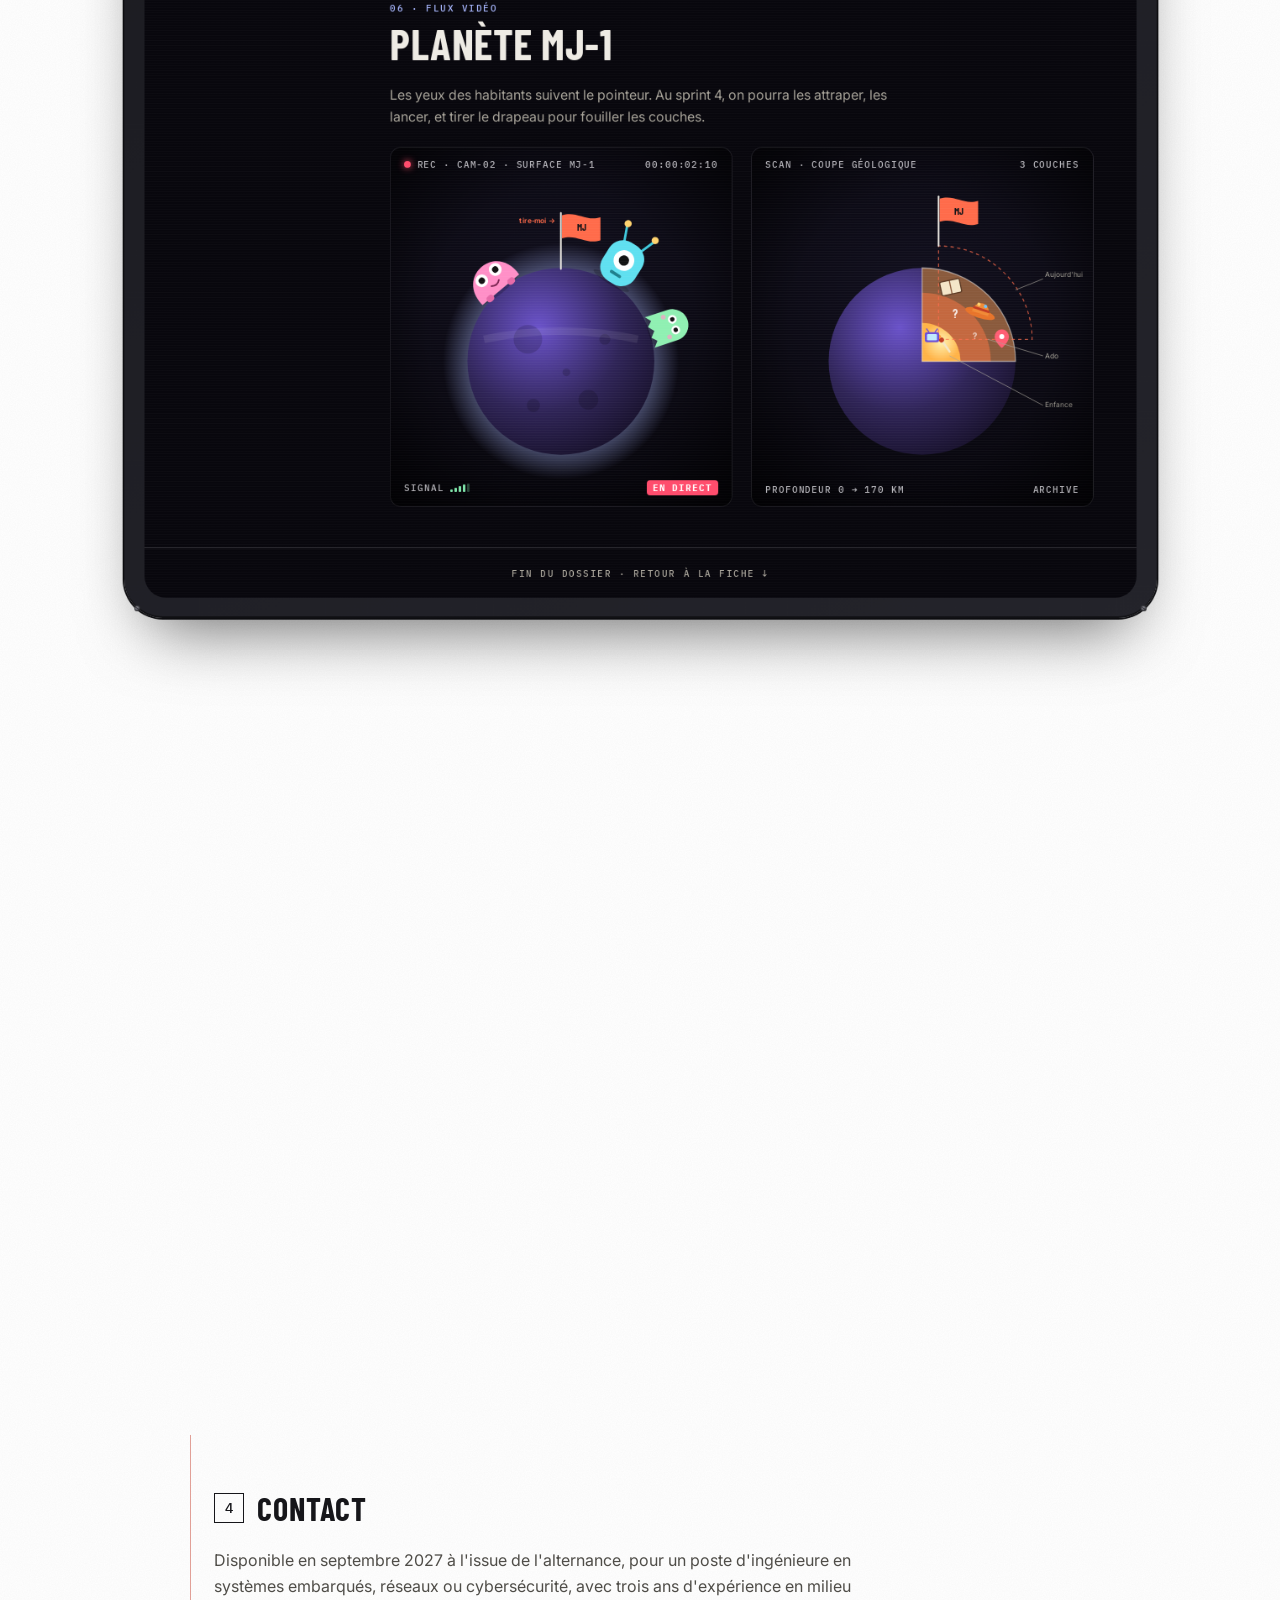
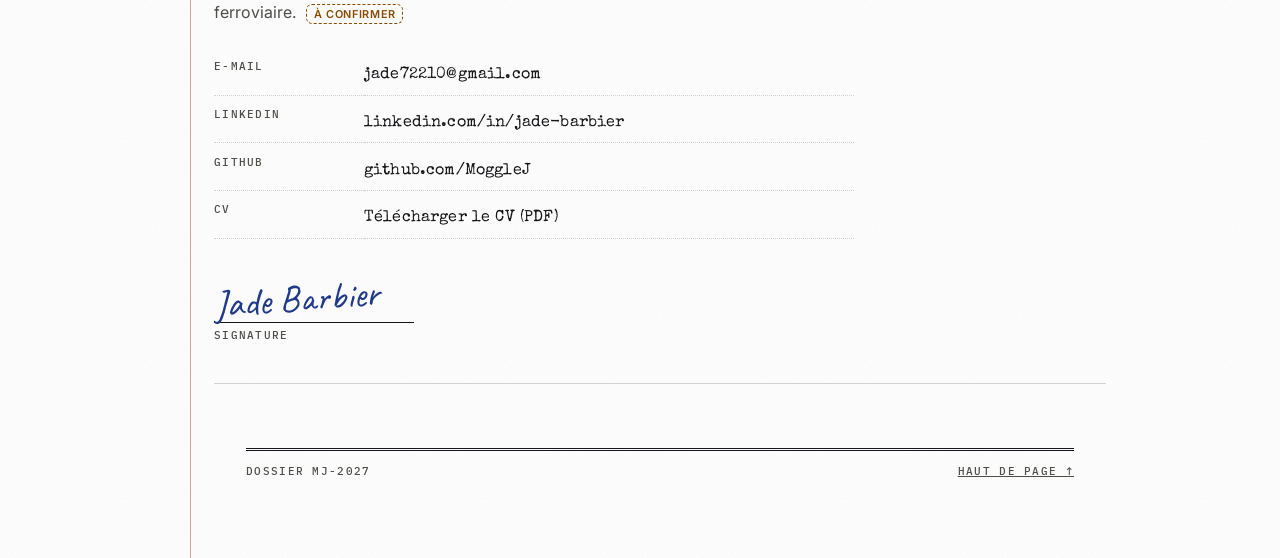
==== commit 9c3d7855: "Maquette v10 : on entre dans la tablette en défilant, elle devient le fond du dossier Co-Authored-By" ====
--- a/maquette/index.html
+++ b/maquette/index.html
@@ -53,95 +53,63 @@
     </section>
 
     <!-- 3. Projets : consultés sur la tablette après scan du code-barres -->
-    <section class="block" id="projets">
+    <section class="block" id="scan">
       <h2 class="block-title reveal"><span>3</span>Journal de mission</h2>
       <div class="scan-slip reveal">
         <div class="slip-text">
           <span class="mono">Dossier MJ-2027 · pièce n° 3</span>
           <b class="typed">Projets, expérience, formation, compétences</b>
-          <span class="hand">→ lecture sur la tablette</span>
-        </div>
-        <button class="barcode-btn" id="scan-btn" aria-label="Scanner le code-barres pour ouvrir le dossier sur la tablette">
+          <span class="hand">→ scanné à l'ouverture du dossier</span>
+        </div>
+        <button class="barcode-btn" id="scan-btn" aria-label="Scanner le code-barres et descendre dans le dossier">
           <svg class="bars-code" viewBox="0 0 120 40" preserveAspectRatio="none" aria-hidden="true"><g fill="currentColor"><rect x="0" width="2" height="40"/><rect x="4" width="1" height="40"/><rect x="7" width="3" height="40"/><rect x="12" width="1" height="40"/><rect x="15" width="2" height="40"/><rect x="19" width="1" height="40"/><rect x="22" width="3" height="40"/><rect x="27" width="2" height="40"/><rect x="31" width="1" height="40"/><rect x="34" width="1" height="40"/><rect x="37" width="3" height="40"/><rect x="42" width="2" height="40"/><rect x="46" width="1" height="40"/><rect x="49" width="2" height="40"/><rect x="53" width="3" height="40"/><rect x="58" width="1" height="40"/><rect x="61" width="2" height="40"/><rect x="65" width="1" height="40"/><rect x="68" width="3" height="40"/><rect x="73" width="1" height="40"/><rect x="76" width="2" height="40"/><rect x="80" width="1" height="40"/><rect x="83" width="3" height="40"/><rect x="88" width="2" height="40"/><rect x="92" width="1" height="40"/><rect x="95" width="2" height="40"/><rect x="99" width="3" height="40"/><rect x="104" width="1" height="40"/><rect x="107" width="2" height="40"/><rect x="111" width="1" height="40"/><rect x="114" width="3" height="40"/><rect x="119" width="1" height="40"/></g></svg>
           <span class="code-label">MJ-2027 · PRJ</span>
           <i class="laser" aria-hidden="true"></i>
         </button>
       </div>
     </section>
-
-    <!-- Contact : réseaux et signature -->
-    <section class="block" id="contact">
-      <h2 class="block-title reveal"><span>4</span>Contact</h2>
-      <p class="obs reveal">Disponible en septembre 2027 à l'issue de l'alternance, pour un poste d'ingénieure en systèmes embarqués, réseaux ou cybersécurité, avec trois ans d'expérience en milieu ferroviaire. <span class="todo">à confirmer</span></p>
-      <table class="form contact-form reveal">
-        <tr><th>E-mail</th><td><a class="typed" href="mailto:jade72210@gmail.com">jade72210@gmail.com</a></td></tr>
-        <tr><th>LinkedIn</th><td><a class="typed" href="https://www.linkedin.com/in/jade-barbier-b261b8266/" target="_blank" rel="noopener">linkedin.com/in/jade-barbier</a></td></tr>
-        <tr><th>GitHub</th><td><a class="typed" href="https://github.com/MoggleJ" target="_blank" rel="noopener">github.com/MoggleJ</a></td></tr>
-        <tr><th>CV</th><td><a class="typed" href="https://github.com/MoggleJ/Portfolio_2026/raw/main/cv/BARBIER_Jade_CV_Stage_EN.pdf" target="_blank" rel="noopener">Télécharger le CV (PDF)</a></td></tr>
-      </table>
-      <div class="signatures reveal">
-        <div><span class="sig hand">Jade Barbier</span><span class="line">Signature</span></div>
-      </div>
-    </section>
-
-    <footer class="file-foot">
-      <div class="foot-line"><span>Dossier MJ-2027</span><a href="#top">Haut de page ↑</a></div>
-    </footer>
   </main>
 
-  <!-- Tablette à droite : tout le dossier, déverrouillé par le scan du code-barres -->
-  <aside class="tablet right locked" id="tablet" aria-label="Terminal MJ-PAD">
-    <button class="tablet-handle" aria-expanded="false" aria-controls="tablet"><span class="grip" aria-hidden="true"></span><span>MJ-PAD</span></button>
-    <div class="tablet-device">
+  <!-- Le dossier s'ouvre dans la tablette : elle devient le fond, on continue de défiler dedans -->
+  <section class="pad" id="dossier" aria-label="Dossier MJ-2027 sur la tablette MJ-PAD">
+    <div class="pad-device">
+      <i class="pad-cam" aria-hidden="true"></i>
       <i class="screw s1"></i><i class="screw s2"></i><i class="screw s3"></i><i class="screw s4"></i>
-      <i class="led" aria-hidden="true"></i>
-      <div class="tablet-screen" data-theme="dark">
-        <div class="t-bar"><span>MJ-PAD</span><span class="t-clock">T+00:00:00</span></div>
-        <div class="t-tabs six" role="tablist" aria-label="Dossier">
-          <button role="tab" data-mode="projects" aria-selected="false">Projets</button>
-          <button role="tab" data-mode="experience" aria-selected="false">Expérience</button>
-          <button role="tab" data-mode="formation" aria-selected="false">Formation</button>
-          <button role="tab" data-mode="tests" aria-selected="false">Compétences</button>
-          <button role="tab" data-mode="hobbies" aria-selected="false">Hors service</button>
-          <button role="tab" data-mode="game" aria-selected="false">Planète</button>
-        </div>
-        <div class="t-pane" data-pane="standby">
-          <div class="viewfinder idle"><i class="c1"></i><i class="c2"></i><i class="c3"></i><i class="c4"></i><span>Aucun dossier</span></div>
-          <div class="scan-status">En attente du code-barres du dossier</div>
-          <button class="t-btn wide-btn" data-scan>Scanner le dossier</button>
-        </div>
-        <div class="t-pane" data-pane="scan" hidden>
+      <div class="pad-screen" data-theme="dark">
+        <div class="pad-bar">
+          <span>MJ-PAD · <b class="pad-where">Dossier</b></span>
+          <span class="pad-tools"><button class="t-btn lang" data-toggle-lang aria-label="Changer de langue"><span class="on">FR</span>&nbsp;/&nbsp;<span>EN</span></button><button class="t-btn" data-toggle-theme aria-label="Changer de thème">Jour / nuit</button></span>
+          <span class="t-clock">T+00:00:00</span>
+        </div>
+        <div class="pad-boot">
           <div class="viewfinder"><i class="c1"></i><i class="c2"></i><i class="c3"></i><i class="c4"></i>
             <svg class="bars-code" viewBox="0 0 120 40" preserveAspectRatio="none" aria-hidden="true"><g fill="currentColor"><rect x="0" width="2" height="40"/><rect x="4" width="1" height="40"/><rect x="7" width="3" height="40"/><rect x="12" width="1" height="40"/><rect x="15" width="2" height="40"/><rect x="19" width="1" height="40"/><rect x="22" width="3" height="40"/><rect x="27" width="2" height="40"/><rect x="31" width="1" height="40"/><rect x="34" width="1" height="40"/><rect x="37" width="3" height="40"/><rect x="42" width="2" height="40"/><rect x="46" width="1" height="40"/><rect x="49" width="2" height="40"/><rect x="53" width="3" height="40"/><rect x="58" width="1" height="40"/><rect x="61" width="2" height="40"/><rect x="65" width="1" height="40"/><rect x="68" width="3" height="40"/><rect x="73" width="1" height="40"/><rect x="76" width="2" height="40"/><rect x="80" width="1" height="40"/><rect x="83" width="3" height="40"/><rect x="88" width="2" height="40"/><rect x="92" width="1" height="40"/><rect x="95" width="2" height="40"/><rect x="99" width="3" height="40"/><rect x="104" width="1" height="40"/><rect x="107" width="2" height="40"/><rect x="111" width="1" height="40"/><rect x="114" width="3" height="40"/><rect x="119" width="1" height="40"/></g></svg>
             <i class="v-laser"></i>
           </div>
-          <div class="scan-status"><span class="blink">●</span> <span class="scan-msg">Lecture du code-barres…</span></div>
-        </div>
-        <div class="t-pane" data-pane="projects" hidden>
-          <div class="t-subject"><span>Journal de missions</span><b>BARBIER J. · <span class="js-count">10</span> projets</b><span>Toucher une mission pour ouvrir le rapport</span></div>
-          <div id="t-projects"></div>
-        </div>
-        <div class="t-pane" data-pane="mission" hidden>
-          <button class="t-back" data-mode="projects">← Journal</button>
-          <div class="t-report">
-            <div class="r-visual"></div>
-            <div class="t-rep-top"><span>Rapport de mission</span><span class="code"></span></div>
-            <h3 class="r-title"></h3>
-            <dl class="t-rep-meta"><div><dt>Base</dt><dd class="base"></dd></div><div><dt>Période</dt><dd class="period"></dd></div><div><dt>Statut</dt><dd><span class="stamp-s"></span></dd></div></dl>
-            <h4>Objectif</h4><p class="desc"></p>
-            <h4>Journal de bord</h4><ul class="log-list"></ul>
-            <h4>Équipement</h4><div class="tags"></div>
-            <div class="links-row"></div>
-          </div>
-        </div>
-        <div class="t-pane" data-pane="tests" hidden>
-          <div class="t-subject"><span>Résultats des tests</span><b>BARBIER J. · MJ-2027</b><span class="t-count"></span></div>
-          <div id="tests"></div>
-          <div class="t-verdict"><span>Aptitude générale</span><b>Confirmée</b></div>
-        </div>
-        <div class="t-pane" data-pane="experience" hidden>
-          <div class="t-subject"><span>Expérience</span><b>2 affectations</b><span>Milieu ferroviaire et industriel</span></div>
-<div class="xp t-xp">
+          <div class="boot-text">
+            <div class="scan-status"><span class="blink">●</span> <span class="scan-msg">Lecture du code-barres…</span></div>
+            <h1 class="boot-title">Dossier MJ-2027</h1>
+            <p>BARBIER J. · Ingénieure, informatique embarquée et réseaux</p>
+          </div>
+        </div>
+        <div class="pad-body">
+          <nav class="pad-rail" aria-label="Parties du dossier">
+            <a href="#projets"><i>01</i>Projets</a>
+            <a href="#experience"><i>02</i>Expérience</a>
+            <a href="#formation"><i>03</i>Formation</a>
+            <a href="#competences"><i>04</i>Compétences</a>
+            <a href="#hors-service"><i>05</i>Hors service</a>
+            <a href="#planete"><i>06</i>Planète</a>
+          </nav>
+          <div class="pad-content">
+          <section class="pad-sec" id="projets" data-label="Projets">
+            <header class="pad-h"><span class="mono">01 · Journal de missions</span><h2>Projets</h2></header>
+            <p class="pad-lead"><span class="js-count">10</span> missions, classées par contexte. Toucher une ligne pour ouvrir son rapport.</p>
+            <div id="t-projects"></div>
+          </section>
+          <section class="pad-sec" id="experience" data-label="Expérience">
+            <header class="pad-h"><span class="mono">02 · Affectations</span><h2>Expérience</h2></header>
+            <div class="xp t-xp">
         <article class="xp-item">
           <img class="xp-logo" src="assets/sncf.webp" alt="SNCF Voyageurs" width="48" height="48">
           <div>
@@ -154,43 +122,38 @@
               <li>Outil de test de connexion SFTP et étude du Cyber Resilience Act.</li>
             </ul>
           </div>
-        </article>
-        <article class="xp-item">
-          <img class="xp-logo" src="assets/colart.webp" alt="Colart" width="48" height="48">
-          <div>
-            <div class="xp-when">juin – août 2023</div>
-            <h3>Opératrice de conditionnement</h3>
-            <div class="xp-where">Colart International · Le Mans</div>
-            <ul>
-              <li>Assemblage, contrôle et conditionnement sur lignes de production, dans le respect des normes qualité et sécurité.</li>
-            </ul>
-          </div>
-        </article>
-      </div>
-        </div>
-        <div class="t-pane" data-pane="formation" hidden>
-          <div class="t-subject"><span>Formation</span><b>Ingénieure ENSIM · 2027</b><span>Cycle ingénieur en alternance</span></div>
-          <div class="xp t-xp">
+
+          </section>
+          <section class="pad-sec" id="formation" data-label="Formation">
+            <header class="pad-h"><span class="mono">03 · Cursus</span><h2>Formation</h2></header>
+            <div class="xp t-xp">
             <article class="xp-item"><img class="xp-logo" src="assets/ensim.webp" alt="ENSIM" width="48" height="48"><div><div class="xp-when">2022 – 2027</div><h3>Diplôme d'ingénieure en informatique</h3><div class="xp-where">ENSIM · Le Mans</div><ul><li>Alternance au CIM de SNCF Voyageurs depuis 2024.</li><li>Systèmes embarqués, réseaux, cybersécurité.</li></ul></div></article>
             <article class="xp-item"><img class="xp-logo" src="assets/malraux.webp" alt="Lycée André Malraux" width="48" height="48"><div><div class="xp-when">2019 – 2022</div><h3>Baccalauréat général</h3><div class="xp-where">Lycée André Malraux · Allonnes</div></div></article>
           </div>
           <!-- Lien vers la page externe parcours-universitaire.html : supprimer cette ligne pour la retirer -->
           <a class="t-btn wide-btn" href="parcours-universitaire.html">Détail des semestres →</a>
-        </div>
-        <div class="t-pane" data-pane="hobbies" hidden>
-          <div class="t-subject"><span>Hors service</span><b>Centres d'intérêt</b><span>Textes à valider</span></div>
-          <ul class="t-list">
+
+          </section>
+          <section class="pad-sec" id="competences" data-label="Compétences">
+            <header class="pad-h"><span class="mono">04 · Résultats des tests</span><h2>Compétences</h2></header>
+            <p class="pad-lead t-count"></p>
+            <div id="tests" class="pad-tests"></div>
+            <div class="t-verdict"><span>Aptitude générale</span><b>Confirmée</b></div>
+          </section>
+          <section class="pad-sec" id="hors-service" data-label="Hors service">
+            <header class="pad-h"><span class="mono">05 · Centres d'intérêt <span class="todo">textes à valider</span></span><h2>Hors service</h2></header>
+            <ul class="t-list">
             <li><b>Lecture</b>Romans et essais : une curiosité qui nourrit aussi la veille technique.</li>
             <li><b>Manga et animation</b>Des récits au long cours, de One Piece aux classiques de l'animation.</li>
             <li><b>Voyages</b>D'autres pays, d'autres langues, d'autres façons de travailler.</li>
             <li><b>Électronique maker</b>Consoles portables, petits robots et impression 3D, hors du cadre scolaire.</li>
           </ul>
-        </div>
-        <div class="t-pane" data-pane="game" hidden>
-          <div class="t-subject"><span>Planète MJ-1</span><b>Flux vidéo</b><span>Les yeux suivent le pointeur. Physique au sprint 4.</span></div>
-          <div class="t-switch" role="group" aria-label="Vue"><button class="on" data-view="0">Surface</button><button data-view="1">Sous le drapeau</button></div>
-          <div class="game-views">
-            <div class="screen" data-theme="dark">
+          </section>
+          <section class="pad-sec" id="planete" data-label="Planète MJ-1">
+            <header class="pad-h"><span class="mono">06 · Flux vidéo</span><h2>Planète MJ-1</h2></header>
+            <p class="pad-lead">Les yeux des habitants suivent le pointeur. Au sprint 4, on pourra les attraper, les lancer, et tirer le drapeau pour fouiller les couches.</p>
+            <div class="game-views">
+              <div class="screen" data-theme="dark">
             <div class="hud top"><span><b class="rec"></b>REC · CAM-02 · SURFACE MJ-1</span><span class="timecode">00:00:00:00</span></div>
           <svg viewBox="0 0 600 560" role="img" aria-label="Planète violette avec trois petits monstres et un drapeau">
             <defs>
@@ -241,7 +204,7 @@
           </svg>
             <div class="hud bottom"><span>SIGNAL <i class="bars"><i></i><i></i><i></i><i></i><i></i></i></span><span class="live">EN DIRECT</span></div>
           </div>
-            <div class="screen" hidden data-theme="dark">
+              <div class="screen" data-theme="dark">
             <div class="hud top"><span>SCAN · COUPE GÉOLOGIQUE</span><span>3 COUCHES</span></div>
           <svg viewBox="0 0 600 560" role="img" aria-label="Vue en coupe de la planète : trois couches avec des objets enfouis">
             <defs>
@@ -281,14 +244,35 @@
           </svg>
             <div class="hud bottom"><span>PROFONDEUR 0 → 170 KM</span><span>ARCHIVE</span></div>
           </div>
-          </div>
-        </div>
-        <div class="t-foot"><span>Signal <i class="bars"><i></i><i></i><i></i><i></i><i></i></i></span><span class="t-tools"><button class="t-btn lang" data-toggle-lang aria-label="Changer de langue"><span class="on">FR</span>&nbsp;/&nbsp;<span>EN</span></button><button class="t-btn" data-toggle-theme aria-label="Changer de thème">Jour / nuit</button></span><span>Batterie 87 %</span></div>
+            </div>
+          </section>
+          </div>
+        </div>
+        <div class="pad-end">Fin du dossier · retour à la fiche ↓</div>
       </div>
     </div>
-  </aside>
-
-
+  </section>
+
+  <main class="sheet sheet-end">
+    <!-- Contact : réseaux et signature -->
+    <section class="block" id="contact">
+      <h2 class="block-title reveal"><span>4</span>Contact</h2>
+      <p class="obs reveal">Disponible en septembre 2027 à l'issue de l'alternance, pour un poste d'ingénieure en systèmes embarqués, réseaux ou cybersécurité, avec trois ans d'expérience en milieu ferroviaire. <span class="todo">à confirmer</span></p>
+      <table class="form contact-form reveal">
+        <tr><th>E-mail</th><td><a class="typed" href="mailto:jade72210@gmail.com">jade72210@gmail.com</a></td></tr>
+        <tr><th>LinkedIn</th><td><a class="typed" href="https://www.linkedin.com/in/jade-barbier-b261b8266/" target="_blank" rel="noopener">linkedin.com/in/jade-barbier</a></td></tr>
+        <tr><th>GitHub</th><td><a class="typed" href="https://github.com/MoggleJ" target="_blank" rel="noopener">github.com/MoggleJ</a></td></tr>
+        <tr><th>CV</th><td><a class="typed" href="https://github.com/MoggleJ/Portfolio_2026/raw/main/cv/BARBIER_Jade_CV_Stage_EN.pdf" target="_blank" rel="noopener">Télécharger le CV (PDF)</a></td></tr>
+      </table>
+      <div class="signatures reveal">
+        <div><span class="sig hand">Jade Barbier</span><span class="line">Signature</span></div>
+      </div>
+    </section>
+
+    <footer class="file-foot">
+      <div class="foot-line"><span>Dossier MJ-2027</span><a href="#top">Haut de page ↑</a></div>
+    </footer>
+  </main>
 
   <div class="mock-banner">Maquette sprint 1 · <a href="styleguide.html">Planche de style</a></div>
 
--- a/maquette/fiche.css
+++ b/maquette/fiche.css
@@ -196,13 +196,13 @@
 .viewfinder .c3 { bottom: 18px; left: 18px; border-right: 0; border-top: 0; }
 .viewfinder .c4 { bottom: 18px; right: 18px; border-left: 0; border-top: 0; }
 .v-laser { position: absolute; left: 10%; right: 10%; height: 2px; background: #ff2a1a; box-shadow: 0 0 10px 3px rgba(255, 42, 26, .55); animation: sweep 1.1s ease-in-out infinite alternate; }
-.tablet.scanned .v-laser { animation: none; top: 50%; background: #8fe3a8; box-shadow: 0 0 14px 4px rgba(143, 227, 168, .6); }
-.tablet.scanned .viewfinder > i:not(.v-laser) { border-color: #8fe3a8; animation: lock .25s ease-out; }
+.pad.scanned .v-laser { animation: none; top: 50%; background: #8fe3a8; box-shadow: 0 0 14px 4px rgba(143, 227, 168, .6); }
+.pad.scanned .viewfinder > i:not(.v-laser) { border-color: #8fe3a8; animation: lock .25s ease-out; }
 @keyframes lock { from { transform: scale(1.4); opacity: 0; } }
 .scan-status { font: 500 .72rem var(--font-mono); letter-spacing: .1em; text-transform: uppercase; color: var(--muted); }
-.tablet.scanned .scan-status { color: #8fe3a8; }
+.pad.scanned .scan-status { color: #8fe3a8; }
 .blink { color: #ff2a1a; animation: blink 1s steps(2) infinite; }
-.tablet.scanned .blink { color: #8fe3a8; animation: none; }
+.pad.scanned .blink { color: #8fe3a8; animation: none; }
 @keyframes blink { 50% { opacity: 0; } }
 
 .t-group { display: grid; gap: .3rem; margin-bottom: .9rem; }
@@ -284,3 +284,99 @@
 .t-foot .t-tools { gap: .35rem; }
 .t-foot .t-btn { flex: none; padding: .3rem .5rem; font-size: .62rem; }
 @media (max-width: 760px) { .tablet.right:not(.locked) .tablet-screen { height: calc(100vh - 240px); } .t-foot > span:last-child { display: none; } }
+
+/* ---------- v10 : la tablette devient le fond, on défile dedans ---------- */
+body.fiche { transition: background-color .7s ease; }
+body.fiche.in-pad { background-color: #0b0b0e; }
+.sheet-end { padding-top: 1rem; }
+
+.pad { padding: 3vh clamp(6px, 2vw, 28px) 6vh; }
+.pad-device { --p: 0; position: relative; max-width: 1320px; margin: 0 auto; padding: 24px; border-radius: 46px;
+  background: linear-gradient(150deg, #3a3a43, #18181d 55%, #24242b);
+  box-shadow: 0 0 0 2px #0d0d10, inset 0 1px 0 rgba(255, 255, 255, .12), inset 0 -2px 0 rgba(0, 0, 0, .5), 0 40px 80px -30px rgba(0, 0, 0, .6);
+  transform: scale(calc(.84 + .16 * var(--p))); transform-origin: 50% 0; will-change: transform; }
+.pad-cam { position: absolute; top: 9px; left: 50%; width: 8px; height: 8px; margin-left: -4px; border-radius: 50%; background: radial-gradient(circle at 40% 40%, #3b4a6b, #050507 70%); box-shadow: 0 0 0 2px #111116; }
+.pad-screen { position: relative; border-radius: 26px; overflow: clip; color: var(--text); background: radial-gradient(90% 40rem at 20% 0%, #1a1730, #08070d 70%), #08070d; }
+.pad-screen::after { content: ""; position: absolute; inset: 0; z-index: 1; pointer-events: none; background: repeating-linear-gradient(0deg, rgba(255, 255, 255, .025) 0 1px, transparent 1px 3px); }
+
+.pad-bar { position: sticky; top: 0; z-index: 6; display: flex; align-items: center; justify-content: space-between; gap: 1rem; padding: .7rem 1.4rem; font: 500 .68rem var(--font-mono); letter-spacing: .1em; text-transform: uppercase; color: rgba(242, 240, 245, .65); background: rgba(8, 7, 13, .86); backdrop-filter: blur(8px); border-bottom: 1px solid var(--border); }
+.pad-where { color: var(--text); font-weight: 500; }
+.pad-tools { display: flex; gap: .35rem; }
+.pad-tools .t-btn { flex: none; padding: .3rem .55rem; font-size: .62rem; }
+
+.pad-boot { position: relative; z-index: 2; display: grid; grid-template-columns: minmax(220px, 300px) 1fr; gap: clamp(1.5rem, 4vw, 3.5rem); align-items: center; padding: clamp(2rem, 5vw, 4rem) clamp(1.2rem, 4vw, 3.5rem); border-bottom: 1px solid var(--border); }
+.pad-boot .viewfinder { height: 190px; margin: 0; }
+.boot-title { font: 700 clamp(2.4rem, 6vw, 4.4rem)/.95 var(--font-title); text-transform: uppercase; letter-spacing: .01em; margin: .7rem 0 .5rem; }
+.boot-text p { margin: 0; color: var(--muted); font: 500 .78rem var(--font-mono); letter-spacing: .08em; text-transform: uppercase; }
+.pad.scanned .scan-status { color: #8fe3a8; }
+
+.pad-body { position: relative; z-index: 2; display: grid; grid-template-columns: 190px 1fr; gap: clamp(1.5rem, 4vw, 3.5rem); padding: 0 clamp(1.2rem, 4vw, 3.5rem); }
+.pad-rail { position: sticky; top: 64px; align-self: start; display: grid; gap: .15rem; padding: 2.4rem 0; }
+.pad-rail a { display: flex; gap: .7rem; align-items: baseline; padding: .5rem .7rem; border-left: 2px solid transparent; color: var(--muted); text-decoration: none; font: 500 .74rem var(--font-mono); letter-spacing: .1em; text-transform: uppercase; }
+.pad-rail a i { font-style: normal; color: rgba(242, 240, 245, .35); }
+.pad-rail a:hover { color: var(--text); }
+.pad-rail a.on { color: var(--text); border-color: var(--accent); background: rgba(169, 184, 255, .06); }
+.pad-rail a.on i { color: var(--accent); }
+
+.pad-sec { padding: 2.6rem 0 3rem; border-top: 1px solid var(--border); scroll-margin-top: 56px; min-width: 0; }
+.pad-sec:first-child { border-top: 0; }
+.pad-h { margin-bottom: 1.4rem; }
+.pad-h .mono { font: 500 .68rem var(--font-mono); letter-spacing: .14em; text-transform: uppercase; color: var(--accent); }
+.pad-h h2 { font: 700 clamp(2rem, 4.5vw, 3.2rem)/1 var(--font-title); text-transform: uppercase; letter-spacing: .01em; margin-top: .3rem; }
+.pad-lead { color: var(--muted); max-width: 62ch; margin: 0 0 1.4rem; }
+.pad-end { position: relative; z-index: 2; padding: 1.4rem; text-align: center; border-top: 1px solid var(--border); font: 500 .68rem var(--font-mono); letter-spacing: .14em; text-transform: uppercase; color: var(--muted); }
+
+/* Projets : rapports dépliés sur place */
+.pad .t-group { margin-bottom: 1.6rem; }
+.m-item { border-radius: 10px; }
+.pad .t-mission { width: 100%; grid-template-columns: 96px 1fr auto; padding: .7rem; }
+.pad .m-thumb { width: 96px; height: 64px; }
+.pad .t-mission b { font-size: 1rem; }
+.pad .t-mission .m-main span { font-size: .8rem; }
+.m-go { font: 400 1.3rem var(--font-mono); color: var(--accent); transition: transform .25s; }
+.t-mission[aria-expanded="true"] { border-color: var(--accent); }
+.t-mission[aria-expanded="true"] .m-go { transform: rotate(45deg); }
+.m-report { display: grid; grid-template-columns: minmax(0, 1fr) minmax(0, 1.2fr); gap: 1.6rem; padding: 1.2rem .7rem 1.8rem; animation: unfold .35s ease-out; }
+.m-report[hidden] { display: none; }
+.m-report .r-img { align-self: start; }
+@keyframes unfold { from { opacity: 0; transform: translateY(-6px); } }
+
+/* Compétences : jauges remplies à l'arrivée sur la partie */
+.pad-tests { display: grid; grid-template-columns: repeat(auto-fill, minmax(280px, 1fr)); gap: 1.2rem 2rem; margin-bottom: 1.4rem; }
+.pad-tests .t-module { border-bottom: 1px solid var(--border); }
+#competences.run .t-meter i { width: var(--v); }
+.pad .t-verdict { max-width: 420px; }
+
+.pad .t-xp ul { font-size: .92rem; }
+.pad .t-xp h3 { font-size: 1.35rem; }
+.pad .t-list { grid-template-columns: repeat(auto-fill, minmax(240px, 1fr)); }
+.pad .wide-btn { display: inline-block; width: auto; margin-top: 1.2rem; padding: .6rem 1rem; }
+.pad .game-views { display: grid; grid-template-columns: 1fr 1fr; gap: 1.4rem; }
+.pad .game-views .screen { border-radius: 14px; }
+
+@media (max-width: 860px) {
+  .pad-body { grid-template-columns: 1fr; }
+  .pad-rail { display: none; }
+  .pad-boot { grid-template-columns: 1fr; }
+  .pad-boot .viewfinder { height: 150px; }
+  .m-report { grid-template-columns: 1fr; }
+  .pad .game-views { grid-template-columns: 1fr; }
+}
+@media (max-width: 560px) {
+  .pad-device { padding: 14px 8px; border-radius: 28px; }
+  .pad-screen { border-radius: 18px; }
+  .pad-bar { padding: .6rem .8rem; font-size: .6rem; }
+  .pad-bar .t-clock { display: none; }
+  .pad .t-mission { grid-template-columns: 64px 1fr auto; gap: .6rem; }
+  .pad .m-thumb { width: 64px; height: 48px; }
+  .pad .t-xp .xp-item { grid-template-columns: 40px 1fr; }
+  .pad .xp-logo { width: 40px; height: 40px; }
+}
+@media (prefers-reduced-motion: reduce) { .pad-device { transform: none; } }
+/* overflow-x: hidden sur body casserait le sticky de la barre et du rail */
+body.fiche { overflow-x: clip; }
+.links-row .t-btn { display: inline-block; flex: none; text-decoration: none; padding: .55rem .9rem; }
+.pad .t-mission .m-go { grid-column: auto; grid-row: auto; }
+.pad .m-thumb.no-img b { font-size: .58rem; }
+.pad-tests { grid-template-columns: repeat(auto-fill, minmax(340px, 1fr)); }
+@media (max-width: 560px) { .pad-tests { grid-template-columns: 1fr; } }
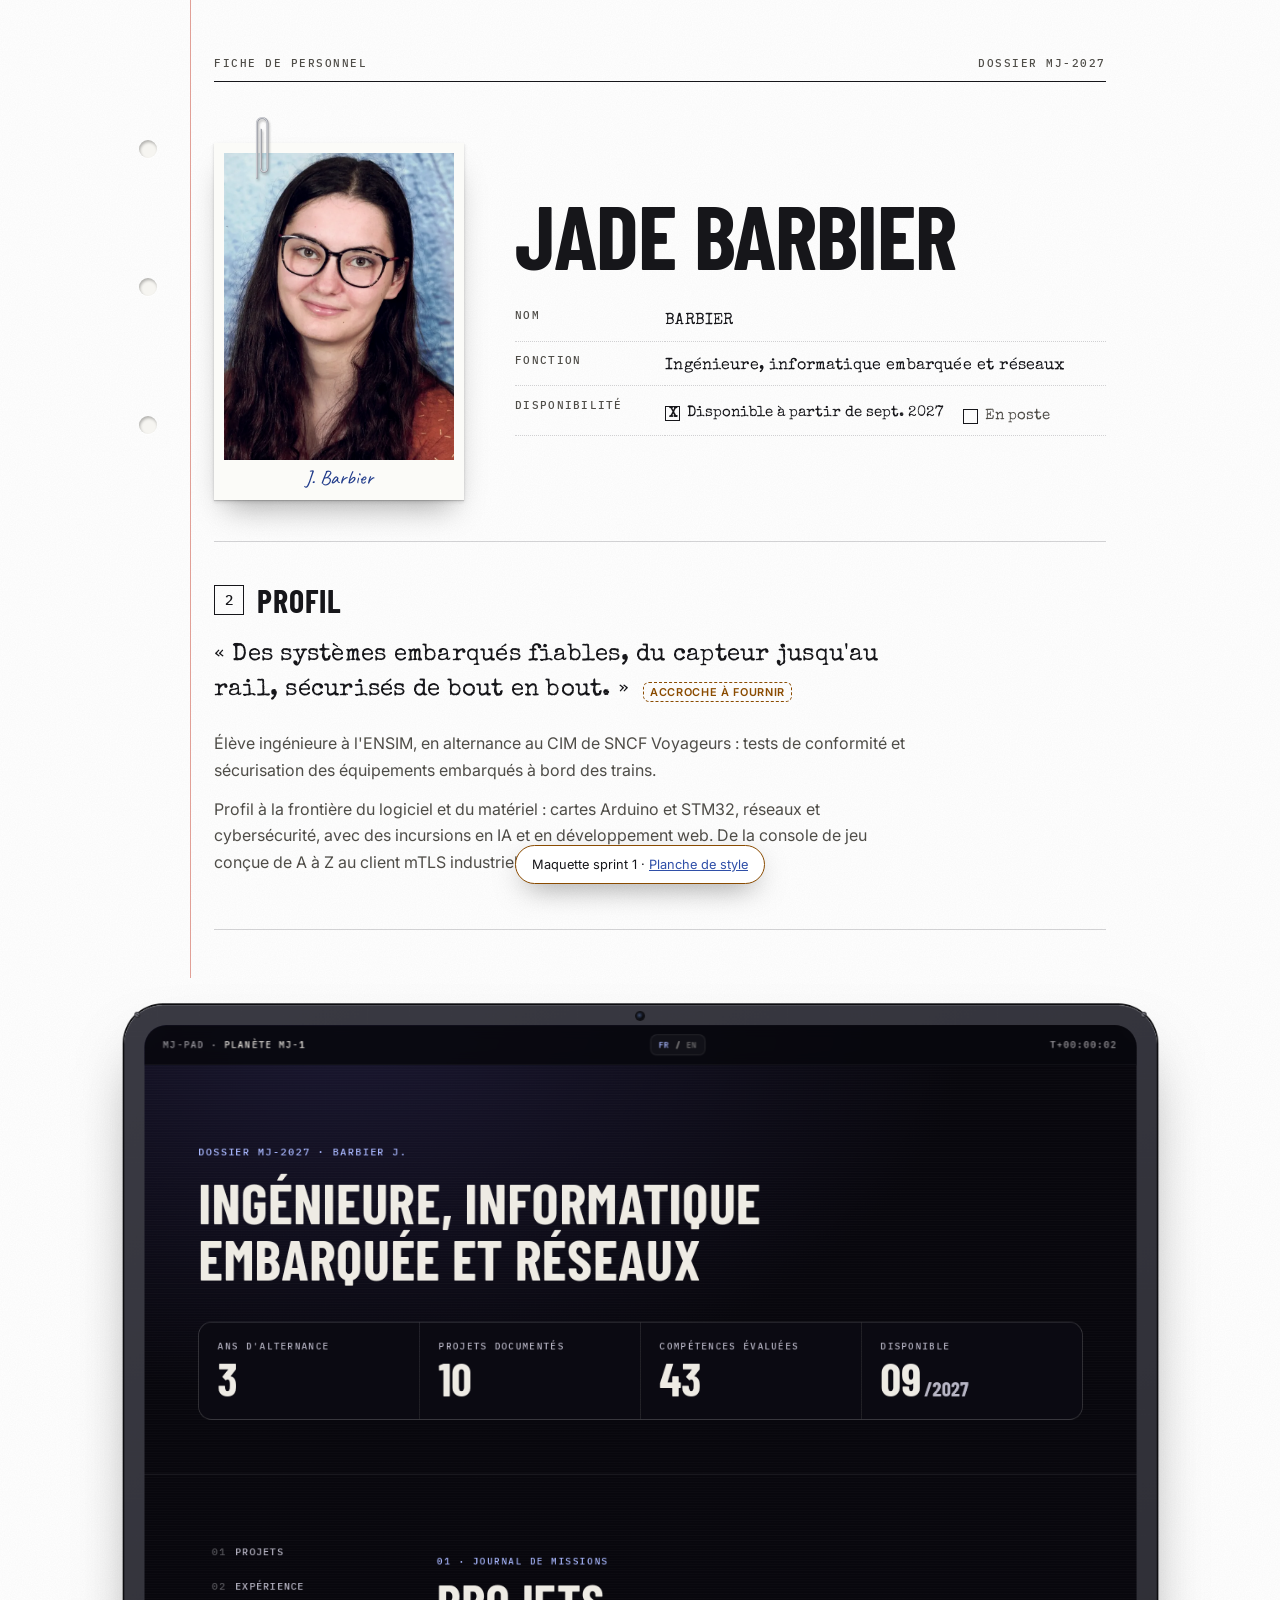
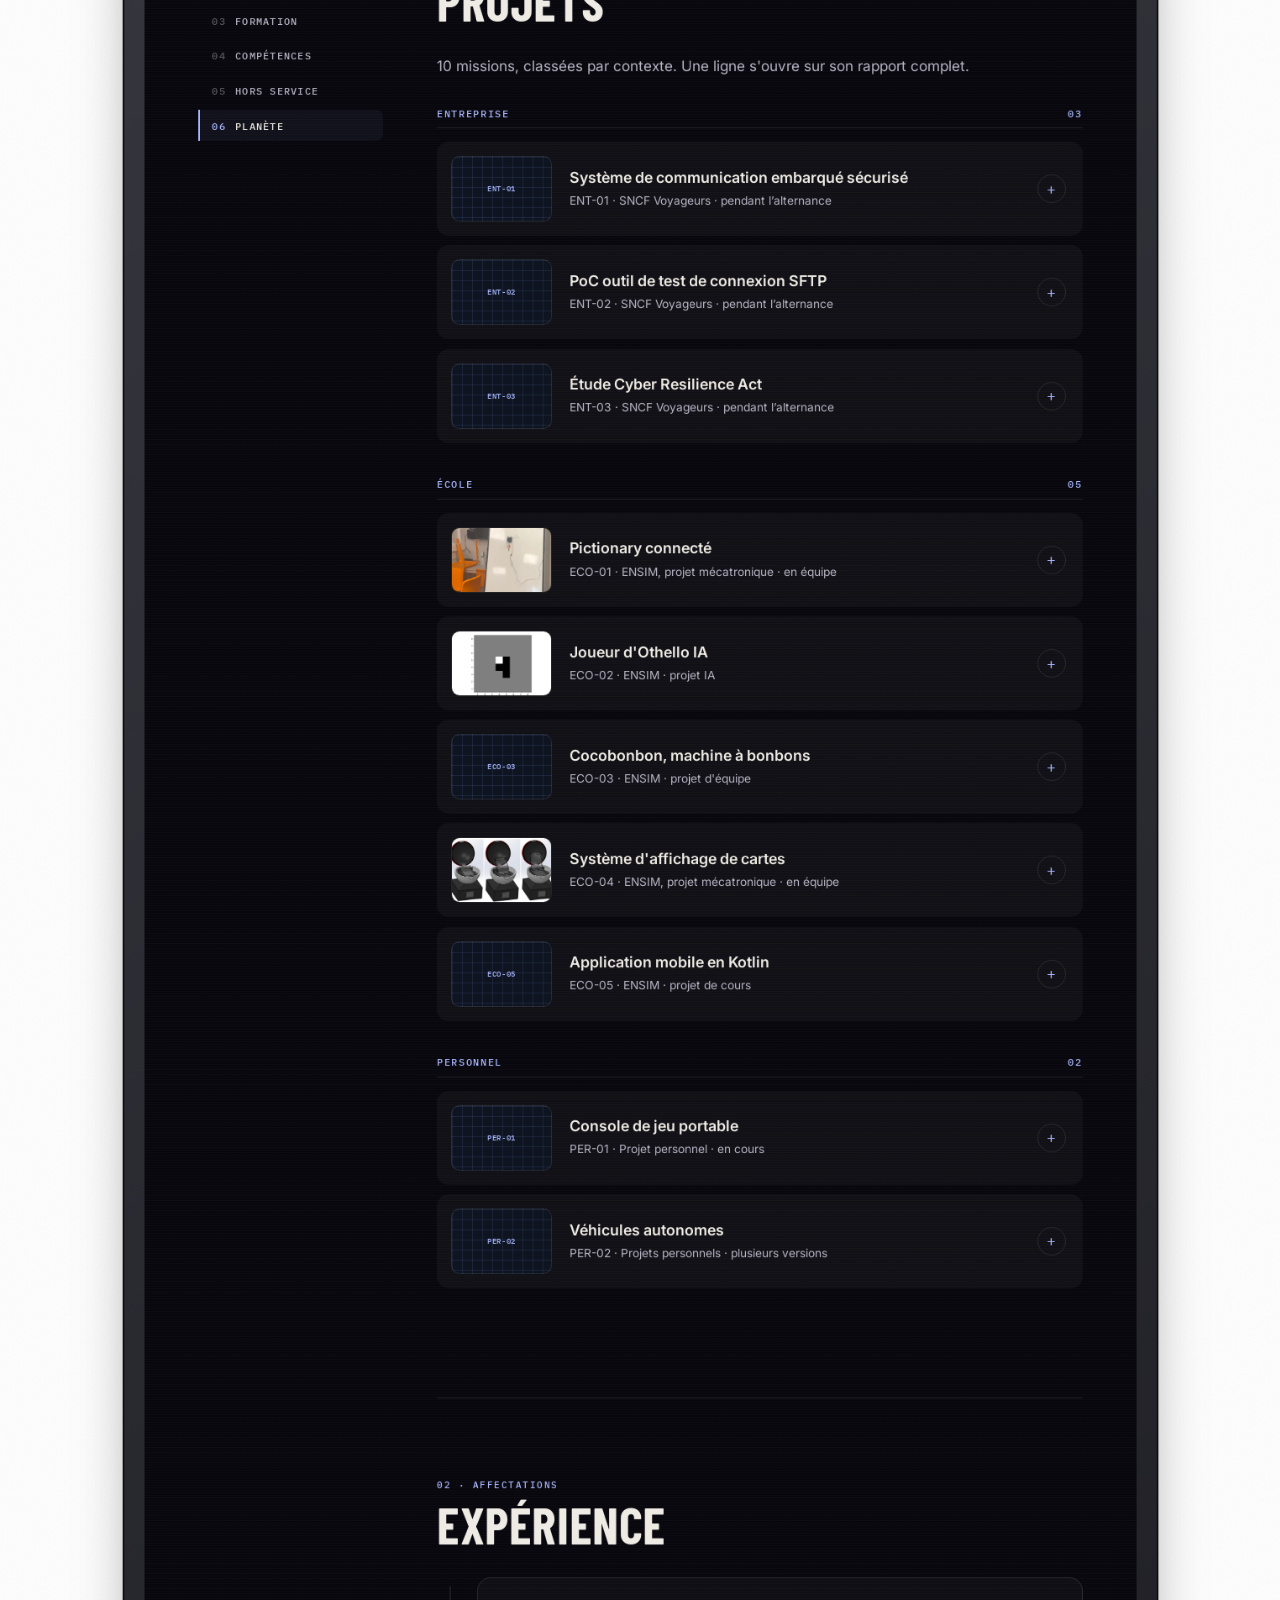
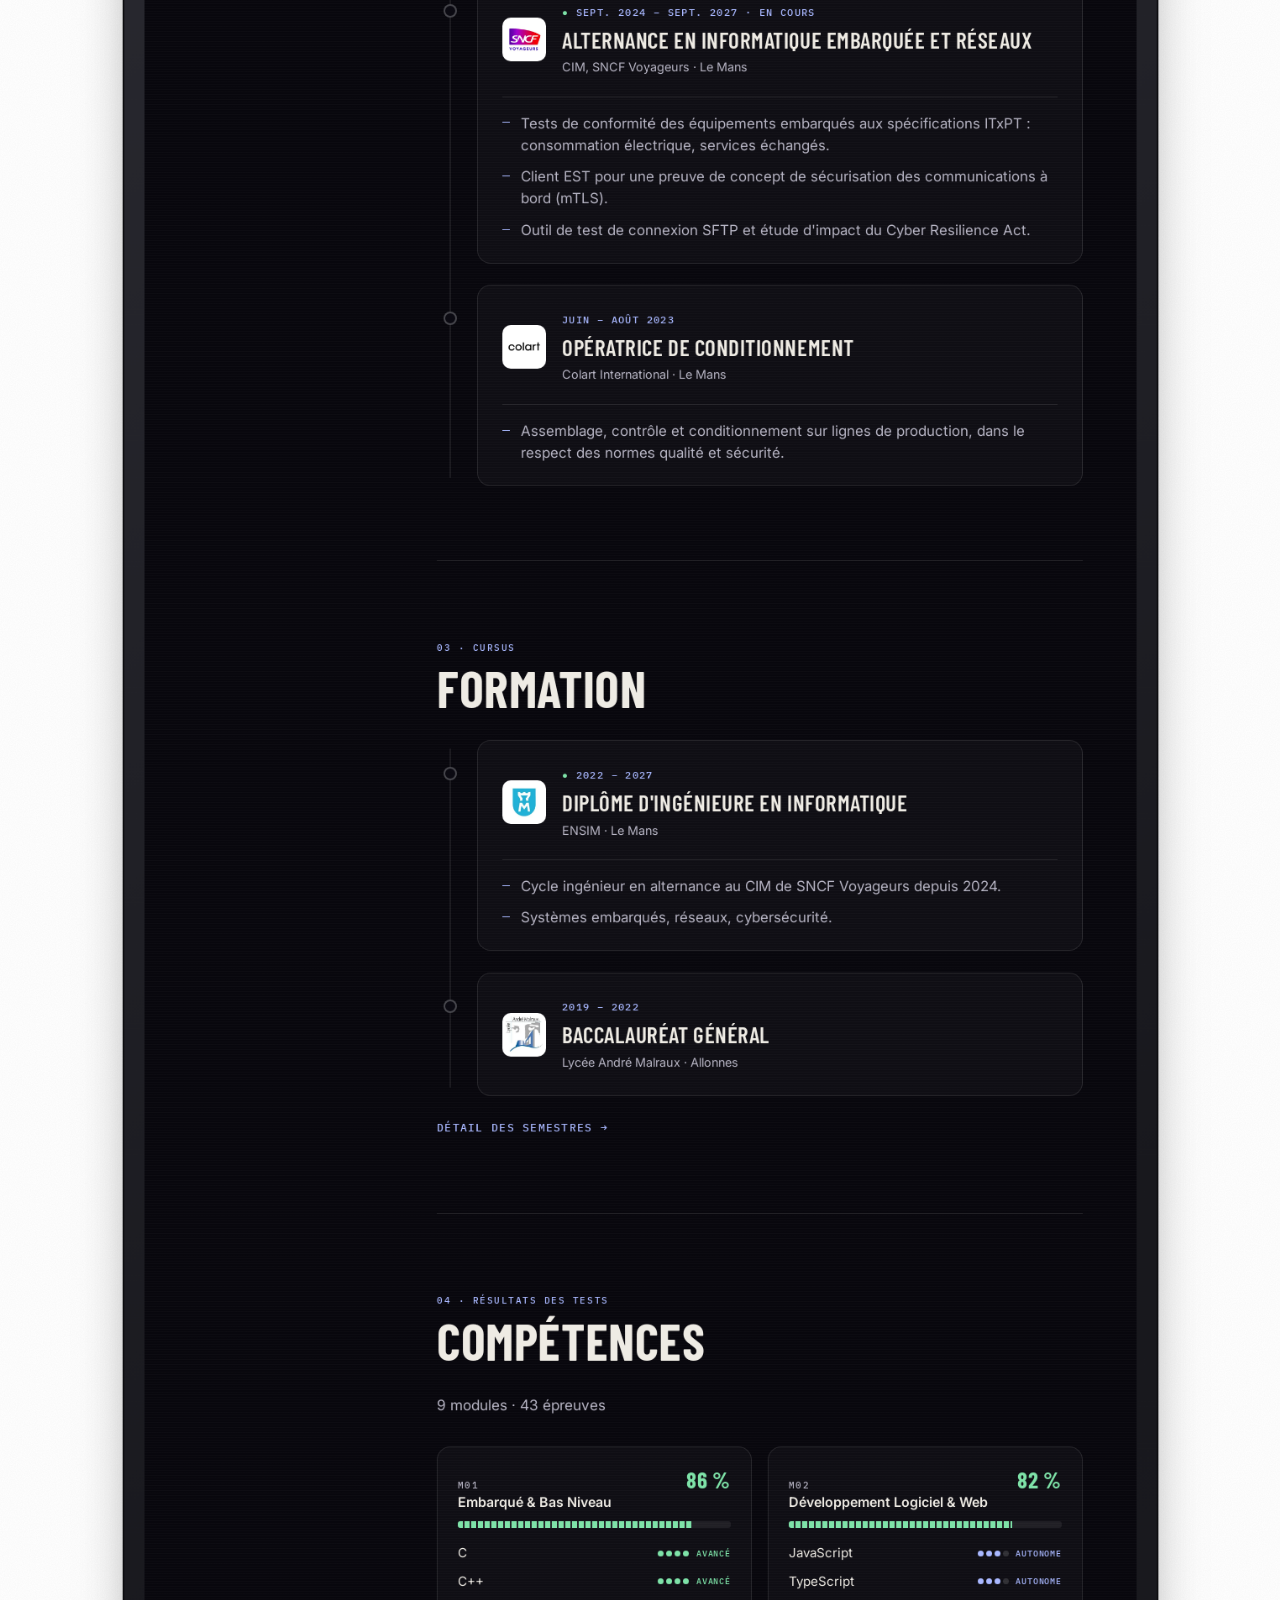
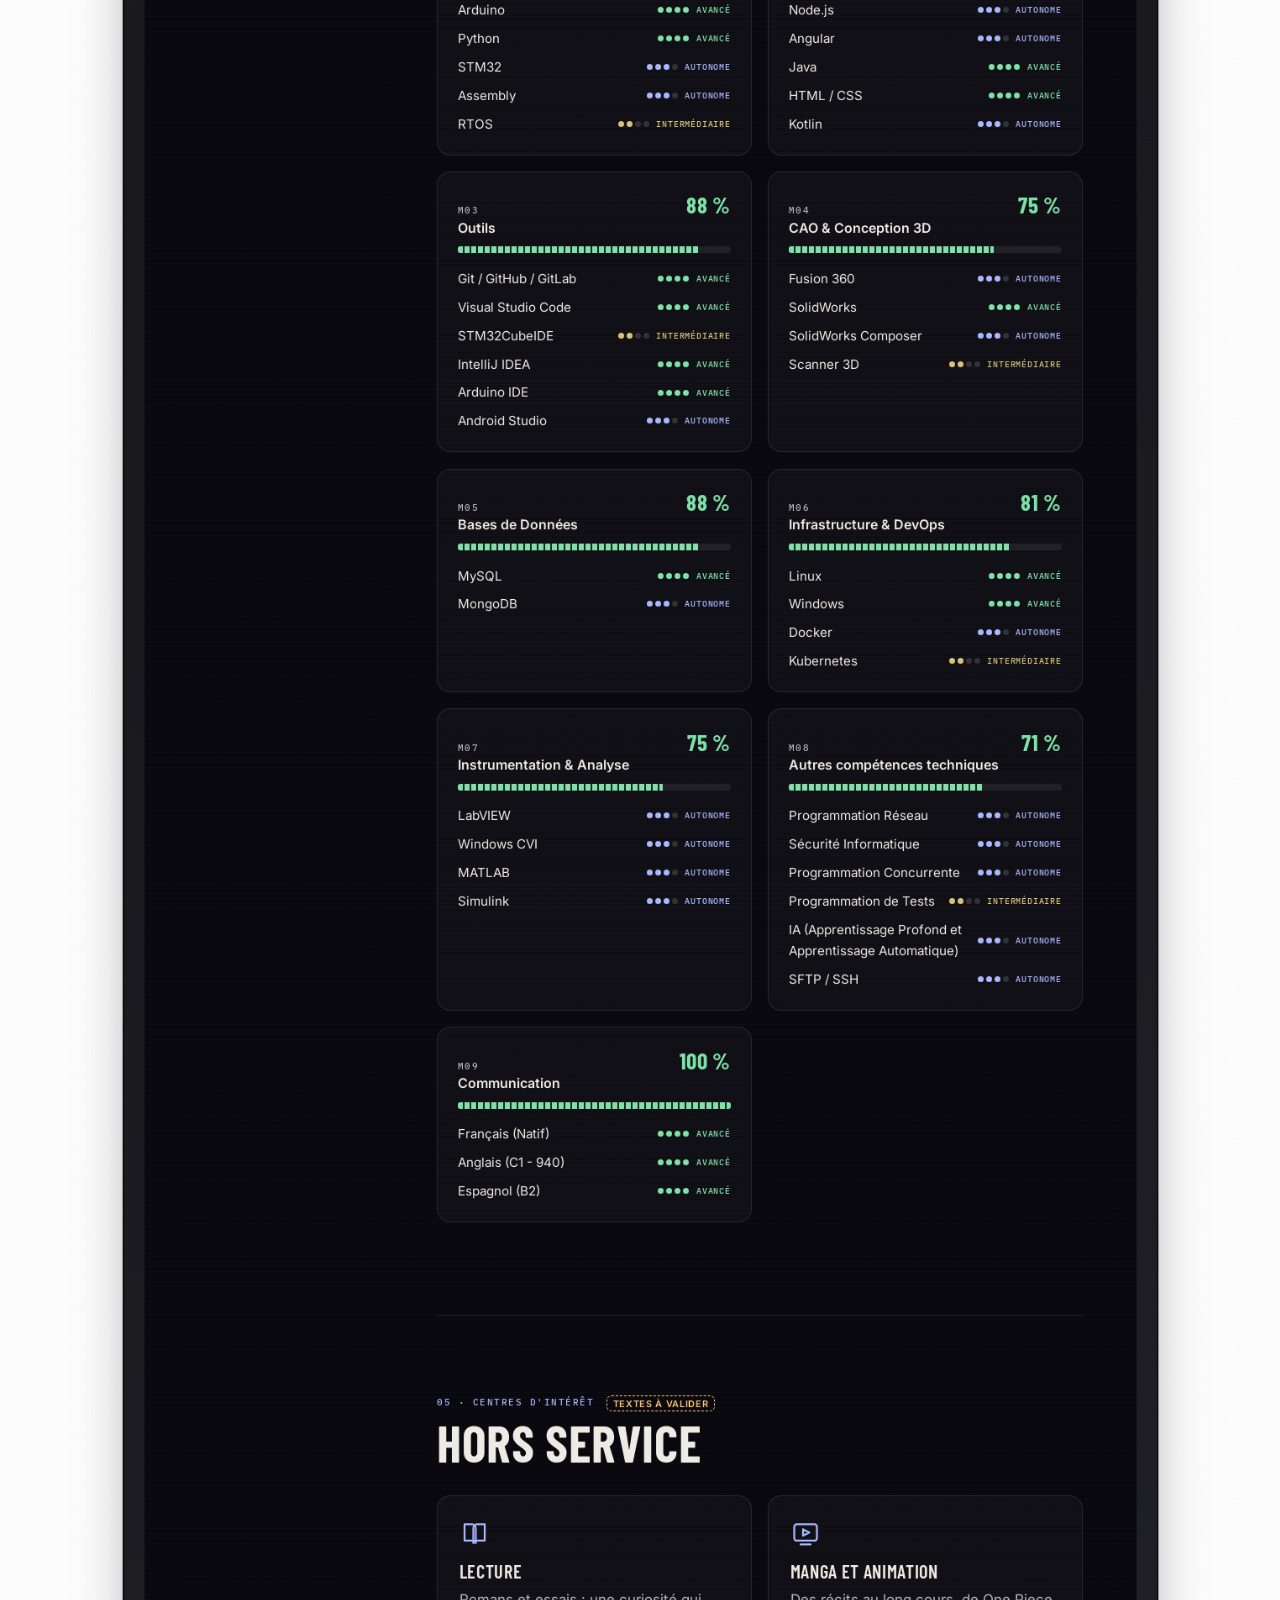
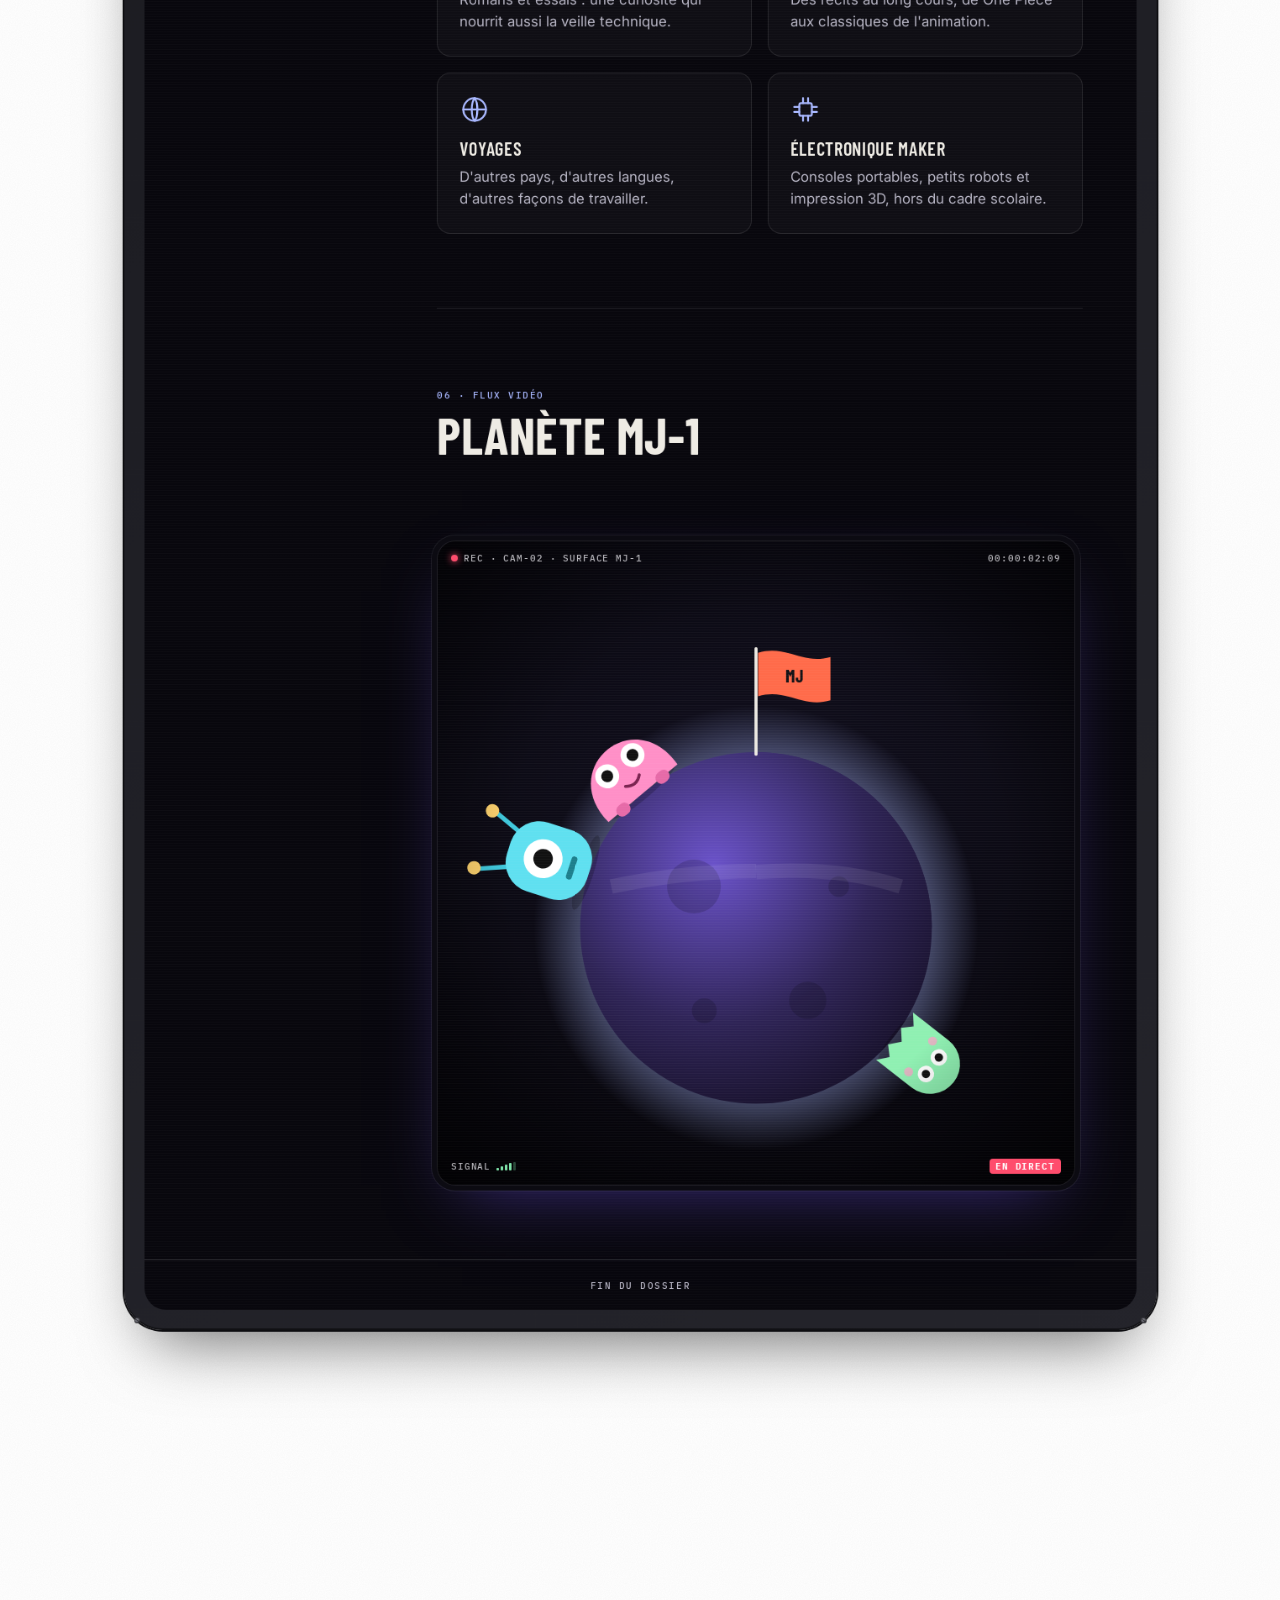
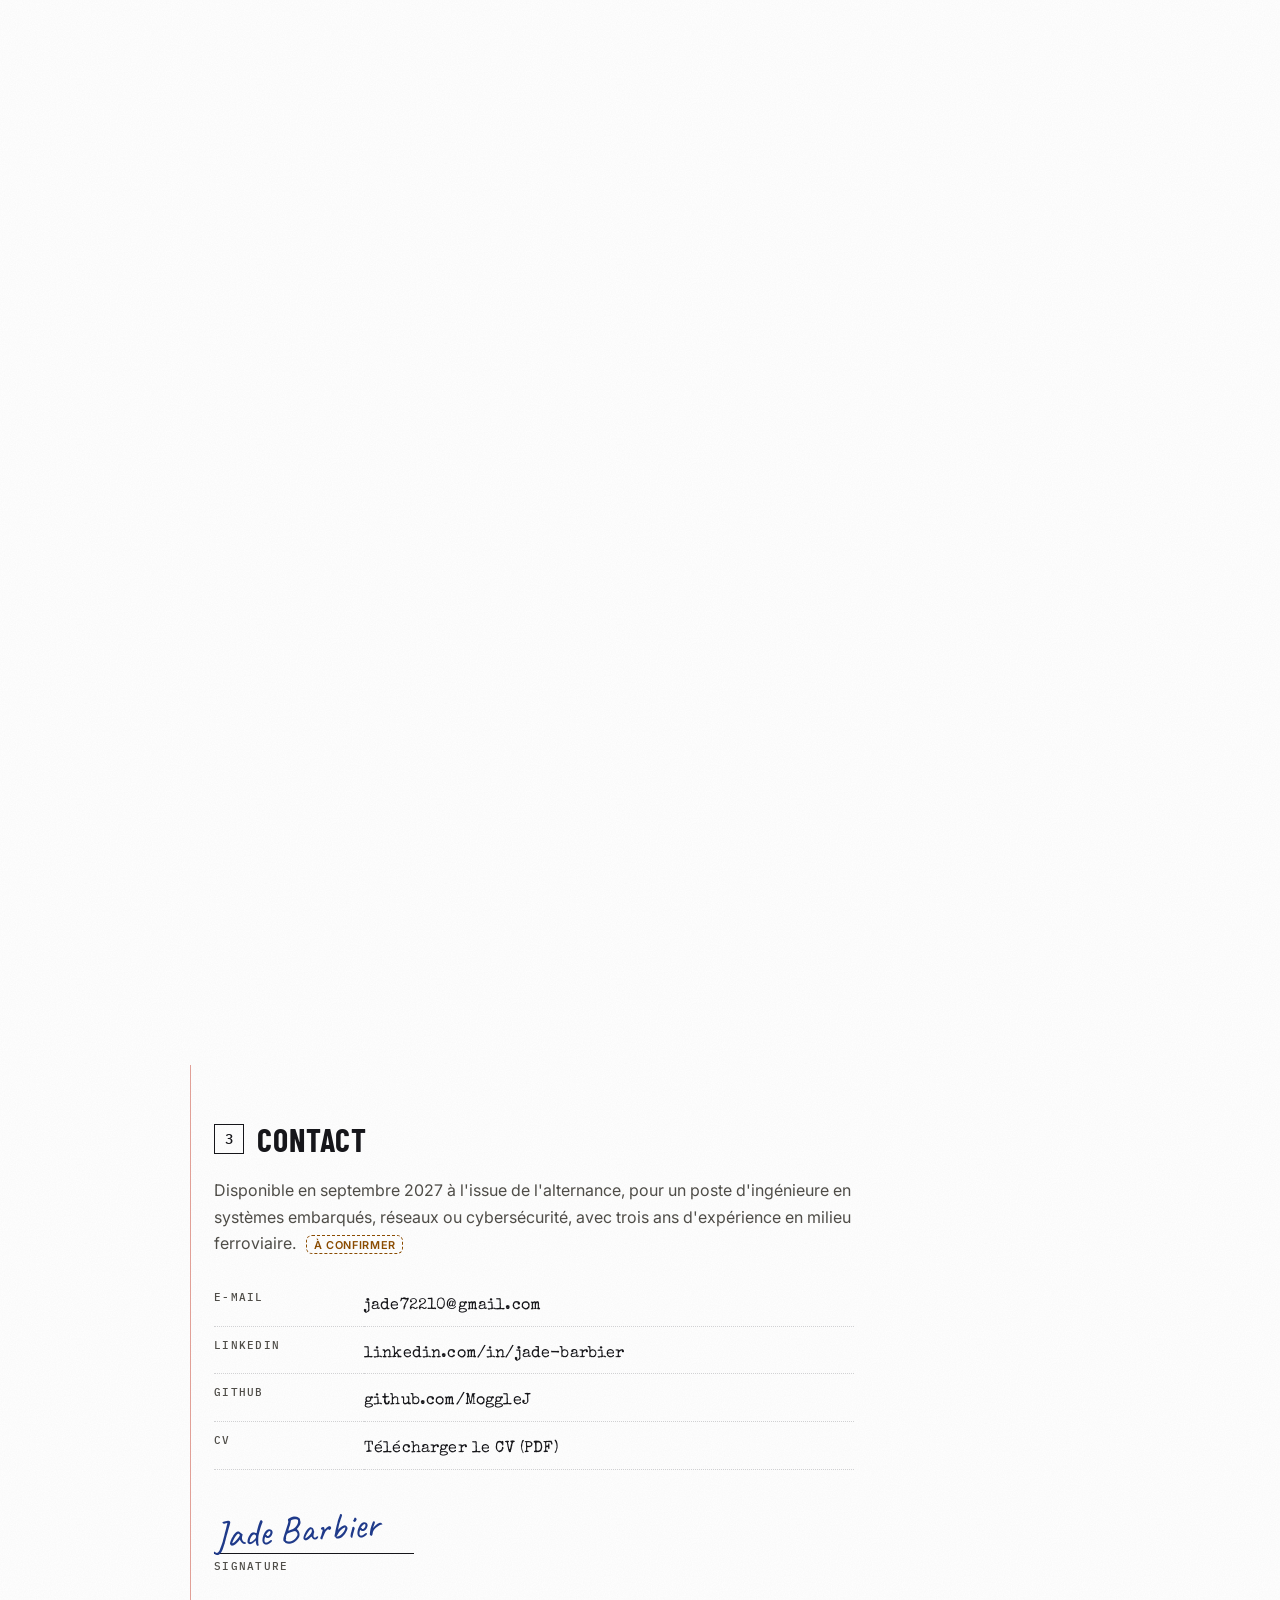
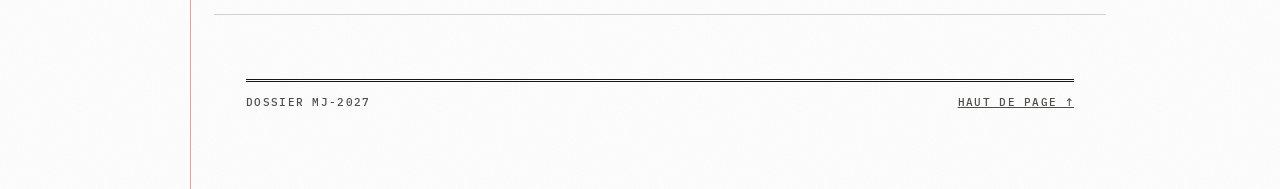
==== commit c1425473: "Maquette v11 : tablette aérée et animée, planète à easter egg, sans jour/nuit ni scan Co-Authored-By" ====
--- a/maquette/index.html
+++ b/maquette/index.html
@@ -10,7 +10,6 @@
   <link href="https://fonts.googleapis.com/css2?family=Barlow+Condensed:wght@500;600;700&family=Caveat:wght@500;700&family=IBM+Plex+Mono:wght@400;500&family=Inter:wght@400;500;600&family=Special+Elite&display=swap" rel="stylesheet">
   <link rel="stylesheet" href="style.css">
   <link rel="stylesheet" href="fiche.css">
-  <script>try { var t = localStorage.getItem("theme"); if (t) document.documentElement.dataset.theme = t; } catch (e) {}</script>
 </head>
 <body class="fiche">
   <main class="sheet" id="top">
@@ -52,22 +51,6 @@
       </div>
     </section>
 
-    <!-- 3. Projets : consultés sur la tablette après scan du code-barres -->
-    <section class="block" id="scan">
-      <h2 class="block-title reveal"><span>3</span>Journal de mission</h2>
-      <div class="scan-slip reveal">
-        <div class="slip-text">
-          <span class="mono">Dossier MJ-2027 · pièce n° 3</span>
-          <b class="typed">Projets, expérience, formation, compétences</b>
-          <span class="hand">→ scanné à l'ouverture du dossier</span>
-        </div>
-        <button class="barcode-btn" id="scan-btn" aria-label="Scanner le code-barres et descendre dans le dossier">
-          <svg class="bars-code" viewBox="0 0 120 40" preserveAspectRatio="none" aria-hidden="true"><g fill="currentColor"><rect x="0" width="2" height="40"/><rect x="4" width="1" height="40"/><rect x="7" width="3" height="40"/><rect x="12" width="1" height="40"/><rect x="15" width="2" height="40"/><rect x="19" width="1" height="40"/><rect x="22" width="3" height="40"/><rect x="27" width="2" height="40"/><rect x="31" width="1" height="40"/><rect x="34" width="1" height="40"/><rect x="37" width="3" height="40"/><rect x="42" width="2" height="40"/><rect x="46" width="1" height="40"/><rect x="49" width="2" height="40"/><rect x="53" width="3" height="40"/><rect x="58" width="1" height="40"/><rect x="61" width="2" height="40"/><rect x="65" width="1" height="40"/><rect x="68" width="3" height="40"/><rect x="73" width="1" height="40"/><rect x="76" width="2" height="40"/><rect x="80" width="1" height="40"/><rect x="83" width="3" height="40"/><rect x="88" width="2" height="40"/><rect x="92" width="1" height="40"/><rect x="95" width="2" height="40"/><rect x="99" width="3" height="40"/><rect x="104" width="1" height="40"/><rect x="107" width="2" height="40"/><rect x="111" width="1" height="40"/><rect x="114" width="3" height="40"/><rect x="119" width="1" height="40"/></g></svg>
-          <span class="code-label">MJ-2027 · PRJ</span>
-          <i class="laser" aria-hidden="true"></i>
-        </button>
-      </div>
-    </section>
   </main>
 
   <!-- Le dossier s'ouvre dans la tablette : elle devient le fond, on continue de défiler dedans -->
@@ -78,19 +61,18 @@
       <div class="pad-screen" data-theme="dark">
         <div class="pad-bar">
           <span>MJ-PAD · <b class="pad-where">Dossier</b></span>
-          <span class="pad-tools"><button class="t-btn lang" data-toggle-lang aria-label="Changer de langue"><span class="on">FR</span>&nbsp;/&nbsp;<span>EN</span></button><button class="t-btn" data-toggle-theme aria-label="Changer de thème">Jour / nuit</button></span>
+          <span class="pad-tools"><button class="t-btn lang" data-toggle-lang aria-label="Changer de langue"><span class="on">FR</span>&nbsp;/&nbsp;<span>EN</span></button></span>
           <span class="t-clock">T+00:00:00</span>
         </div>
-        <div class="pad-boot">
-          <div class="viewfinder"><i class="c1"></i><i class="c2"></i><i class="c3"></i><i class="c4"></i>
-            <svg class="bars-code" viewBox="0 0 120 40" preserveAspectRatio="none" aria-hidden="true"><g fill="currentColor"><rect x="0" width="2" height="40"/><rect x="4" width="1" height="40"/><rect x="7" width="3" height="40"/><rect x="12" width="1" height="40"/><rect x="15" width="2" height="40"/><rect x="19" width="1" height="40"/><rect x="22" width="3" height="40"/><rect x="27" width="2" height="40"/><rect x="31" width="1" height="40"/><rect x="34" width="1" height="40"/><rect x="37" width="3" height="40"/><rect x="42" width="2" height="40"/><rect x="46" width="1" height="40"/><rect x="49" width="2" height="40"/><rect x="53" width="3" height="40"/><rect x="58" width="1" height="40"/><rect x="61" width="2" height="40"/><rect x="65" width="1" height="40"/><rect x="68" width="3" height="40"/><rect x="73" width="1" height="40"/><rect x="76" width="2" height="40"/><rect x="80" width="1" height="40"/><rect x="83" width="3" height="40"/><rect x="88" width="2" height="40"/><rect x="92" width="1" height="40"/><rect x="95" width="2" height="40"/><rect x="99" width="3" height="40"/><rect x="104" width="1" height="40"/><rect x="107" width="2" height="40"/><rect x="111" width="1" height="40"/><rect x="114" width="3" height="40"/><rect x="119" width="1" height="40"/></g></svg>
-            <i class="v-laser"></i>
-          </div>
-          <div class="boot-text">
-            <div class="scan-status"><span class="blink">●</span> <span class="scan-msg">Lecture du code-barres…</span></div>
-            <h1 class="boot-title">Dossier MJ-2027</h1>
-            <p>BARBIER J. · Ingénieure, informatique embarquée et réseaux</p>
-          </div>
+        <div class="pad-intro">
+          <span class="mono" data-anim>Dossier MJ-2027 · BARBIER J.</span>
+          <p class="intro-title" data-anim style="--d:1">Ingénieure, informatique embarquée et réseaux</p>
+          <dl class="stats">
+            <div data-anim style="--d:2"><dt>Ans d'alternance</dt><dd><span data-count="3">0</span></dd></div>
+            <div data-anim style="--d:3"><dt>Projets documentés</dt><dd><span data-count="10">0</span></dd></div>
+            <div data-anim style="--d:4"><dt>Compétences évaluées</dt><dd><span data-count="43">0</span></dd></div>
+            <div data-anim style="--d:5"><dt>Disponible</dt><dd>09<small>/2027</small></dd></div>
+          </dl>
         </div>
         <div class="pad-body">
           <nav class="pad-rail" aria-label="Parties du dossier">
@@ -103,77 +85,120 @@
           </nav>
           <div class="pad-content">
           <section class="pad-sec" id="projets" data-label="Projets">
-            <header class="pad-h"><span class="mono">01 · Journal de missions</span><h2>Projets</h2></header>
-            <p class="pad-lead"><span class="js-count">10</span> missions, classées par contexte. Toucher une ligne pour ouvrir son rapport.</p>
+            <header class="pad-h" data-anim><span class="mono">01 · Journal de missions</span><h2>Projets</h2></header>
+            <p class="pad-lead" data-anim><span class="js-count">10</span> missions, classées par contexte. Une ligne s'ouvre sur son rapport complet.</p>
             <div id="t-projects"></div>
           </section>
           <section class="pad-sec" id="experience" data-label="Expérience">
-            <header class="pad-h"><span class="mono">02 · Affectations</span><h2>Expérience</h2></header>
-            <div class="xp t-xp">
-        <article class="xp-item">
-          <img class="xp-logo" src="assets/sncf.webp" alt="SNCF Voyageurs" width="48" height="48">
-          <div>
-            <div class="xp-when">sept. 2024 – sept. 2027</div>
-            <h3>Alternance en informatique embarquée et réseaux</h3>
-            <div class="xp-where">CIM, SNCF Voyageurs · Le Mans</div>
-            <ul>
-              <li>Tests de conformité des équipements embarqués aux spécifications ITxPT (consommation, services échangés).</li>
-              <li>Client EST pour une preuve de concept de sécurisation des communications à bord (mTLS).</li>
-              <li>Outil de test de connexion SFTP et étude du Cyber Resilience Act.</li>
+            <header class="pad-h" data-anim><span class="mono">02 · Affectations</span><h2>Expérience</h2></header>
+            <ol class="xline">
+              <i class="xl-line" aria-hidden="true"><i></i></i>
+              <li class="xl-item current" data-anim style="--d:0">
+                <span class="xl-node" aria-hidden="true"></span>
+                <div class="xl-card">
+                  <div class="xl-head"><img class="xp-logo" src="assets/sncf.webp" alt="SNCF Voyageurs" width="52" height="52"><div><span class="xl-when">Sept. 2024 – sept. 2027 · en cours</span><h3>Alternance en informatique embarquée et réseaux</h3><span class="xl-where">CIM, SNCF Voyageurs · Le Mans</span></div></div>
+                  <ul><li style="--d:0">Tests de conformité des équipements embarqués aux spécifications ITxPT : consommation électrique, services échangés.</li><li style="--d:1">Client EST pour une preuve de concept de sécurisation des communications à bord (mTLS).</li><li style="--d:2">Outil de test de connexion SFTP et étude d'impact du Cyber Resilience Act.</li></ul>
+                </div>
+              </li>
+              <li class="xl-item" data-anim style="--d:1">
+                <span class="xl-node" aria-hidden="true"></span>
+                <div class="xl-card">
+                  <div class="xl-head"><img class="xp-logo" src="assets/colart.webp" alt="Colart" width="52" height="52"><div><span class="xl-when">Juin – août 2023</span><h3>Opératrice de conditionnement</h3><span class="xl-where">Colart International · Le Mans</span></div></div>
+                  <ul><li style="--d:0">Assemblage, contrôle et conditionnement sur lignes de production, dans le respect des normes qualité et sécurité.</li></ul>
+                </div>
+              </li>
+            </ol>
+          </section>
+          <section class="pad-sec" id="formation" data-label="Formation">
+            <header class="pad-h" data-anim><span class="mono">03 · Cursus</span><h2>Formation</h2></header>
+            <ol class="xline">
+              <i class="xl-line" aria-hidden="true"><i></i></i>
+              <li class="xl-item current" data-anim style="--d:0">
+                <span class="xl-node" aria-hidden="true"></span>
+                <div class="xl-card">
+                  <div class="xl-head"><img class="xp-logo" src="assets/ensim.webp" alt="ENSIM" width="52" height="52"><div><span class="xl-when">2022 – 2027</span><h3>Diplôme d'ingénieure en informatique</h3><span class="xl-where">ENSIM · Le Mans</span></div></div>
+                  <ul><li style="--d:0">Cycle ingénieur en alternance au CIM de SNCF Voyageurs depuis 2024.</li><li style="--d:1">Systèmes embarqués, réseaux, cybersécurité.</li></ul>
+                </div>
+              </li>
+              <li class="xl-item" data-anim style="--d:1">
+                <span class="xl-node" aria-hidden="true"></span>
+                <div class="xl-card">
+                  <div class="xl-head"><img class="xp-logo" src="assets/malraux.webp" alt="Lycée André Malraux" width="52" height="52"><div><span class="xl-when">2019 – 2022</span><h3>Baccalauréat général</h3><span class="xl-where">Lycée André Malraux · Allonnes</span></div></div>
+                  
+                </div>
+              </li>
+            </ol>
+            <!-- Lien vers la page externe parcours-universitaire.html : supprimer cette ligne pour la retirer -->
+            <a class="pad-link" href="parcours-universitaire.html" data-anim>Détail des semestres →</a>
+          </section>
+          <section class="pad-sec" id="competences" data-label="Compétences">
+            <header class="pad-h" data-anim><span class="mono">04 · Résultats des tests</span><h2>Compétences</h2></header>
+            <p class="pad-lead t-count" data-anim></p>
+            <div id="tests" class="pad-tests"></div>
+          </section>
+          <section class="pad-sec" id="hors-service" data-label="Hors service">
+            <header class="pad-h" data-anim><span class="mono">05 · Centres d'intérêt <span class="todo">textes à valider</span></span><h2>Hors service</h2></header>
+            <ul class="hobbies">
+              <li data-anim style="--d:0"><svg class="draw" viewBox="0 0 24 24" fill="none" stroke="currentColor" stroke-width="1.5" stroke-linecap="round" stroke-linejoin="round" aria-hidden="true"><path d="M4 5h6a3 3 0 0 1 3 3v12a2 2 0 0 0-2-2H4z"/><path d="M20 5h-6a3 3 0 0 0-3 3v12a2 2 0 0 1 2-2h7z"/></svg><b>Lecture</b><span>Romans et essais : une curiosité qui nourrit aussi la veille technique.</span></li>
+              <li data-anim style="--d:1"><svg class="draw" viewBox="0 0 24 24" fill="none" stroke="currentColor" stroke-width="1.5" stroke-linecap="round" stroke-linejoin="round" aria-hidden="true"><rect x="3" y="5" width="18" height="13" rx="2"/><path d="M10 9l5 2.5-5 2.5z"/><path d="M8 21h8"/></svg><b>Manga et animation</b><span>Des récits au long cours, de One Piece aux classiques de l'animation.</span></li>
+              <li data-anim style="--d:2"><svg class="draw" viewBox="0 0 24 24" fill="none" stroke="currentColor" stroke-width="1.5" stroke-linecap="round" stroke-linejoin="round" aria-hidden="true"><circle cx="12" cy="12" r="9"/><path d="M3 12h18M12 3c3 3.5 3 14.5 0 18M12 3c-3 3.5-3 14.5 0 18"/></svg><b>Voyages</b><span>D'autres pays, d'autres langues, d'autres façons de travailler.</span></li>
+              <li data-anim style="--d:3"><svg class="draw" viewBox="0 0 24 24" fill="none" stroke="currentColor" stroke-width="1.5" stroke-linecap="round" stroke-linejoin="round" aria-hidden="true"><rect x="7" y="7" width="10" height="10" rx="1.5"/><path d="M10 3v4M14 3v4M10 17v4M14 17v4M3 10h4M3 14h4M17 10h4M17 14h4"/></svg><b>Électronique maker</b><span>Consoles portables, petits robots et impression 3D, hors du cadre scolaire.</span></li>
             </ul>
-          </div>
-
-          </section>
-          <section class="pad-sec" id="formation" data-label="Formation">
-            <header class="pad-h"><span class="mono">03 · Cursus</span><h2>Formation</h2></header>
-            <div class="xp t-xp">
-            <article class="xp-item"><img class="xp-logo" src="assets/ensim.webp" alt="ENSIM" width="48" height="48"><div><div class="xp-when">2022 – 2027</div><h3>Diplôme d'ingénieure en informatique</h3><div class="xp-where">ENSIM · Le Mans</div><ul><li>Alternance au CIM de SNCF Voyageurs depuis 2024.</li><li>Systèmes embarqués, réseaux, cybersécurité.</li></ul></div></article>
-            <article class="xp-item"><img class="xp-logo" src="assets/malraux.webp" alt="Lycée André Malraux" width="48" height="48"><div><div class="xp-when">2019 – 2022</div><h3>Baccalauréat général</h3><div class="xp-where">Lycée André Malraux · Allonnes</div></div></article>
-          </div>
-          <!-- Lien vers la page externe parcours-universitaire.html : supprimer cette ligne pour la retirer -->
-          <a class="t-btn wide-btn" href="parcours-universitaire.html">Détail des semestres →</a>
-
-          </section>
-          <section class="pad-sec" id="competences" data-label="Compétences">
-            <header class="pad-h"><span class="mono">04 · Résultats des tests</span><h2>Compétences</h2></header>
-            <p class="pad-lead t-count"></p>
-            <div id="tests" class="pad-tests"></div>
-            <div class="t-verdict"><span>Aptitude générale</span><b>Confirmée</b></div>
-          </section>
-          <section class="pad-sec" id="hors-service" data-label="Hors service">
-            <header class="pad-h"><span class="mono">05 · Centres d'intérêt <span class="todo">textes à valider</span></span><h2>Hors service</h2></header>
-            <ul class="t-list">
-            <li><b>Lecture</b>Romans et essais : une curiosité qui nourrit aussi la veille technique.</li>
-            <li><b>Manga et animation</b>Des récits au long cours, de One Piece aux classiques de l'animation.</li>
-            <li><b>Voyages</b>D'autres pays, d'autres langues, d'autres façons de travailler.</li>
-            <li><b>Électronique maker</b>Consoles portables, petits robots et impression 3D, hors du cadre scolaire.</li>
-          </ul>
           </section>
           <section class="pad-sec" id="planete" data-label="Planète MJ-1">
-            <header class="pad-h"><span class="mono">06 · Flux vidéo</span><h2>Planète MJ-1</h2></header>
-            <p class="pad-lead">Les yeux des habitants suivent le pointeur. Au sprint 4, on pourra les attraper, les lancer, et tirer le drapeau pour fouiller les couches.</p>
-            <div class="game-views">
-              <div class="screen" data-theme="dark">
-            <div class="hud top"><span><b class="rec"></b>REC · CAM-02 · SURFACE MJ-1</span><span class="timecode">00:00:00:00</span></div>
-          <svg viewBox="0 0 600 560" role="img" aria-label="Planète violette avec trois petits monstres et un drapeau">
-            <defs>
-              <radialGradient id="pg" cx="38%" cy="32%" r="75%"><stop offset="0" stop-color="var(--planet-b)"/><stop offset=".6" stop-color="var(--planet-a)"/><stop offset="1" stop-color="var(--planet-c)"/></radialGradient>
-              <radialGradient id="atmo" r=".5"><stop offset=".78" stop-color="var(--accent)" stop-opacity=".35"/><stop offset="1" stop-color="var(--accent)" stop-opacity="0"/></radialGradient>
-            </defs>
-            <circle cx="300" cy="340" r="215" fill="url(#atmo)"/>
-            <circle cx="300" cy="340" r="170" fill="url(#pg)"/>
-            <g fill="#000" opacity=".16"><circle cx="240" cy="300" r="26"/><circle cx="350" cy="410" r="18"/><circle cx="380" cy="300" r="10"/><circle cx="250" cy="420" r="12"/><circle cx="310" cy="360" r="7"/></g>
-            <path d="M160 300 Q300 270 440 300" stroke="#fff" stroke-opacity=".08" stroke-width="14" fill="none"/>
-
-            <!-- Drapeau au sommet -->
-            <g>
-              <line x1="300" y1="172" x2="300" y2="70" stroke="var(--text)" stroke-width="3" stroke-linecap="round"/>
-              <path d="M302 74 C330 66 345 86 372 78 L372 120 C345 128 330 108 302 116 Z" fill="var(--accent-2)"/>
-              <text x="337" y="103" text-anchor="middle" font-family="Barlow Condensed" font-weight="700" font-size="17" fill="var(--bg-0)">MJ</text>
-              <text x="290" y="88" text-anchor="end" class="flag-hint">tire-moi →</text>
-            </g>
-
-            <!-- Monstre 1 : rond, deux yeux -->
+            <header class="pad-h" data-anim><span class="mono">06 · Flux vidéo</span><h2>Planète MJ-1</h2></header>
+            <p class="pad-lead" data-anim>Retransmission en direct depuis la surface. Les habitants vous ont repéré.</p>
+            <div class="screen planet-screen" data-theme="dark" id="planet">
+                <div class="hud top"><span><b class="rec"></b><span class="hud-l">REC · CAM-02 · SURFACE MJ-1</span></span><span class="timecode">00:00:00:00</span></div>
+                <svg viewBox="0 0 600 560" role="img" aria-label="Planète violette avec trois petits habitants et un drapeau">
+                  <defs>
+                    <radialGradient id="pg" gradientUnits="userSpaceOnUse" cx="259" cy="279" r="255"><stop offset="0" stop-color="var(--planet-b)"/><stop offset=".6" stop-color="var(--planet-a)"/><stop offset="1" stop-color="var(--planet-c)"/></radialGradient>
+                    <radialGradient id="atmo" r=".5"><stop offset=".78" stop-color="var(--accent)" stop-opacity=".35"/><stop offset="1" stop-color="var(--accent)" stop-opacity="0"/></radialGradient>
+                    <radialGradient id="core" r=".5"><stop offset="0" stop-color="#fff2b0"/><stop offset="1" stop-color="#ffb347"/></radialGradient>
+                  </defs>
+                  <circle cx="300" cy="340" r="215" fill="url(#atmo)"/>
+                  <circle cx="300" cy="340" r="170" fill="url(#pg)"/>
+                  <g fill="#000" opacity=".16"><circle cx="240" cy="300" r="26"/><circle cx="350" cy="410" r="18"/><circle cx="250" cy="420" r="12"/></g>
+                  <path d="M160 300 Q300 270 440 300" stroke="#fff" stroke-opacity=".08" stroke-width="14" fill="none"/>
+
+                  <!-- Intérieur : caché sous la part, visible seulement une fois le drapeau tiré -->
+                  <g class="interior">
+                    <path d="M300 340 L300 170 A170 170 0 0 1 470 340 Z" fill="#8a5a3c"/>
+                    <path d="M300 340 L300 215 A125 125 0 0 1 425 340 Z" fill="#c4683f"/>
+                    <path d="M300 340 L300 270 A70 70 0 0 1 370 340 Z" fill="url(#core)"/>
+                    <path d="M300 340 L300 170 A170 170 0 0 1 470 340 Z" fill="none" stroke="var(--text)" stroke-opacity=".5" stroke-width="2"/>
+                    <!-- Couche du dessus : aujourd'hui -->
+            <g class="relic" transform="translate(352 205) rotate(-12) scale(1.4)"><rect x="-13" y="-9" width="26" height="18" rx="2" fill="#f4e6c8"/><path d="M0 -9 V9" stroke="#8a5a3c" stroke-width="1.5"/><rect x="-13" y="-9" width="26" height="18" rx="2" fill="none" stroke="#5b3a24" stroke-width="1.5"/></g>
+            <g class="relic" transform="translate(408 245) rotate(18) scale(1.4)"><ellipse cx="0" cy="6" rx="20" ry="6" fill="#e8742a"/><path d="M-11 6 C-11 -12 11 -12 11 6 Z" fill="#f08a36"/><rect x="-11" y="-1" width="22" height="3" fill="#c23b22"/><circle cx="-5" cy="-5" r="2.2" fill="#ffd36e"/><circle cx="4" cy="-5" r="2.2" fill="#6ec3ff"/></g>
+            <g class="relic" transform="translate(445 300) scale(1.3)"><path d="M0 -14 C-8 -14 -10 -6 -10 -4 C-10 4 0 12 0 12 C0 12 10 4 10 -4 C10 -6 8 -14 0 -14 Z" fill="#ff5d73"/><circle cx="0" cy="-4" r="3.5" fill="#fff"/></g>
+            <!-- Couche du milieu : adolescence (à définir) -->
+            <text class="relic" x="356" y="262" font-family="Barlow Condensed" font-weight="700" font-size="22" fill="#fff" opacity=".85">?</text>
+            <text class="relic" x="392" y="300" font-family="Barlow Condensed" font-weight="700" font-size="18" fill="#fff" opacity=".6">?</text>
+            <!-- Noyau : enfance -->
+            <g class="relic" transform="translate(345 315) rotate(-35) scale(1.3)"><rect x="-1.5" y="-12" width="3" height="20" rx="1" fill="#f4e6c8"/><circle cx="0" cy="-13" r="3.5" fill="#c23b22"/><path d="M0 -24 C4 -19 3 -16 0 -16 C-3 -16 -4 -19 0 -24 Z" fill="#ff9a3c"/></g>
+            <g class="relic" transform="translate(318 296) scale(1.3)"><rect x="-10" y="-7" width="20" height="14" rx="3" fill="#6b4fd8"/><rect x="-7" y="-4.5" width="14" height="9" rx="1.5" fill="#bfe9ff"/><path d="M-4 -7 L-8 -12 M4 -7 L8 -12" stroke="#6b4fd8" stroke-width="1.5"/></g>
+                    <!-- Légendes -->
+            <g class="legend" font-family="Inter" font-size="13" fill="var(--muted)">
+              <line x1="470" y1="210" x2="520" y2="190" stroke="var(--muted)"/><text x="524" y="186">Aujourd'hui</text>
+              <line x1="420" y1="300" x2="520" y2="330" stroke="var(--muted)"/><text x="524" y="334">Ado</text>
+              <line x1="350" y1="330" x2="520" y2="420" stroke="var(--muted)"/><text x="524" y="424">Enfance</text>
+            </g>
+                  </g>
+
+                  <!-- La part de planète et le drapeau : on tire le drapeau vers le haut pour la soulever -->
+                  <g class="lid">
+                    <path d="M300 340 L300 170 A170 170 0 0 1 470 340 Z" fill="url(#pg)"/>
+                    <circle cx="380" cy="300" r="10" fill="#000" opacity=".16"/>
+                    <path d="M300 286 Q380 280 440 300" stroke="#fff" stroke-opacity=".08" stroke-width="14" fill="none"/>
+                  </g>
+                  <g class="flag" tabindex="0" role="button" aria-label="Drapeau MJ">
+                    <rect x="280" y="60" width="110" height="120" fill="transparent"/>
+                    <line x1="300" y1="172" x2="300" y2="70" stroke="var(--text)" stroke-width="3" stroke-linecap="round"/>
+                    <path class="cloth" d="M302 74 C330 66 345 86 372 78 L372 120 C345 128 330 108 302 116 Z" fill="var(--accent-2)"/>
+                    <text x="337" y="103" text-anchor="middle" font-family="Barlow Condensed" font-weight="700" font-size="17" fill="var(--bg-0)">MJ</text>
+                  </g>
+
+                  <!-- Monstre 1 : rond, deux yeux -->
             <g transform="rotate(-40 300 340) translate(300 170) scale(1.45)">
               <ellipse cx="0" cy="-2" rx="30" ry="6" fill="#000" opacity=".2"/>
               <path d="M-30 0 C-34 -50 34 -50 30 0 Z" fill="#ff8fc7"/>
@@ -183,8 +208,8 @@
               <path d="M-6 -11 Q0 -6 6 -11" stroke="#7a2350" stroke-width="2" fill="none" stroke-linecap="round"/>
             </g>
 
-            <!-- Monstre 2 : à antennes, un œil -->
-            <g transform="rotate(32 300 340) translate(300 170) scale(1.45)">
+                  <!-- Monstre 2 : à antennes, un œil -->
+            <g transform="rotate(-72 300 340) translate(300 170) scale(1.45)">
               <ellipse cx="0" cy="-2" rx="26" ry="5" fill="#000" opacity=".2"/>
               <path d="M-12 -52 L-20 -72 M12 -52 L20 -72" stroke="#3fc9dd" stroke-width="3" stroke-linecap="round"/>
               <circle cx="-20" cy="-74" r="4.5" fill="#ffd36e"/><circle cx="20" cy="-74" r="4.5" fill="#ffd36e"/>
@@ -193,62 +218,22 @@
               <rect x="-8" y="-14" width="16" height="4" rx="2" fill="#1d7f8c"/>
             </g>
 
-            <!-- Monstre 3 : petit fantôme vert -->
-            <g transform="rotate(72 300 340) translate(300 170) scale(1.45)">
+                  <!-- Monstre 3 : petit fantôme vert -->
+            <g transform="rotate(128 300 340) translate(300 170) scale(1.45)">
               <ellipse cx="0" cy="-2" rx="20" ry="4" fill="#000" opacity=".2"/>
               <path d="M-20 0 L-20 -30 A20 20 0 0 1 20 -30 L20 0 L13 -6 L7 0 L0 -6 L-7 0 L-13 -6 Z" fill="#8ff0b2"/>
               <g><circle cx="-7" cy="-32" r="5.5" fill="#fff"/><circle cx="-7" cy="-32" r="2.8" fill="#111" data-pupil="2.5"/></g>
               <g><circle cx="7" cy="-32" r="5.5" fill="#fff"/><circle cx="7" cy="-32" r="2.8" fill="#111" data-pupil="2.5"/></g>
               <circle cx="-13" cy="-22" r="3" fill="#ff9cc8" opacity=".7"/><circle cx="13" cy="-22" r="3" fill="#ff9cc8" opacity=".7"/>
             </g>
-          </svg>
-            <div class="hud bottom"><span>SIGNAL <i class="bars"><i></i><i></i><i></i><i></i><i></i></i></span><span class="live">EN DIRECT</span></div>
+                </svg>
+                <div class="hud bottom"><span>SIGNAL <i class="bars"><i></i><i></i><i></i><i></i><i></i></i></span><span class="live">EN DIRECT</span></div>
+                <button class="hud-close" hidden>Refermer</button>
+              </div>
+          </section>
           </div>
-              <div class="screen" data-theme="dark">
-            <div class="hud top"><span>SCAN · COUPE GÉOLOGIQUE</span><span>3 COUCHES</span></div>
-          <svg viewBox="0 0 600 560" role="img" aria-label="Vue en coupe de la planète : trois couches avec des objets enfouis">
-            <defs>
-              <radialGradient id="pg2" cx="38%" cy="32%" r="75%"><stop offset="0" stop-color="var(--planet-b)"/><stop offset=".6" stop-color="var(--planet-a)"/><stop offset="1" stop-color="var(--planet-c)"/></radialGradient>
-              <radialGradient id="core" r=".5"><stop offset="0" stop-color="#fff2b0"/><stop offset="1" stop-color="#ffb347"/></radialGradient>
-            </defs>
-            <circle cx="300" cy="340" r="170" fill="url(#pg2)"/>
-            <!-- Part découpée : quart haut droit -->
-            <path d="M300 340 L300 170 A170 170 0 0 1 470 340 Z" fill="#8a5a3c"/>
-            <path d="M300 340 L300 215 A125 125 0 0 1 425 340 Z" fill="#c4683f"/>
-            <path d="M300 340 L300 270 A70 70 0 0 1 370 340 Z" fill="url(#core)"/>
-            <path d="M300 340 L300 170 A170 170 0 0 1 470 340 Z" fill="none" stroke="var(--text)" stroke-opacity=".5" stroke-width="2"/>
-            <!-- La part soulevée, en pointillés -->
-            <path d="M330 300 L330 130 A170 170 0 0 1 500 300 Z" fill="none" stroke="var(--accent-2)" stroke-dasharray="6 6" stroke-width="2" opacity=".7"/>
-            <!-- Drapeau tiré -->
-            <line x1="330" y1="130" x2="330" y2="40" stroke="var(--text)" stroke-width="3" stroke-linecap="round"/>
-            <path d="M332 44 C360 36 375 56 402 48 L402 90 C375 98 360 78 332 86 Z" fill="var(--accent-2)"/>
-            <text x="367" y="73" text-anchor="middle" font-family="Barlow Condensed" font-weight="700" font-size="17" fill="var(--bg-0)">MJ</text>
-
-            <!-- Couche du dessus : aujourd'hui -->
-            <g transform="translate(352 205) rotate(-12) scale(1.4)"><rect x="-13" y="-9" width="26" height="18" rx="2" fill="#f4e6c8"/><path d="M0 -9 V9" stroke="#8a5a3c" stroke-width="1.5"/><rect x="-13" y="-9" width="26" height="18" rx="2" fill="none" stroke="#5b3a24" stroke-width="1.5"/></g>
-            <g transform="translate(408 245) rotate(18) scale(1.4)"><ellipse cx="0" cy="6" rx="20" ry="6" fill="#e8742a"/><path d="M-11 6 C-11 -12 11 -12 11 6 Z" fill="#f08a36"/><rect x="-11" y="-1" width="22" height="3" fill="#c23b22"/><circle cx="-5" cy="-5" r="2.2" fill="#ffd36e"/><circle cx="4" cy="-5" r="2.2" fill="#6ec3ff"/></g>
-            <g transform="translate(445 300) scale(1.3)"><path d="M0 -14 C-8 -14 -10 -6 -10 -4 C-10 4 0 12 0 12 C0 12 10 4 10 -4 C10 -6 8 -14 0 -14 Z" fill="#ff5d73"/><circle cx="0" cy="-4" r="3.5" fill="#fff"/></g>
-            <!-- Couche du milieu : adolescence (à définir) -->
-            <text x="356" y="262" font-family="Barlow Condensed" font-weight="700" font-size="22" fill="#fff" opacity=".85">?</text>
-            <text x="392" y="300" font-family="Barlow Condensed" font-weight="700" font-size="18" fill="#fff" opacity=".6">?</text>
-            <!-- Noyau : enfance -->
-            <g transform="translate(345 315) rotate(-35) scale(1.3)"><rect x="-1.5" y="-12" width="3" height="20" rx="1" fill="#f4e6c8"/><circle cx="0" cy="-13" r="3.5" fill="#c23b22"/><path d="M0 -24 C4 -19 3 -16 0 -16 C-3 -16 -4 -19 0 -24 Z" fill="#ff9a3c"/></g>
-            <g transform="translate(318 296) scale(1.3)"><rect x="-10" y="-7" width="20" height="14" rx="3" fill="#6b4fd8"/><rect x="-7" y="-4.5" width="14" height="9" rx="1.5" fill="#bfe9ff"/><path d="M-4 -7 L-8 -12 M4 -7 L8 -12" stroke="#6b4fd8" stroke-width="1.5"/></g>
-
-            <!-- Légendes -->
-            <g font-family="Inter" font-size="13" fill="var(--muted)">
-              <line x1="470" y1="210" x2="520" y2="190" stroke="var(--muted)"/><text x="524" y="186">Aujourd'hui</text>
-              <line x1="420" y1="300" x2="520" y2="330" stroke="var(--muted)"/><text x="524" y="334">Ado</text>
-              <line x1="350" y1="330" x2="520" y2="420" stroke="var(--muted)"/><text x="524" y="424">Enfance</text>
-            </g>
-          </svg>
-            <div class="hud bottom"><span>PROFONDEUR 0 → 170 KM</span><span>ARCHIVE</span></div>
-          </div>
-            </div>
-          </section>
-          </div>
-        </div>
-        <div class="pad-end">Fin du dossier · retour à la fiche ↓</div>
+        </div>
+        <div class="pad-end">Fin du dossier</div>
       </div>
     </div>
   </section>
@@ -256,7 +241,7 @@
   <main class="sheet sheet-end">
     <!-- Contact : réseaux et signature -->
     <section class="block" id="contact">
-      <h2 class="block-title reveal"><span>4</span>Contact</h2>
+      <h2 class="block-title reveal"><span>3</span>Contact</h2>
       <p class="obs reveal">Disponible en septembre 2027 à l'issue de l'alternance, pour un poste d'ingénieure en systèmes embarqués, réseaux ou cybersécurité, avec trois ans d'expérience en milieu ferroviaire. <span class="todo">à confirmer</span></p>
       <table class="form contact-form reveal">
         <tr><th>E-mail</th><td><a class="typed" href="mailto:jade72210@gmail.com">jade72210@gmail.com</a></td></tr>
--- a/maquette/fiche.css
+++ b/maquette/fiche.css
@@ -380,3 +380,151 @@
 .pad .m-thumb.no-img b { font-size: .58rem; }
 .pad-tests { grid-template-columns: repeat(auto-fill, minmax(340px, 1fr)); }
 @media (max-width: 560px) { .pad-tests { grid-template-columns: 1fr; } }
+
+/* ---------- v11 : tablette aérée, animations au défilement, planète à easter egg ---------- */
+.pad-screen { font-size: 1.06rem; --muted: #b7b5c4; --border: rgba(255, 255, 255, .1); }
+.pad [data-anim] { opacity: 0; transform: translateY(24px); transition: opacity .8s cubic-bezier(.2, .8, .2, 1), transform .8s cubic-bezier(.2, .8, .2, 1); transition-delay: calc(var(--d, 0) * 90ms); }
+.pad [data-anim].in { opacity: 1; transform: none; }
+
+/* En-tête avec compteurs */
+.pad-intro { position: relative; z-index: 2; padding: clamp(3rem, 7vw, 5.5rem) clamp(1.4rem, 5vw, 4.5rem) clamp(2.5rem, 5vw, 4rem); border-bottom: 1px solid var(--border); }
+.pad-intro > .mono { font: 500 .74rem var(--font-mono); letter-spacing: .16em; text-transform: uppercase; color: var(--accent); }
+.intro-title { font: 700 clamp(2.2rem, 5.5vw, 4.2rem)/1 var(--font-title); text-transform: uppercase; letter-spacing: .01em; margin: .8rem 0 2.6rem; max-width: 26ch; }
+.stats { display: grid; grid-template-columns: repeat(4, 1fr); gap: 1px; margin: 0; background: var(--border); border: 1px solid var(--border); border-radius: 16px; overflow: hidden; }
+.stats > div { padding: 1.3rem 1.4rem; background: #0b0a12; }
+.stats dt { font: 500 .68rem var(--font-mono); letter-spacing: .12em; text-transform: uppercase; color: var(--muted); }
+.stats dd { margin: .35rem 0 0; font: 700 clamp(2.4rem, 5vw, 3.4rem)/1 var(--font-title); color: var(--text); }
+.stats dd small { font-size: .45em; color: var(--muted); margin-left: .15rem; }
+
+/* Rythme général */
+.pad-body { grid-template-columns: 220px minmax(0, 1fr); gap: clamp(2rem, 5vw, 5rem); padding: 0 clamp(1.4rem, 5vw, 4.5rem); }
+.pad-rail { top: 72px; padding: 4.5rem 0; gap: .3rem; }
+.pad-rail a { padding: .65rem .9rem; font-size: .78rem; border-radius: 0 8px 8px 0; transition: color .25s, background .25s, border-color .25s; }
+.pad-content { max-width: 940px; }
+.pad-sec { padding: clamp(3.5rem, 7vw, 5.5rem) 0; }
+.pad-h { margin-bottom: 2rem; }
+.pad-h h2 { font-size: clamp(2.4rem, 5vw, 3.8rem); }
+.pad-lead { font-size: 1.08rem; line-height: 1.6; margin-bottom: 2.2rem; }
+
+/* Projets */
+.pad .t-group { margin-bottom: 2.6rem; gap: .7rem; }
+.pad .t-group h4 { font-size: .74rem; padding-bottom: .6rem; margin-bottom: .3rem; }
+.pad .t-mission { grid-template-columns: 120px 1fr auto; gap: 1.3rem; padding: 1rem 1.2rem 1rem 1rem; border-radius: 14px; background: rgba(255, 255, 255, .035); transition: border-color .25s, background .25s, transform .25s; }
+.pad .t-mission:hover { transform: translateX(4px); background: rgba(169, 184, 255, .07); }
+.pad .m-thumb { width: 120px; height: 78px; border-radius: 10px; }
+.pad .t-mission b { font-size: 1.12rem; line-height: 1.3; }
+.pad .t-mission .m-main { gap: .3rem; }
+.pad .t-mission .m-main span { font-size: .86rem; }
+.m-go { display: grid; place-items: center; width: 34px; height: 34px; border-radius: 50%; border: 1px solid var(--border); font-size: 1.1rem; }
+.m-report { gap: 2.2rem; padding: 1.8rem 1.2rem 2.6rem; }
+.pad .t-report { gap: .8rem; }
+.pad .t-report h4 { font-size: .7rem; margin-top: .9rem; }
+.pad .t-report p, .pad .log-list { font-size: .98rem; line-height: 1.6; }
+.pad .log-list { gap: .8rem; }
+.pad .log-list b { font-size: .92rem; margin-bottom: .1rem; }
+.pad .t-rep-meta dd { font-size: .92rem; }
+.pad .tag { font-size: .8rem; padding: .3rem .7rem; }
+
+/* Frises expérience / formation */
+.xline { position: relative; list-style: none; margin: 0; padding: 0 0 0 48px; display: grid; gap: 1.6rem; --k: 0; }
+.xl-line { position: absolute; left: 15px; top: 10px; bottom: 10px; width: 2px; background: rgba(255, 255, 255, .08); border-radius: 2px; }
+.xl-line i { position: absolute; left: 0; top: 0; width: 100%; height: calc(var(--k) * 100%); background: linear-gradient(var(--accent), var(--accent-2)); box-shadow: 0 0 12px rgba(169, 184, 255, .6); border-radius: 2px; }
+.xl-item { position: relative; }
+.pad .xl-item[data-anim] { transform: translateX(28px); }
+.pad .xl-item[data-anim].in { transform: none; }
+.xl-node { position: absolute; left: -40px; top: 2rem; width: 16px; height: 16px; border-radius: 50%; border: 2px solid rgba(255, 255, 255, .25); background: #0b0a12; transition: border-color .4s, background .4s, box-shadow .4s; }
+.xl-item.lit .xl-node { border-color: var(--accent); background: var(--accent); box-shadow: 0 0 0 5px rgba(169, 184, 255, .15); }
+.xl-item.current.lit .xl-node::after { content: ""; position: absolute; inset: -6px; border-radius: 50%; border: 2px solid var(--accent); animation: ping 1.8s ease-out infinite; }
+@keyframes ping { from { transform: scale(.6); opacity: 1; } to { transform: scale(2.2); opacity: 0; } }
+.xl-card { padding: 1.6rem 1.8rem; border: 1px solid var(--border); border-radius: 16px; background: rgba(255, 255, 255, .03); transition: border-color .5s, background .5s; }
+.xl-item.lit .xl-card { border-color: rgba(169, 184, 255, .3); background: rgba(169, 184, 255, .045); }
+.xl-head { display: flex; gap: 1.2rem; align-items: center; }
+.xl-head .xp-logo { width: 52px; height: 52px; flex: none; }
+.xl-when { font: 500 .72rem var(--font-mono); letter-spacing: .12em; text-transform: uppercase; color: var(--accent); }
+.xl-item.current .xl-when::before { content: "● "; color: var(--ok); }
+.xl-card h3 { font: 600 clamp(1.3rem, 2.4vw, 1.7rem)/1.15 var(--font-title); text-transform: uppercase; letter-spacing: .02em; margin: .25rem 0 .2rem; }
+.xl-where { font-size: .9rem; color: var(--muted); }
+.xl-card ul { margin: 1.3rem 0 0; padding: 1.1rem 0 0; border-top: 1px solid var(--border); list-style: none; display: grid; gap: .7rem; }
+.xl-card li { position: relative; padding-left: 1.4rem; color: var(--muted); line-height: 1.55; opacity: 0; transform: translateX(-8px); transition: opacity .6s, transform .6s; transition-delay: calc(.35s + var(--d) * .12s); }
+.xl-card li::before { content: ""; position: absolute; left: 0; top: .7em; width: .6rem; height: 1px; background: var(--accent); }
+.xl-item.in li { opacity: 1; transform: none; }
+.pad-link { display: inline-block; margin-top: 1.8rem; color: var(--accent); text-decoration: none; font: 500 .8rem var(--font-mono); letter-spacing: .1em; text-transform: uppercase; background: linear-gradient(currentColor, currentColor) 0 100% / 0 1px no-repeat; transition: background-size .3s; padding-bottom: .2rem; }
+.pad-link:hover { background-size: 100% 1px; }
+
+/* Compétences */
+.pad-tests { grid-template-columns: repeat(auto-fill, minmax(360px, 1fr)); gap: 1.2rem; }
+.pad .t-module { padding: 1.4rem 1.5rem 1.5rem; border: 1px solid var(--border); border-radius: 16px; background: rgba(255, 255, 255, .03); opacity: 0; transform: translateY(20px); transition: opacity .7s, transform .7s; transition-delay: calc(var(--d) * 120ms); }
+.pad .t-module.in { opacity: 1; transform: none; }
+.pad .t-mod-head { display: flex; justify-content: space-between; align-items: baseline; gap: 1rem; }
+.pad .t-mod-head span { font: 600 1rem var(--font-text); text-transform: none; letter-spacing: 0; color: var(--text); }
+.pad .t-mod-head span i { display: block; font: 500 .66rem var(--font-mono); font-style: normal; letter-spacing: .14em; color: var(--muted); margin-bottom: .2rem; }
+.pad .t-mod-head b { font: 700 1.7rem var(--font-title); color: var(--ok); }
+.pad .t-meter { height: 8px; margin: .8rem 0 1.1rem; }
+.pad .t-module.in .t-meter i { width: var(--v); }
+.pad .t-module ul { grid-template-columns: 1fr; gap: .55rem; }
+.pad .t-module li { font-size: .95rem; align-items: center; }
+.pad .t-lvl { display: inline-flex; align-items: center; gap: .55rem; font-size: .62rem; letter-spacing: .08em; }
+.dots { display: inline-flex; gap: 3px; }
+.dots i { width: 7px; height: 7px; border-radius: 50%; background: rgba(255, 255, 255, .14); }
+.t-lvl[data-l="1"] .dots i:nth-child(-n+1), .t-lvl[data-l="2"] .dots i:nth-child(-n+2), .t-lvl[data-l="3"] .dots i:nth-child(-n+3), .t-lvl[data-l="4"] .dots i { background: currentColor; }
+.t-lvl[data-l="2"], .t-lvl[data-l="1"] { color: #d9c27a; }
+
+/* Hors service */
+.hobbies { list-style: none; margin: 0; padding: 0; display: grid; grid-template-columns: repeat(2, minmax(0, 1fr)); gap: 1.2rem; }
+.hobbies li { display: grid; gap: .5rem; padding: 1.6rem 1.6rem 1.7rem; border: 1px solid var(--border); border-radius: 16px; background: rgba(255, 255, 255, .03); transition: border-color .3s, transform .3s; }
+.hobbies li:hover { border-color: rgba(169, 184, 255, .4); transform: translateY(-3px); }
+.hobbies svg { width: 36px; height: 36px; color: var(--accent); margin-bottom: .4rem; }
+.hobbies b { font: 600 1.4rem var(--font-title); text-transform: uppercase; letter-spacing: .03em; }
+.hobbies span { color: var(--muted); line-height: 1.55; }
+.draw * { stroke-dasharray: 80; stroke-dashoffset: 80; transition: stroke-dashoffset 1.4s ease .3s; }
+.in .draw * { stroke-dashoffset: 0; }
+
+/* Planète : une seule vue, l'intérieur n'apparaît qu'en tirant le drapeau */
+.planet-screen { max-width: 760px; }
+.planet-screen svg { padding: 2.6rem .6rem 2.2rem; }
+.planet-screen .flag { cursor: grab; outline: none; }
+.planet-screen.pulling .flag { cursor: grabbing; }
+.planet-screen .lid, .planet-screen .flag { transform-box: view-box; transform-origin: 300px 340px; transition: transform .7s cubic-bezier(.3, 1.5, .5, 1), opacity .6s; }
+.planet-screen .flag { transform: translateY(var(--pull, 0px)); }
+.planet-screen .lid { transform: translateY(calc(var(--pull, 0px) * .3)); }
+.planet-screen.pulling .lid, .planet-screen.pulling .flag { transition: none; }
+.planet-screen.opened .flag { transform: translate(56px, -58px) rotate(10deg); }
+.planet-screen.opened .lid { transform: translate(56px, -58px) rotate(10deg); opacity: 0; }
+.planet-screen .interior { opacity: 0; transition: opacity .5s .15s; }
+.planet-screen.opened .interior { opacity: 1; }
+.planet-screen .relic, .planet-screen .legend { opacity: 0; transition: opacity .5s; }
+.planet-screen.opened .relic { opacity: 1; }
+.planet-screen.opened .relic:nth-of-type(1) { transition-delay: .5s; } .planet-screen.opened .relic:nth-of-type(2) { transition-delay: .65s; } .planet-screen.opened .relic:nth-of-type(3) { transition-delay: .8s; }
+.planet-screen.opened .relic:nth-of-type(4) { transition-delay: .95s; } .planet-screen.opened .relic:nth-of-type(5) { transition-delay: 1.1s; }
+.planet-screen.opened .legend { opacity: 1; transition-delay: 1.3s; }
+.planet-screen .flag:focus-visible .cloth { stroke: var(--accent); stroke-width: 2; }
+.planet-screen.wiggle .cloth { transform-box: fill-box; transform-origin: 0 50%; animation: flap .6s ease; }
+@keyframes flap { 25% { transform: skewY(-8deg) scaleX(.92); } 60% { transform: skewY(5deg); } }
+.hud-close { position: absolute; z-index: 4; right: 1rem; bottom: 2.8rem; padding: .35rem .7rem; border-radius: 6px; border: 1px solid rgba(255, 255, 255, .2); background: rgba(0, 0, 0, .4); color: rgba(242, 240, 245, .8); font: 500 .66rem var(--font-mono); letter-spacing: .1em; text-transform: uppercase; cursor: pointer; }
+.hud-close[hidden] { display: none; }
+
+@media (max-width: 860px) {
+  .stats { grid-template-columns: 1fr 1fr; }
+  .hobbies { grid-template-columns: 1fr; }
+}
+@media (max-width: 560px) {
+  .pad-tests { grid-template-columns: 1fr; }
+  .pad .t-mission { grid-template-columns: 76px 1fr auto; gap: .8rem; padding: .8rem; }
+  .pad .m-thumb { width: 76px; height: 56px; }
+  .xline { padding-left: 34px; }
+  .xl-line { left: 9px; }
+  .xl-node { left: -32px; }
+  .xl-card { padding: 1.2rem; }
+  .xl-head { align-items: flex-start; }
+  .stats > div { padding: 1rem; }
+}
+@media (prefers-reduced-motion: reduce) {
+  .pad [data-anim], .pad .t-module, .xl-card li { opacity: 1; transform: none; transition: none; }
+  .draw * { stroke-dashoffset: 0; }
+}
+@media (max-width: 560px) {
+  .planet-screen .hud { font-size: .56rem; padding: .6rem .8rem; }
+  .planet-screen .hud .timecode, .planet-screen .hud .rec { display: none; }
+  .planet-screen svg { padding: 2rem 0 1.6rem; }
+  .hud-close { bottom: 2.3rem; right: .6rem; font-size: .58rem; }
+}
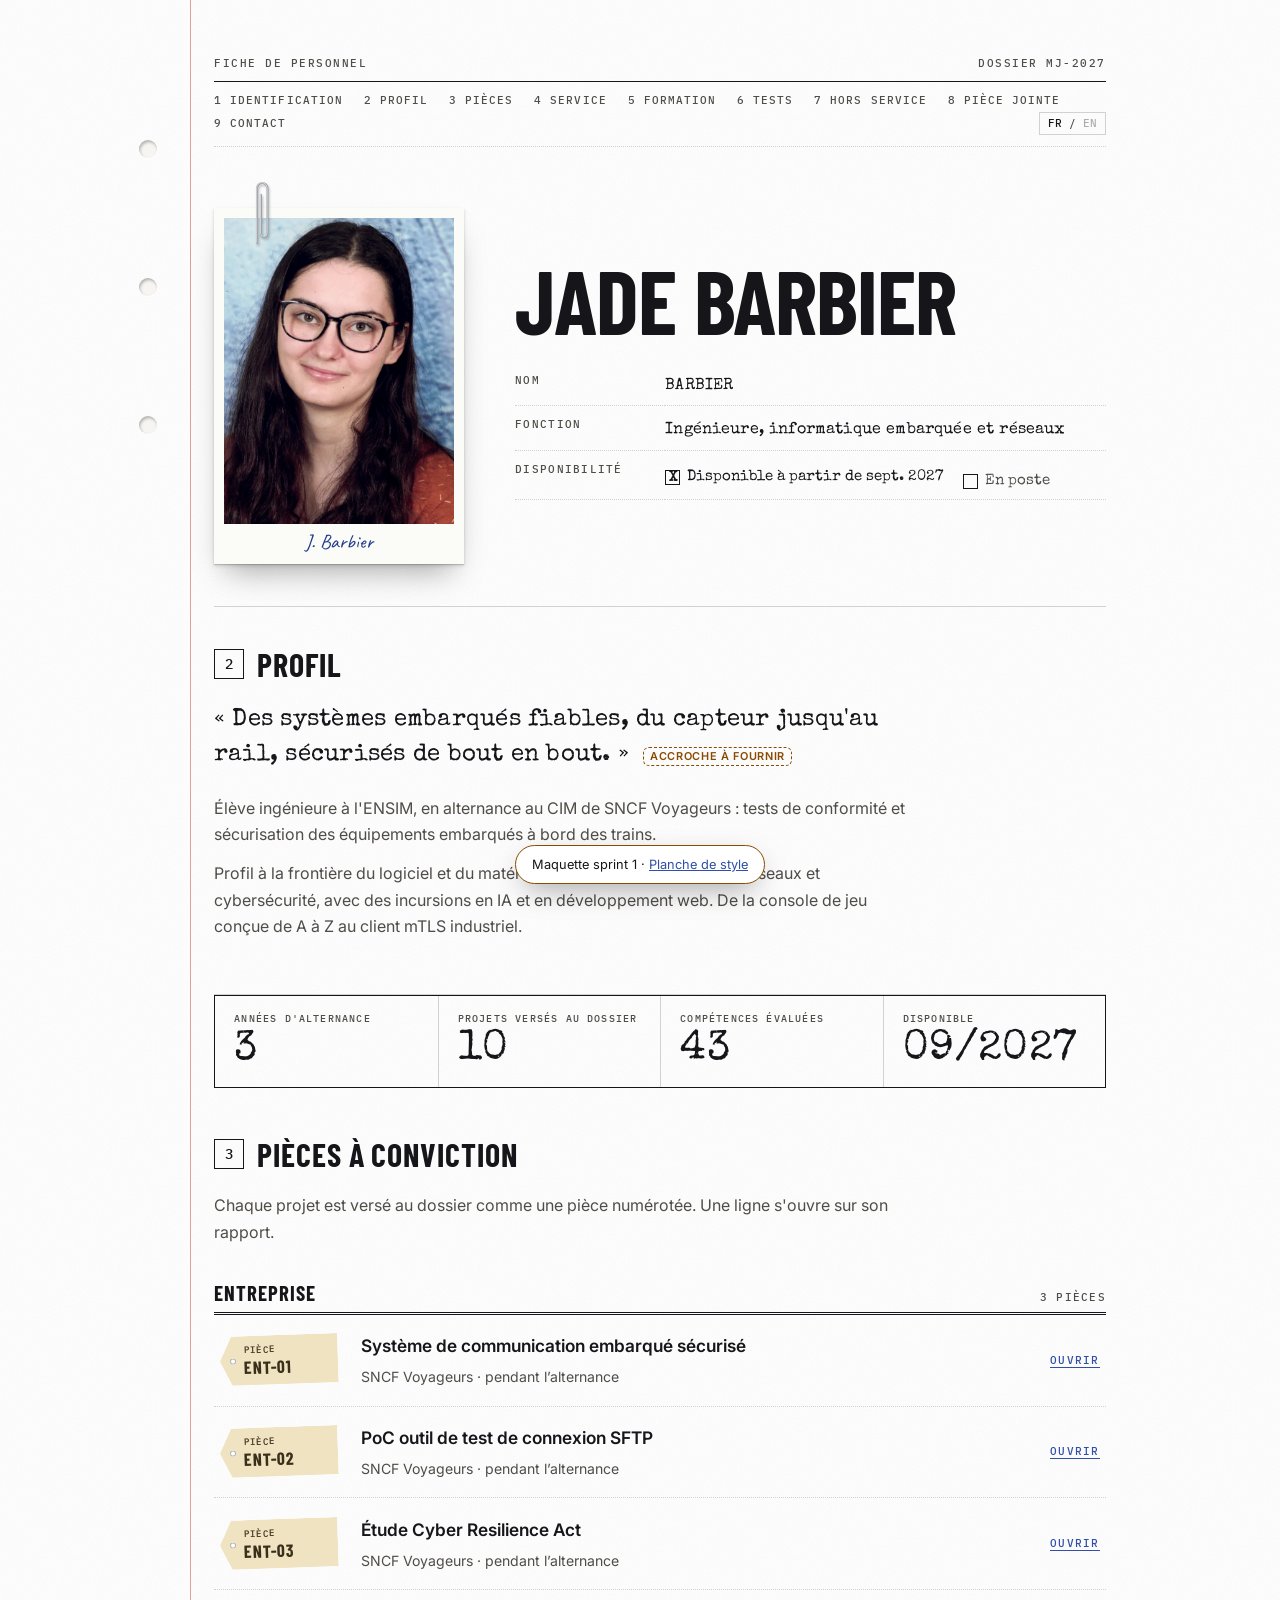
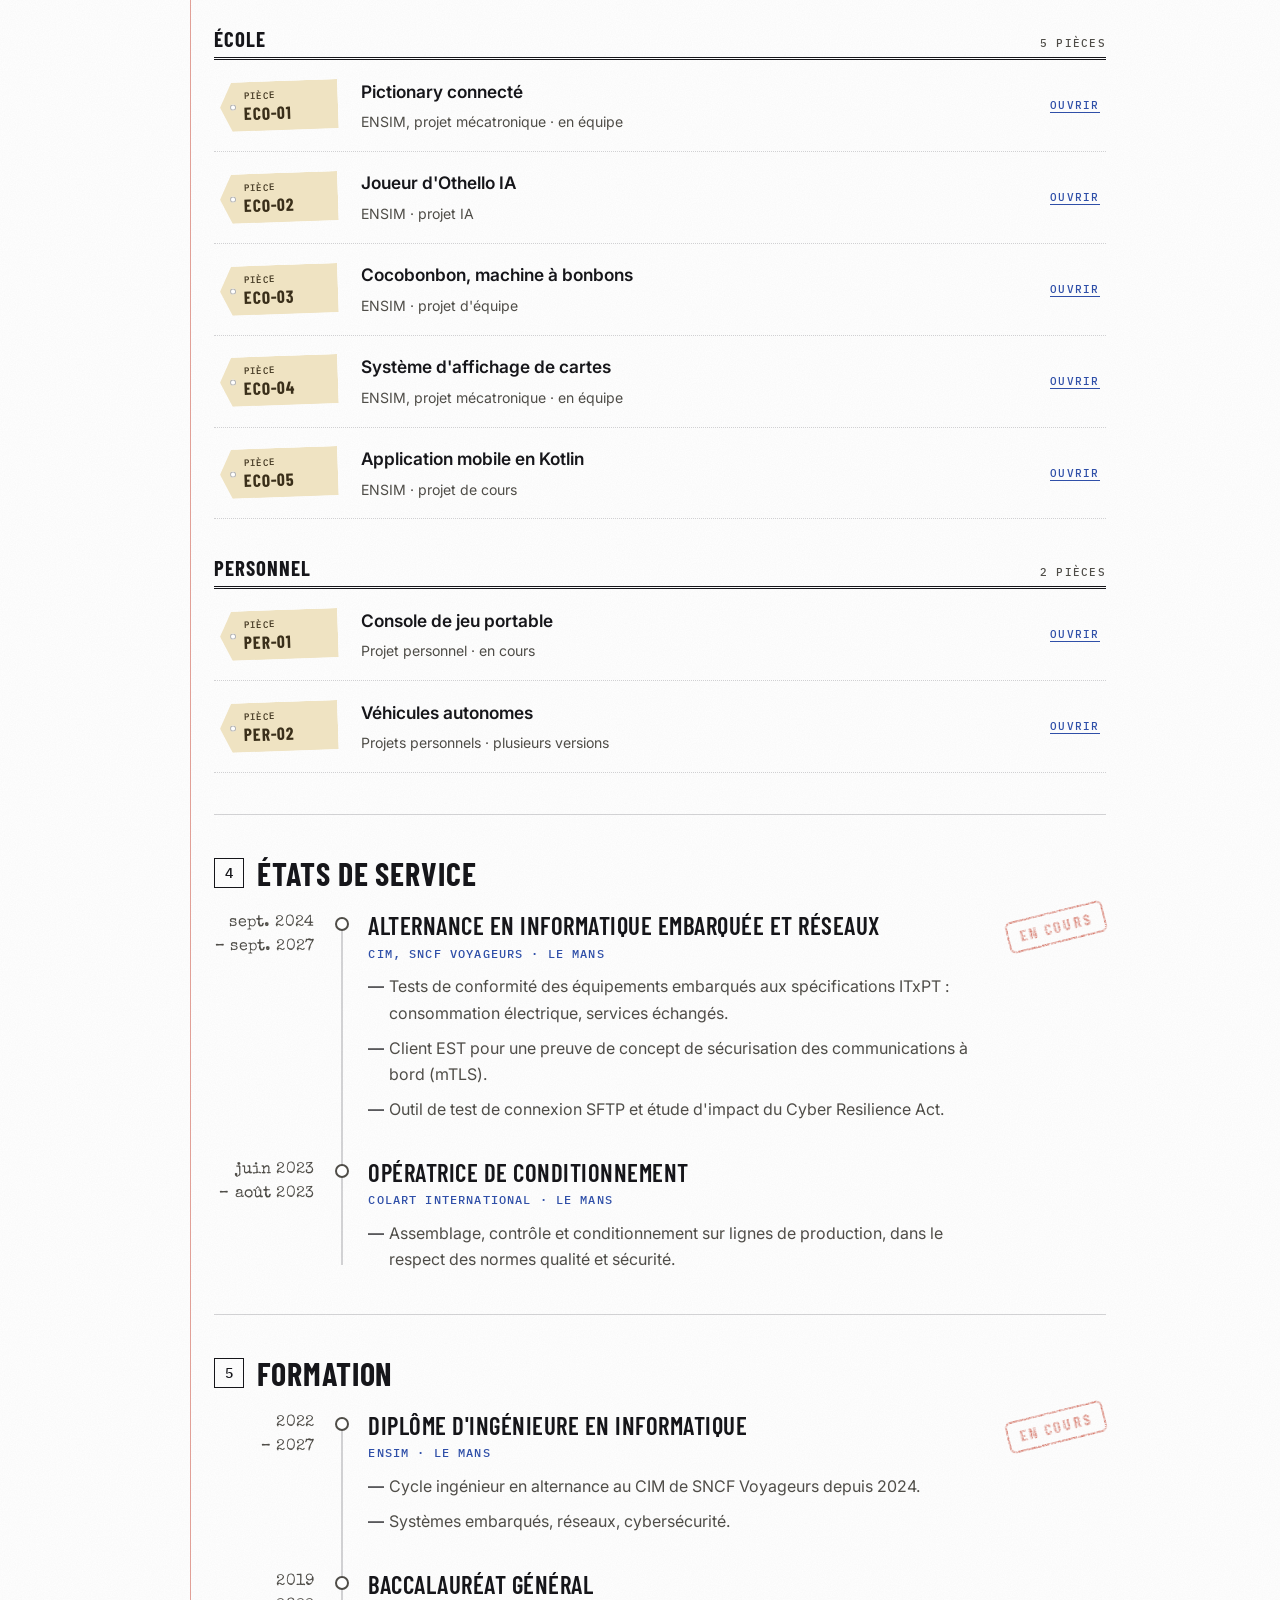
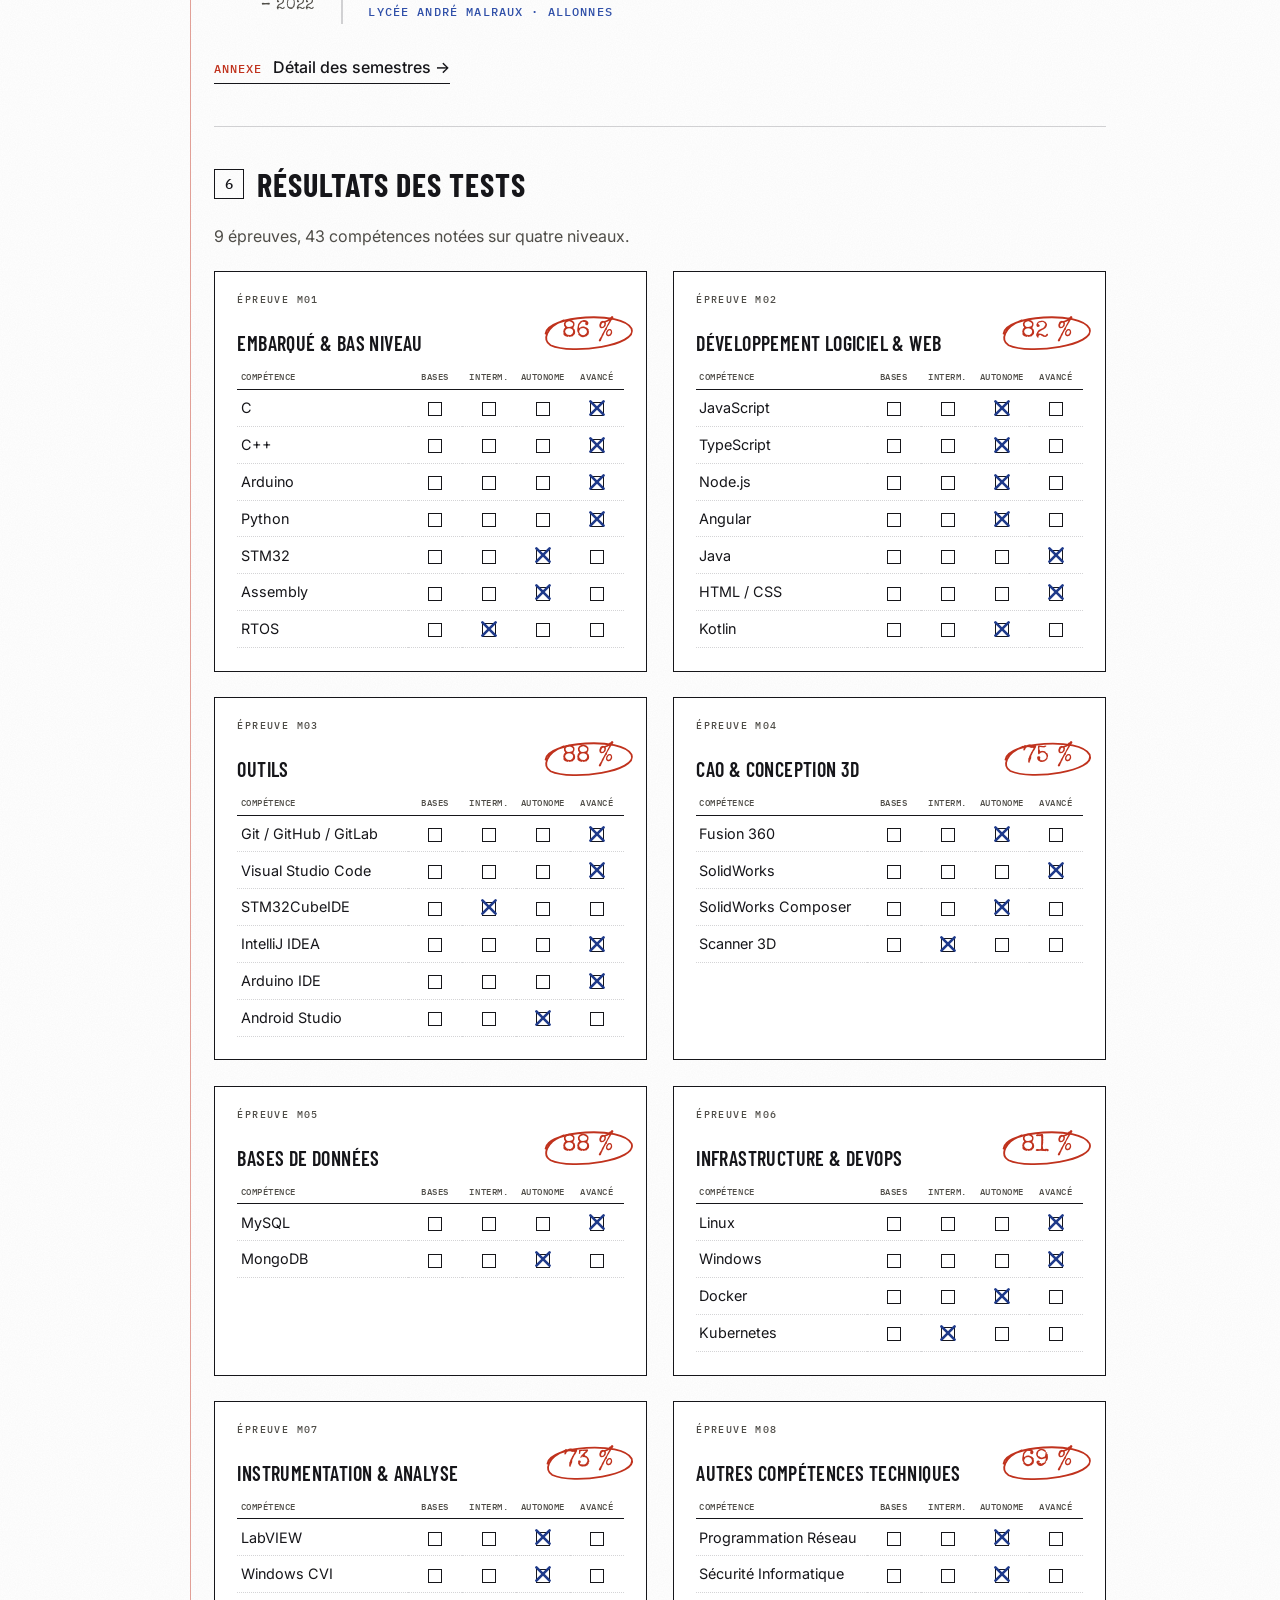
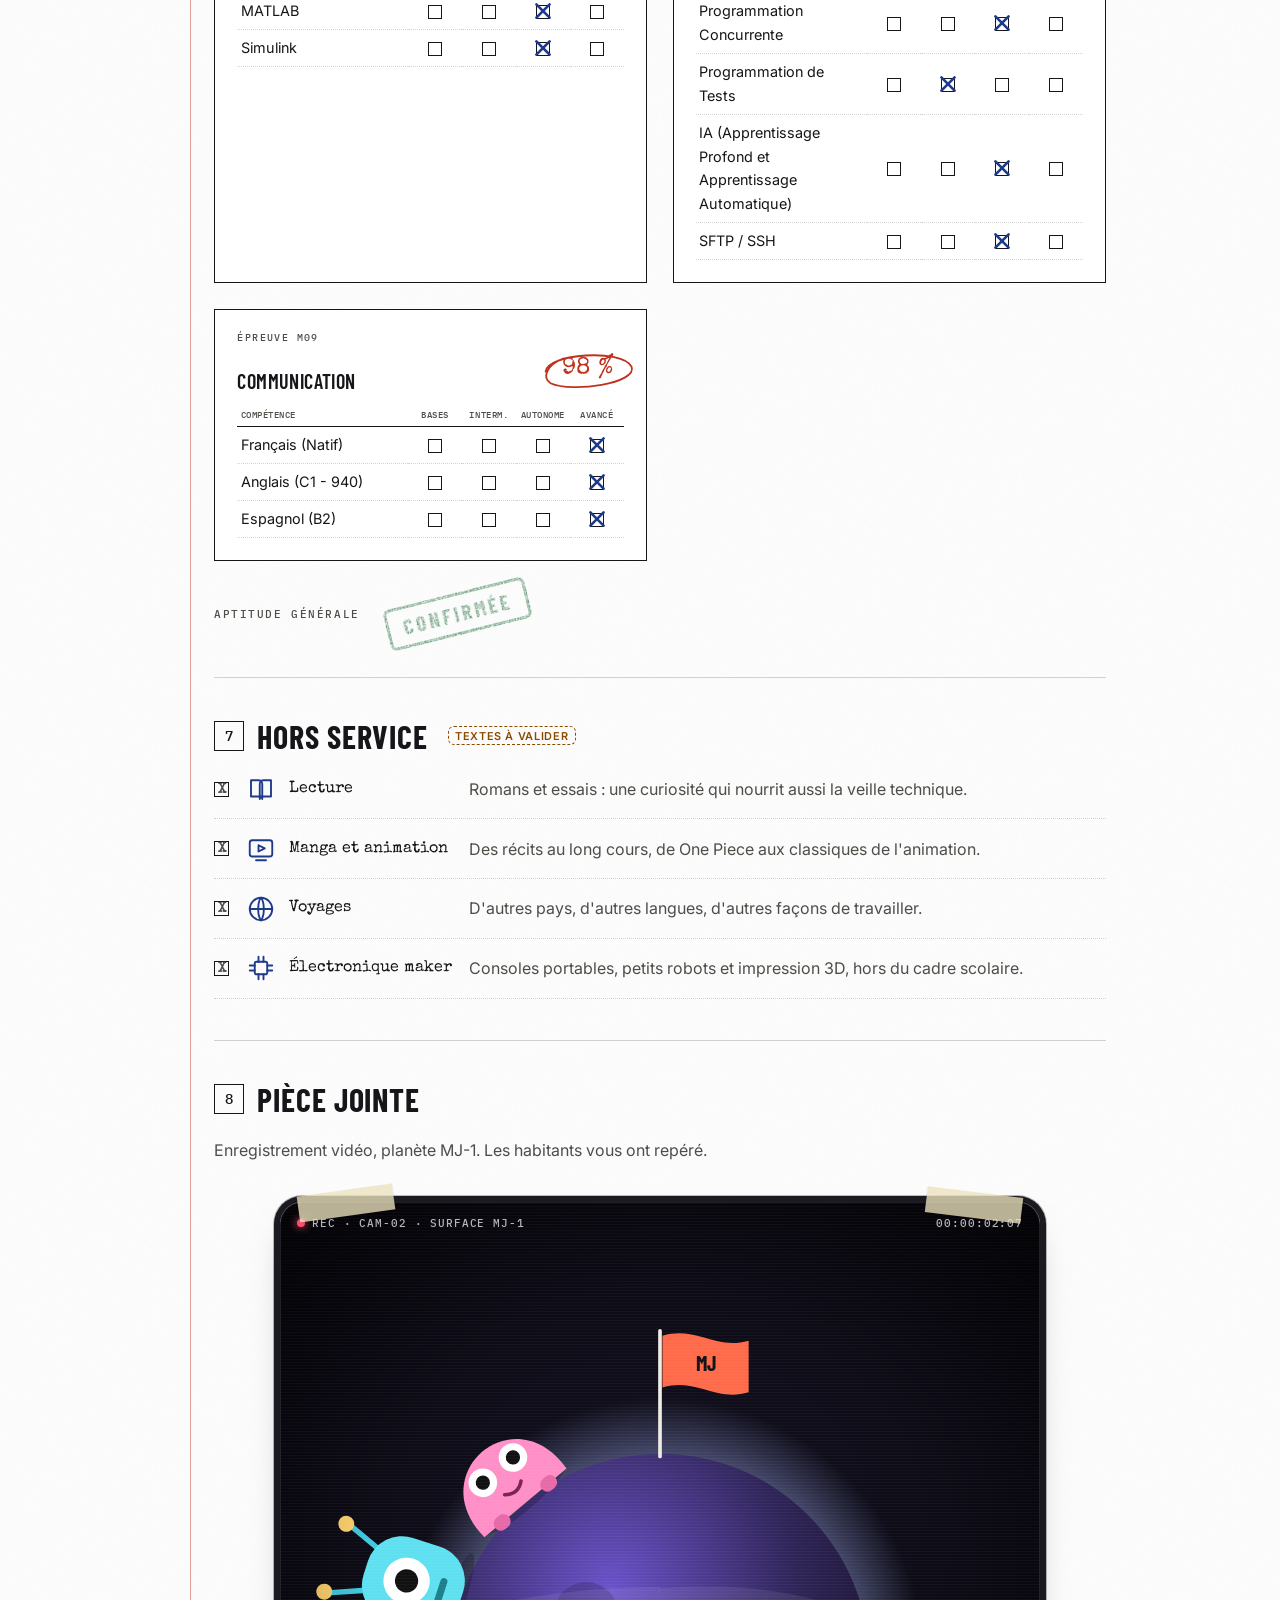
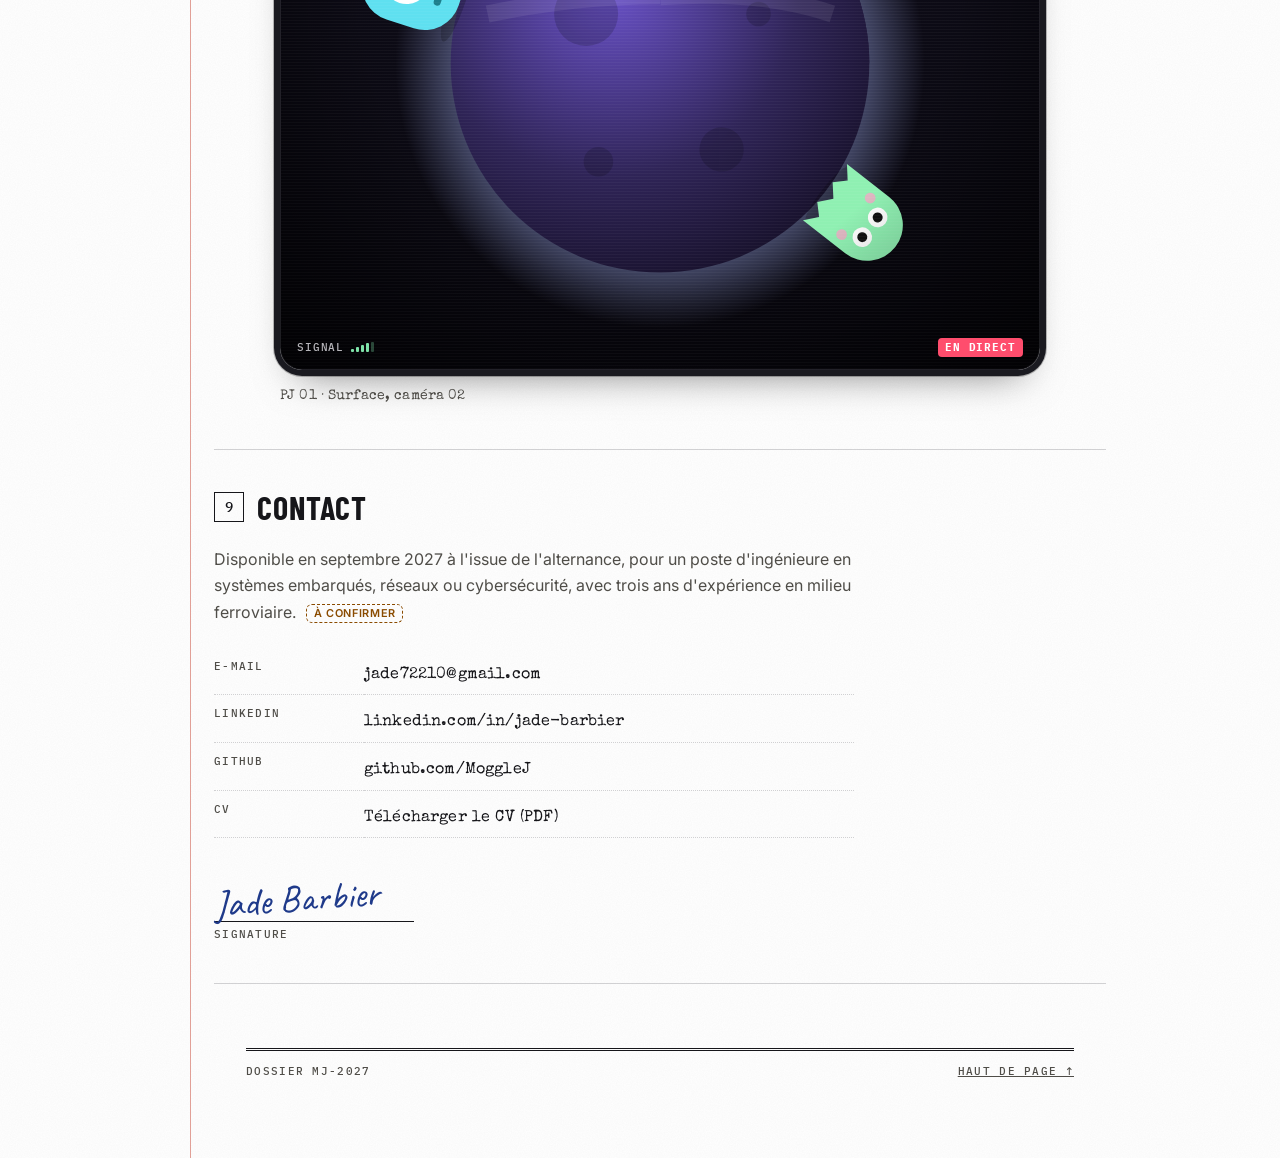
==== commit a05ab2c8: "Maquette v12 : retour à la feuille blanche, rapport avec pièces à conviction, résultats de tests et " ====
--- a/maquette/index.html
+++ b/maquette/index.html
@@ -20,6 +20,10 @@
       <span>Fiche de personnel</span>
       <span>Dossier MJ-2027</span>
     </header>
+    <nav class="toc reveal" aria-label="Sommaire">
+      <a href="#identite">1 Identification</a><a href="#observations">2 Profil</a><a href="#projets">3 Pièces</a><a href="#experience">4 Service</a><a href="#formation">5 Formation</a><a href="#competences">6 Tests</a><a href="#hors-service">7 Hors service</a><a href="#planete">8 Pièce jointe</a><a href="#contact">9 Contact</a>
+      <button class="lang" data-toggle-lang aria-label="Changer de langue"><span class="on">FR</span>&nbsp;/&nbsp;<span>EN</span></button>
+    </nav>
 
     <!-- 1. Identification -->
     <section class="block identity" id="identite">
@@ -51,104 +55,99 @@
       </div>
     </section>
 
-  </main>
-
-  <!-- Le dossier s'ouvre dans la tablette : elle devient le fond, on continue de défiler dedans -->
-  <section class="pad" id="dossier" aria-label="Dossier MJ-2027 sur la tablette MJ-PAD">
-    <div class="pad-device">
-      <i class="pad-cam" aria-hidden="true"></i>
-      <i class="screw s1"></i><i class="screw s2"></i><i class="screw s3"></i><i class="screw s4"></i>
-      <div class="pad-screen" data-theme="dark">
-        <div class="pad-bar">
-          <span>MJ-PAD · <b class="pad-where">Dossier</b></span>
-          <span class="pad-tools"><button class="t-btn lang" data-toggle-lang aria-label="Changer de langue"><span class="on">FR</span>&nbsp;/&nbsp;<span>EN</span></button></span>
-          <span class="t-clock">T+00:00:00</span>
-        </div>
-        <div class="pad-intro">
-          <span class="mono" data-anim>Dossier MJ-2027 · BARBIER J.</span>
-          <p class="intro-title" data-anim style="--d:1">Ingénieure, informatique embarquée et réseaux</p>
-          <dl class="stats">
-            <div data-anim style="--d:2"><dt>Ans d'alternance</dt><dd><span data-count="3">0</span></dd></div>
-            <div data-anim style="--d:3"><dt>Projets documentés</dt><dd><span data-count="10">0</span></dd></div>
-            <div data-anim style="--d:4"><dt>Compétences évaluées</dt><dd><span data-count="43">0</span></dd></div>
-            <div data-anim style="--d:5"><dt>Disponible</dt><dd>09<small>/2027</small></dd></div>
-          </dl>
-        </div>
-        <div class="pad-body">
-          <nav class="pad-rail" aria-label="Parties du dossier">
-            <a href="#projets"><i>01</i>Projets</a>
-            <a href="#experience"><i>02</i>Expérience</a>
-            <a href="#formation"><i>03</i>Formation</a>
-            <a href="#competences"><i>04</i>Compétences</a>
-            <a href="#hors-service"><i>05</i>Hors service</a>
-            <a href="#planete"><i>06</i>Planète</a>
-          </nav>
-          <div class="pad-content">
-          <section class="pad-sec" id="projets" data-label="Projets">
-            <header class="pad-h" data-anim><span class="mono">01 · Journal de missions</span><h2>Projets</h2></header>
-            <p class="pad-lead" data-anim><span class="js-count">10</span> missions, classées par contexte. Une ligne s'ouvre sur son rapport complet.</p>
-            <div id="t-projects"></div>
-          </section>
-          <section class="pad-sec" id="experience" data-label="Expérience">
-            <header class="pad-h" data-anim><span class="mono">02 · Affectations</span><h2>Expérience</h2></header>
-            <ol class="xline">
-              <i class="xl-line" aria-hidden="true"><i></i></i>
-              <li class="xl-item current" data-anim style="--d:0">
-                <span class="xl-node" aria-hidden="true"></span>
-                <div class="xl-card">
-                  <div class="xl-head"><img class="xp-logo" src="assets/sncf.webp" alt="SNCF Voyageurs" width="52" height="52"><div><span class="xl-when">Sept. 2024 – sept. 2027 · en cours</span><h3>Alternance en informatique embarquée et réseaux</h3><span class="xl-where">CIM, SNCF Voyageurs · Le Mans</span></div></div>
-                  <ul><li style="--d:0">Tests de conformité des équipements embarqués aux spécifications ITxPT : consommation électrique, services échangés.</li><li style="--d:1">Client EST pour une preuve de concept de sécurisation des communications à bord (mTLS).</li><li style="--d:2">Outil de test de connexion SFTP et étude d'impact du Cyber Resilience Act.</li></ul>
-                </div>
-              </li>
-              <li class="xl-item" data-anim style="--d:1">
-                <span class="xl-node" aria-hidden="true"></span>
-                <div class="xl-card">
-                  <div class="xl-head"><img class="xp-logo" src="assets/colart.webp" alt="Colart" width="52" height="52"><div><span class="xl-when">Juin – août 2023</span><h3>Opératrice de conditionnement</h3><span class="xl-where">Colart International · Le Mans</span></div></div>
-                  <ul><li style="--d:0">Assemblage, contrôle et conditionnement sur lignes de production, dans le respect des normes qualité et sécurité.</li></ul>
-                </div>
-              </li>
-            </ol>
-          </section>
-          <section class="pad-sec" id="formation" data-label="Formation">
-            <header class="pad-h" data-anim><span class="mono">03 · Cursus</span><h2>Formation</h2></header>
-            <ol class="xline">
-              <i class="xl-line" aria-hidden="true"><i></i></i>
-              <li class="xl-item current" data-anim style="--d:0">
-                <span class="xl-node" aria-hidden="true"></span>
-                <div class="xl-card">
-                  <div class="xl-head"><img class="xp-logo" src="assets/ensim.webp" alt="ENSIM" width="52" height="52"><div><span class="xl-when">2022 – 2027</span><h3>Diplôme d'ingénieure en informatique</h3><span class="xl-where">ENSIM · Le Mans</span></div></div>
-                  <ul><li style="--d:0">Cycle ingénieur en alternance au CIM de SNCF Voyageurs depuis 2024.</li><li style="--d:1">Systèmes embarqués, réseaux, cybersécurité.</li></ul>
-                </div>
-              </li>
-              <li class="xl-item" data-anim style="--d:1">
-                <span class="xl-node" aria-hidden="true"></span>
-                <div class="xl-card">
-                  <div class="xl-head"><img class="xp-logo" src="assets/malraux.webp" alt="Lycée André Malraux" width="52" height="52"><div><span class="xl-when">2019 – 2022</span><h3>Baccalauréat général</h3><span class="xl-where">Lycée André Malraux · Allonnes</span></div></div>
-                  
-                </div>
-              </li>
-            </ol>
-            <!-- Lien vers la page externe parcours-universitaire.html : supprimer cette ligne pour la retirer -->
-            <a class="pad-link" href="parcours-universitaire.html" data-anim>Détail des semestres →</a>
-          </section>
-          <section class="pad-sec" id="competences" data-label="Compétences">
-            <header class="pad-h" data-anim><span class="mono">04 · Résultats des tests</span><h2>Compétences</h2></header>
-            <p class="pad-lead t-count" data-anim></p>
-            <div id="tests" class="pad-tests"></div>
-          </section>
-          <section class="pad-sec" id="hors-service" data-label="Hors service">
-            <header class="pad-h" data-anim><span class="mono">05 · Centres d'intérêt <span class="todo">textes à valider</span></span><h2>Hors service</h2></header>
-            <ul class="hobbies">
-              <li data-anim style="--d:0"><svg class="draw" viewBox="0 0 24 24" fill="none" stroke="currentColor" stroke-width="1.5" stroke-linecap="round" stroke-linejoin="round" aria-hidden="true"><path d="M4 5h6a3 3 0 0 1 3 3v12a2 2 0 0 0-2-2H4z"/><path d="M20 5h-6a3 3 0 0 0-3 3v12a2 2 0 0 1 2-2h7z"/></svg><b>Lecture</b><span>Romans et essais : une curiosité qui nourrit aussi la veille technique.</span></li>
-              <li data-anim style="--d:1"><svg class="draw" viewBox="0 0 24 24" fill="none" stroke="currentColor" stroke-width="1.5" stroke-linecap="round" stroke-linejoin="round" aria-hidden="true"><rect x="3" y="5" width="18" height="13" rx="2"/><path d="M10 9l5 2.5-5 2.5z"/><path d="M8 21h8"/></svg><b>Manga et animation</b><span>Des récits au long cours, de One Piece aux classiques de l'animation.</span></li>
-              <li data-anim style="--d:2"><svg class="draw" viewBox="0 0 24 24" fill="none" stroke="currentColor" stroke-width="1.5" stroke-linecap="round" stroke-linejoin="round" aria-hidden="true"><circle cx="12" cy="12" r="9"/><path d="M3 12h18M12 3c3 3.5 3 14.5 0 18M12 3c-3 3.5-3 14.5 0 18"/></svg><b>Voyages</b><span>D'autres pays, d'autres langues, d'autres façons de travailler.</span></li>
-              <li data-anim style="--d:3"><svg class="draw" viewBox="0 0 24 24" fill="none" stroke="currentColor" stroke-width="1.5" stroke-linecap="round" stroke-linejoin="round" aria-hidden="true"><rect x="7" y="7" width="10" height="10" rx="1.5"/><path d="M10 3v4M14 3v4M10 17v4M14 17v4M3 10h4M3 14h4M17 10h4M17 14h4"/></svg><b>Électronique maker</b><span>Consoles portables, petits robots et impression 3D, hors du cadre scolaire.</span></li>
-            </ul>
-          </section>
-          <section class="pad-sec" id="planete" data-label="Planète MJ-1">
-            <header class="pad-h" data-anim><span class="mono">06 · Flux vidéo</span><h2>Planète MJ-1</h2></header>
-            <p class="pad-lead" data-anim>Retransmission en direct depuis la surface. Les habitants vous ont repéré.</p>
-            <div class="screen planet-screen" data-theme="dark" id="planet">
+    <!-- Relevé : chiffres clés, comptés à l'arrivée -->
+    <dl class="tally" data-anim>
+      <div><dt>Années d'alternance</dt><dd class="typed" data-count="3">0</dd></div>
+      <div><dt>Projets versés au dossier</dt><dd class="typed" data-count="10">0</dd></div>
+      <div><dt>Compétences évaluées</dt><dd class="typed" data-count="43">0</dd></div>
+      <div><dt>Disponible</dt><dd class="typed">09/2027</dd></div>
+    </dl>
+
+    <section class="block" id="projets">
+      <h2 class="block-title reveal"><span>3</span>Pièces à conviction</h2>
+      <p class="obs reveal">Chaque projet est versé au dossier comme une pièce numérotée. Une ligne s'ouvre sur son rapport.</p>
+      <div id="evidence"></div>
+    </section>
+
+    <section class="block" id="experience">
+      <h2 class="block-title reveal"><span>4</span>États de service</h2>
+      <ol class="ink-line">
+        <i class="ink-rule" aria-hidden="true"><i></i></i>
+        <li class="ink-item" data-anim style="--d:0">
+          <span class="ink-dot" aria-hidden="true"></span>
+          <div class="ink-when typed">sept. 2024 <span class="to">– sept. 2027</span></div>
+          <div class="ink-body">
+            <h3>Alternance en informatique embarquée et réseaux</h3>
+            <div class="ink-where">CIM, SNCF Voyageurs · Le Mans</div>
+            <ul><li style="--d:0">Tests de conformité des équipements embarqués aux spécifications ITxPT : consommation électrique, services échangés.</li><li style="--d:1">Client EST pour une preuve de concept de sécurisation des communications à bord (mTLS).</li><li style="--d:2">Outil de test de connexion SFTP et étude d'impact du Cyber Resilience Act.</li></ul>
+          </div>
+          <span class="stamp mini">En cours</span>
+        </li>
+        <li class="ink-item" data-anim style="--d:1">
+          <span class="ink-dot" aria-hidden="true"></span>
+          <div class="ink-when typed">juin 2023 <span class="to">– août 2023</span></div>
+          <div class="ink-body">
+            <h3>Opératrice de conditionnement</h3>
+            <div class="ink-where">Colart International · Le Mans</div>
+            <ul><li style="--d:0">Assemblage, contrôle et conditionnement sur lignes de production, dans le respect des normes qualité et sécurité.</li></ul>
+          </div>
+          
+        </li>
+      </ol>
+    </section>
+
+    <section class="block" id="formation">
+      <h2 class="block-title reveal"><span>5</span>Formation</h2>
+      <ol class="ink-line">
+        <i class="ink-rule" aria-hidden="true"><i></i></i>
+        <li class="ink-item" data-anim style="--d:0">
+          <span class="ink-dot" aria-hidden="true"></span>
+          <div class="ink-when typed">2022 <span class="to">– 2027</span></div>
+          <div class="ink-body">
+            <h3>Diplôme d'ingénieure en informatique</h3>
+            <div class="ink-where">ENSIM · Le Mans</div>
+            <ul><li style="--d:0">Cycle ingénieur en alternance au CIM de SNCF Voyageurs depuis 2024.</li><li style="--d:1">Systèmes embarqués, réseaux, cybersécurité.</li></ul>
+          </div>
+          <span class="stamp mini">En cours</span>
+        </li>
+        <li class="ink-item" data-anim style="--d:1">
+          <span class="ink-dot" aria-hidden="true"></span>
+          <div class="ink-when typed">2019 <span class="to">– 2022</span></div>
+          <div class="ink-body">
+            <h3>Baccalauréat général</h3>
+            <div class="ink-where">Lycée André Malraux · Allonnes</div>
+            
+          </div>
+          
+        </li>
+      </ol>
+      <!-- Lien vers la page externe parcours-universitaire.html : supprimer cette ligne pour la retirer -->
+      <a class="annex-link reveal" href="parcours-universitaire.html"><span class="mono">Annexe</span> Détail des semestres →</a>
+    </section>
+
+    <section class="block" id="competences">
+      <h2 class="block-title reveal"><span>6</span>Résultats des tests</h2>
+      <p class="obs reveal t-count"></p>
+      <div id="tests" class="exams"></div>
+      <div class="verdict" data-anim><span class="mono">Aptitude générale</span><span class="stamp land">Confirmée</span></div>
+    </section>
+
+    <section class="block" id="hors-service">
+      <h2 class="block-title reveal"><span>7</span>Hors service <span class="todo">textes à valider</span></h2>
+      <ul class="checklist ticks">
+        <li data-anim style="--d:0"><span class="check on"></span><svg class="draw" viewBox="0 0 24 24" fill="none" stroke="currentColor" stroke-width="1.5" stroke-linecap="round" stroke-linejoin="round" aria-hidden="true"><path d="M4 5h6a3 3 0 0 1 3 3v12a2 2 0 0 0-2-2H4z"/><path d="M20 5h-6a3 3 0 0 0-3 3v12a2 2 0 0 1 2-2h7z"/></svg><b>Lecture</b><span>Romans et essais : une curiosité qui nourrit aussi la veille technique.</span></li>
+        <li data-anim style="--d:1"><span class="check on"></span><svg class="draw" viewBox="0 0 24 24" fill="none" stroke="currentColor" stroke-width="1.5" stroke-linecap="round" stroke-linejoin="round" aria-hidden="true"><rect x="3" y="5" width="18" height="13" rx="2"/><path d="M10 9l5 2.5-5 2.5z"/><path d="M8 21h8"/></svg><b>Manga et animation</b><span>Des récits au long cours, de One Piece aux classiques de l'animation.</span></li>
+        <li data-anim style="--d:2"><span class="check on"></span><svg class="draw" viewBox="0 0 24 24" fill="none" stroke="currentColor" stroke-width="1.5" stroke-linecap="round" stroke-linejoin="round" aria-hidden="true"><circle cx="12" cy="12" r="9"/><path d="M3 12h18M12 3c3 3.5 3 14.5 0 18M12 3c-3 3.5-3 14.5 0 18"/></svg><b>Voyages</b><span>D'autres pays, d'autres langues, d'autres façons de travailler.</span></li>
+        <li data-anim style="--d:3"><span class="check on"></span><svg class="draw" viewBox="0 0 24 24" fill="none" stroke="currentColor" stroke-width="1.5" stroke-linecap="round" stroke-linejoin="round" aria-hidden="true"><rect x="7" y="7" width="10" height="10" rx="1.5"/><path d="M10 3v4M14 3v4M10 17v4M14 17v4M3 10h4M3 14h4M17 10h4M17 14h4"/></svg><b>Électronique maker</b><span>Consoles portables, petits robots et impression 3D, hors du cadre scolaire.</span></li>
+      </ul>
+    </section>
+
+    <section class="block" id="planete">
+      <h2 class="block-title reveal"><span>8</span>Pièce jointe</h2>
+      <p class="obs reveal">Enregistrement vidéo, planète MJ-1. Les habitants vous ont repéré.</p>
+      <figure class="attachment solo reveal">
+        <i class="tape t1" aria-hidden="true"></i><i class="tape t2" aria-hidden="true"></i>
+        <div class="screen planet-screen" data-theme="dark" id="planet">
                 <div class="hud top"><span><b class="rec"></b><span class="hud-l">REC · CAM-02 · SURFACE MJ-1</span></span><span class="timecode">00:00:00:00</span></div>
                 <svg viewBox="0 0 600 560" role="img" aria-label="Planète violette avec trois petits habitants et un drapeau">
                   <defs>
@@ -230,18 +229,13 @@
                 <div class="hud bottom"><span>SIGNAL <i class="bars"><i></i><i></i><i></i><i></i><i></i></i></span><span class="live">EN DIRECT</span></div>
                 <button class="hud-close" hidden>Refermer</button>
               </div>
-          </section>
-          </div>
-        </div>
-        <div class="pad-end">Fin du dossier</div>
-      </div>
-    </div>
-  </section>
-
-  <main class="sheet sheet-end">
+        <figcaption class="typed">PJ 01 · Surface, caméra 02</figcaption>
+      </figure>
+    </section>
+
     <!-- Contact : réseaux et signature -->
     <section class="block" id="contact">
-      <h2 class="block-title reveal"><span>3</span>Contact</h2>
+      <h2 class="block-title reveal"><span>9</span>Contact</h2>
       <p class="obs reveal">Disponible en septembre 2027 à l'issue de l'alternance, pour un poste d'ingénieure en systèmes embarqués, réseaux ou cybersécurité, avec trois ans d'expérience en milieu ferroviaire. <span class="todo">à confirmer</span></p>
       <table class="form contact-form reveal">
         <tr><th>E-mail</th><td><a class="typed" href="mailto:jade72210@gmail.com">jade72210@gmail.com</a></td></tr>
--- a/maquette/fiche.css
+++ b/maquette/fiche.css
@@ -528,3 +528,140 @@
   .planet-screen svg { padding: 2rem 0 1.6rem; }
   .hud-close { bottom: 2.3rem; right: .6rem; font-size: .58rem; }
 }
+
+/* ---------- v12 : tout sur la feuille, en rapport avec pièces à conviction ---------- */
+.sheet [data-anim] { opacity: 0; transform: translateY(18px); transition: opacity .8s cubic-bezier(.2, .8, .2, 1), transform .8s cubic-bezier(.2, .8, .2, 1); transition-delay: calc(var(--d, 0) * 90ms); }
+.sheet [data-anim].in { opacity: 1; transform: none; }
+
+/* Sommaire */
+.toc { display: flex; flex-wrap: wrap; align-items: center; gap: .3rem 1.3rem; padding: .7rem 0; border-bottom: 1px dotted var(--border); font: 500 .66rem var(--font-mono); letter-spacing: .1em; text-transform: uppercase; }
+.toc a { color: var(--muted); text-decoration: none; }
+.toc a:hover { color: var(--accent); }
+.toc .lang { margin-left: auto; background: none; border: 1px solid var(--border); padding: .2rem .5rem; font: inherit; color: var(--muted); cursor: pointer; }
+.toc .lang .on { color: var(--text); }
+
+/* Relevé chiffré */
+.tally { display: grid; grid-template-columns: repeat(4, 1fr); margin: 0 0 .5rem; border: 1.5px solid var(--text); }
+.tally > div { padding: 1rem 1.2rem; border-left: 1px solid var(--border); }
+.tally > div:first-child { border-left: 0; }
+.tally dt { font: 500 .62rem var(--font-mono); letter-spacing: .12em; text-transform: uppercase; color: var(--muted); }
+.tally dd { margin: .3rem 0 0; font-size: clamp(1.8rem, 4vw, 2.6rem); line-height: 1; }
+
+/* Pièces à conviction */
+.ev-group { margin-top: 2.2rem; }
+.ev-cat { display: flex; justify-content: space-between; align-items: baseline; font: 700 1.3rem var(--font-title); text-transform: uppercase; letter-spacing: .05em; padding-bottom: .4rem; border-bottom: 3px double var(--text); }
+.ev-cat span { font: 500 .66rem var(--font-mono); letter-spacing: .12em; color: var(--muted); }
+.ev { border-bottom: 1px dotted var(--border); }
+.ev-row { display: grid; grid-template-columns: 118px 1fr auto; gap: 1.4rem; align-items: center; width: 100%; padding: 1.1rem .4rem; background: none; border: 0; color: var(--text); text-align: left; font: inherit; cursor: pointer; transition: background .25s; }
+.ev-row:hover, .ev-row[aria-expanded="true"] { background: color-mix(in srgb, var(--accent) 5%, transparent); }
+.ev-tag { position: relative; display: grid; padding: .45rem .7rem .45rem 1.5rem; background: #efe3c2; color: #3a2f1a; font: 500 .58rem var(--font-mono); letter-spacing: .14em; text-transform: uppercase; clip-path: polygon(12px 0, 100% 0, 100% 100%, 12px 100%, 0 50%); transform: rotate(-2deg); transition: transform .3s; }
+.ev-tag b { font: 700 1.1rem var(--font-title); letter-spacing: .04em; }
+.ev-tag i { position: absolute; left: 10px; top: 50%; width: 6px; height: 6px; margin-top: -3px; border-radius: 50%; background: var(--bg-0); box-shadow: inset 0 0 0 1px rgba(0, 0, 0, .3); }
+.ev-row:hover .ev-tag { transform: rotate(1deg); }
+.ev-main { display: grid; gap: .25rem; }
+.ev-main b { font-weight: 600; font-size: 1.08rem; }
+.ev-main span { color: var(--muted); font-size: .88rem; }
+.ev-go { font: 500 .66rem var(--font-mono); letter-spacing: .12em; text-transform: uppercase; color: var(--accent); border-bottom: 1px solid currentColor; }
+.ev-report { display: grid; grid-template-columns: 250px 1fr; gap: 2.6rem; padding: 1.6rem .4rem 2.6rem; animation: unfold .45s ease-out; }
+.ev-report[hidden] { display: none; }
+.ev-photo { position: relative; margin: .6rem 0 0; padding: 10px 10px 38px; background: #fbfbf8; transform: rotate(-2deg); align-self: start; box-shadow: 0 1px 1px rgba(0, 0, 0, .15), 0 14px 26px -12px rgba(0, 0, 0, .35); }
+.ev-photo img { display: block; width: 100%; aspect-ratio: 4 / 3; object-fit: cover; filter: saturate(.85) contrast(1.04); }
+.ev-photo figcaption { position: absolute; left: 0; right: 0; bottom: 6px; text-align: center; font-size: 1.2rem; color: #1f3a8a; }
+.ev-photo .tape.t1 { left: 50%; margin-left: -48px; top: -12px; }
+.ev-photo.missing { display: grid; }
+.ev-photo.missing .mono { display: grid; place-items: center; aspect-ratio: 4 / 3; text-align: center; font: 500 .62rem/1.6 var(--font-mono); letter-spacing: .14em; text-transform: uppercase; color: #8b8780; border: 1.5px dashed #c9c5bc; background: repeating-linear-gradient(-45deg, transparent 0 8px, rgba(0, 0, 0, .03) 8px 9px); }
+.ev-text h4 { font: 500 .64rem var(--font-mono); letter-spacing: .14em; text-transform: uppercase; color: var(--accent-3); margin: 1.3rem 0 .5rem; }
+.ev-text p { margin: 0; color: var(--muted); }
+.ev-meta th { width: 110px; }
+.ev-log td:first-child { width: 150px; font-weight: 600; color: var(--text); }
+.ev-log td { color: var(--muted); }
+.ev-tags { margin: 1rem 0 0 !important; font: 500 .66rem var(--font-mono); letter-spacing: .1em; text-transform: uppercase; color: var(--muted); }
+.ev-note { font-size: 1.25rem; margin-top: 1rem !important; color: var(--ink) !important; }
+.ev-text .annex-link { margin-top: 1.2rem; }
+
+/* États de service et formation : frise tracée à l'encre */
+.ink-line { position: relative; list-style: none; margin: 0; padding: 0; display: grid; gap: 2.2rem; --k: 0; }
+.ink-rule { position: absolute; left: 127px; top: 8px; bottom: 8px; width: 2px; background: var(--border); }
+.ink-rule i { position: absolute; left: 0; top: 0; width: 100%; height: calc(var(--k) * 100%); background: var(--text); }
+.ink-item { position: relative; display: grid; grid-template-columns: 100px 1fr; gap: 3.4rem; }
+.ink-dot { position: absolute; left: 121px; top: .35rem; width: 14px; height: 14px; border-radius: 50%; border: 2px solid var(--muted); background: var(--bg-0); transition: background .4s, border-color .4s, transform .4s; }
+.ink-item.lit .ink-dot { background: var(--text); border-color: var(--text); transform: scale(1.15); }
+.ink-when { color: var(--muted); line-height: 1.5; text-align: right; }
+.ink-body h3 { font: 600 clamp(1.25rem, 2.4vw, 1.55rem)/1.15 var(--font-title); text-transform: uppercase; letter-spacing: .02em; padding-right: 7rem; }
+.ink-where { font: 500 .72rem var(--font-mono); letter-spacing: .1em; text-transform: uppercase; color: var(--accent); margin: .35rem 0 .8rem; }
+.ink-body ul { list-style: none; margin: 0; padding: 0; display: grid; gap: .55rem; max-width: 62ch; }
+.ink-body li { position: relative; padding-left: 1.3rem; color: var(--muted); opacity: 0; transform: translateX(-8px); transition: opacity .6s, transform .6s; transition-delay: calc(.35s + var(--d) * .12s); }
+.ink-body li::before { content: "—"; position: absolute; left: 0; color: var(--text); }
+.ink-item.in li { opacity: 1; transform: none; }
+.stamp.mini { top: 0; right: 0; font-size: .8rem; padding: .3rem .6rem; border-width: 2px; }
+.stamp.mini, .stamp.land { opacity: 0; }
+.in .stamp.mini, .in .stamp.land { animation: stampIn .45s cubic-bezier(.3, 1.6, .5, 1) .5s forwards; }
+@keyframes stampIn { from { opacity: 0; transform: rotate(-14deg) scale(2.2); } to { opacity: .82; transform: rotate(-14deg) scale(1); } }
+
+/* Résultats des tests */
+.exams { display: grid; grid-template-columns: repeat(auto-fill, minmax(380px, 1fr)); gap: 1.6rem; margin-top: 1.4rem; }
+.exam { padding: 1.3rem 1.4rem 1.4rem; border: 1.5px solid var(--text); background: var(--bg-0); }
+.exam-head { display: grid; grid-template-columns: 1fr auto; gap: .2rem 1rem; align-items: end; margin-bottom: 1rem; }
+.exam-head .mono { grid-column: 1 / -1; font: 500 .62rem var(--font-mono); letter-spacing: .14em; text-transform: uppercase; color: var(--muted); }
+.exam-head h3 { font: 600 1.25rem/1.15 var(--font-title); text-transform: uppercase; letter-spacing: .02em; }
+.exam-score { position: relative; padding: .2rem .6rem; }
+.exam-score b { font-weight: 400; font-size: 1.5rem; color: var(--accent-2); white-space: nowrap; }
+.pen-circle { position: absolute; inset: -10px -14px; width: calc(100% + 28px); height: calc(100% + 20px); fill: none; stroke: var(--accent-2); stroke-width: 2.2; stroke-linecap: round; stroke-dasharray: 340; stroke-dashoffset: 340; transition: stroke-dashoffset 1s ease .9s; }
+.exam.in .pen-circle { stroke-dashoffset: 0; }
+.exam-grid { width: 100%; border-collapse: collapse; font-size: .9rem; }
+.exam-grid th { font: 500 .54rem var(--font-mono); letter-spacing: .06em; text-transform: uppercase; color: var(--muted); padding: 0 .2rem .4rem; text-align: center; border-bottom: 1.5px solid var(--text); }
+.exam-grid th:first-child { text-align: left; }
+.exam-grid td { padding: .38rem .2rem; border-bottom: 1px dotted var(--border); }
+.exam-grid td.box { width: 54px; text-align: center; }
+.exam-grid td.box::before { content: ""; display: inline-block; width: 14px; height: 14px; border: 1.2px solid var(--text); vertical-align: middle; }
+.exam-grid td.box { position: relative; }
+.pen-x { position: absolute; left: 50%; top: 50%; width: 22px; height: 22px; margin: -11px 0 0 -11px; fill: none; stroke: #1f3a8a; stroke-width: 2.4; stroke-linecap: round; }
+.pen-x path { stroke-dasharray: 18; stroke-dashoffset: 18; transition: stroke-dashoffset .25s ease; transition-delay: calc(.3s + var(--r) * 90ms); }
+.pen-x path + path { transition-delay: calc(.42s + var(--r) * 90ms); }
+.exam.in .pen-x path { stroke-dashoffset: 0; }
+[data-theme="dark"] .pen-x { stroke: #9fb4ff; }
+.verdict { display: flex; align-items: center; gap: 1.6rem; margin-top: 2rem; }
+.verdict .mono { font: 500 .7rem var(--font-mono); letter-spacing: .14em; text-transform: uppercase; color: var(--muted); }
+.stamp.land { position: static; font-size: 1.3rem; color: var(--ok); border-color: var(--ok); }
+
+/* Hors service : cases cochées et croquis */
+.checklist.ticks li { grid-template-columns: 22px 34px 170px 1fr; align-items: center; }
+.checklist.ticks .draw { width: 30px; height: 30px; color: var(--ink); }
+.checklist.ticks .check.on::before { content: ""; }
+.checklist.ticks .in .check.on::before, .checklist.ticks li.in .check.on::before { content: "X"; animation: tick .3s ease-out .4s both; }
+@keyframes tick { from { opacity: 0; transform: scale(1.8); } }
+@media (max-width: 640px) { .checklist.ticks li { grid-template-columns: 22px 30px 1fr; } .checklist.ticks li > span:last-child { grid-column: 3; } }
+
+/* Pièce jointe : la planète */
+.attachment.solo { max-width: 760px; margin: 2.4rem auto 0; }
+
+@media (max-width: 760px) {
+  .tally { grid-template-columns: 1fr 1fr; }
+  .tally > div:nth-child(3) { border-left: 0; }
+  .tally > div:nth-child(n+3) { border-top: 1px solid var(--border); }
+  .ev-row { grid-template-columns: 96px 1fr; gap: 1rem; }
+  .ev-go { display: none; }
+  .ev-report { grid-template-columns: 1fr; gap: 1.6rem; }
+  .ev-photo { max-width: 280px; }
+  .ink-rule { left: 6px; }
+  .ink-item { grid-template-columns: 1fr; gap: .4rem; padding-left: 2rem; }
+  .ink-dot { left: 0; }
+  .ink-when { text-align: left; }
+  .ink-when br { display: none; }
+  .ink-body h3 { padding-right: 0; }
+  .stamp.mini { position: static; display: inline-block; margin-top: .8rem; justify-self: start; }
+  .exams { grid-template-columns: 1fr; }
+  .exam-grid td.box { width: 40px; }
+  .toc .lang { margin-left: 0; }
+}
+@media (prefers-reduced-motion: reduce) {
+  .sheet [data-anim], .ink-body li { opacity: 1; transform: none; transition: none; }
+  .pen-x path, .pen-circle { stroke-dashoffset: 0; transition: none; }
+  .stamp.mini, .stamp.land { opacity: .82; animation: none; }
+}
+.exams { grid-template-columns: repeat(auto-fill, minmax(min(380px, 100%), 1fr)); }
+.exam { min-width: 0; }
+.stamp.mini { font-size: 1rem; padding: .35rem .7rem; border-width: 2.5px; }
+@media (max-width: 480px) { .exam { padding: 1rem; } .exam-grid td.box { width: 34px; } .exam-grid th { font-size: .5rem; } .exam-head h3 { font-size: 1.1rem; } }
+.ink-when .to { display: block; }
+@media (max-width: 760px) { .ink-when .to { display: inline; } }
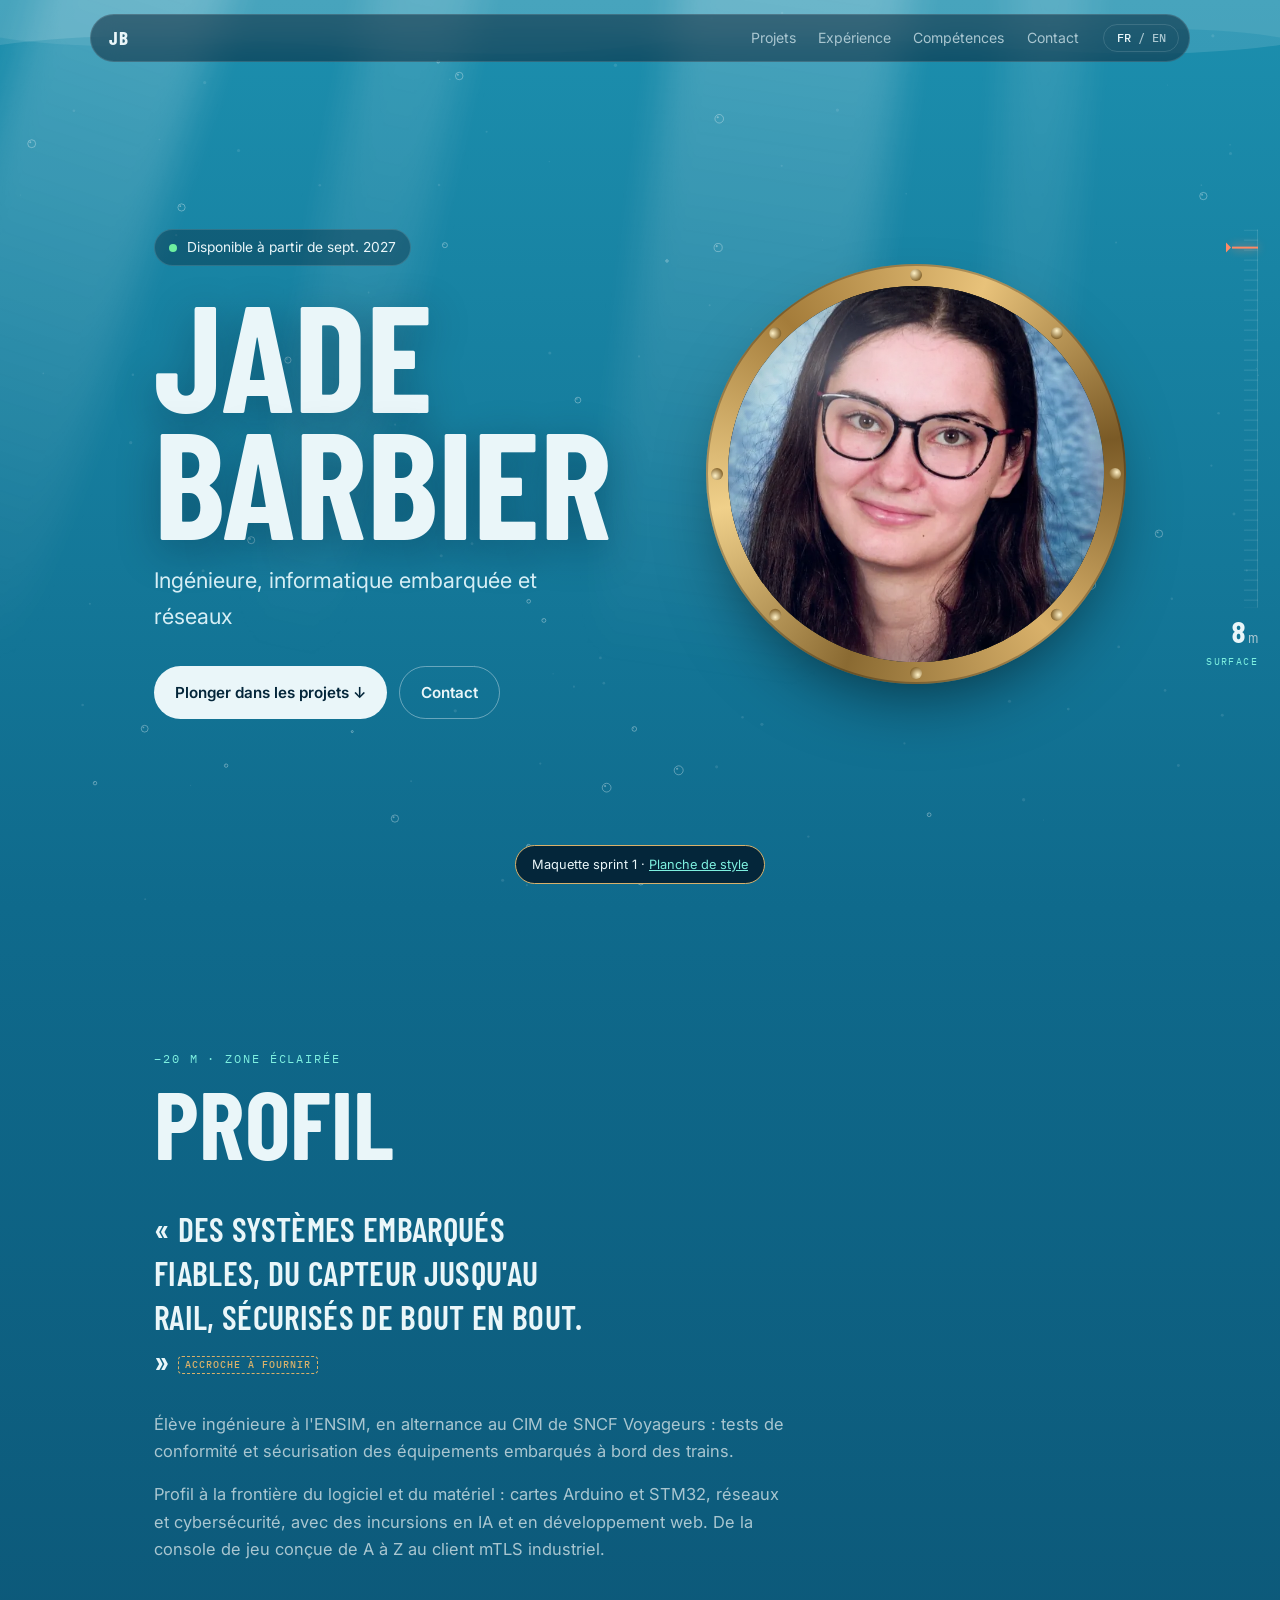
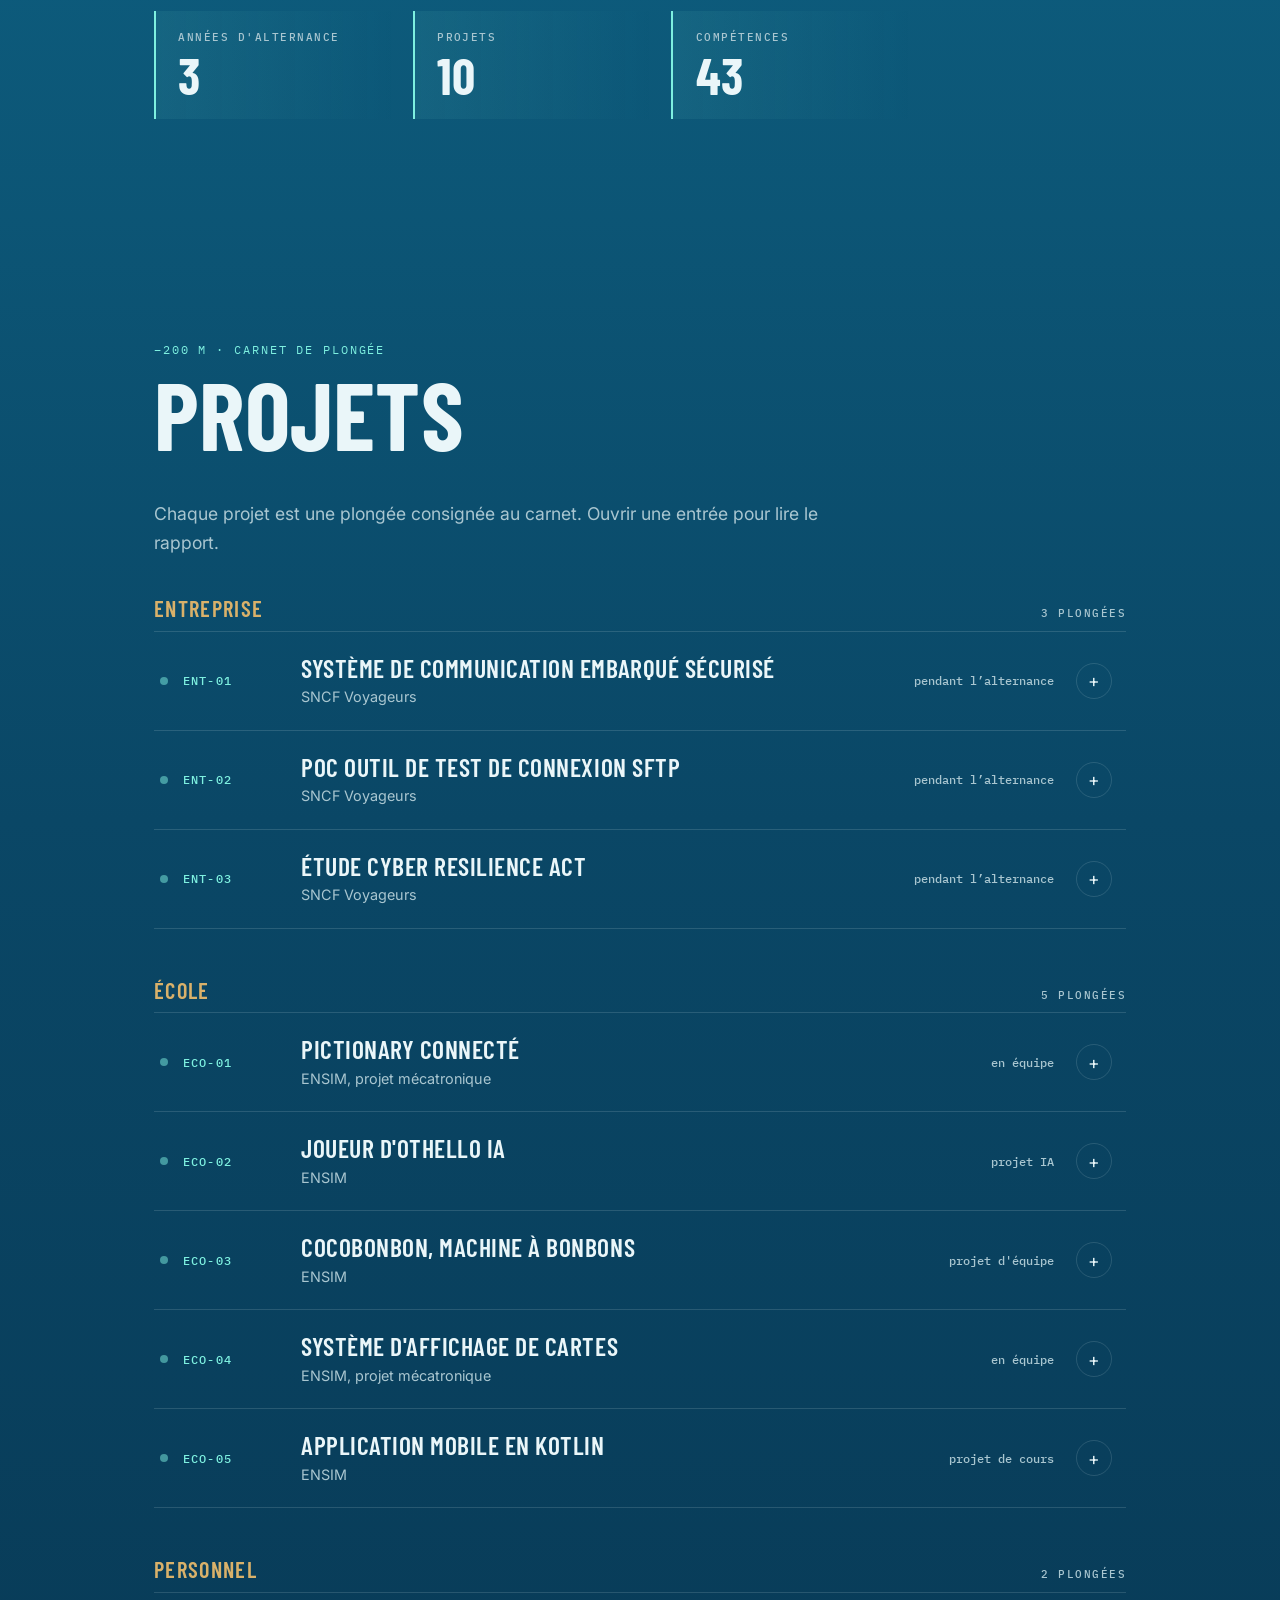
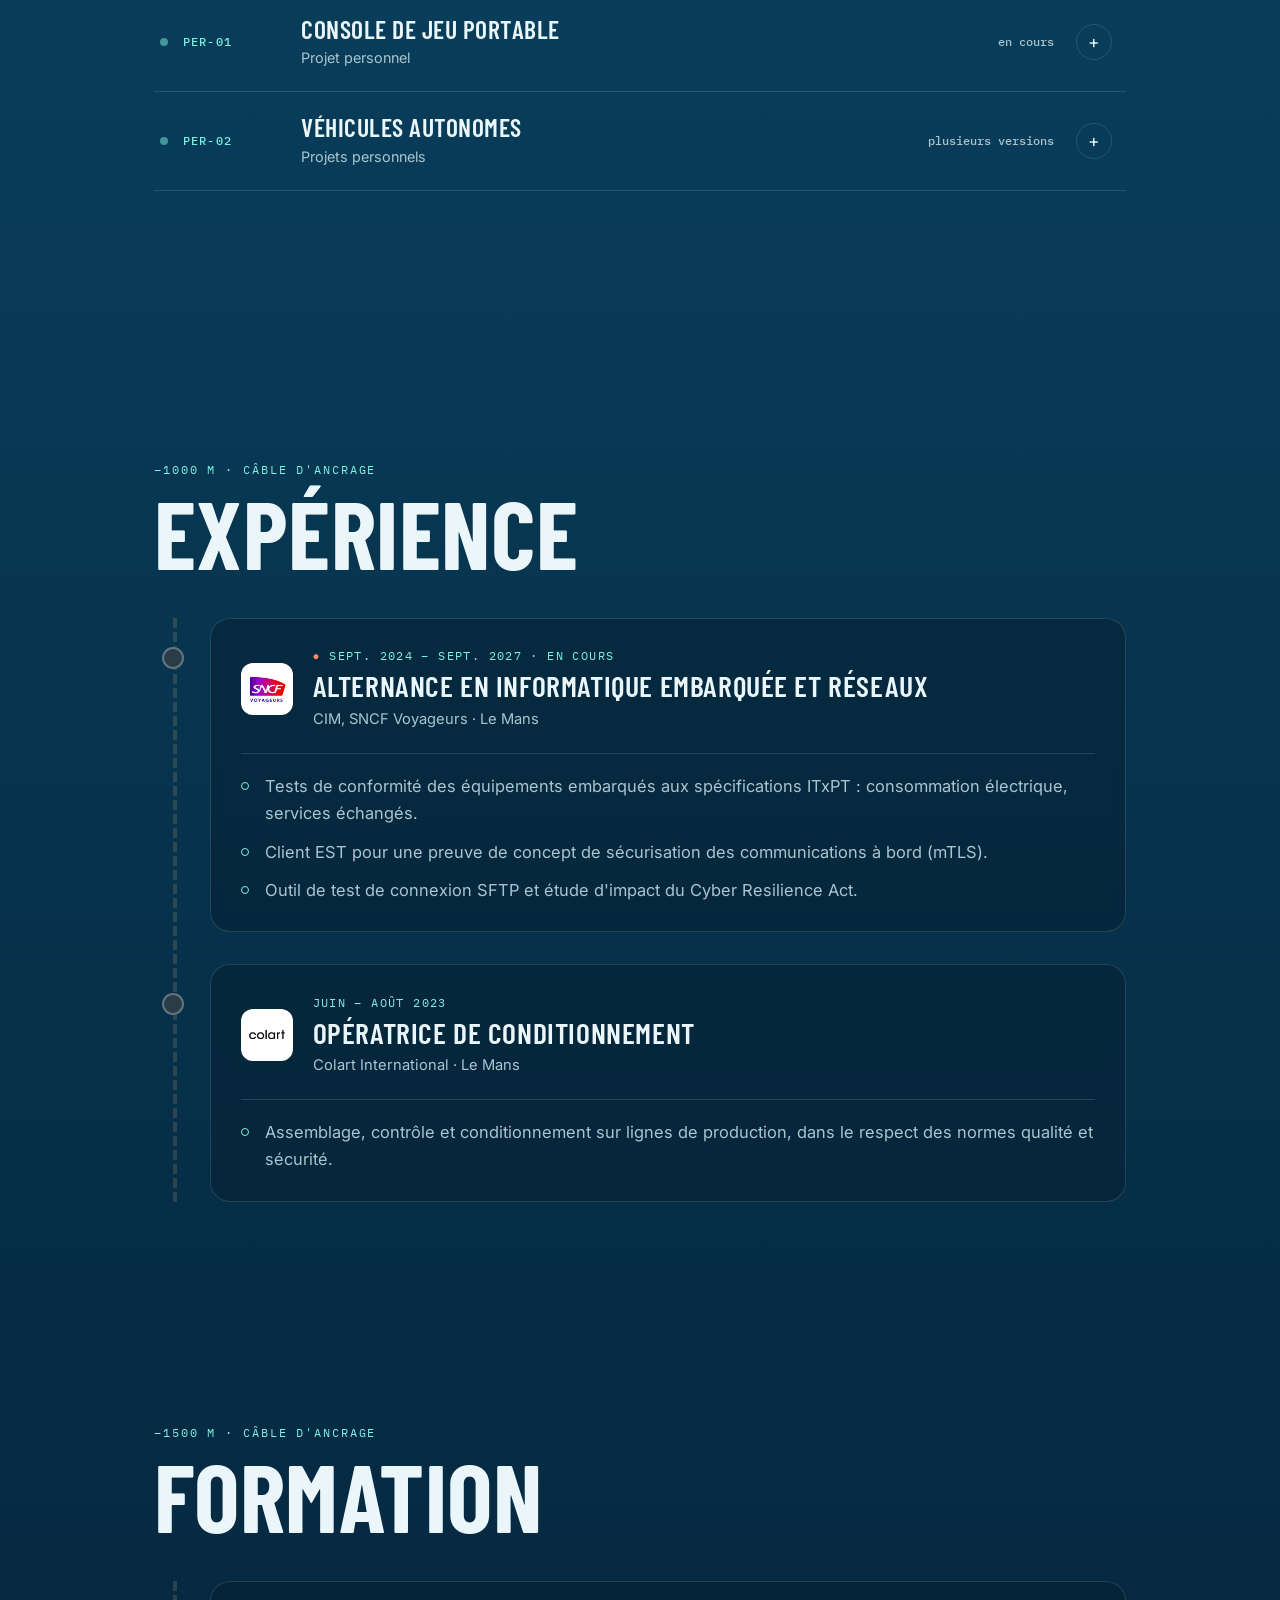
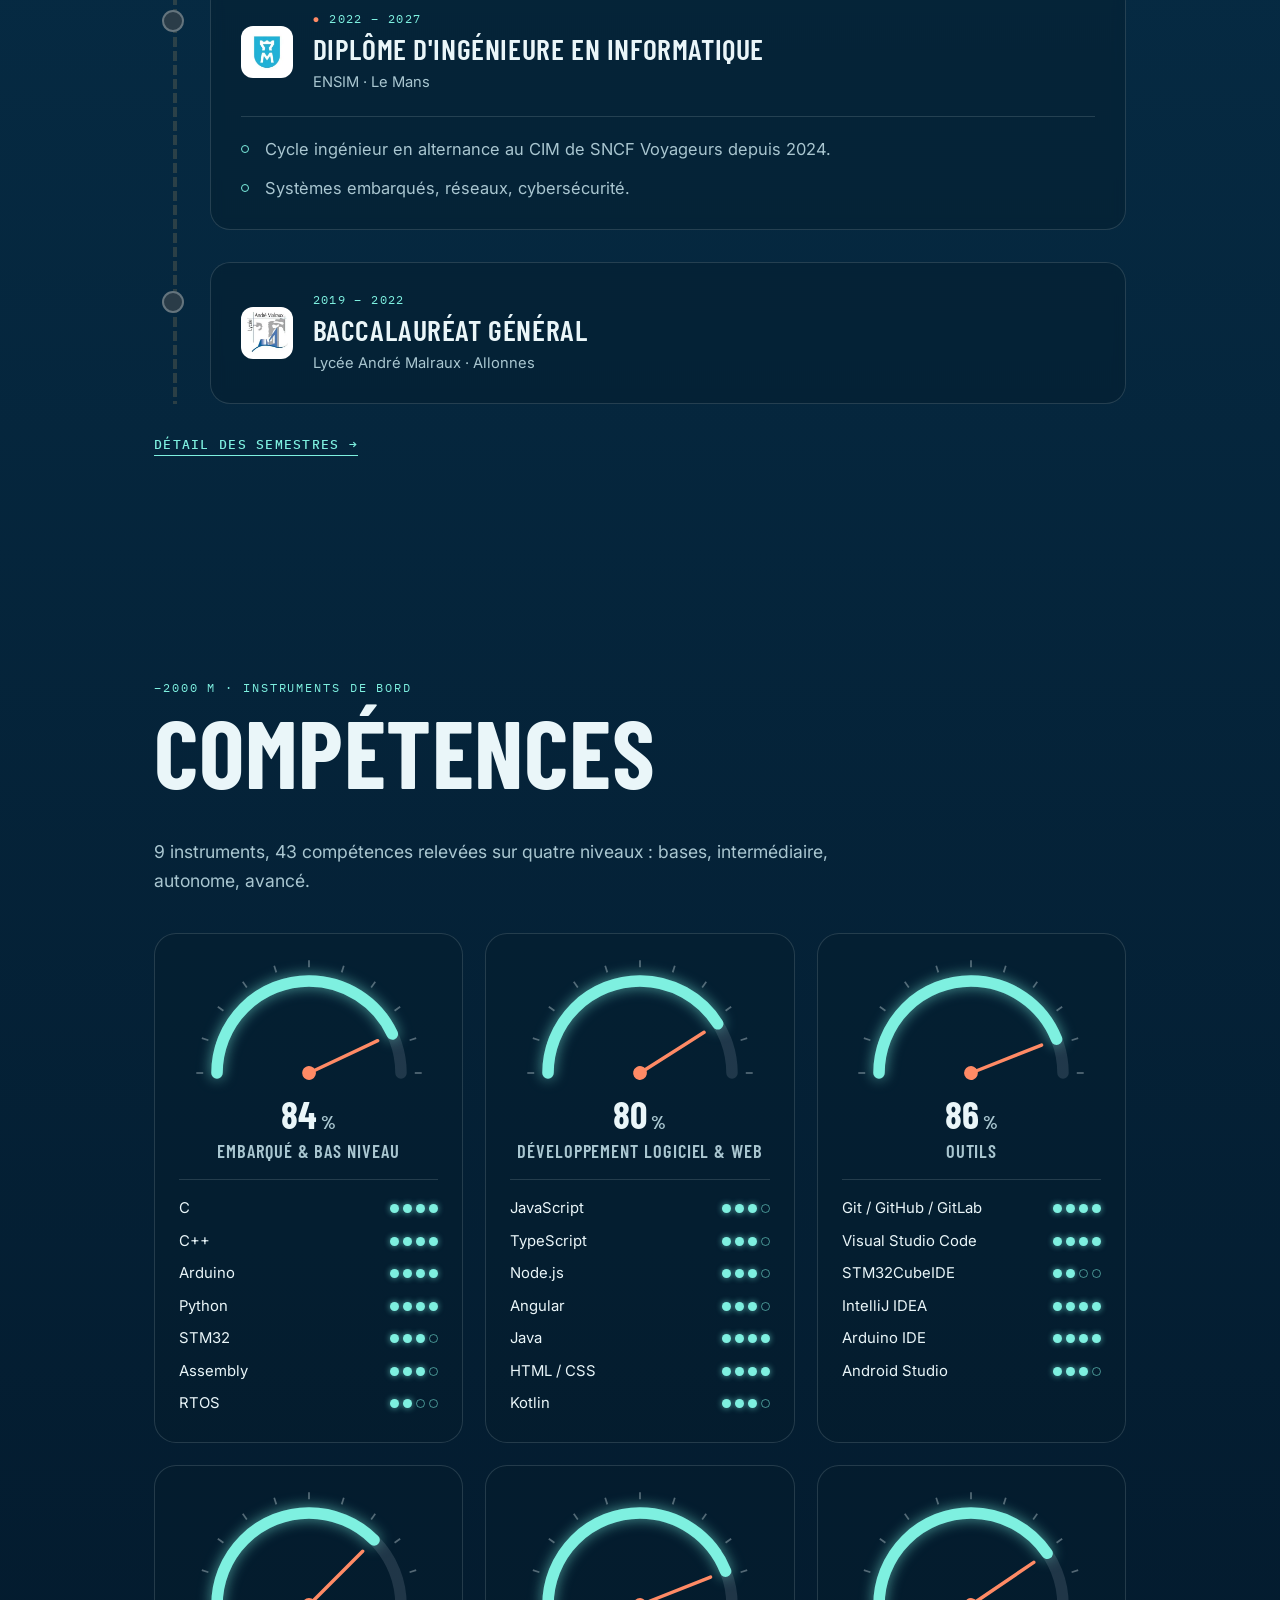
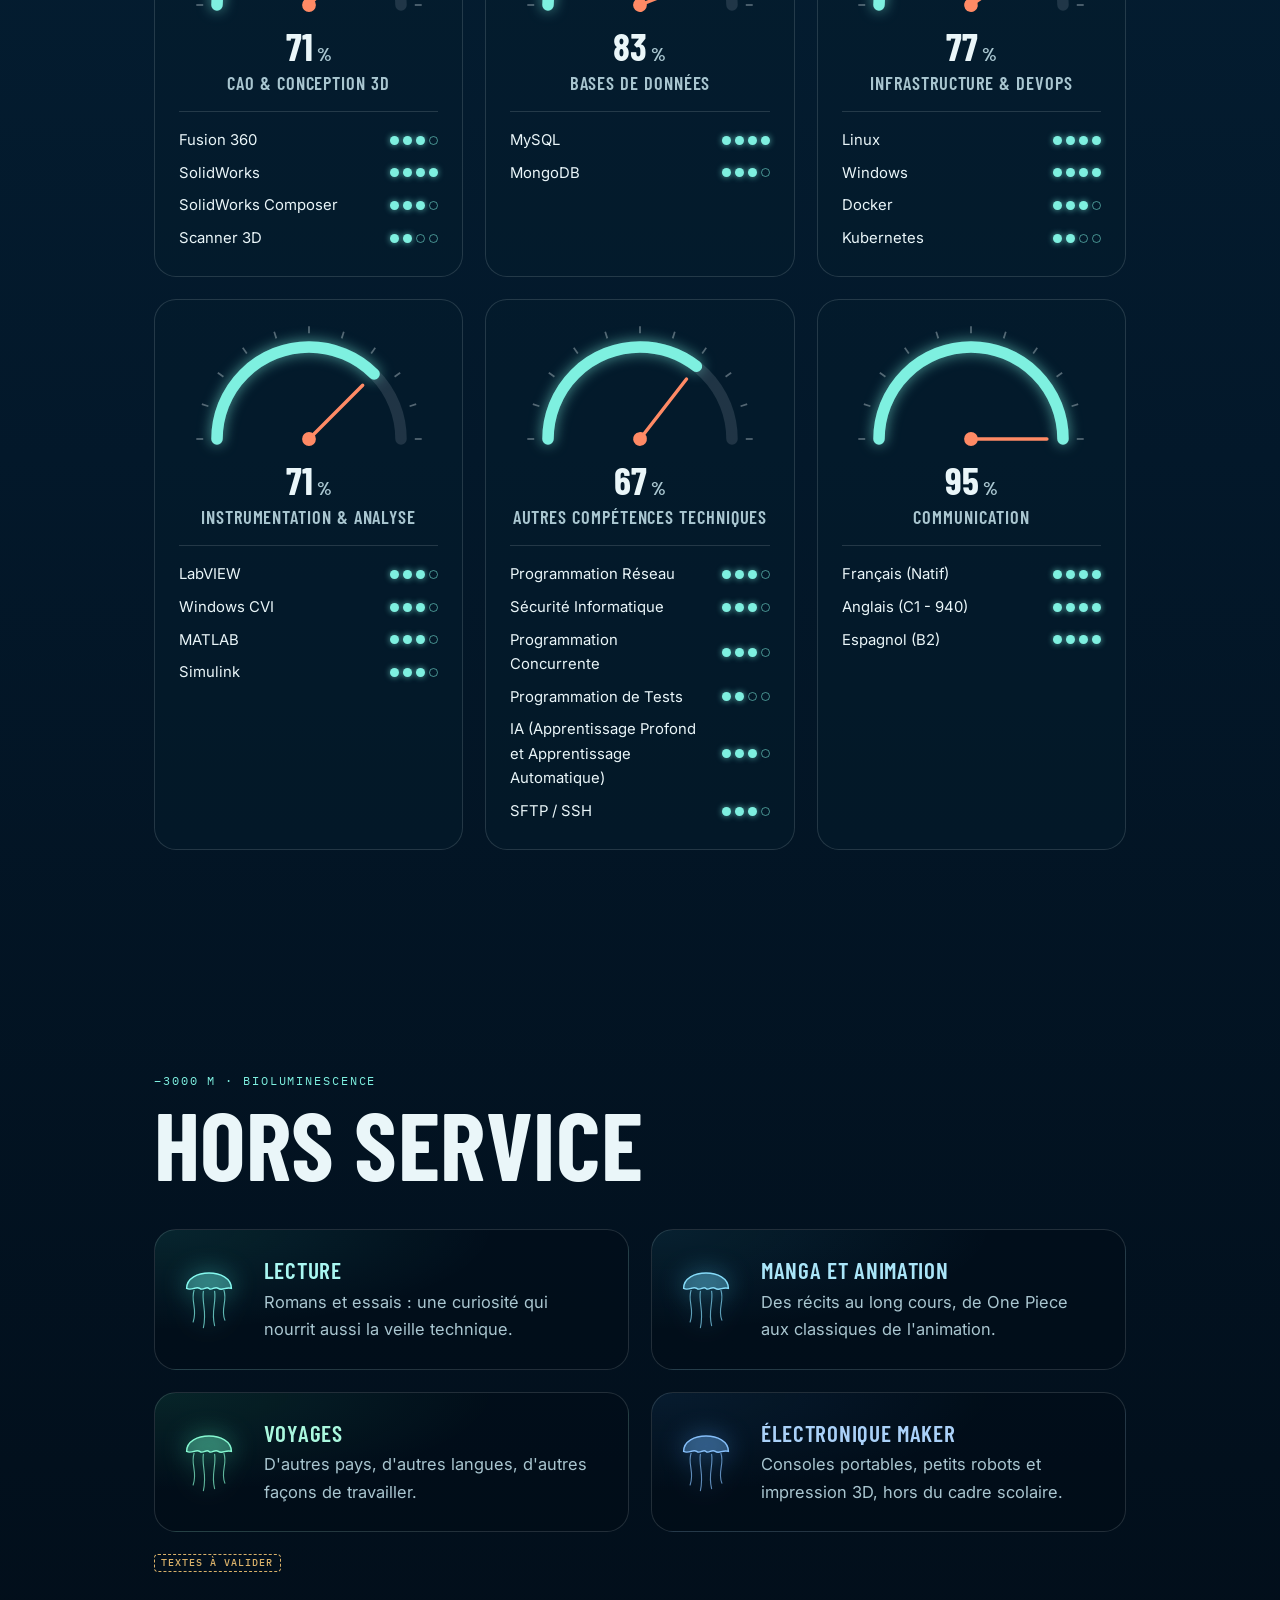
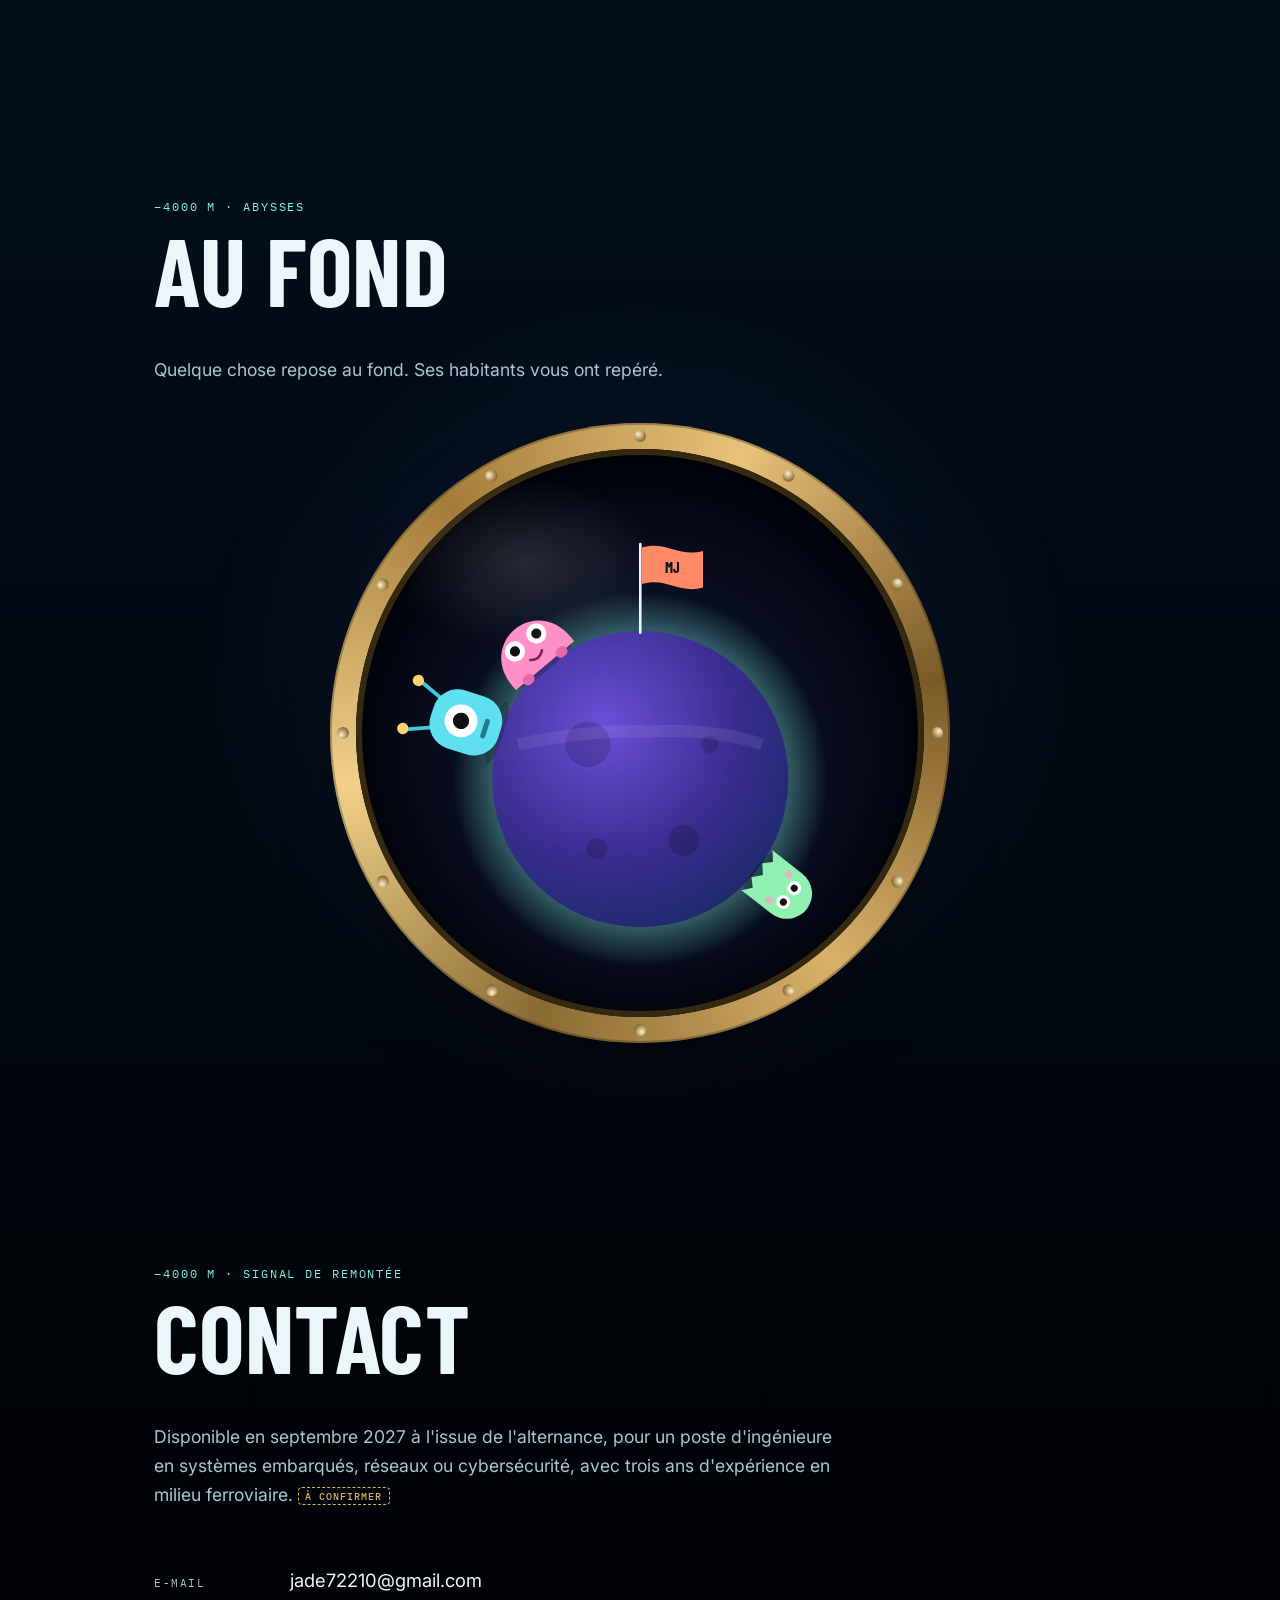
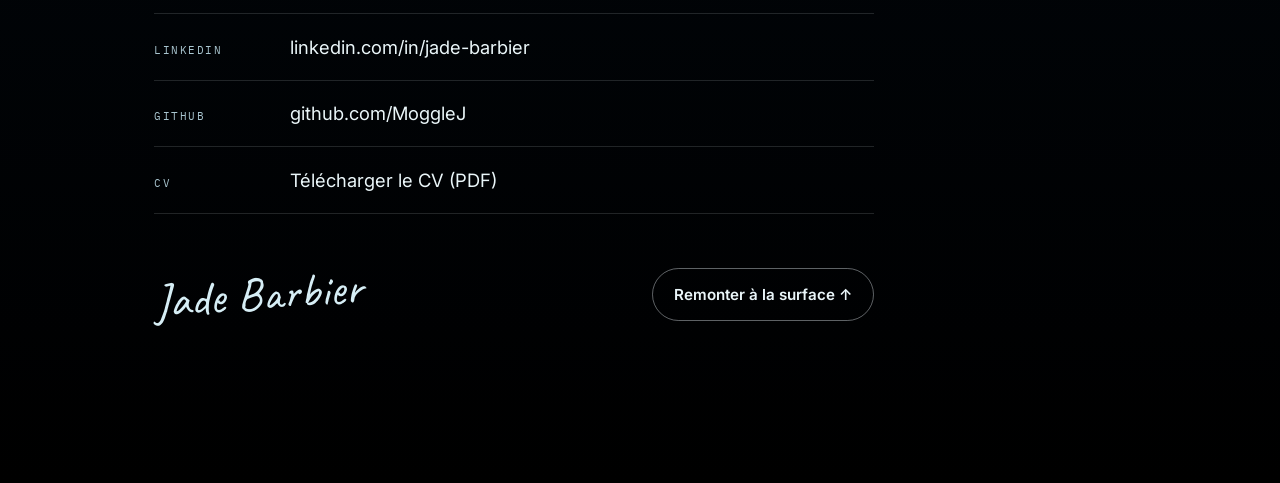
==== commit f5afe60b: "Maquette v13 : nouveau thème sous-marin, une plongée de la surface aux abysses Co-Authored-By: Claud" ====
--- a/maquette/index.html
+++ b/maquette/index.html
@@ -3,153 +3,160 @@
 <head>
   <meta charset="utf-8">
   <meta name="viewport" content="width=device-width, initial-scale=1">
-  <title>Jade Barbier · Fiche de personnel</title>
-  <meta name="description" content="Maquette du portfolio 2027 de Jade Barbier (sprint 1) : fiche de personnel">
+  <title>Jade Barbier · Plongée</title>
+  <meta name="description" content="Maquette du portfolio 2027 de Jade Barbier (sprint 1) : une plongée, de la surface aux abysses">
   <link rel="preconnect" href="https://fonts.googleapis.com">
   <link rel="preconnect" href="https://fonts.gstatic.com" crossorigin>
-  <link href="https://fonts.googleapis.com/css2?family=Barlow+Condensed:wght@500;600;700&family=Caveat:wght@500;700&family=IBM+Plex+Mono:wght@400;500&family=Inter:wght@400;500;600&family=Special+Elite&display=swap" rel="stylesheet">
-  <link rel="stylesheet" href="style.css">
-  <link rel="stylesheet" href="fiche.css">
+  <link href="https://fonts.googleapis.com/css2?family=Barlow+Condensed:wght@500;600;700&family=Caveat:wght@600&family=IBM+Plex+Mono:wght@400;500&family=Inter:wght@400;500;600&display=swap" rel="stylesheet">
+  <link rel="stylesheet" href="ocean.css">
 </head>
-<body class="fiche">
-  <main class="sheet" id="top">
-    <div class="holes" aria-hidden="true"><i></i><i></i><i></i></div>
-
-    <!-- En-tête du formulaire -->
-    <header class="file-head slim reveal">
-      <span>Fiche de personnel</span>
-      <span>Dossier MJ-2027</span>
-    </header>
-    <nav class="toc reveal" aria-label="Sommaire">
-      <a href="#identite">1 Identification</a><a href="#observations">2 Profil</a><a href="#projets">3 Pièces</a><a href="#experience">4 Service</a><a href="#formation">5 Formation</a><a href="#competences">6 Tests</a><a href="#hors-service">7 Hors service</a><a href="#planete">8 Pièce jointe</a><a href="#contact">9 Contact</a>
-      <button class="lang" data-toggle-lang aria-label="Changer de langue"><span class="on">FR</span>&nbsp;/&nbsp;<span>EN</span></button>
-    </nav>
-
-    <!-- 1. Identification -->
-    <section class="block identity" id="identite">
-      <figure class="photo-print reveal">
-        <svg class="clip" viewBox="0 0 40 110" aria-hidden="true"><path d="M14 104 V20 a8 8 0 0 1 16 0 V90 a5 5 0 0 1 -10 0 V30" fill="none" stroke="#9a9ca3" stroke-width="3.2" stroke-linecap="round"/><path d="M14 104 V20 a8 8 0 0 1 16 0 V90 a5 5 0 0 1 -10 0 V30" fill="none" stroke="#e8e9ee" stroke-width="1.2" stroke-linecap="round" transform="translate(-.6 -.6)"/></svg>
-        <div class="print">
-          <img src="assets/jade.webp" alt="Photo d'identité de Jade Barbier" width="640" height="890">
+<body>
+  <!-- Ambiance : rayons de lumière en surface, bulles et neige marine dessinées sur le canvas -->
+  <div class="rays" aria-hidden="true"><i></i><i></i><i></i><i></i></div>
+  <canvas id="sea" aria-hidden="true"></canvas>
+
+  <nav class="topbar" aria-label="Navigation">
+    <a class="mark" href="#surface">JB</a>
+    <div class="links"><a href="#projets">Projets</a><a href="#experience">Expérience</a><a href="#competences">Compétences</a><a href="#contact">Contact</a></div>
+    <button class="lang" data-toggle-lang aria-label="Changer de langue"><span class="on">FR</span> / <span>EN</span></button>
+  </nav>
+
+  <!-- Jauge de profondeur, fixe sur le côté -->
+  <aside class="gauge" aria-hidden="true">
+    <div class="g-scale"><i class="g-mark"></i></div>
+    <div class="g-read"><b class="g-m">0</b><span>m</span></div>
+    <div class="g-zone mono">Surface</div>
+  </aside>
+
+  <main id="dive">
+    <!-- Surface -->
+    <section class="station surface" id="surface" data-depth="0">
+      <svg class="waves" viewBox="0 0 1440 120" preserveAspectRatio="none" aria-hidden="true">
+        <path class="w1" d="M0 60 C240 20 480 100 720 60 C960 20 1200 100 1440 60 L1440 0 L0 0 Z"/>
+        <path class="w2" d="M0 50 C200 90 520 10 720 50 C920 90 1240 10 1440 50 L1440 0 L0 0 Z"/>
+      </svg>
+      <div class="hero">
+        <div class="hero-text">
+          <span class="avail" data-anim><i></i>Disponible à partir de sept. 2027</span>
+          <h1 data-anim style="--d:1">Jade<br>Barbier</h1>
+          <p class="role" data-anim style="--d:2">Ingénieure, informatique embarquée et réseaux</p>
+          <div class="hero-cta" data-anim style="--d:3"><a class="btn" href="#projets">Plonger dans les projets ↓</a><a class="btn ghost" href="#contact">Contact</a></div>
         </div>
-        <figcaption class="hand">J. Barbier</figcaption>
-      </figure>
-
-      <div class="fields reveal">
-        <h1 class="name">Jade Barbier</h1>
-        <table class="form">
-          <tr><th>Nom</th><td class="typed">BARBIER</td></tr>
-          <tr><th>Fonction</th><td class="typed">Ingénieure, informatique embarquée et réseaux</td></tr>
-          <tr><th>Disponibilité</th><td><span class="check on">Disponible à partir de sept. 2027</span><span class="check">En poste</span></td></tr>
-        </table>
+        <figure class="porthole" data-anim style="--d:2">
+          <div class="glass"><img src="assets/jade.webp" alt="Portrait de Jade Barbier" width="640" height="890"></div>
+          <span class="bolts" aria-hidden="true"><i style="--a:0deg"></i><i style="--a:45deg"></i><i style="--a:90deg"></i><i style="--a:135deg"></i><i style="--a:180deg"></i><i style="--a:225deg"></i><i style="--a:270deg"></i><i style="--a:315deg"></i></span>
+        </figure>
       </div>
     </section>
 
-    <!-- 2. Profil -->
-    <section class="block" id="observations">
-      <h2 class="block-title reveal"><span>2</span>Profil</h2>
-      <blockquote class="typed quote-typed reveal">« Des systèmes embarqués fiables, du capteur jusqu'au rail, sécurisés de bout en bout. » <span class="todo">accroche à fournir</span></blockquote>
-      <div class="obs reveal">
+    <section class="station" id="profil" data-depth="20">
+      <header class="st-head" data-anim>
+        <span class="st-depth mono">−20 m · Zone éclairée</span>
+        <h2>Profil</h2>
+      </header>
+      <blockquote class="hook" data-anim>« Des systèmes embarqués fiables, du capteur jusqu'au rail, sécurisés de bout en bout. » <span class="todo">accroche à fournir</span></blockquote>
+      <div class="prose" data-anim style="--d:1">
         <p>Élève ingénieure à l'ENSIM, en alternance au CIM de SNCF Voyageurs : tests de conformité et sécurisation des équipements embarqués à bord des trains.</p>
         <p>Profil à la frontière du logiciel et du matériel : cartes Arduino et STM32, réseaux et cybersécurité, avec des incursions en IA et en développement web. De la console de jeu conçue de A à Z au client mTLS industriel.</p>
       </div>
-    </section>
-
-    <!-- Relevé : chiffres clés, comptés à l'arrivée -->
-    <dl class="tally" data-anim>
-      <div><dt>Années d'alternance</dt><dd class="typed" data-count="3">0</dd></div>
-      <div><dt>Projets versés au dossier</dt><dd class="typed" data-count="10">0</dd></div>
-      <div><dt>Compétences évaluées</dt><dd class="typed" data-count="43">0</dd></div>
-      <div><dt>Disponible</dt><dd class="typed">09/2027</dd></div>
-    </dl>
-
-    <section class="block" id="projets">
-      <h2 class="block-title reveal"><span>3</span>Pièces à conviction</h2>
-      <p class="obs reveal">Chaque projet est versé au dossier comme une pièce numérotée. Une ligne s'ouvre sur son rapport.</p>
-      <div id="evidence"></div>
-    </section>
-
-    <section class="block" id="experience">
-      <h2 class="block-title reveal"><span>4</span>États de service</h2>
-      <ol class="ink-line">
-        <i class="ink-rule" aria-hidden="true"><i></i></i>
-        <li class="ink-item" data-anim style="--d:0">
-          <span class="ink-dot" aria-hidden="true"></span>
-          <div class="ink-when typed">sept. 2024 <span class="to">– sept. 2027</span></div>
-          <div class="ink-body">
-            <h3>Alternance en informatique embarquée et réseaux</h3>
-            <div class="ink-where">CIM, SNCF Voyageurs · Le Mans</div>
+      <dl class="readings">
+        <div data-anim style="--d:2"><dt>Années d'alternance</dt><dd data-count="3">0</dd></div>
+        <div data-anim style="--d:3"><dt>Projets</dt><dd data-count="10">0</dd></div>
+        <div data-anim style="--d:4"><dt>Compétences</dt><dd data-count="43">0</dd></div>
+      </dl>
+    </section>
+
+    <section class="station" id="projets" data-depth="200">
+      <header class="st-head" data-anim>
+        <span class="st-depth mono">−200 m · Carnet de plongée</span>
+        <h2>Projets</h2>
+      </header>
+      <p class="lead" data-anim>Chaque projet est une plongée consignée au carnet. Ouvrir une entrée pour lire le rapport.</p>
+      <div id="logbook"></div>
+    </section>
+
+    <section class="station" id="experience" data-depth="1000">
+      <header class="st-head" data-anim>
+        <span class="st-depth mono">−1000 m · Câble d'ancrage</span>
+        <h2>Expérience</h2>
+      </header>
+      <ol class="cable">
+        <i class="cable-line" aria-hidden="true"><i></i></i>
+        <li class="beacon current" data-anim style="--d:0">
+          <span class="buoy" aria-hidden="true"></span>
+          <div class="beacon-card">
+            <div class="beacon-head"><img src="assets/sncf.webp" alt="SNCF Voyageurs" width="48" height="48"><div><span class="mono when">Sept. 2024 – sept. 2027 · en cours</span><h3>Alternance en informatique embarquée et réseaux</h3><span class="where">CIM, SNCF Voyageurs · Le Mans</span></div></div>
             <ul><li style="--d:0">Tests de conformité des équipements embarqués aux spécifications ITxPT : consommation électrique, services échangés.</li><li style="--d:1">Client EST pour une preuve de concept de sécurisation des communications à bord (mTLS).</li><li style="--d:2">Outil de test de connexion SFTP et étude d'impact du Cyber Resilience Act.</li></ul>
           </div>
-          <span class="stamp mini">En cours</span>
-        </li>
-        <li class="ink-item" data-anim style="--d:1">
-          <span class="ink-dot" aria-hidden="true"></span>
-          <div class="ink-when typed">juin 2023 <span class="to">– août 2023</span></div>
-          <div class="ink-body">
-            <h3>Opératrice de conditionnement</h3>
-            <div class="ink-where">Colart International · Le Mans</div>
+        </li>
+        <li class="beacon" data-anim style="--d:1">
+          <span class="buoy" aria-hidden="true"></span>
+          <div class="beacon-card">
+            <div class="beacon-head"><img src="assets/colart.webp" alt="Colart" width="48" height="48"><div><span class="mono when">Juin – août 2023</span><h3>Opératrice de conditionnement</h3><span class="where">Colart International · Le Mans</span></div></div>
             <ul><li style="--d:0">Assemblage, contrôle et conditionnement sur lignes de production, dans le respect des normes qualité et sécurité.</li></ul>
           </div>
-          
         </li>
       </ol>
     </section>
 
-    <section class="block" id="formation">
-      <h2 class="block-title reveal"><span>5</span>Formation</h2>
-      <ol class="ink-line">
-        <i class="ink-rule" aria-hidden="true"><i></i></i>
-        <li class="ink-item" data-anim style="--d:0">
-          <span class="ink-dot" aria-hidden="true"></span>
-          <div class="ink-when typed">2022 <span class="to">– 2027</span></div>
-          <div class="ink-body">
-            <h3>Diplôme d'ingénieure en informatique</h3>
-            <div class="ink-where">ENSIM · Le Mans</div>
+    <section class="station" id="formation" data-depth="1500">
+      <header class="st-head" data-anim>
+        <span class="st-depth mono">−1500 m · Câble d'ancrage</span>
+        <h2>Formation</h2>
+      </header>
+      <ol class="cable">
+        <i class="cable-line" aria-hidden="true"><i></i></i>
+        <li class="beacon current" data-anim style="--d:0">
+          <span class="buoy" aria-hidden="true"></span>
+          <div class="beacon-card">
+            <div class="beacon-head"><img src="assets/ensim.webp" alt="ENSIM" width="48" height="48"><div><span class="mono when">2022 – 2027</span><h3>Diplôme d'ingénieure en informatique</h3><span class="where">ENSIM · Le Mans</span></div></div>
             <ul><li style="--d:0">Cycle ingénieur en alternance au CIM de SNCF Voyageurs depuis 2024.</li><li style="--d:1">Systèmes embarqués, réseaux, cybersécurité.</li></ul>
           </div>
-          <span class="stamp mini">En cours</span>
-        </li>
-        <li class="ink-item" data-anim style="--d:1">
-          <span class="ink-dot" aria-hidden="true"></span>
-          <div class="ink-when typed">2019 <span class="to">– 2022</span></div>
-          <div class="ink-body">
-            <h3>Baccalauréat général</h3>
-            <div class="ink-where">Lycée André Malraux · Allonnes</div>
+        </li>
+        <li class="beacon" data-anim style="--d:1">
+          <span class="buoy" aria-hidden="true"></span>
+          <div class="beacon-card">
+            <div class="beacon-head"><img src="assets/malraux.webp" alt="Lycée André Malraux" width="48" height="48"><div><span class="mono when">2019 – 2022</span><h3>Baccalauréat général</h3><span class="where">Lycée André Malraux · Allonnes</span></div></div>
             
           </div>
-          
         </li>
       </ol>
       <!-- Lien vers la page externe parcours-universitaire.html : supprimer cette ligne pour la retirer -->
-      <a class="annex-link reveal" href="parcours-universitaire.html"><span class="mono">Annexe</span> Détail des semestres →</a>
-    </section>
-
-    <section class="block" id="competences">
-      <h2 class="block-title reveal"><span>6</span>Résultats des tests</h2>
-      <p class="obs reveal t-count"></p>
-      <div id="tests" class="exams"></div>
-      <div class="verdict" data-anim><span class="mono">Aptitude générale</span><span class="stamp land">Confirmée</span></div>
-    </section>
-
-    <section class="block" id="hors-service">
-      <h2 class="block-title reveal"><span>7</span>Hors service <span class="todo">textes à valider</span></h2>
-      <ul class="checklist ticks">
-        <li data-anim style="--d:0"><span class="check on"></span><svg class="draw" viewBox="0 0 24 24" fill="none" stroke="currentColor" stroke-width="1.5" stroke-linecap="round" stroke-linejoin="round" aria-hidden="true"><path d="M4 5h6a3 3 0 0 1 3 3v12a2 2 0 0 0-2-2H4z"/><path d="M20 5h-6a3 3 0 0 0-3 3v12a2 2 0 0 1 2-2h7z"/></svg><b>Lecture</b><span>Romans et essais : une curiosité qui nourrit aussi la veille technique.</span></li>
-        <li data-anim style="--d:1"><span class="check on"></span><svg class="draw" viewBox="0 0 24 24" fill="none" stroke="currentColor" stroke-width="1.5" stroke-linecap="round" stroke-linejoin="round" aria-hidden="true"><rect x="3" y="5" width="18" height="13" rx="2"/><path d="M10 9l5 2.5-5 2.5z"/><path d="M8 21h8"/></svg><b>Manga et animation</b><span>Des récits au long cours, de One Piece aux classiques de l'animation.</span></li>
-        <li data-anim style="--d:2"><span class="check on"></span><svg class="draw" viewBox="0 0 24 24" fill="none" stroke="currentColor" stroke-width="1.5" stroke-linecap="round" stroke-linejoin="round" aria-hidden="true"><circle cx="12" cy="12" r="9"/><path d="M3 12h18M12 3c3 3.5 3 14.5 0 18M12 3c-3 3.5-3 14.5 0 18"/></svg><b>Voyages</b><span>D'autres pays, d'autres langues, d'autres façons de travailler.</span></li>
-        <li data-anim style="--d:3"><span class="check on"></span><svg class="draw" viewBox="0 0 24 24" fill="none" stroke="currentColor" stroke-width="1.5" stroke-linecap="round" stroke-linejoin="round" aria-hidden="true"><rect x="7" y="7" width="10" height="10" rx="1.5"/><path d="M10 3v4M14 3v4M10 17v4M14 17v4M3 10h4M3 14h4M17 10h4M17 14h4"/></svg><b>Électronique maker</b><span>Consoles portables, petits robots et impression 3D, hors du cadre scolaire.</span></li>
+      <a class="more" href="parcours-universitaire.html" data-anim>Détail des semestres →</a>
+    </section>
+
+    <section class="station" id="competences" data-depth="2000">
+      <header class="st-head" data-anim>
+        <span class="st-depth mono">−2000 m · Instruments de bord</span>
+        <h2>Compétences</h2>
+      </header>
+      <p class="lead" data-anim id="skills-lead"></p>
+      <div id="dials" class="dials"></div>
+    </section>
+
+    <section class="station" id="hors-service" data-depth="3000">
+      <header class="st-head" data-anim>
+        <span class="st-depth mono">−3000 m · Bioluminescence</span>
+        <h2>Hors service</h2>
+      </header>
+      <ul class="glow-list">
+        <li data-anim style="--d:0;--h:175"><svg class="jelly" viewBox="0 0 60 80" aria-hidden="true"><path class="bell" d="M6 34 C6 12 54 12 54 34 C48 32 44 37 40 34 C36 31 33 37 30 34 C27 31 24 37 20 34 C16 31 12 37 6 34 Z"/><path class="tent" d="M14 36 C10 48 18 56 13 70 M24 37 C22 50 28 58 24 76 M36 37 C38 50 32 58 36 74 M46 36 C50 48 42 56 47 68"/></svg><b>Lecture</b><span>Romans et essais : une curiosité qui nourrit aussi la veille technique.</span></li>
+        <li data-anim style="--d:1;--h:195"><svg class="jelly" viewBox="0 0 60 80" aria-hidden="true"><path class="bell" d="M6 34 C6 12 54 12 54 34 C48 32 44 37 40 34 C36 31 33 37 30 34 C27 31 24 37 20 34 C16 31 12 37 6 34 Z"/><path class="tent" d="M14 36 C10 48 18 56 13 70 M24 37 C22 50 28 58 24 76 M36 37 C38 50 32 58 36 74 M46 36 C50 48 42 56 47 68"/></svg><b>Manga et animation</b><span>Des récits au long cours, de One Piece aux classiques de l'animation.</span></li>
+        <li data-anim style="--d:2;--h:160"><svg class="jelly" viewBox="0 0 60 80" aria-hidden="true"><path class="bell" d="M6 34 C6 12 54 12 54 34 C48 32 44 37 40 34 C36 31 33 37 30 34 C27 31 24 37 20 34 C16 31 12 37 6 34 Z"/><path class="tent" d="M14 36 C10 48 18 56 13 70 M24 37 C22 50 28 58 24 76 M36 37 C38 50 32 58 36 74 M46 36 C50 48 42 56 47 68"/></svg><b>Voyages</b><span>D'autres pays, d'autres langues, d'autres façons de travailler.</span></li>
+        <li data-anim style="--d:3;--h:210"><svg class="jelly" viewBox="0 0 60 80" aria-hidden="true"><path class="bell" d="M6 34 C6 12 54 12 54 34 C48 32 44 37 40 34 C36 31 33 37 30 34 C27 31 24 37 20 34 C16 31 12 37 6 34 Z"/><path class="tent" d="M14 36 C10 48 18 56 13 70 M24 37 C22 50 28 58 24 76 M36 37 C38 50 32 58 36 74 M46 36 C50 48 42 56 47 68"/></svg><b>Électronique maker</b><span>Consoles portables, petits robots et impression 3D, hors du cadre scolaire.</span></li>
       </ul>
-    </section>
-
-    <section class="block" id="planete">
-      <h2 class="block-title reveal"><span>8</span>Pièce jointe</h2>
-      <p class="obs reveal">Enregistrement vidéo, planète MJ-1. Les habitants vous ont repéré.</p>
-      <figure class="attachment solo reveal">
-        <i class="tape t1" aria-hidden="true"></i><i class="tape t2" aria-hidden="true"></i>
-        <div class="screen planet-screen" data-theme="dark" id="planet">
-                <div class="hud top"><span><b class="rec"></b><span class="hud-l">REC · CAM-02 · SURFACE MJ-1</span></span><span class="timecode">00:00:00:00</span></div>
-                <svg viewBox="0 0 600 560" role="img" aria-label="Planète violette avec trois petits habitants et un drapeau">
+      <span class="todo">textes à valider</span>
+    </section>
+
+    <section class="station abyss" id="abysses" data-depth="4000">
+      <header class="st-head" data-anim>
+        <span class="st-depth mono">−4000 m · Abysses</span>
+        <h2>Au fond</h2>
+      </header>
+      <p class="lead" data-anim>Quelque chose repose au fond. Ses habitants vous ont repéré.</p>
+      <figure class="deep-port" id="planet" data-anim>
+        <div class="glass">
+          <svg viewBox="0 0 600 560" role="img" aria-label="Une petite planète violette posée au fond, trois habitants et un drapeau">
                   <defs>
                     <radialGradient id="pg" gradientUnits="userSpaceOnUse" cx="259" cy="279" r="255"><stop offset="0" stop-color="var(--planet-b)"/><stop offset=".6" stop-color="var(--planet-a)"/><stop offset="1" stop-color="var(--planet-c)"/></radialGradient>
                     <radialGradient id="atmo" r=".5"><stop offset=".78" stop-color="var(--accent)" stop-opacity=".35"/><stop offset="1" stop-color="var(--accent)" stop-opacity="0"/></radialGradient>
@@ -226,37 +233,33 @@
               <circle cx="-13" cy="-22" r="3" fill="#ff9cc8" opacity=".7"/><circle cx="13" cy="-22" r="3" fill="#ff9cc8" opacity=".7"/>
             </g>
                 </svg>
-                <div class="hud bottom"><span>SIGNAL <i class="bars"><i></i><i></i><i></i><i></i><i></i></i></span><span class="live">EN DIRECT</span></div>
-                <button class="hud-close" hidden>Refermer</button>
-              </div>
-        <figcaption class="typed">PJ 01 · Surface, caméra 02</figcaption>
+        </div>
+        <span class="bolts" aria-hidden="true"><i style="--a:0deg"></i><i style="--a:30deg"></i><i style="--a:60deg"></i><i style="--a:90deg"></i><i style="--a:120deg"></i><i style="--a:150deg"></i><i style="--a:180deg"></i><i style="--a:210deg"></i><i style="--a:240deg"></i><i style="--a:270deg"></i><i style="--a:300deg"></i><i style="--a:330deg"></i></span>
+        <button class="port-close" hidden>Refermer</button>
       </figure>
     </section>
 
-    <!-- Contact : réseaux et signature -->
-    <section class="block" id="contact">
-      <h2 class="block-title reveal"><span>9</span>Contact</h2>
-      <p class="obs reveal">Disponible en septembre 2027 à l'issue de l'alternance, pour un poste d'ingénieure en systèmes embarqués, réseaux ou cybersécurité, avec trois ans d'expérience en milieu ferroviaire. <span class="todo">à confirmer</span></p>
-      <table class="form contact-form reveal">
-        <tr><th>E-mail</th><td><a class="typed" href="mailto:jade72210@gmail.com">jade72210@gmail.com</a></td></tr>
-        <tr><th>LinkedIn</th><td><a class="typed" href="https://www.linkedin.com/in/jade-barbier-b261b8266/" target="_blank" rel="noopener">linkedin.com/in/jade-barbier</a></td></tr>
-        <tr><th>GitHub</th><td><a class="typed" href="https://github.com/MoggleJ" target="_blank" rel="noopener">github.com/MoggleJ</a></td></tr>
-        <tr><th>CV</th><td><a class="typed" href="https://github.com/MoggleJ/Portfolio_2026/raw/main/cv/BARBIER_Jade_CV_Stage_EN.pdf" target="_blank" rel="noopener">Télécharger le CV (PDF)</a></td></tr>
-      </table>
-      <div class="signatures reveal">
-        <div><span class="sig hand">Jade Barbier</span><span class="line">Signature</span></div>
-      </div>
-    </section>
-
-    <footer class="file-foot">
-      <div class="foot-line"><span>Dossier MJ-2027</span><a href="#top">Haut de page ↑</a></div>
-    </footer>
+    <section class="station seabed" id="contact" data-depth="4000">
+      <header class="st-head" data-anim>
+        <span class="st-depth mono">−4000 m · Signal de remontée</span>
+        <h2>Contact</h2>
+      </header>
+      <p class="lead" data-anim>Disponible en septembre 2027 à l'issue de l'alternance, pour un poste d'ingénieure en systèmes embarqués, réseaux ou cybersécurité, avec trois ans d'expérience en milieu ferroviaire. <span class="todo">à confirmer</span></p>
+      <ul class="signals">
+        <li data-anim style="--d:0"><span class="mono">E-mail</span><a href="mailto:jade72210@gmail.com">jade72210@gmail.com</a></li>
+        <li data-anim style="--d:1"><span class="mono">LinkedIn</span><a href="https://www.linkedin.com/in/jade-barbier-b261b8266/" target="_blank" rel="noopener">linkedin.com/in/jade-barbier</a></li>
+        <li data-anim style="--d:2"><span class="mono">GitHub</span><a href="https://github.com/MoggleJ" target="_blank" rel="noopener">github.com/MoggleJ</a></li>
+        <li data-anim style="--d:3"><span class="mono">CV</span><a href="https://github.com/MoggleJ/Portfolio_2026/raw/main/cv/BARBIER_Jade_CV_Stage_EN.pdf" target="_blank" rel="noopener">Télécharger le CV (PDF)</a></li>
+      </ul>
+      <div class="sign" data-anim><span class="hand">Jade Barbier</span><a class="btn ghost" href="#surface" id="ascend">Remonter à la surface ↑</a></div>
+    </section>
+
   </main>
 
   <div class="mock-banner">Maquette sprint 1 · <a href="styleguide.html">Planche de style</a></div>
 
   <script src="data.js"></script>
   <script src="skills.js"></script>
-  <script src="maquette.js"></script>
+  <script src="ocean.js"></script>
 </body>
 </html>
--- a/maquette/ocean.css
+++ b/maquette/ocean.css
@@ -0,0 +1,279 @@
+/* Maquette sprint 1, thème sous-marin : une plongée de la surface aux abysses.
+   La profondeur se lit dans le dégradé du fond, la jauge à droite et la lumière qui baisse. */
+
+:root {
+  --sea-0: #1c8fae; --sea-1: #0f6a8c; --sea-2: #0a4766; --sea-3: #062c45; --sea-4: #03182a; --sea-5: #010810;
+  --text: #eaf6f9; --muted: #a9c6d0; --line: rgba(234, 246, 249, .14);
+  --coral: #ff8a65; --brass: #d9b16a; --glow: #7ef0e0;
+  --glass: rgba(6, 30, 46, .45);
+  --font-title: "Barlow Condensed", "Arial Narrow", sans-serif;
+  --font-mono: "IBM Plex Mono", ui-monospace, monospace;
+  --font-text: "Inter", system-ui, sans-serif;
+  --font-hand: "Caveat", cursive;
+  /* Couleurs utilisées par le dessin de la planète */
+  --accent: #7ef0e0; --accent-2: #ff8a65; --bg-0: #06121c;
+  --planet-a: #3a2d8f; --planet-b: #6b4fd8; --planet-c: #1d2a6b;
+  --surf: 1;
+}
+*, *::before, *::after { box-sizing: border-box; }
+html { scroll-behavior: smooth; overflow-x: clip; }
+body { margin: 0; color: var(--text); font: 400 1.03rem/1.65 var(--font-text); -webkit-font-smoothing: antialiased; overflow-x: clip;
+  background: linear-gradient(180deg, var(--sea-0) 0%, var(--sea-1) 9%, var(--sea-2) 24%, var(--sea-3) 45%, var(--sea-4) 68%, var(--sea-5) 88%, #000 100%); }
+img { max-width: 100%; }
+a { color: inherit; }
+h1, h2, h3 { margin: 0; }
+.mono { font-family: var(--font-mono); }
+.hand { font-family: var(--font-hand); }
+::selection { background: var(--coral); color: #000; }
+
+/* ---------- Ambiance ---------- */
+#sea { position: fixed; inset: 0; width: 100%; height: 100%; z-index: 0; pointer-events: none; }
+.rays { position: fixed; inset: 0 0 auto; height: 110vh; z-index: 0; pointer-events: none; opacity: calc(var(--surf) * .9); overflow: hidden; }
+.rays i { position: absolute; top: -20vh; width: 14vw; height: 130vh; background: linear-gradient(180deg, rgba(255, 255, 255, .28), rgba(255, 255, 255, 0) 75%); filter: blur(18px); transform-origin: 50% 0; animation: sway 9s ease-in-out infinite alternate; }
+.rays i:nth-child(1) { left: 8%; transform: rotate(18deg); }
+.rays i:nth-child(2) { left: 32%; width: 8vw; transform: rotate(12deg); animation-delay: -3s; opacity: .7; }
+.rays i:nth-child(3) { left: 55%; width: 18vw; transform: rotate(8deg); animation-delay: -6s; }
+.rays i:nth-child(4) { left: 80%; width: 6vw; transform: rotate(4deg); animation-delay: -2s; opacity: .6; }
+@keyframes sway { to { translate: 4vw 0; rotate: -6deg; } }
+
+/* ---------- Barre du haut et jauge ---------- */
+.topbar { position: fixed; top: 14px; left: 50%; z-index: 30; transform: translateX(-50%); width: min(1100px, calc(100% - 28px)); display: flex; align-items: center; gap: 1.5rem; padding: .55rem .6rem .55rem 1.1rem; border-radius: 999px; background: rgba(3, 24, 42, .5); border: 1px solid var(--line); backdrop-filter: blur(14px); }
+.mark { font: 700 1.2rem var(--font-title); letter-spacing: .08em; text-decoration: none; }
+.links { display: flex; gap: 1.4rem; margin-left: auto; }
+.links a { color: var(--muted); text-decoration: none; font-size: .88rem; transition: color .2s; }
+.links a:hover { color: var(--text); }
+.lang { border: 1px solid var(--line); background: transparent; color: var(--muted); border-radius: 999px; padding: .35rem .8rem; font: 500 .72rem var(--font-mono); cursor: pointer; white-space: nowrap; }
+.lang .on { color: var(--text); }
+@media (max-width: 720px) { .links { display: none; } .lang { margin-left: auto; } }
+
+.gauge { position: fixed; right: 22px; top: 50%; z-index: 20; transform: translateY(-50%); display: grid; justify-items: end; gap: .5rem; pointer-events: none; --g: 0; }
+.g-scale { position: relative; width: 14px; height: 42vh; background: repeating-linear-gradient(180deg, var(--line) 0 1px, transparent 1px 10px); border-right: 1px solid var(--line); }
+.g-mark { position: absolute; right: -1px; top: calc(var(--g) * 100%); width: 26px; height: 2px; background: var(--coral); box-shadow: 0 0 10px var(--coral); transition: top .15s linear; }
+.g-mark::before { content: ""; position: absolute; left: -6px; top: -4px; border: 5px solid transparent; border-left-color: var(--coral); }
+.g-read { font-family: var(--font-title); line-height: 1; }
+.g-read b { font-size: 1.9rem; font-weight: 700; font-variant-numeric: tabular-nums; }
+.g-read span { font-size: 1rem; color: var(--muted); margin-left: .15rem; }
+.g-zone { font-size: .62rem; letter-spacing: .14em; text-transform: uppercase; color: var(--glow); max-width: 120px; text-align: right; }
+@media (max-width: 900px) {
+  .gauge { top: auto; bottom: 64px; right: 12px; transform: none; padding: .45rem .7rem; border-radius: 12px; background: rgba(3, 24, 42, .6); border: 1px solid var(--line); backdrop-filter: blur(10px); }
+  .g-scale { display: none; }
+  .g-read b { font-size: 1.4rem; }
+}
+
+/* ---------- Stations de plongée ---------- */
+main { position: relative; z-index: 1; }
+.station { position: relative; max-width: 1100px; margin: 0 auto; padding: 16vh clamp(18px, 5vw, 64px) 8vh; }
+.st-head { margin-bottom: 2.6rem; }
+.st-depth { font-size: .74rem; letter-spacing: .16em; text-transform: uppercase; color: var(--glow); }
+.st-head h2 { font: 700 clamp(3rem, 8vw, 6rem)/.92 var(--font-title); text-transform: uppercase; letter-spacing: .005em; margin-top: .4rem; }
+.lead { max-width: 62ch; color: var(--muted); font-size: 1.1rem; margin: 0 0 2.4rem; }
+.todo { display: inline-block; font: 500 .62rem var(--font-mono); letter-spacing: .1em; text-transform: uppercase; color: var(--brass); border: 1px dashed var(--brass); border-radius: 4px; padding: .1rem .4rem; vertical-align: middle; }
+
+[data-anim] { opacity: 0; transform: translateY(26px); transition: opacity .9s cubic-bezier(.2, .8, .2, 1), transform .9s cubic-bezier(.2, .8, .2, 1); transition-delay: calc(var(--d, 0) * 100ms); }
+[data-anim].in { opacity: 1; transform: none; }
+
+/* Surface */
+.surface { min-height: 100vh; display: grid; align-items: center; padding-top: 120px; }
+.waves { position: absolute; top: 0; left: 50%; width: 100vw; height: 90px; transform: translateX(-50%); }
+.waves path { fill: rgba(255, 255, 255, .12); }
+.waves .w1 { animation: wave 7s ease-in-out infinite alternate; }
+.waves .w2 { fill: rgba(255, 255, 255, .08); animation: wave 9s ease-in-out infinite alternate-reverse; }
+@keyframes wave { to { transform: translateX(-40px); } }
+.hero { display: grid; grid-template-columns: 1.25fr 1fr; gap: clamp(2rem, 6vw, 5rem); align-items: center; }
+.avail { display: inline-flex; align-items: center; gap: .6rem; padding: .4rem .9rem; border-radius: 999px; background: rgba(3, 24, 42, .35); border: 1px solid var(--line); font-size: .86rem; }
+.avail i { width: 8px; height: 8px; border-radius: 50%; background: #6ef0a0; box-shadow: 0 0 0 0 rgba(110, 240, 160, .6); animation: ping 2s infinite; }
+@keyframes ping { 70% { box-shadow: 0 0 0 10px rgba(110, 240, 160, 0); } 100% { box-shadow: 0 0 0 0 rgba(110, 240, 160, 0); } }
+.hero h1 { font: 700 clamp(4.2rem, 12vw, 9.5rem)/.84 var(--font-title); text-transform: uppercase; margin: 1.4rem 0 1.2rem; text-shadow: 0 10px 40px rgba(0, 30, 50, .35); }
+.role { font-size: clamp(1.1rem, 2vw, 1.35rem); color: #d6eef5; margin: 0 0 2rem; max-width: 30ch; }
+.hero-cta { display: flex; gap: .8rem; flex-wrap: wrap; }
+.btn { display: inline-flex; align-items: center; gap: .5rem; padding: .8rem 1.3rem; border-radius: 999px; background: var(--text); color: #04263a; text-decoration: none; font-weight: 600; font-size: .95rem; transition: transform .2s, background .2s; }
+.btn:hover { transform: translateY(-2px); }
+.btn.ghost { background: transparent; color: var(--text); border: 1px solid rgba(234, 246, 249, .4); }
+
+/* Hublot */
+.porthole, .deep-port { position: relative; margin: 0 auto; aspect-ratio: 1; width: min(420px, 80vw); border-radius: 50%; padding: 22px;
+  background: conic-gradient(from 200deg, #8a6a32, #f0d08a, #a47c3a, #e8c27a, #7a5a26, #d9b16a, #8a6a32);
+  box-shadow: 0 30px 70px -25px rgba(0, 0, 0, .6), inset 0 0 0 2px rgba(0, 0, 0, .25); }
+.glass { position: relative; width: 100%; height: 100%; border-radius: 50%; overflow: hidden; background: #0a3550; box-shadow: inset 0 0 0 6px #3d2f14, inset 0 0 40px rgba(0, 0, 0, .6); }
+.glass::after { content: ""; position: absolute; inset: 0; border-radius: 50%; background: radial-gradient(60% 40% at 30% 22%, rgba(255, 255, 255, .35), transparent 60%), radial-gradient(circle, transparent 60%, rgba(0, 20, 35, .45)); pointer-events: none; }
+.porthole img { width: 100%; height: 100%; object-fit: cover; object-position: 50% 22%; filter: saturate(.9) hue-rotate(-6deg); }
+.bolts i { position: absolute; left: 50%; top: 50%; width: 12px; height: 12px; margin: -6px; border-radius: 50%; background: radial-gradient(circle at 35% 35%, #fff2c8, #8a6a32 70%); transform: rotate(var(--a)) translateY(calc(-50% * min(420px, 80vw) + 11px)); }
+.porthole .bolts i { transform: rotate(var(--a)) translateY(calc(min(420px, 80vw) / -2 + 11px)); }
+.porthole { animation: bob 6s ease-in-out infinite; }
+@keyframes bob { 50% { translate: 0 -10px; } }
+
+/* Profil */
+.hook { font: 600 clamp(1.4rem, 3vw, 2.1rem)/1.3 var(--font-title); text-transform: uppercase; letter-spacing: .01em; margin: 0 0 1.8rem; max-width: 30ch; }
+.prose { max-width: 64ch; color: var(--muted); }
+.prose p { margin: 0 0 1rem; }
+.readings { display: grid; grid-template-columns: repeat(3, 1fr); gap: 1rem; margin: 3rem 0 0; max-width: 760px; }
+.readings > div { padding: 1.2rem 1.4rem; border-left: 2px solid var(--glow); background: linear-gradient(90deg, rgba(126, 240, 224, .08), transparent); }
+.readings dt { font: 500 .66rem var(--font-mono); letter-spacing: .14em; text-transform: uppercase; color: var(--muted); }
+.readings dd { margin: .3rem 0 0; font: 700 3.2rem/1 var(--font-title); }
+
+/* ---------- Carnet de plongée (projets) ---------- */
+.log-group { margin-bottom: 3rem; }
+.log-group h3 { display: flex; justify-content: space-between; align-items: baseline; font: 600 1.4rem var(--font-title); text-transform: uppercase; letter-spacing: .06em; padding-bottom: .6rem; border-bottom: 1px solid var(--line); color: var(--brass); }
+.log-group h3 span { font: 500 .66rem var(--font-mono); letter-spacing: .14em; color: var(--muted); }
+.entry { border-bottom: 1px solid var(--line); }
+.entry-row { position: relative; display: grid; grid-template-columns: 96px 1fr auto 40px; gap: 1.4rem; align-items: center; width: 100%; padding: 1.3rem .6rem 1.3rem 1.8rem; background: none; border: 0; color: var(--text); text-align: left; font: inherit; cursor: pointer; transition: background .3s; }
+.entry-row:hover, .entry-row[aria-expanded="true"] { background: linear-gradient(90deg, rgba(126, 240, 224, .08), transparent 70%); }
+.sonar { position: absolute; left: .4rem; top: 50%; width: 8px; height: 8px; margin-top: -4px; border-radius: 50%; background: var(--glow); opacity: .5; }
+.entry-row:hover .sonar, .entry-row[aria-expanded="true"] .sonar { opacity: 1; }
+.entry-row:hover .sonar::after { content: ""; position: absolute; inset: -4px; border-radius: 50%; border: 1px solid var(--glow); animation: sonar 1.2s ease-out infinite; }
+@keyframes sonar { to { transform: scale(3.2); opacity: 0; } }
+.e-code { font: 500 .74rem var(--font-mono); letter-spacing: .1em; color: var(--glow); }
+.e-main { display: grid; gap: .2rem; }
+.e-main b { font: 600 clamp(1.25rem, 2.2vw, 1.6rem)/1.15 var(--font-title); text-transform: uppercase; letter-spacing: .02em; }
+.e-main span { color: var(--muted); font-size: .9rem; }
+.e-when { font: 500 .72rem var(--font-mono); color: var(--muted); text-align: right; }
+.e-go { display: grid; place-items: center; width: 36px; height: 36px; border-radius: 50%; border: 1px solid var(--line); font-size: 1.1rem; transition: transform .3s, border-color .3s; }
+.entry-row:hover .e-go { border-color: var(--glow); }
+.entry-row[aria-expanded="true"] .e-go { transform: rotate(45deg); }
+.e-report { display: grid; grid-template-columns: 260px 1fr; gap: 2.6rem; padding: 1.6rem .6rem 2.8rem 1.8rem; animation: rise .5s ease-out; }
+.e-report[hidden] { display: none; }
+@keyframes rise { from { opacity: 0; transform: translateY(10px); } }
+.e-port { position: relative; aspect-ratio: 1; border-radius: 50%; padding: 12px; background: conic-gradient(from 200deg, #8a6a32, #f0d08a, #a47c3a, #e8c27a, #7a5a26, #d9b16a, #8a6a32); align-self: start; }
+.e-port .glass img { width: 100%; height: 100%; object-fit: cover; }
+.e-port .empty { position: absolute; inset: 0; display: grid; place-items: center; text-align: center; font: 500 .62rem/1.6 var(--font-mono); letter-spacing: .14em; text-transform: uppercase; color: var(--muted); background: radial-gradient(circle at 50% 60%, #0d4a6b, #041a2a); }
+.e-text h4 { font: 500 .68rem var(--font-mono); letter-spacing: .16em; text-transform: uppercase; color: var(--glow); margin: 0 0 .5rem; }
+.e-text h4:not(:first-child) { margin-top: 1.6rem; }
+.e-text p { margin: 0; color: var(--muted); }
+.e-meta { display: flex; flex-wrap: wrap; gap: .5rem 1.6rem; margin-bottom: 1.4rem; font-size: .9rem; }
+.e-meta span { color: var(--muted); }
+.e-meta b { font-weight: 600; color: var(--text); }
+.e-status { font: 600 .66rem var(--font-mono); letter-spacing: .12em; text-transform: uppercase; padding: .2rem .55rem; border-radius: 999px; border: 1px solid #6ef0a0; color: #6ef0a0; }
+.e-status.now { border-color: var(--coral); color: var(--coral); }
+.e-steps { list-style: none; margin: 0; padding: 0; display: grid; gap: .8rem; }
+.e-steps li { display: grid; grid-template-columns: 150px 1fr; gap: 1rem; color: var(--muted); }
+.e-steps b { color: var(--text); font-weight: 600; }
+.e-tags { display: flex; flex-wrap: wrap; gap: .4rem; margin-top: 1.4rem; }
+.e-tags span { font-size: .78rem; padding: .25rem .7rem; border-radius: 999px; background: rgba(126, 240, 224, .08); border: 1px solid rgba(126, 240, 224, .25); }
+.e-link { display: inline-block; margin-top: 1.4rem; color: var(--glow); font: 500 .78rem var(--font-mono); letter-spacing: .08em; text-transform: uppercase; }
+.e-note { margin-top: 1.4rem !important; font: 500 .7rem var(--font-mono); letter-spacing: .1em; text-transform: uppercase; }
+
+/* ---------- Câble d'ancrage (expérience, formation) ---------- */
+.cable { position: relative; list-style: none; margin: 0; padding: 0 0 0 56px; display: grid; gap: 2rem; --k: 0; }
+.cable-line { position: absolute; left: 19px; top: 0; bottom: 0; width: 4px; background: repeating-linear-gradient(180deg, rgba(217, 177, 106, .18) 0 10px, transparent 10px 14px); }
+.cable-line i { position: absolute; left: 0; top: 0; width: 100%; height: calc(var(--k) * 100%); background: repeating-linear-gradient(180deg, var(--brass) 0 10px, transparent 10px 14px); }
+.beacon { position: relative; }
+.buoy { position: absolute; left: -48px; top: 1.8rem; width: 22px; height: 22px; border-radius: 50%; background: #2a3c48; border: 2px solid rgba(234, 246, 249, .3); transition: background .5s, box-shadow .5s, border-color .5s; }
+.beacon.lit .buoy { background: var(--coral); border-color: #ffd0bf; box-shadow: 0 0 0 6px rgba(255, 138, 101, .18), 0 0 24px var(--coral); }
+.beacon.current.lit .buoy::after { content: ""; position: absolute; inset: -8px; border-radius: 50%; border: 2px solid var(--coral); animation: sonar 1.8s ease-out infinite; }
+.beacon-card { padding: 1.7rem 1.9rem; border-radius: 20px; background: var(--glass); border: 1px solid var(--line); backdrop-filter: blur(6px); transition: border-color .5s; }
+.beacon.lit .beacon-card { border-color: rgba(255, 138, 101, .35); }
+.beacon-head { display: flex; gap: 1.2rem; align-items: center; }
+.beacon-head img { width: 52px; height: 52px; flex: none; border-radius: 12px; background: #fff; padding: 5px; object-fit: contain; }
+.when { display: block; font-size: .72rem; letter-spacing: .12em; text-transform: uppercase; color: var(--glow); }
+.beacon.current .when::before { content: "● "; color: var(--coral); }
+.beacon h3 { font: 600 clamp(1.35rem, 2.6vw, 1.85rem)/1.12 var(--font-title); text-transform: uppercase; letter-spacing: .02em; margin: .25rem 0 .15rem; }
+.where { color: var(--muted); font-size: .92rem; }
+.beacon ul { list-style: none; margin: 1.3rem 0 0; padding: 1.2rem 0 0; border-top: 1px solid var(--line); display: grid; gap: .7rem; }
+.beacon li { position: relative; padding-left: 1.5rem; color: var(--muted); opacity: 0; transform: translateX(-10px); transition: opacity .6s, transform .6s; transition-delay: calc(.4s + var(--d) * .13s); }
+.beacon li::before { content: ""; position: absolute; left: 0; top: .55em; width: 8px; height: 8px; border-radius: 50%; border: 1.5px solid var(--glow); }
+.beacon.in li { opacity: 1; transform: none; }
+.more { display: inline-block; margin-top: 2rem; color: var(--glow); font: 500 .8rem var(--font-mono); letter-spacing: .1em; text-transform: uppercase; text-decoration: none; border-bottom: 1px solid currentColor; padding-bottom: .15rem; }
+
+/* ---------- Instruments de bord (compétences) ---------- */
+.dials { display: grid; grid-template-columns: repeat(auto-fill, minmax(min(300px, 100%), 1fr)); gap: 1.4rem; }
+.dial { padding: 1.5rem 1.5rem 1.6rem; border-radius: 22px; background: var(--glass); border: 1px solid var(--line); }
+.dial svg { display: block; width: 100%; max-width: 230px; margin: 0 auto; overflow: visible; }
+.dial .arc { fill: none; stroke: rgba(234, 246, 249, .12); stroke-width: 10; stroke-linecap: round; }
+.dial .val { fill: none; stroke: var(--glow); stroke-width: 10; stroke-linecap: round; stroke-dasharray: 0 400; transition: stroke-dasharray 1.6s cubic-bezier(.2, .8, .2, 1) .2s; filter: drop-shadow(0 0 6px rgba(126, 240, 224, .6)); }
+.dial .tick { stroke: rgba(234, 246, 249, .35); stroke-width: 1.5; }
+.dial .needle { transform-origin: 100px 100px; transform: rotate(-90deg); transition: transform 1.6s cubic-bezier(.3, 1.3, .5, 1) .2s; }
+.dial .needle line { stroke: var(--coral); stroke-width: 3; stroke-linecap: round; }
+.dial .needle circle { fill: var(--coral); }
+.dial-num { text-align: center; margin-top: .5rem; font: 700 2.4rem/1 var(--font-title); }
+.dial-num small { font-size: .5em; color: var(--muted); }
+.dial h3 { text-align: center; font: 600 1.15rem var(--font-title); text-transform: uppercase; letter-spacing: .05em; margin: .4rem 0 1.1rem; color: var(--muted); }
+.dial ul { list-style: none; margin: 0; padding: 1rem 0 0; border-top: 1px solid var(--line); display: grid; gap: .5rem; }
+.dial li { display: flex; justify-content: space-between; align-items: center; gap: 1rem; font-size: .93rem; }
+.bub { display: inline-flex; gap: 4px; flex: none; }
+.bub i { width: 9px; height: 9px; border-radius: 50%; border: 1px solid rgba(126, 240, 224, .55); transform: scale(.4); opacity: 0; transition: transform .4s cubic-bezier(.3, 1.6, .5, 1), opacity .4s; transition-delay: calc(.6s + var(--n) * 60ms); }
+.bub i.f { background: var(--glow); box-shadow: 0 0 6px rgba(126, 240, 224, .7); }
+.dial.in .bub i { transform: none; opacity: 1; }
+.dial .legend { display: flex; justify-content: center; gap: .8rem; margin-top: 1rem; font: 500 .58rem var(--font-mono); letter-spacing: .1em; text-transform: uppercase; color: var(--muted); }
+.levels-key { display: flex; flex-wrap: wrap; gap: 1.4rem; margin: -1.2rem 0 2rem; font: 500 .66rem var(--font-mono); letter-spacing: .1em; text-transform: uppercase; color: var(--muted); }
+.levels-key span { display: inline-flex; align-items: center; gap: .5rem; }
+
+/* ---------- Bioluminescence (hors service) ---------- */
+.glow-list { list-style: none; margin: 0 0 1rem; padding: 0; display: grid; grid-template-columns: repeat(2, minmax(0, 1fr)); gap: 1.4rem; }
+.glow-list li { display: grid; grid-template-columns: 64px 1fr; grid-template-rows: auto 1fr; gap: .3rem 1.2rem; padding: 1.6rem; border-radius: 22px; background: radial-gradient(120% 120% at 0% 0%, hsla(var(--h), 90%, 60%, .1), transparent 60%), rgba(1, 12, 22, .4); border: 1px solid var(--line); }
+.jelly { grid-row: 1 / span 2; width: 56px; height: 76px; animation: drift 5s ease-in-out infinite; animation-delay: calc(var(--d) * -1.2s); filter: drop-shadow(0 0 12px hsla(var(--h), 90%, 65%, .8)); }
+.jelly .bell { fill: hsla(var(--h), 90%, 70%, .35); stroke: hsl(var(--h), 90%, 75%); stroke-width: 1.5; }
+.jelly .tent { fill: none; stroke: hsla(var(--h), 90%, 75%, .7); stroke-width: 1.2; stroke-linecap: round; }
+@keyframes drift { 50% { transform: translateY(-8px) scaleY(.94); } }
+.glow-list b { font: 600 1.45rem var(--font-title); text-transform: uppercase; letter-spacing: .03em; color: hsl(var(--h), 85%, 82%); }
+.glow-list span { color: var(--muted); }
+
+/* ---------- Abysses : la planète (easter egg du drapeau) ---------- */
+.abyss::before { content: ""; position: absolute; left: 50%; top: 22%; width: min(900px, 120vw); height: 80%; transform: translateX(-50%); background: radial-gradient(closest-side, rgba(126, 140, 255, .14), transparent); pointer-events: none; }
+.deep-port { width: min(620px, 90vw); padding: 26px; }
+.deep-port .glass { background: radial-gradient(circle at 50% 55%, #121a3a, #03060f 70%); }
+.deep-port svg { position: absolute; inset: 6% 4% 2%; width: 92%; height: auto; }
+.deep-port .bolts i { transform: rotate(var(--a)) translateY(calc(min(620px, 90vw) / -2 + 13px)); }
+.deep-port .flag { cursor: grab; outline: none; }
+.deep-port.pulling .flag { cursor: grabbing; }
+.deep-port .lid, .deep-port .flag { transform-box: view-box; transform-origin: 300px 340px; transition: transform .7s cubic-bezier(.3, 1.5, .5, 1), opacity .6s; }
+.deep-port .flag { transform: translateY(var(--pull, 0px)); }
+.deep-port .lid { transform: translateY(calc(var(--pull, 0px) * .3)); }
+.deep-port.pulling .lid, .deep-port.pulling .flag { transition: none; }
+.deep-port.opened .flag { transform: translate(56px, -58px) rotate(10deg); }
+.deep-port.opened .lid { transform: translate(56px, -58px) rotate(10deg); opacity: 0; }
+.deep-port .interior { opacity: 0; transition: opacity .5s .15s; }
+.deep-port.opened .interior { opacity: 1; }
+.deep-port .relic, .deep-port .legend { opacity: 0; transition: opacity .5s; }
+.deep-port.opened .relic { opacity: 1; transition-delay: .6s; }
+.deep-port.opened .legend { opacity: 1; transition-delay: 1.2s; }
+.deep-port .legend text { fill: #c9d6ff; }
+.deep-port.wiggle .cloth { transform-box: fill-box; transform-origin: 0 50%; animation: flap .6s ease; }
+@keyframes flap { 25% { transform: skewY(-8deg) scaleX(.92); } 60% { transform: skewY(5deg); } }
+.port-close { position: absolute; left: 50%; bottom: -3.2rem; transform: translateX(-50%); padding: .45rem .9rem; border-radius: 999px; border: 1px solid var(--line); background: rgba(3, 24, 42, .6); color: var(--muted); font: 500 .68rem var(--font-mono); letter-spacing: .1em; text-transform: uppercase; cursor: pointer; }
+.port-close[hidden] { display: none; }
+
+/* ---------- Remontée (contact) ---------- */
+.seabed { padding-bottom: 18vh; }
+.signals { list-style: none; margin: 0; padding: 0; max-width: 720px; display: grid; }
+.signals li { display: grid; grid-template-columns: 120px 1fr; gap: 1rem; padding: 1.1rem 0; border-bottom: 1px solid var(--line); align-items: baseline; }
+.signals .mono { font-size: .68rem; letter-spacing: .14em; text-transform: uppercase; color: var(--muted); }
+.signals a { font-size: 1.15rem; text-decoration: none; background: linear-gradient(currentColor, currentColor) 0 100% / 0 1px no-repeat; transition: background-size .3s, color .3s; }
+.signals a:hover { color: var(--glow); background-size: 100% 1px; }
+.sign { display: flex; align-items: center; justify-content: space-between; gap: 2rem; flex-wrap: wrap; margin-top: 3.4rem; max-width: 720px; }
+.sign .hand { font-size: 3rem; line-height: 1; transform: rotate(-4deg); color: #d6eef5; }
+
+.mock-banner { position: fixed; bottom: 1rem; left: 50%; z-index: 40; transform: translateX(-50%); font-size: .8rem; padding: .5rem 1rem; border-radius: 999px; background: #04263a; border: 1px solid var(--brass); white-space: nowrap; }
+.mock-banner a { color: var(--glow); }
+
+@media (max-width: 860px) {
+  .hero { grid-template-columns: 1fr; }
+  .porthole { order: -1; width: min(300px, 70vw); }
+  .porthole .bolts i { transform: rotate(var(--a)) translateY(calc(min(300px, 70vw) / -2 + 11px)); }
+  .readings { grid-template-columns: 1fr 1fr 1fr; gap: .6rem; }
+  .readings > div { padding: .9rem; }
+  .readings dd { font-size: 2.3rem; }
+  .entry-row { grid-template-columns: 1fr 36px; gap: .8rem; padding-left: 1.4rem; }
+  .e-code { grid-column: 1; }
+  .e-main { grid-column: 1; }
+  .e-when { display: none; }
+  .e-go { grid-column: 2; grid-row: 1 / span 2; }
+  .e-report { grid-template-columns: 1fr; padding-left: .6rem; }
+  .e-port { width: min(240px, 70%); }
+  .e-steps li { grid-template-columns: 1fr; gap: .1rem; }
+  .glow-list { grid-template-columns: 1fr; }
+  .cable { padding-left: 40px; }
+  .cable-line { left: 9px; }
+  .buoy { left: -40px; }
+  .beacon-card { padding: 1.3rem; }
+  .beacon-head { align-items: flex-start; }
+  .signals li { grid-template-columns: 1fr; gap: .2rem; }
+}
+@media (prefers-reduced-motion: reduce) {
+  [data-anim], .beacon li { opacity: 1; transform: none; transition: none; }
+  .rays i, .waves path, .porthole, .jelly { animation: none; }
+  .bub i { opacity: 1; transform: none; }
+}
+.gauge { transition: opacity .4s; }
+@media (max-width: 900px) { .gauge.hide { opacity: 0; } }
+.deep-port .glass::after { background: radial-gradient(40% 25% at 30% 20%, rgba(255, 255, 255, .12), transparent 60%), radial-gradient(circle, transparent 60%, rgba(0, 0, 0, .5)); }
+@media (max-width: 900px) { .g-zone { display: none; } .gauge { padding: .35rem .6rem; } }
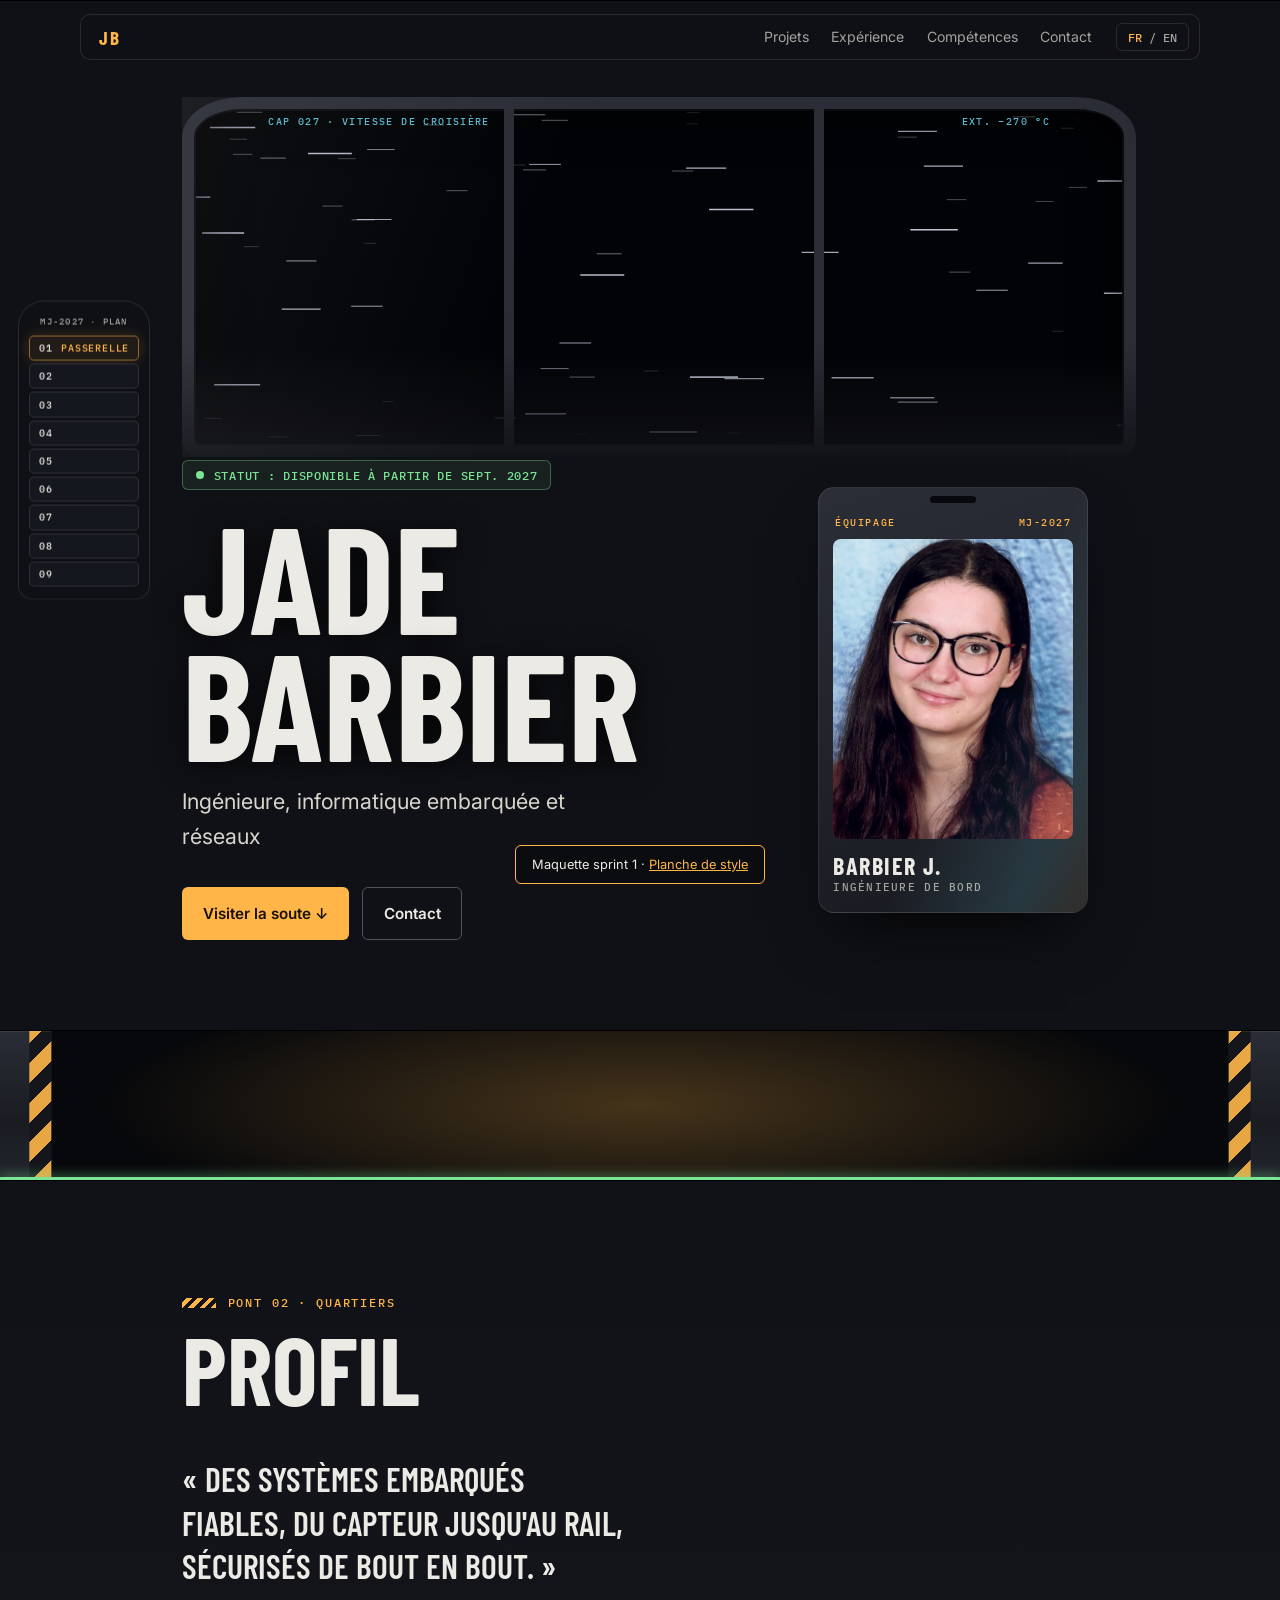
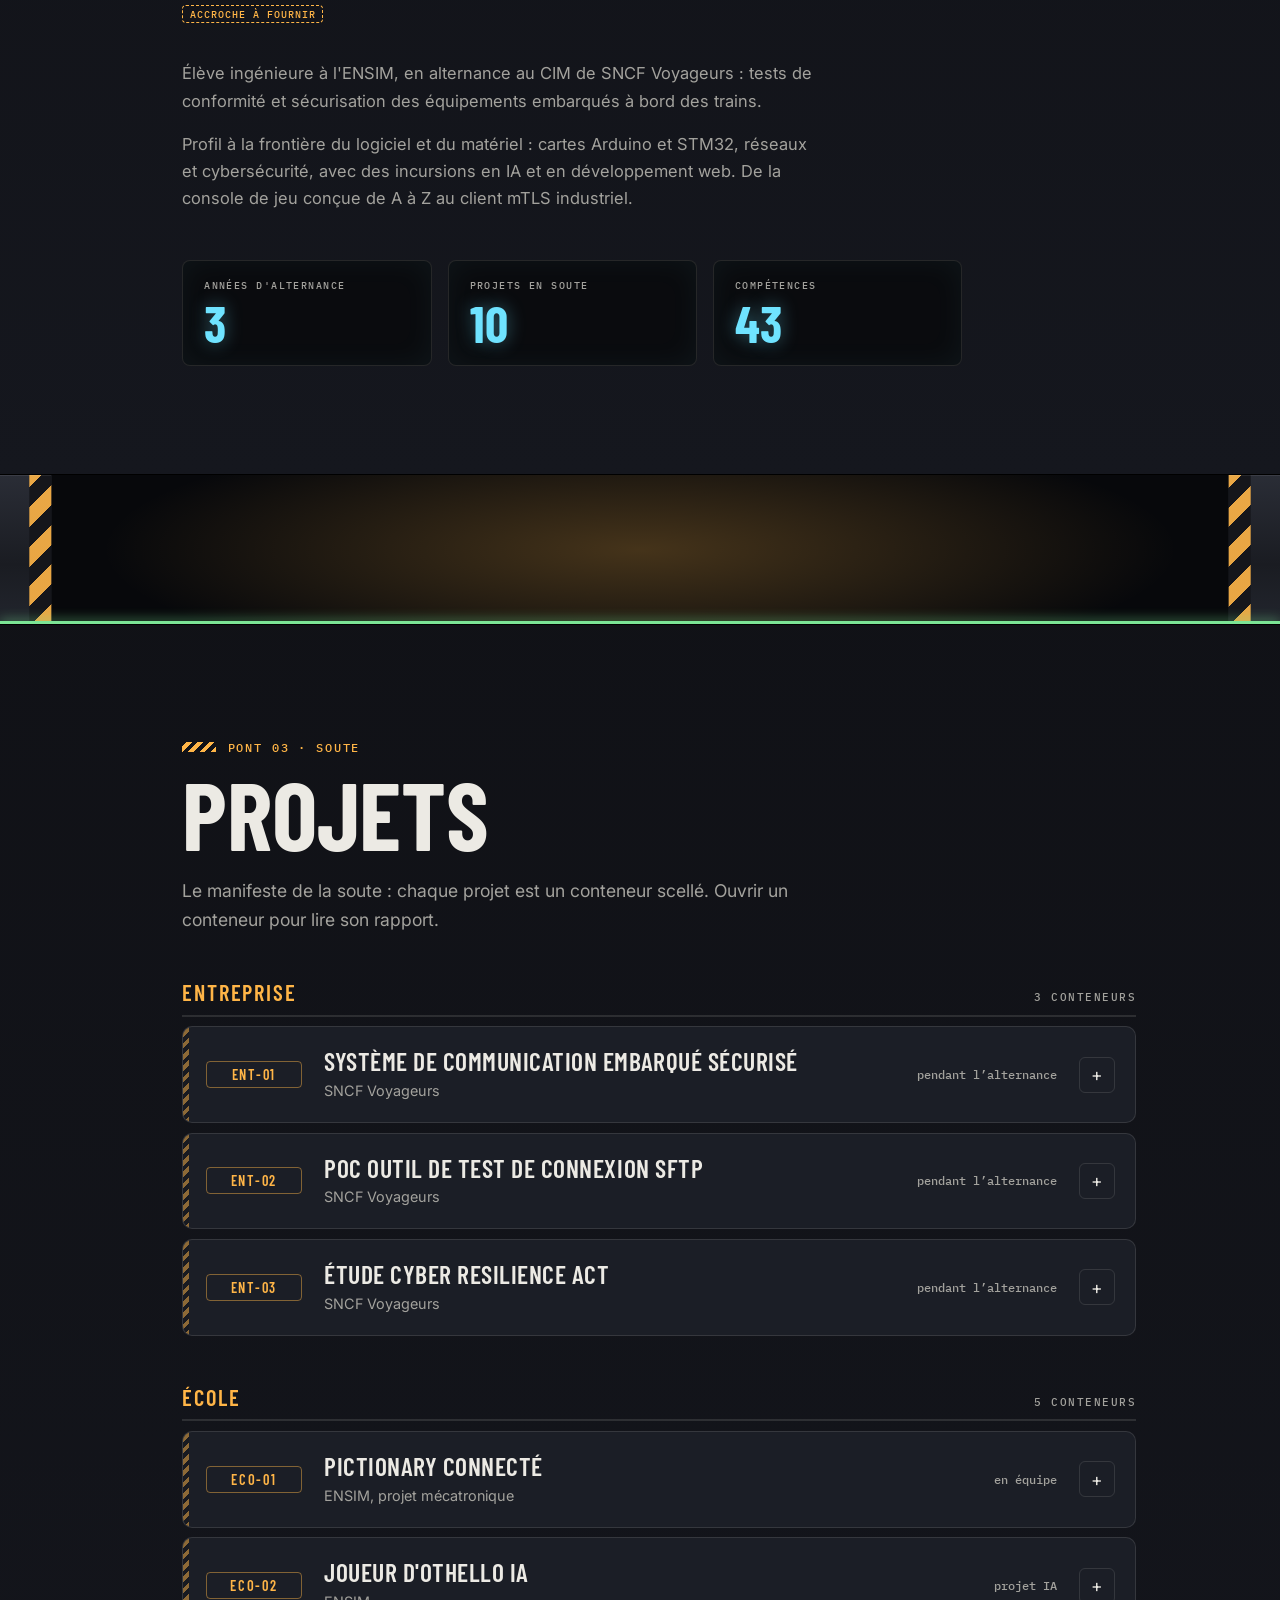
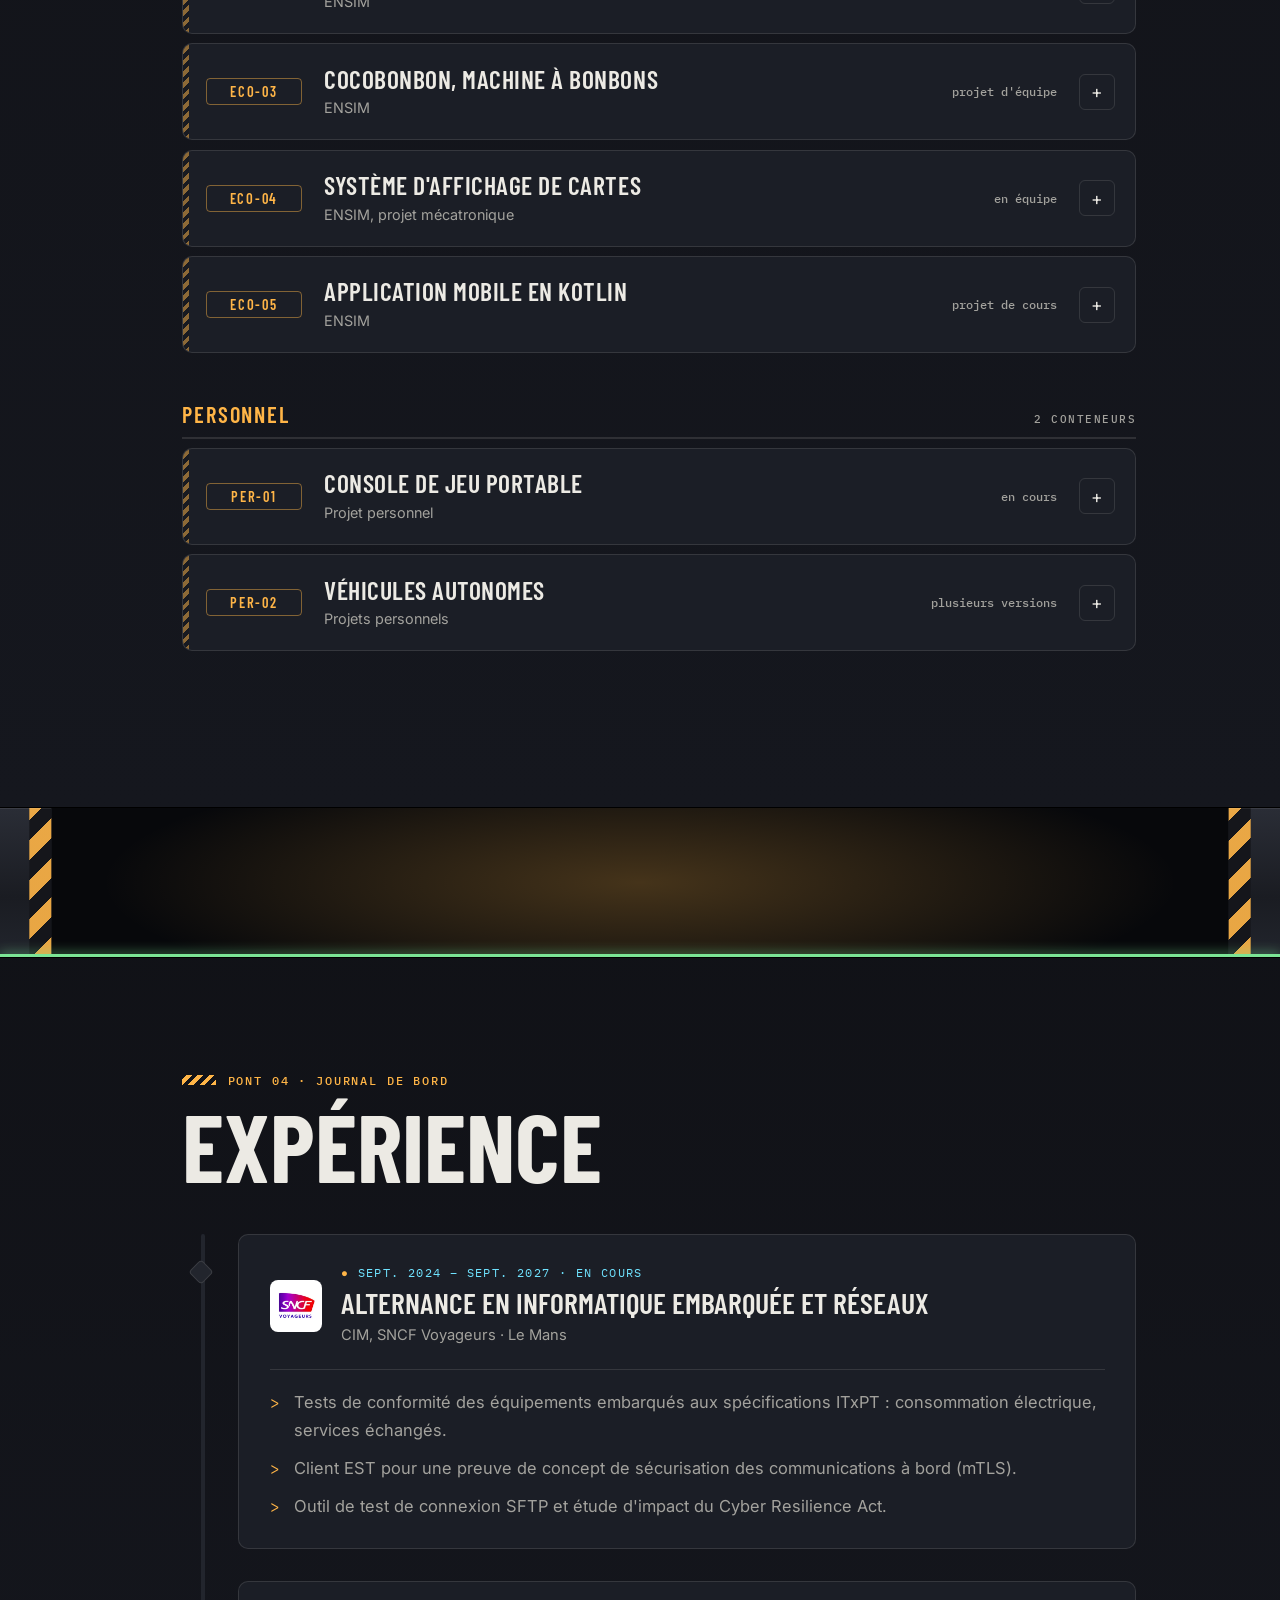
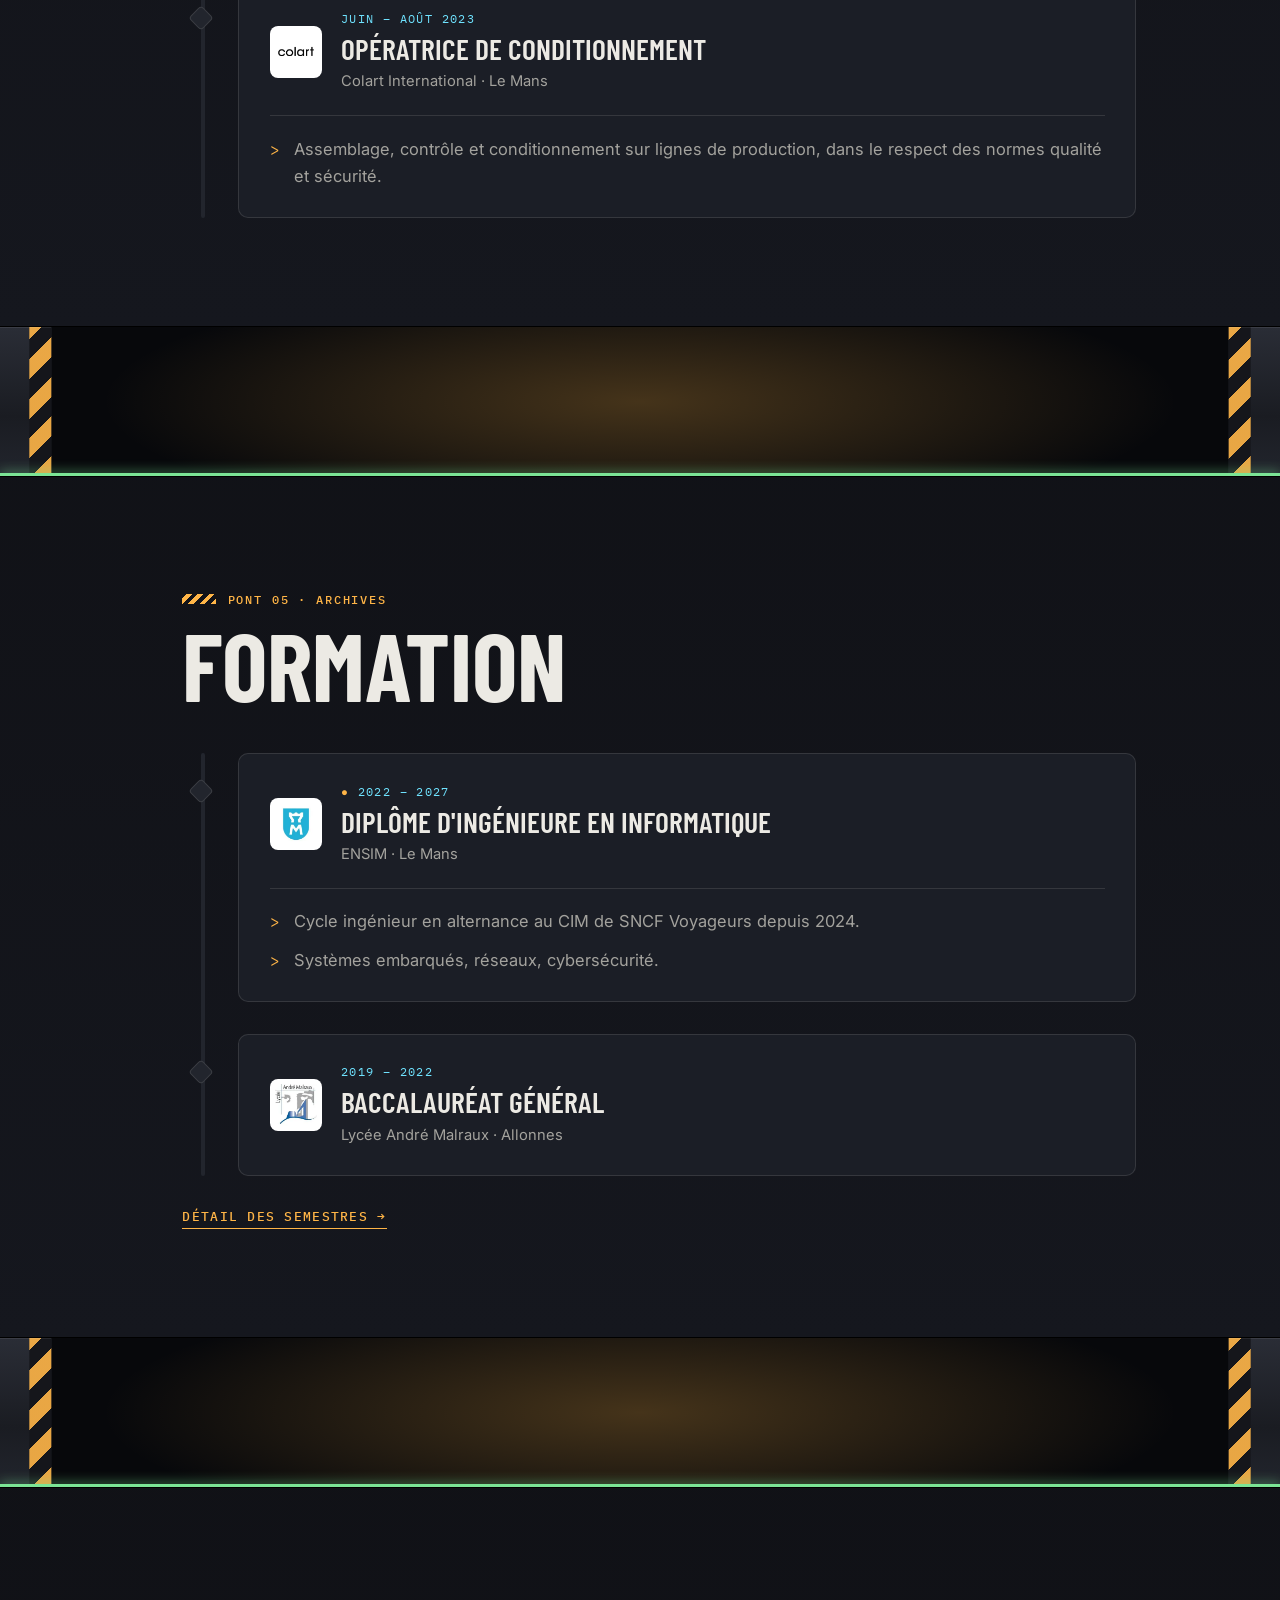
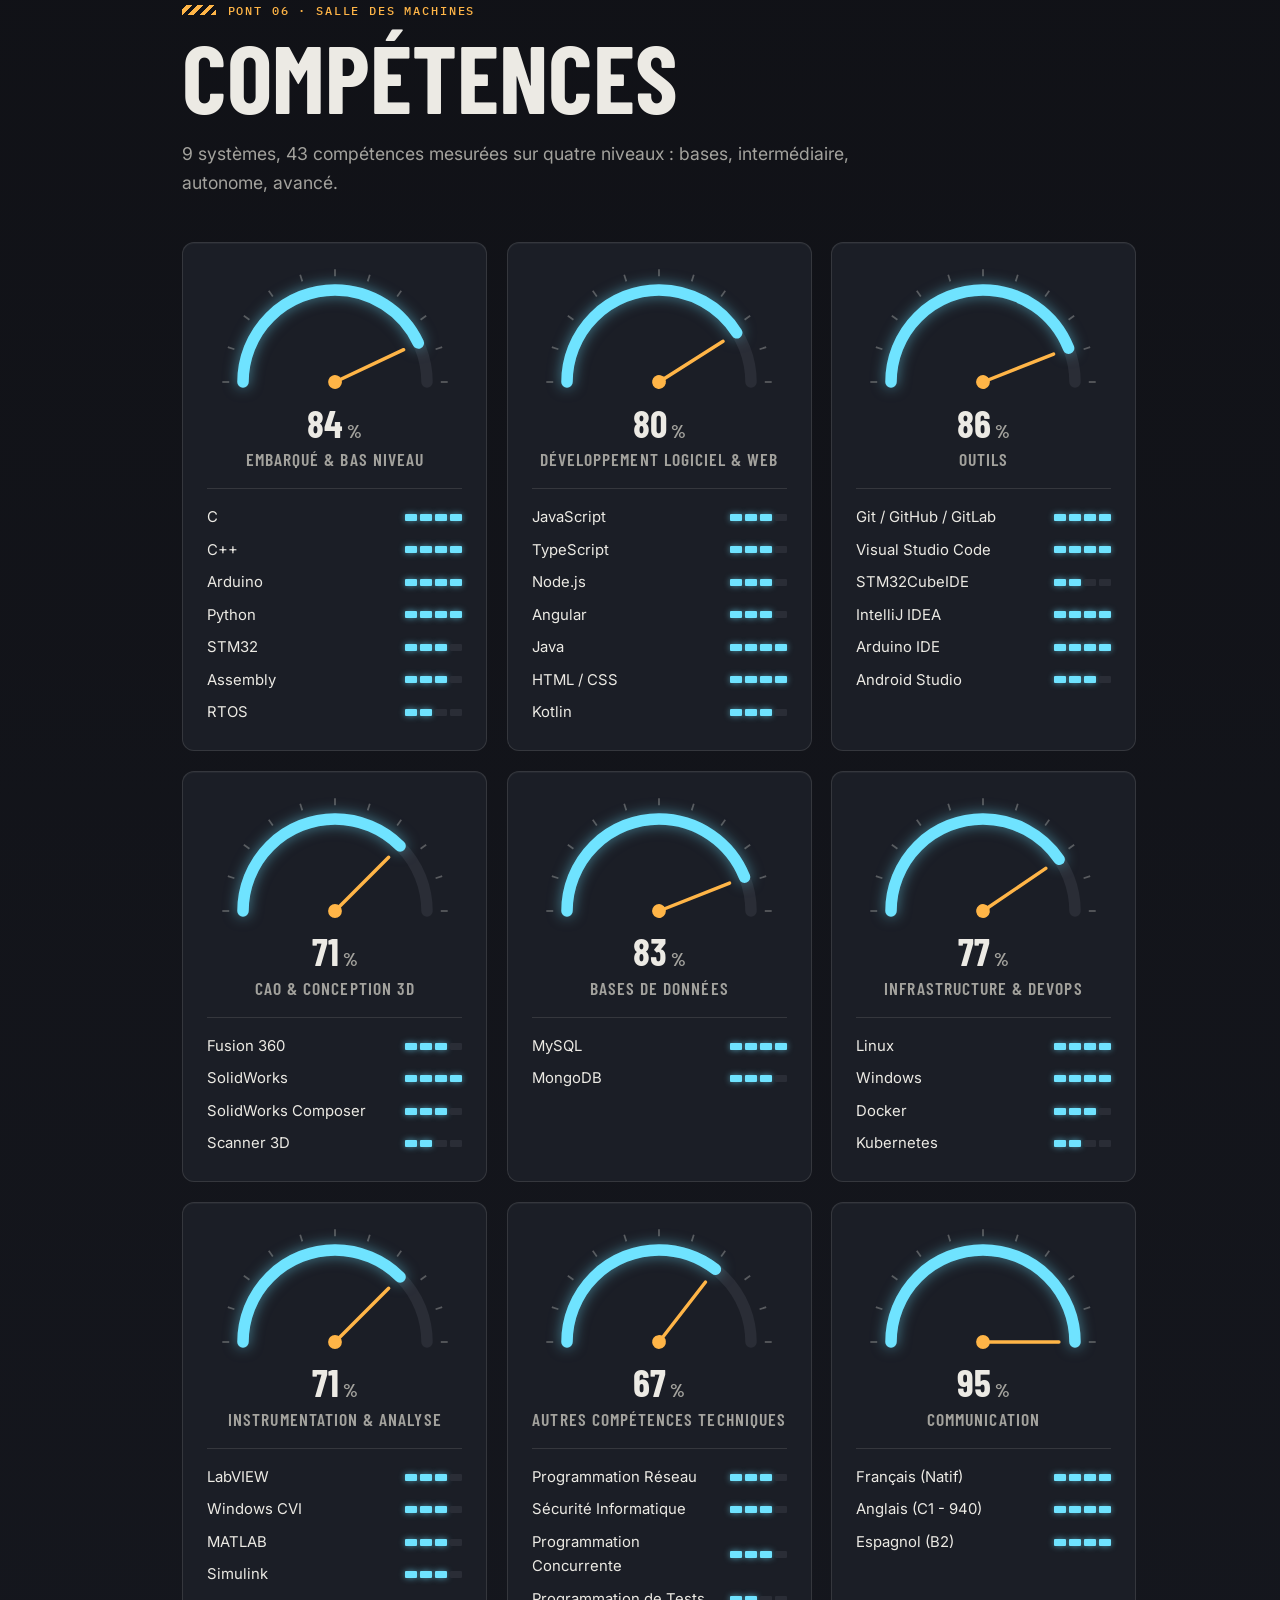
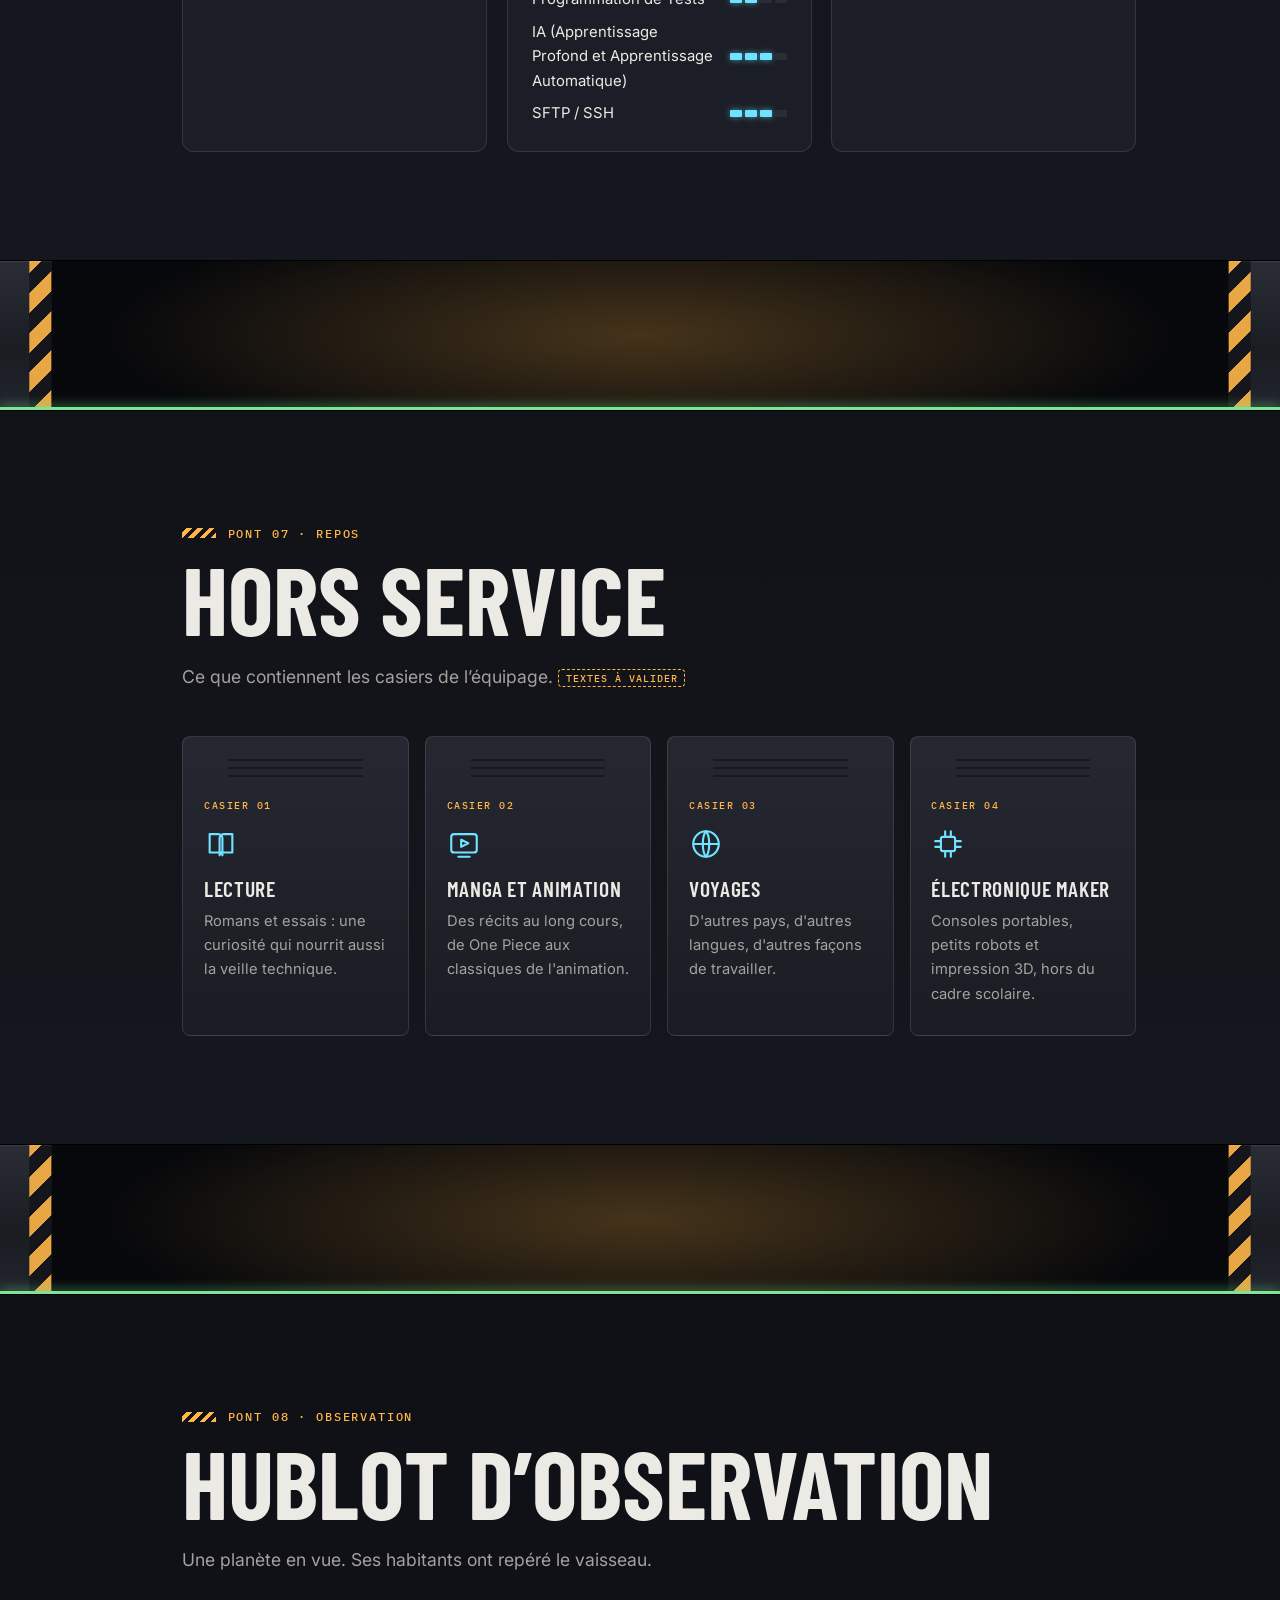
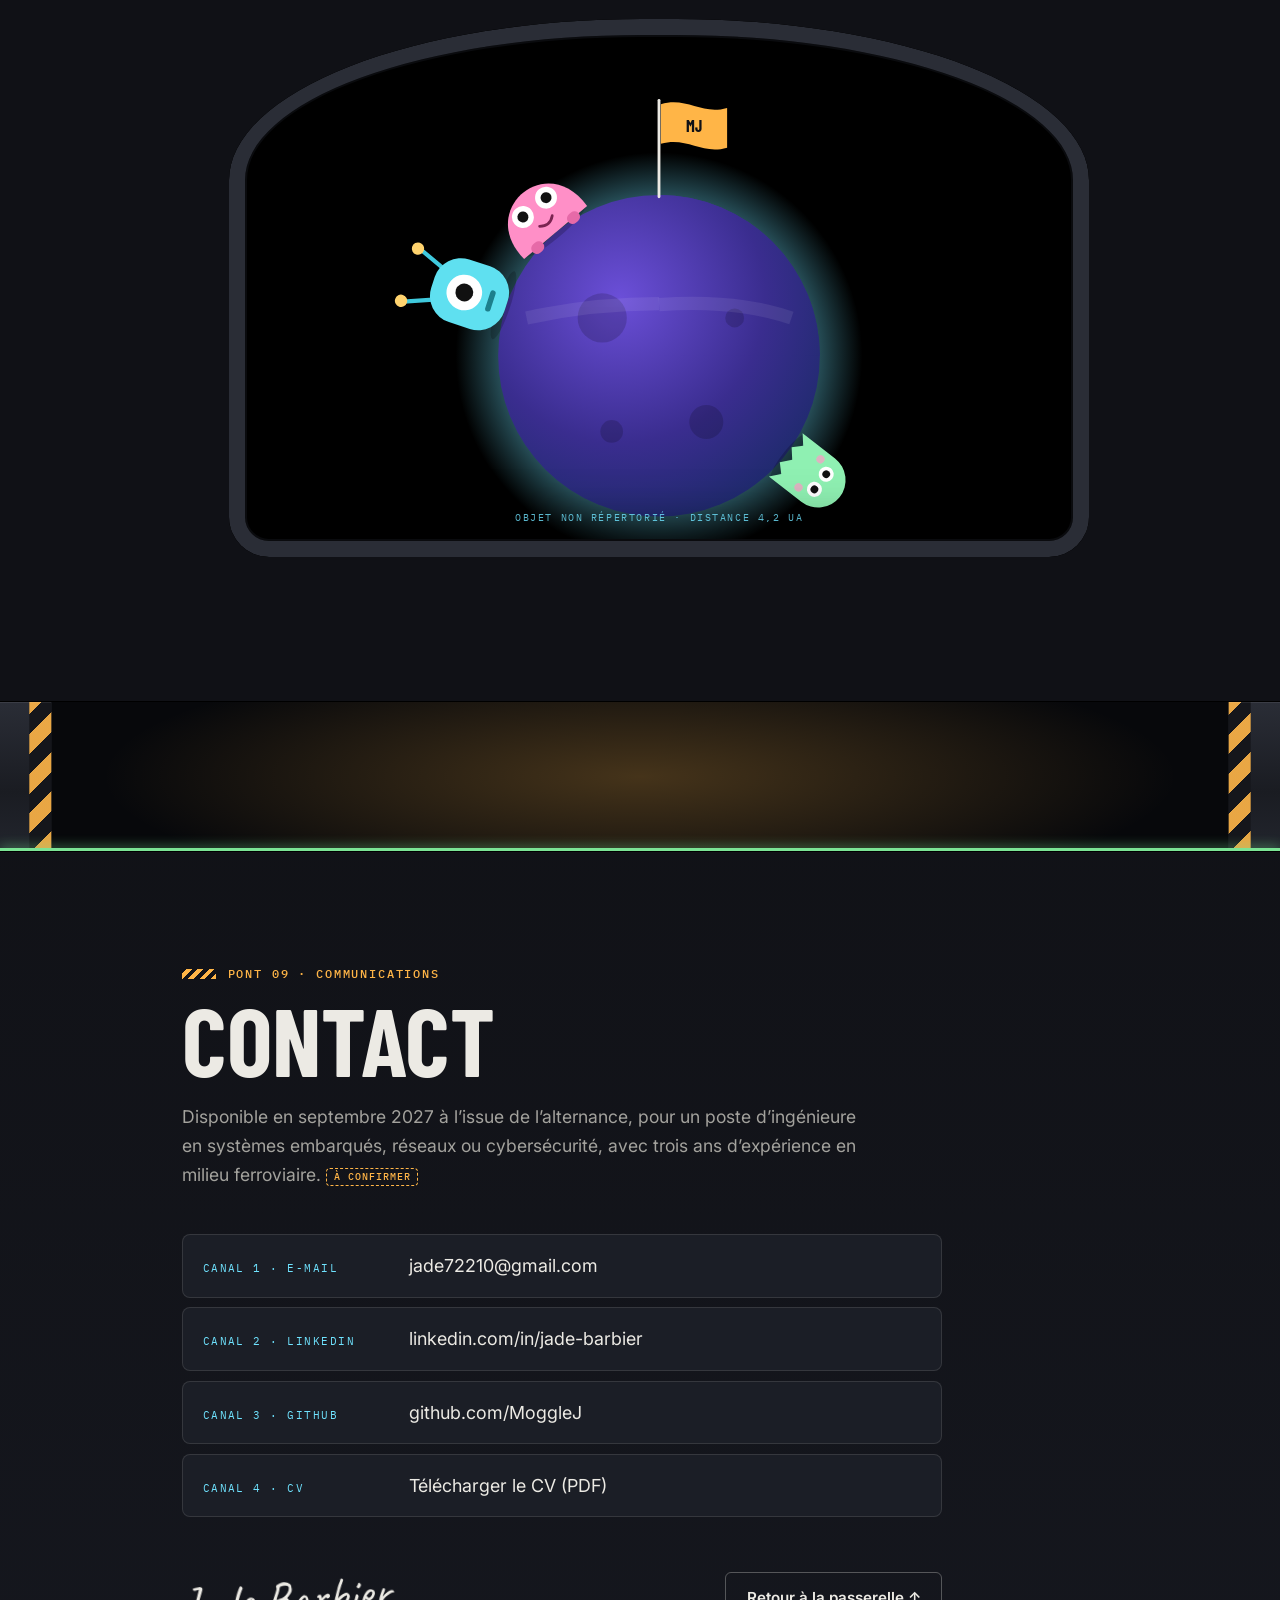
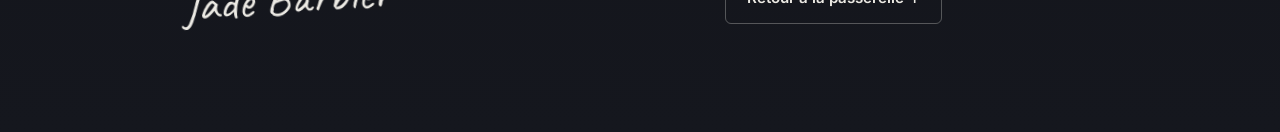
==== commit 02fb8fe3: "Maquette v14 : nouveau thème vaisseau spatial, visite compartiment par compartiment Co-Authored-By: " ====
--- a/maquette/index.html
+++ b/maquette/index.html
@@ -3,84 +3,95 @@
 <head>
   <meta charset="utf-8">
   <meta name="viewport" content="width=device-width, initial-scale=1">
-  <title>Jade Barbier · Plongée</title>
-  <meta name="description" content="Maquette du portfolio 2027 de Jade Barbier (sprint 1) : une plongée, de la surface aux abysses">
+  <title>Jade Barbier · À bord</title>
+  <meta name="description" content="Maquette du portfolio 2027 de Jade Barbier (sprint 1) : une visite du vaisseau, de la passerelle au hublot d'observation">
   <link rel="preconnect" href="https://fonts.googleapis.com">
   <link rel="preconnect" href="https://fonts.gstatic.com" crossorigin>
   <link href="https://fonts.googleapis.com/css2?family=Barlow+Condensed:wght@500;600;700&family=Caveat:wght@600&family=IBM+Plex+Mono:wght@400;500&family=Inter:wght@400;500;600&display=swap" rel="stylesheet">
-  <link rel="stylesheet" href="ocean.css">
+  <link rel="stylesheet" href="ship.css">
 </head>
 <body>
-  <!-- Ambiance : rayons de lumière en surface, bulles et neige marine dessinées sur le canvas -->
-  <div class="rays" aria-hidden="true"><i></i><i></i><i></i><i></i></div>
-  <canvas id="sea" aria-hidden="true"></canvas>
+  <!-- L'espace est derrière la coque : on ne le voit qu'à travers les hublots (zones transparentes) -->
+  <canvas id="space" aria-hidden="true"></canvas>
 
   <nav class="topbar" aria-label="Navigation">
-    <a class="mark" href="#surface">JB</a>
-    <div class="links"><a href="#projets">Projets</a><a href="#experience">Expérience</a><a href="#competences">Compétences</a><a href="#contact">Contact</a></div>
+    <a class="mark" href="#passerelle">JB</a>
+    <div class="links"><a href="#soute">Projets</a><a href="#journal">Expérience</a><a href="#machines">Compétences</a><a href="#comms">Contact</a></div>
     <button class="lang" data-toggle-lang aria-label="Changer de langue"><span class="on">FR</span> / <span>EN</span></button>
   </nav>
 
-  <!-- Jauge de profondeur, fixe sur le côté -->
-  <aside class="gauge" aria-hidden="true">
-    <div class="g-scale"><i class="g-mark"></i></div>
-    <div class="g-read"><b class="g-m">0</b><span>m</span></div>
-    <div class="g-zone mono">Surface</div>
-  </aside>
-
-  <main id="dive">
-    <!-- Surface -->
-    <section class="station surface" id="surface" data-depth="0">
-      <svg class="waves" viewBox="0 0 1440 120" preserveAspectRatio="none" aria-hidden="true">
-        <path class="w1" d="M0 60 C240 20 480 100 720 60 C960 20 1200 100 1440 60 L1440 0 L0 0 Z"/>
-        <path class="w2" d="M0 50 C200 90 520 10 720 50 C920 90 1240 10 1440 50 L1440 0 L0 0 Z"/>
-      </svg>
-      <div class="hero">
-        <div class="hero-text">
-          <span class="avail" data-anim><i></i>Disponible à partir de sept. 2027</span>
-          <h1 data-anim style="--d:1">Jade<br>Barbier</h1>
-          <p class="role" data-anim style="--d:2">Ingénieure, informatique embarquée et réseaux</p>
-          <div class="hero-cta" data-anim style="--d:3"><a class="btn" href="#projets">Plonger dans les projets ↓</a><a class="btn ghost" href="#contact">Contact</a></div>
+  <!-- Plan du vaisseau : le compartiment en cours s'allume -->
+  <nav class="deckmap" aria-label="Plan du vaisseau">
+    <span class="dm-title">MJ-2027 · plan</span>
+    <a href="#passerelle" data-for="passerelle"><i>01</i><span>Passerelle</span></a><a href="#quartiers" data-for="quartiers"><i>02</i><span>Quartiers</span></a><a href="#soute" data-for="soute"><i>03</i><span>Soute</span></a><a href="#journal" data-for="journal"><i>04</i><span>Journal de bord</span></a><a href="#archives" data-for="archives"><i>05</i><span>Archives</span></a><a href="#machines" data-for="machines"><i>06</i><span>Salle des machines</span></a><a href="#repos" data-for="repos"><i>07</i><span>Repos</span></a><a href="#observation" data-for="observation"><i>08</i><span>Observation</span></a><a href="#comms" data-for="comms"><i>09</i><span>Communications</span></a>
+  </nav>
+
+  <main>
+
+    <section class="deck bridge-deck" id="passerelle" data-deck="01" data-name="Passerelle">
+      <div class="deck-in">
+        <div class="bridge">
+          <div class="windshield" aria-hidden="true"><i class="frame"></i><span class="hud-l">CAP 027 · VITESSE DE CROISIÈRE</span><span class="hud-r">EXT. −270 °C</span></div>
+          <div class="bridge-row">
+            <div class="bridge-text">
+              <span class="status" data-anim><i></i>Statut : disponible à partir de sept. 2027</span>
+              <h1 data-anim style="--d:1">Jade<br>Barbier</h1>
+              <p class="role" data-anim style="--d:2">Ingénieure, informatique embarquée et réseaux</p>
+              <div class="cta" data-anim style="--d:3"><a class="btn" href="#soute">Visiter la soute ↓</a><a class="btn ghost" href="#comms">Contact</a></div>
+            </div>
+            <figure class="badge" data-anim style="--d:2">
+              <div class="badge-top"><span>Équipage</span><span>MJ-2027</span></div>
+              <img src="assets/jade.webp" alt="Portrait de Jade Barbier" width="640" height="890">
+              <figcaption><b>BARBIER J.</b><span>Ingénieure de bord</span></figcaption>
+              <i class="holo" aria-hidden="true"></i>
+            </figure>
+          </div>
         </div>
-        <figure class="porthole" data-anim style="--d:2">
-          <div class="glass"><img src="assets/jade.webp" alt="Portrait de Jade Barbier" width="640" height="890"></div>
-          <span class="bolts" aria-hidden="true"><i style="--a:0deg"></i><i style="--a:45deg"></i><i style="--a:90deg"></i><i style="--a:135deg"></i><i style="--a:180deg"></i><i style="--a:225deg"></i><i style="--a:270deg"></i><i style="--a:315deg"></i></span>
-        </figure>
-      </div>
-    </section>
-
-    <section class="station" id="profil" data-depth="20">
-      <header class="st-head" data-anim>
-        <span class="st-depth mono">−20 m · Zone éclairée</span>
-        <h2>Profil</h2>
-      </header>
-      <blockquote class="hook" data-anim>« Des systèmes embarqués fiables, du capteur jusqu'au rail, sécurisés de bout en bout. » <span class="todo">accroche à fournir</span></blockquote>
-      <div class="prose" data-anim style="--d:1">
-        <p>Élève ingénieure à l'ENSIM, en alternance au CIM de SNCF Voyageurs : tests de conformité et sécurisation des équipements embarqués à bord des trains.</p>
-        <p>Profil à la frontière du logiciel et du matériel : cartes Arduino et STM32, réseaux et cybersécurité, avec des incursions en IA et en développement web. De la console de jeu conçue de A à Z au client mTLS industriel.</p>
-      </div>
-      <dl class="readings">
-        <div data-anim style="--d:2"><dt>Années d'alternance</dt><dd data-count="3">0</dd></div>
-        <div data-anim style="--d:3"><dt>Projets</dt><dd data-count="10">0</dd></div>
-        <div data-anim style="--d:4"><dt>Compétences</dt><dd data-count="43">0</dd></div>
-      </dl>
-    </section>
-
-    <section class="station" id="projets" data-depth="200">
-      <header class="st-head" data-anim>
-        <span class="st-depth mono">−200 m · Carnet de plongée</span>
-        <h2>Projets</h2>
-      </header>
-      <p class="lead" data-anim>Chaque projet est une plongée consignée au carnet. Ouvrir une entrée pour lire le rapport.</p>
-      <div id="logbook"></div>
-    </section>
-
-    <section class="station" id="experience" data-depth="1000">
-      <header class="st-head" data-anim>
-        <span class="st-depth mono">−1000 m · Câble d'ancrage</span>
-        <h2>Expérience</h2>
-      </header>
-      <ol class="cable">
+      </div>
+    </section>
+
+    <section class="deck" id="quartiers" data-deck="02" data-name="Quartiers">
+      <div class="door" aria-hidden="true"><i class="leaf l"></i><i class="leaf r"></i><span class="plate">SAS 02 · Quartiers</span></div>
+      <div class="deck-in">
+        <header class="dk-head" data-anim>
+          <span class="dk-tag">Pont 02 · Quartiers</span>
+          <h2>Profil</h2>
+          
+        </header>
+        <blockquote class="hook" data-anim>« Des systèmes embarqués fiables, du capteur jusqu'au rail, sécurisés de bout en bout. » <span class="todo">accroche à fournir</span></blockquote>
+        <div class="prose" data-anim style="--d:1">
+          <p>Élève ingénieure à l'ENSIM, en alternance au CIM de SNCF Voyageurs : tests de conformité et sécurisation des équipements embarqués à bord des trains.</p>
+          <p>Profil à la frontière du logiciel et du matériel : cartes Arduino et STM32, réseaux et cybersécurité, avec des incursions en IA et en développement web. De la console de jeu conçue de A à Z au client mTLS industriel.</p>
+        </div>
+        <dl class="readouts">
+          <div data-anim style="--d:2"><dt>Années d'alternance</dt><dd data-count="3">0</dd></div>
+          <div data-anim style="--d:3"><dt>Projets en soute</dt><dd data-count="10">0</dd></div>
+          <div data-anim style="--d:4"><dt>Compétences</dt><dd data-count="43">0</dd></div>
+        </dl>
+      </div>
+    </section>
+
+    <section class="deck" id="soute" data-deck="03" data-name="Soute">
+      <div class="door" aria-hidden="true"><i class="leaf l"></i><i class="leaf r"></i><span class="plate">SAS 03 · Soute</span></div>
+      <div class="deck-in">
+        <header class="dk-head" data-anim>
+          <span class="dk-tag">Pont 03 · Soute</span>
+          <h2>Projets</h2>
+          <p class="lead">Le manifeste de la soute : chaque projet est un conteneur scellé. Ouvrir un conteneur pour lire son rapport.</p>
+        </header>
+        <div id="logbook"></div>
+      </div>
+    </section>
+
+    <section class="deck" id="journal" data-deck="04" data-name="Journal de bord">
+      <div class="door" aria-hidden="true"><i class="leaf l"></i><i class="leaf r"></i><span class="plate">SAS 04 · Journal de bord</span></div>
+      <div class="deck-in">
+        <header class="dk-head" data-anim>
+          <span class="dk-tag">Pont 04 · Journal de bord</span>
+          <h2>Expérience</h2>
+          
+        </header>
+        <ol class="cable">
         <i class="cable-line" aria-hidden="true"><i></i></i>
         <li class="beacon current" data-anim style="--d:0">
           <span class="buoy" aria-hidden="true"></span>
@@ -97,14 +108,18 @@
           </div>
         </li>
       </ol>
-    </section>
-
-    <section class="station" id="formation" data-depth="1500">
-      <header class="st-head" data-anim>
-        <span class="st-depth mono">−1500 m · Câble d'ancrage</span>
-        <h2>Formation</h2>
-      </header>
-      <ol class="cable">
+      </div>
+    </section>
+
+    <section class="deck" id="archives" data-deck="05" data-name="Archives">
+      <div class="door" aria-hidden="true"><i class="leaf l"></i><i class="leaf r"></i><span class="plate">SAS 05 · Archives</span></div>
+      <div class="deck-in">
+        <header class="dk-head" data-anim>
+          <span class="dk-tag">Pont 05 · Archives</span>
+          <h2>Formation</h2>
+          
+        </header>
+        <ol class="cable">
         <i class="cable-line" aria-hidden="true"><i></i></i>
         <li class="beacon current" data-anim style="--d:0">
           <span class="buoy" aria-hidden="true"></span>
@@ -121,42 +136,51 @@
           </div>
         </li>
       </ol>
-      <!-- Lien vers la page externe parcours-universitaire.html : supprimer cette ligne pour la retirer -->
-      <a class="more" href="parcours-universitaire.html" data-anim>Détail des semestres →</a>
-    </section>
-
-    <section class="station" id="competences" data-depth="2000">
-      <header class="st-head" data-anim>
-        <span class="st-depth mono">−2000 m · Instruments de bord</span>
-        <h2>Compétences</h2>
-      </header>
-      <p class="lead" data-anim id="skills-lead"></p>
-      <div id="dials" class="dials"></div>
-    </section>
-
-    <section class="station" id="hors-service" data-depth="3000">
-      <header class="st-head" data-anim>
-        <span class="st-depth mono">−3000 m · Bioluminescence</span>
-        <h2>Hors service</h2>
-      </header>
-      <ul class="glow-list">
-        <li data-anim style="--d:0;--h:175"><svg class="jelly" viewBox="0 0 60 80" aria-hidden="true"><path class="bell" d="M6 34 C6 12 54 12 54 34 C48 32 44 37 40 34 C36 31 33 37 30 34 C27 31 24 37 20 34 C16 31 12 37 6 34 Z"/><path class="tent" d="M14 36 C10 48 18 56 13 70 M24 37 C22 50 28 58 24 76 M36 37 C38 50 32 58 36 74 M46 36 C50 48 42 56 47 68"/></svg><b>Lecture</b><span>Romans et essais : une curiosité qui nourrit aussi la veille technique.</span></li>
-        <li data-anim style="--d:1;--h:195"><svg class="jelly" viewBox="0 0 60 80" aria-hidden="true"><path class="bell" d="M6 34 C6 12 54 12 54 34 C48 32 44 37 40 34 C36 31 33 37 30 34 C27 31 24 37 20 34 C16 31 12 37 6 34 Z"/><path class="tent" d="M14 36 C10 48 18 56 13 70 M24 37 C22 50 28 58 24 76 M36 37 C38 50 32 58 36 74 M46 36 C50 48 42 56 47 68"/></svg><b>Manga et animation</b><span>Des récits au long cours, de One Piece aux classiques de l'animation.</span></li>
-        <li data-anim style="--d:2;--h:160"><svg class="jelly" viewBox="0 0 60 80" aria-hidden="true"><path class="bell" d="M6 34 C6 12 54 12 54 34 C48 32 44 37 40 34 C36 31 33 37 30 34 C27 31 24 37 20 34 C16 31 12 37 6 34 Z"/><path class="tent" d="M14 36 C10 48 18 56 13 70 M24 37 C22 50 28 58 24 76 M36 37 C38 50 32 58 36 74 M46 36 C50 48 42 56 47 68"/></svg><b>Voyages</b><span>D'autres pays, d'autres langues, d'autres façons de travailler.</span></li>
-        <li data-anim style="--d:3;--h:210"><svg class="jelly" viewBox="0 0 60 80" aria-hidden="true"><path class="bell" d="M6 34 C6 12 54 12 54 34 C48 32 44 37 40 34 C36 31 33 37 30 34 C27 31 24 37 20 34 C16 31 12 37 6 34 Z"/><path class="tent" d="M14 36 C10 48 18 56 13 70 M24 37 C22 50 28 58 24 76 M36 37 C38 50 32 58 36 74 M46 36 C50 48 42 56 47 68"/></svg><b>Électronique maker</b><span>Consoles portables, petits robots et impression 3D, hors du cadre scolaire.</span></li>
+        <!-- Lien vers la page externe parcours-universitaire.html : supprimer cette ligne pour la retirer -->
+        <a class="more" href="parcours-universitaire.html" data-anim>Détail des semestres →</a>
+      </div>
+    </section>
+
+    <section class="deck" id="machines" data-deck="06" data-name="Salle des machines">
+      <div class="door" aria-hidden="true"><i class="leaf l"></i><i class="leaf r"></i><span class="plate">SAS 06 · Salle des machines</span></div>
+      <div class="deck-in">
+        <header class="dk-head" data-anim>
+          <span class="dk-tag">Pont 06 · Salle des machines</span>
+          <h2>Compétences</h2>
+          <p class="lead"><span id="skills-lead"></span></p>
+        </header>
+        <div id="dials" class="dials"></div>
+      </div>
+    </section>
+
+    <section class="deck" id="repos" data-deck="07" data-name="Repos">
+      <div class="door" aria-hidden="true"><i class="leaf l"></i><i class="leaf r"></i><span class="plate">SAS 07 · Repos</span></div>
+      <div class="deck-in">
+        <header class="dk-head" data-anim>
+          <span class="dk-tag">Pont 07 · Repos</span>
+          <h2>Hors service</h2>
+          <p class="lead">Ce que contiennent les casiers de l’équipage. <span class="todo">textes à valider</span></p>
+        </header>
+      <ul class="lockers">
+        <li data-anim style="--d:0"><span class="lk-no">Casier 01</span><svg class="draw" viewBox="0 0 24 24" fill="none" stroke="currentColor" stroke-width="1.5" stroke-linecap="round" stroke-linejoin="round" aria-hidden="true"><path d="M4 5h6a3 3 0 0 1 3 3v12a2 2 0 0 0-2-2H4z"/><path d="M20 5h-6a3 3 0 0 0-3 3v12a2 2 0 0 1 2-2h7z"/></svg><b>Lecture</b><span>Romans et essais : une curiosité qui nourrit aussi la veille technique.</span></li>
+        <li data-anim style="--d:1"><span class="lk-no">Casier 02</span><svg class="draw" viewBox="0 0 24 24" fill="none" stroke="currentColor" stroke-width="1.5" stroke-linecap="round" stroke-linejoin="round" aria-hidden="true"><rect x="3" y="5" width="18" height="13" rx="2"/><path d="M10 9l5 2.5-5 2.5z"/><path d="M8 21h8"/></svg><b>Manga et animation</b><span>Des récits au long cours, de One Piece aux classiques de l'animation.</span></li>
+        <li data-anim style="--d:2"><span class="lk-no">Casier 03</span><svg class="draw" viewBox="0 0 24 24" fill="none" stroke="currentColor" stroke-width="1.5" stroke-linecap="round" stroke-linejoin="round" aria-hidden="true"><circle cx="12" cy="12" r="9"/><path d="M3 12h18M12 3c3 3.5 3 14.5 0 18M12 3c-3 3.5-3 14.5 0 18"/></svg><b>Voyages</b><span>D'autres pays, d'autres langues, d'autres façons de travailler.</span></li>
+        <li data-anim style="--d:3"><span class="lk-no">Casier 04</span><svg class="draw" viewBox="0 0 24 24" fill="none" stroke="currentColor" stroke-width="1.5" stroke-linecap="round" stroke-linejoin="round" aria-hidden="true"><rect x="7" y="7" width="10" height="10" rx="1.5"/><path d="M10 3v4M14 3v4M10 17v4M14 17v4M3 10h4M3 14h4M17 10h4M17 14h4"/></svg><b>Électronique maker</b><span>Consoles portables, petits robots et impression 3D, hors du cadre scolaire.</span></li>
       </ul>
-      <span class="todo">textes à valider</span>
-    </section>
-
-    <section class="station abyss" id="abysses" data-depth="4000">
-      <header class="st-head" data-anim>
-        <span class="st-depth mono">−4000 m · Abysses</span>
-        <h2>Au fond</h2>
-      </header>
-      <p class="lead" data-anim>Quelque chose repose au fond. Ses habitants vous ont repéré.</p>
-      <figure class="deep-port" id="planet" data-anim>
-        <div class="glass">
-          <svg viewBox="0 0 600 560" role="img" aria-label="Une petite planète violette posée au fond, trois habitants et un drapeau">
+      </div>
+    </section>
+
+    <section class="deck obs-deck" id="observation" data-deck="08" data-name="Observation">
+      <div class="door" aria-hidden="true"><i class="leaf l"></i><i class="leaf r"></i><span class="plate">SAS 08 · Observation</span></div>
+      <div class="deck-in">
+        <header class="dk-head" data-anim>
+          <span class="dk-tag">Pont 08 · Observation</span>
+          <h2>Hublot d’observation</h2>
+          <p class="lead">Une planète en vue. Ses habitants ont repéré le vaisseau.</p>
+        </header>
+        <figure class="viewport" id="planet" data-anim>
+          <i class="frame" aria-hidden="true"></i>
+          <svg viewBox="0 0 600 560" role="img" aria-label="Une petite planète violette vue par le hublot, trois habitants et un drapeau">
                   <defs>
                     <radialGradient id="pg" gradientUnits="userSpaceOnUse" cx="259" cy="279" r="255"><stop offset="0" stop-color="var(--planet-b)"/><stop offset=".6" stop-color="var(--planet-a)"/><stop offset="1" stop-color="var(--planet-c)"/></radialGradient>
                     <radialGradient id="atmo" r=".5"><stop offset=".78" stop-color="var(--accent)" stop-opacity=".35"/><stop offset="1" stop-color="var(--accent)" stop-opacity="0"/></radialGradient>
@@ -233,25 +257,28 @@
               <circle cx="-13" cy="-22" r="3" fill="#ff9cc8" opacity=".7"/><circle cx="13" cy="-22" r="3" fill="#ff9cc8" opacity=".7"/>
             </g>
                 </svg>
-        </div>
-        <span class="bolts" aria-hidden="true"><i style="--a:0deg"></i><i style="--a:30deg"></i><i style="--a:60deg"></i><i style="--a:90deg"></i><i style="--a:120deg"></i><i style="--a:150deg"></i><i style="--a:180deg"></i><i style="--a:210deg"></i><i style="--a:240deg"></i><i style="--a:270deg"></i><i style="--a:300deg"></i><i style="--a:330deg"></i></span>
-        <button class="port-close" hidden>Refermer</button>
-      </figure>
-    </section>
-
-    <section class="station seabed" id="contact" data-depth="4000">
-      <header class="st-head" data-anim>
-        <span class="st-depth mono">−4000 m · Signal de remontée</span>
-        <h2>Contact</h2>
-      </header>
-      <p class="lead" data-anim>Disponible en septembre 2027 à l'issue de l'alternance, pour un poste d'ingénieure en systèmes embarqués, réseaux ou cybersécurité, avec trois ans d'expérience en milieu ferroviaire. <span class="todo">à confirmer</span></p>
-      <ul class="signals">
-        <li data-anim style="--d:0"><span class="mono">E-mail</span><a href="mailto:jade72210@gmail.com">jade72210@gmail.com</a></li>
-        <li data-anim style="--d:1"><span class="mono">LinkedIn</span><a href="https://www.linkedin.com/in/jade-barbier-b261b8266/" target="_blank" rel="noopener">linkedin.com/in/jade-barbier</a></li>
-        <li data-anim style="--d:2"><span class="mono">GitHub</span><a href="https://github.com/MoggleJ" target="_blank" rel="noopener">github.com/MoggleJ</a></li>
-        <li data-anim style="--d:3"><span class="mono">CV</span><a href="https://github.com/MoggleJ/Portfolio_2026/raw/main/cv/BARBIER_Jade_CV_Stage_EN.pdf" target="_blank" rel="noopener">Télécharger le CV (PDF)</a></li>
-      </ul>
-      <div class="sign" data-anim><span class="hand">Jade Barbier</span><a class="btn ghost" href="#surface" id="ascend">Remonter à la surface ↑</a></div>
+          <span class="vp-hud mono">OBJET NON RÉPERTORIÉ · DISTANCE 4,2 UA</span>
+          <button class="port-close" hidden>Refermer</button>
+        </figure>
+      </div>
+    </section>
+
+    <section class="deck" id="comms" data-deck="09" data-name="Communications">
+      <div class="door" aria-hidden="true"><i class="leaf l"></i><i class="leaf r"></i><span class="plate">SAS 09 · Communications</span></div>
+      <div class="deck-in">
+        <header class="dk-head" data-anim>
+          <span class="dk-tag">Pont 09 · Communications</span>
+          <h2>Contact</h2>
+          <p class="lead">Disponible en septembre 2027 à l’issue de l’alternance, pour un poste d’ingénieure en systèmes embarqués, réseaux ou cybersécurité, avec trois ans d’expérience en milieu ferroviaire. <span class="todo">à confirmer</span></p>
+        </header>
+        <ul class="signals">
+          <li data-anim style="--d:0"><span class="mono">Canal 1 · E-mail</span><a href="mailto:jade72210@gmail.com">jade72210@gmail.com</a></li>
+          <li data-anim style="--d:1"><span class="mono">Canal 2 · LinkedIn</span><a href="https://www.linkedin.com/in/jade-barbier-b261b8266/" target="_blank" rel="noopener">linkedin.com/in/jade-barbier</a></li>
+          <li data-anim style="--d:2"><span class="mono">Canal 3 · GitHub</span><a href="https://github.com/MoggleJ" target="_blank" rel="noopener">github.com/MoggleJ</a></li>
+          <li data-anim style="--d:3"><span class="mono">Canal 4 · CV</span><a href="https://github.com/MoggleJ/Portfolio_2026/raw/main/cv/BARBIER_Jade_CV_Stage_EN.pdf" target="_blank" rel="noopener">Télécharger le CV (PDF)</a></li>
+        </ul>
+        <div class="sign" data-anim><span class="hand">Jade Barbier</span><a class="btn ghost" href="#passerelle">Retour à la passerelle ↑</a></div>
+      </div>
     </section>
 
   </main>
@@ -260,6 +287,6 @@
 
   <script src="data.js"></script>
   <script src="skills.js"></script>
-  <script src="ocean.js"></script>
+  <script src="ship.js"></script>
 </body>
 </html>
--- a/maquette/ship.css
+++ b/maquette/ship.css
@@ -0,0 +1,301 @@
+/* Maquette sprint 1, thème vaisseau spatial : on visite le vaisseau compartiment par compartiment.
+   La coque est opaque ; l'espace (canvas fixe) n'apparaît qu'à travers les hublots, qui sont transparents. */
+
+:root {
+  --hull: #101116; --hull-2: #15171e; --panel: #1b1e26; --seam: rgba(255, 255, 255, .05);
+  --text: #eceae4; --muted: #a3a29d; --line: rgba(236, 234, 228, .12);
+  --amber: #ffb547; --cyan: #6fe3ff; --alert: #ff5a4e; --ok: #7be495;
+  --font-title: "Barlow Condensed", "Arial Narrow", sans-serif;
+  --font-mono: "IBM Plex Mono", ui-monospace, monospace;
+  --font-text: "Inter", system-ui, sans-serif;
+  --font-hand: "Caveat", cursive;
+  /* Couleurs utilisées par le dessin de la planète */
+  --accent: #6fe3ff; --accent-2: #ffb547; --bg-0: #101116;
+  --planet-a: #3a2d8f; --planet-b: #6b4fd8; --planet-c: #1d2a6b;
+}
+*, *::before, *::after { box-sizing: border-box; }
+html { scroll-behavior: smooth; overflow-x: clip; }
+body { margin: 0; color: var(--text); background: #000; font: 400 1.03rem/1.65 var(--font-text); -webkit-font-smoothing: antialiased; overflow-x: clip; }
+img { max-width: 100%; }
+a { color: inherit; }
+h1, h2, h3 { margin: 0; }
+.mono { font-family: var(--font-mono); }
+.hand { font-family: var(--font-hand); }
+::selection { background: var(--amber); color: #000; }
+
+#space { position: fixed; inset: 0; width: 100%; height: 100%; z-index: 0; pointer-events: none; }
+main { position: relative; z-index: 1; }
+
+/* ---------- Barre du haut et plan du vaisseau ---------- */
+.topbar { position: fixed; top: 14px; left: 50%; z-index: 30; transform: translateX(-50%); width: min(1120px, calc(100% - 28px)); display: flex; align-items: center; gap: 1.5rem; padding: .5rem .6rem .5rem 1.1rem; border-radius: 10px; background: rgba(16, 17, 22, .82); border: 1px solid var(--line); backdrop-filter: blur(12px); }
+.mark { font: 700 1.2rem var(--font-title); letter-spacing: .1em; text-decoration: none; color: var(--amber); }
+.links { display: flex; gap: 1.4rem; margin-left: auto; }
+.links a { color: var(--muted); text-decoration: none; font-size: .88rem; transition: color .2s; }
+.links a:hover { color: var(--text); }
+.lang { border: 1px solid var(--line); background: transparent; color: var(--muted); border-radius: 6px; padding: .35rem .7rem; font: 500 .72rem var(--font-mono); cursor: pointer; white-space: nowrap; }
+.lang .on { color: var(--amber); }
+@media (max-width: 720px) { .links { display: none; } .lang { margin-left: auto; } }
+
+.deckmap { position: fixed; left: 18px; top: 50%; z-index: 20; transform: translateY(-50%); display: grid; gap: 3px; padding: 12px 10px; border-radius: 26px 26px 14px 14px; background: rgba(16, 17, 22, .85); border: 1px solid var(--line); backdrop-filter: blur(10px); }
+.dm-title { font: 500 .54rem var(--font-mono); letter-spacing: .14em; text-transform: uppercase; color: var(--muted); text-align: center; padding: 2px 0 6px; }
+.deckmap a { position: relative; display: flex; align-items: center; gap: .55rem; padding: .32rem .55rem; border-radius: 5px; border: 1px solid var(--line); background: var(--hull-2); text-decoration: none; color: var(--muted); font: 500 .62rem var(--font-mono); letter-spacing: .08em; text-transform: uppercase; transition: color .3s, border-color .3s, background .3s, box-shadow .3s; }
+.deckmap a i { font-style: normal; color: rgba(236, 234, 228, .35); }
+.deckmap a span { max-width: 0; overflow: hidden; white-space: nowrap; transition: max-width .4s; }
+.deckmap:hover a span, .deckmap a.on span { max-width: 140px; }
+.deckmap a.on { color: var(--amber); border-color: rgba(255, 181, 71, .5); background: rgba(255, 181, 71, .08); box-shadow: 0 0 14px rgba(255, 181, 71, .2); }
+.deckmap a.on i { color: var(--amber); }
+.deckmap a.seen i { color: var(--text); }
+@media (max-width: 1100px) {
+  .deckmap { top: auto; bottom: 64px; left: 12px; transform: none; display: flex; padding: 6px; border-radius: 10px; gap: 2px; }
+  .dm-title { display: none; }
+  .deckmap a { padding: .3rem .4rem; }
+  .deckmap a span { display: none; }
+}
+@media (max-width: 560px) { .deckmap a:not(.on) { padding: .3rem .2rem; font-size: .5rem; } }
+
+/* ---------- Compartiments ---------- */
+.deck { position: relative; background:
+  linear-gradient(90deg, transparent calc(50% - .5px), var(--seam) 50%, transparent calc(50% + .5px)) 0 0 / 360px 100%,
+  linear-gradient(180deg, var(--hull), var(--hull-2)); border-top: 1px solid #000; }
+.deck-in { max-width: 1120px; margin: 0 auto; padding: 12vh clamp(18px, 5vw, 64px) 12vh clamp(18px, 8vw, 120px); }
+.dk-head { margin-bottom: 2.8rem; }
+.dk-tag { display: inline-flex; align-items: center; gap: .7rem; font: 500 .72rem var(--font-mono); letter-spacing: .16em; text-transform: uppercase; color: var(--amber); }
+.dk-tag::before { content: ""; width: 34px; height: 10px; background: repeating-linear-gradient(-45deg, var(--amber) 0 4px, transparent 4px 8px); }
+.dk-head h2 { font: 700 clamp(3rem, 8vw, 6rem)/.92 var(--font-title); text-transform: uppercase; margin-top: .5rem; }
+.lead { max-width: 62ch; color: var(--muted); font-size: 1.1rem; margin: 1.2rem 0 0; }
+.todo { display: inline-block; font: 500 .62rem var(--font-mono); letter-spacing: .1em; text-transform: uppercase; color: var(--amber); border: 1px dashed var(--amber); border-radius: 4px; padding: .1rem .4rem; vertical-align: middle; }
+
+[data-anim] { opacity: 0; transform: translateY(26px); transition: opacity .9s cubic-bezier(.2, .8, .2, 1), transform .9s cubic-bezier(.2, .8, .2, 1); transition-delay: calc(var(--d, 0) * 100ms); }
+[data-anim].in { opacity: 1; transform: none; }
+
+/* Sas : deux battants qui s'écartent quand on arrive */
+.door { position: relative; height: 150px; overflow: hidden; background: radial-gradient(60% 120% at 50% 50%, rgba(255, 181, 71, .25), transparent 70%), #07080b; border-bottom: 1px solid #000; }
+.leaf { position: absolute; top: 0; bottom: 0; width: 50.5%; background:
+  repeating-linear-gradient(-45deg, rgba(255, 181, 71, .9) 0 14px, #15161b 14px 28px) var(--edge) 0 / 22px 100% no-repeat,
+  linear-gradient(180deg, #2a2d36, #1a1c22 60%, #22252d); transition: transform 1.1s cubic-bezier(.7, 0, .2, 1); box-shadow: inset 0 1px 0 rgba(255, 255, 255, .08); }
+.leaf.l { left: 0; --edge: 100%; }
+.leaf.r { right: 0; --edge: 0; }
+.door.open .leaf.l { transform: translateX(-92%); }
+.door.open .leaf.r { transform: translateX(92%); }
+.plate { position: absolute; left: 50%; top: 50%; z-index: 2; transform: translate(-50%, -50%); padding: .45rem .9rem; border-radius: 4px; background: #0b0c10; border: 1px solid rgba(255, 181, 71, .5); color: var(--amber); font: 500 .7rem var(--font-mono); letter-spacing: .16em; text-transform: uppercase; white-space: nowrap; transition: opacity .4s .5s; }
+.door.open .plate { opacity: .0; }
+.door::after { content: ""; position: absolute; left: 0; right: 0; bottom: 0; height: 3px; background: var(--alert); box-shadow: 0 0 12px var(--alert); transition: background .4s, box-shadow .4s; }
+.door.open::after { background: var(--ok); box-shadow: 0 0 12px var(--ok); }
+
+/* ---------- Passerelle ---------- */
+.bridge-deck .deck-in { padding-top: 96px; padding-bottom: 10vh; }
+/* La coque autour d'un hublot est peinte par l'ombre portée du hublot : l'intérieur reste transparent sur l'espace */
+.bridge-deck, .obs-deck { background: none; overflow: clip; }
+.windshield { position: relative; z-index: 1; height: 40vh; min-height: 220px; margin: 0 0 3rem; border-radius: 60px 60px 18px 18px / 40px 40px 18px 18px; background: transparent; box-shadow: 0 0 0 200vmax var(--hull); }
+.windshield .frame { position: absolute; inset: 0; border-radius: inherit; border: 12px solid #2a2d36; box-shadow: inset 0 0 0 2px #0a0b0e, inset 0 0 50px rgba(0, 0, 0, .8); }
+.windshield .frame::before, .windshield .frame::after { content: ""; position: absolute; left: 33.3%; top: -12px; bottom: -12px; width: 10px; background: #2a2d36; }
+.windshield .frame::after { left: 66.6%; }
+.windshield::after { content: ""; position: absolute; inset: 0; background: linear-gradient(110deg, rgba(255, 255, 255, .06), transparent 40%), linear-gradient(transparent 70%, rgba(16, 17, 22, .9)); pointer-events: none; }
+.windshield span { position: absolute; top: 18px; font: 500 .62rem var(--font-mono); letter-spacing: .14em; color: rgba(111, 227, 255, .8); }
+.hud-l { left: 9%; } .hud-r { right: 9%; }
+.bridge-row { position: relative; z-index: 2; display: grid; grid-template-columns: 1.4fr 1fr; gap: clamp(2rem, 6vw, 5rem); align-items: center; margin-top: -5vh; }
+.status { display: inline-flex; align-items: center; gap: .6rem; padding: .4rem .8rem; border-radius: 6px; background: rgba(123, 228, 149, .08); border: 1px solid rgba(123, 228, 149, .35); font: 500 .74rem var(--font-mono); letter-spacing: .06em; text-transform: uppercase; color: var(--ok); }
+.status i { width: 8px; height: 8px; border-radius: 50%; background: var(--ok); animation: blink 1.6s steps(2) infinite; }
+@keyframes blink { 50% { opacity: .2; } }
+.bridge h1 { font: 700 clamp(4.4rem, 12vw, 9.5rem)/.84 var(--font-title); text-transform: uppercase; margin: 1.3rem 0 1.1rem; }
+.role { font-size: clamp(1.1rem, 2vw, 1.35rem); color: #d8d5cc; margin: 0 0 2rem; max-width: 30ch; }
+.cta { display: flex; gap: .8rem; flex-wrap: wrap; }
+.btn { display: inline-flex; align-items: center; gap: .5rem; padding: .8rem 1.3rem; border-radius: 6px; background: var(--amber); color: #1a1205; text-decoration: none; font-weight: 600; font-size: .95rem; transition: transform .2s, box-shadow .2s; }
+.btn:hover { transform: translateY(-2px); box-shadow: 0 8px 24px -8px rgba(255, 181, 71, .6); }
+.btn.ghost { background: transparent; color: var(--text); border: 1px solid rgba(236, 234, 228, .3); }
+
+/* Badge d'équipage */
+.badge { position: relative; margin: 0; width: min(270px, 70vw); justify-self: center; padding: 14px 14px 18px; border-radius: 16px; background: linear-gradient(160deg, #2b2e37, #17191f); border: 1px solid rgba(255, 255, 255, .1); box-shadow: 0 30px 60px -20px rgba(0, 0, 0, .8); overflow: hidden; transform: rotate(2deg); }
+.badge::before { content: ""; position: absolute; left: 50%; top: 8px; width: 46px; height: 7px; margin-left: -23px; border-radius: 4px; background: #08090c; }
+.badge-top { display: flex; justify-content: space-between; margin: 14px 2px 10px; font: 500 .6rem var(--font-mono); letter-spacing: .16em; text-transform: uppercase; color: var(--amber); }
+.badge img { display: block; width: 100%; aspect-ratio: 4 / 5; object-fit: cover; object-position: 50% 20%; border-radius: 8px; filter: saturate(.85) contrast(1.05); }
+.badge figcaption { display: grid; margin-top: 12px; }
+.badge figcaption b { font: 700 1.5rem var(--font-title); letter-spacing: .06em; }
+.badge figcaption span { font: 500 .66rem var(--font-mono); letter-spacing: .12em; text-transform: uppercase; color: var(--muted); }
+.holo { position: absolute; inset: 0; background: linear-gradient(115deg, transparent 30%, rgba(111, 227, 255, .14) 45%, rgba(255, 181, 71, .12) 55%, transparent 70%); background-size: 250% 100%; animation: holo 6s ease-in-out infinite; pointer-events: none; mix-blend-mode: screen; }
+@keyframes holo { 0%, 100% { background-position: 100% 0; } 50% { background-position: 0 0; } }
+
+/* ---------- Quartiers (profil) ---------- */
+.hook { font: 600 clamp(1.4rem, 3vw, 2.1rem)/1.3 var(--font-title); text-transform: uppercase; margin: 0 0 1.8rem; max-width: 30ch; }
+.prose { max-width: 64ch; color: var(--muted); }
+.prose p { margin: 0 0 1rem; }
+.readouts { display: grid; grid-template-columns: repeat(3, 1fr); gap: 1rem; margin: 3rem 0 0; max-width: 780px; }
+.readouts > div { padding: 1.1rem 1.3rem; border-radius: 8px; background: #0a0b0e; border: 1px solid var(--line); box-shadow: inset 0 0 30px rgba(111, 227, 255, .05); }
+.readouts dt { font: 500 .64rem var(--font-mono); letter-spacing: .14em; text-transform: uppercase; color: var(--muted); }
+.readouts dd { margin: .3rem 0 0; font: 700 3.2rem/1 var(--font-title); color: var(--cyan); text-shadow: 0 0 18px rgba(111, 227, 255, .4); }
+
+/* ---------- Soute (projets) ---------- */
+.log-group { margin-bottom: 3rem; }
+.log-group h3 { display: flex; justify-content: space-between; align-items: baseline; font: 600 1.4rem var(--font-title); text-transform: uppercase; letter-spacing: .08em; padding-bottom: .6rem; border-bottom: 2px solid var(--line); color: var(--amber); }
+.log-group h3 span { font: 500 .66rem var(--font-mono); letter-spacing: .14em; color: var(--muted); }
+.entry { margin-top: .6rem; border-radius: 10px; background: var(--panel); border: 1px solid var(--line); overflow: hidden; }
+.entry-row { position: relative; display: grid; grid-template-columns: 96px 1fr auto 40px; gap: 1.4rem; align-items: center; width: 100%; padding: 1.2rem 1rem 1.2rem 1.4rem; background: none; border: 0; color: var(--text); text-align: left; font: inherit; cursor: pointer; transition: background .3s; }
+.entry-row::before { content: ""; position: absolute; left: 0; top: 0; bottom: 0; width: 6px; background: repeating-linear-gradient(-45deg, var(--amber) 0 4px, #15161b 4px 8px); opacity: .5; transition: opacity .3s; }
+.entry-row:hover, .entry-row[aria-expanded="true"] { background: rgba(255, 181, 71, .05); }
+.entry-row:hover::before, .entry-row[aria-expanded="true"]::before { opacity: 1; }
+.sonar { display: none; }
+.e-code { font: 600 .9rem var(--font-title); letter-spacing: .12em; color: var(--amber); padding: .25rem .5rem; border: 1px solid rgba(255, 181, 71, .45); border-radius: 4px; text-align: center; }
+.e-main { display: grid; gap: .2rem; }
+.e-main b { font: 600 clamp(1.25rem, 2.2vw, 1.6rem)/1.15 var(--font-title); text-transform: uppercase; letter-spacing: .02em; }
+.e-main span { color: var(--muted); font-size: .9rem; }
+.e-when { font: 500 .72rem var(--font-mono); color: var(--muted); text-align: right; }
+.e-go { display: grid; place-items: center; width: 36px; height: 36px; border-radius: 6px; border: 1px solid var(--line); font-size: 1.1rem; transition: transform .3s, border-color .3s, color .3s; }
+.entry-row:hover .e-go { border-color: var(--amber); color: var(--amber); }
+.entry-row[aria-expanded="true"] .e-go { transform: rotate(45deg); }
+.e-report { display: grid; grid-template-columns: 280px 1fr; gap: 2.4rem; padding: 1.6rem 1.4rem 2.2rem; border-top: 1px dashed var(--line); animation: open .5s ease-out; }
+.e-report[hidden] { display: none; }
+@keyframes open { from { opacity: 0; clip-path: inset(0 0 100% 0); } to { opacity: 1; clip-path: inset(0); } }
+/* Visuel sur un moniteur de bord */
+.e-port { position: relative; align-self: start; padding: 10px; border-radius: 12px; background: #0a0b0e; border: 1px solid var(--line); }
+.e-port .glass { position: relative; aspect-ratio: 4 / 3; border-radius: 6px; overflow: hidden; background: #050608; }
+.e-port .glass::after { content: ""; position: absolute; inset: 0; background: repeating-linear-gradient(0deg, rgba(255, 255, 255, .04) 0 1px, transparent 1px 3px); pointer-events: none; }
+.e-port img { width: 100%; height: 100%; object-fit: cover; }
+.e-port .empty { position: absolute; inset: 0; display: grid; place-items: center; text-align: center; font: 500 .62rem/1.7 var(--font-mono); letter-spacing: .14em; text-transform: uppercase; color: var(--muted); background: repeating-linear-gradient(-45deg, transparent 0 10px, rgba(255, 255, 255, .025) 10px 20px); }
+.e-text h4 { font: 500 .68rem var(--font-mono); letter-spacing: .16em; text-transform: uppercase; color: var(--cyan); margin: 0 0 .5rem; }
+.e-text h4:not(:first-child) { margin-top: 1.6rem; }
+.e-text p { margin: 0; color: var(--muted); }
+.e-meta { display: flex; flex-wrap: wrap; gap: .5rem 1.6rem; margin-bottom: 1.4rem; font-size: .9rem; }
+.e-meta span { color: var(--muted); }
+.e-meta b { font-weight: 600; color: var(--text); }
+.e-status { font: 600 .66rem var(--font-mono); letter-spacing: .12em; text-transform: uppercase; padding: .2rem .55rem; border-radius: 4px; border: 1px solid var(--ok); color: var(--ok) !important; }
+.e-status.now { border-color: var(--amber); color: var(--amber) !important; }
+.e-steps { list-style: none; margin: 0; padding: 0; display: grid; gap: .8rem; }
+.e-steps li { display: grid; grid-template-columns: 150px 1fr; gap: 1rem; color: var(--muted); }
+.e-steps b { color: var(--text); font-weight: 600; }
+.e-tags { display: flex; flex-wrap: wrap; gap: .4rem; margin-top: 1.4rem; }
+.e-tags span { font: 500 .7rem var(--font-mono); padding: .25rem .6rem; border-radius: 4px; background: #0a0b0e; border: 1px solid var(--line); }
+.e-link { display: inline-block; margin-top: 1.4rem; color: var(--amber); font: 500 .78rem var(--font-mono); letter-spacing: .08em; text-transform: uppercase; }
+.e-note { margin-top: 1.4rem !important; font: 500 .7rem var(--font-mono); letter-spacing: .1em; text-transform: uppercase; }
+
+/* ---------- Journal de bord et archives : conduit lumineux ---------- */
+.cable { position: relative; list-style: none; margin: 0; padding: 0 0 0 56px; display: grid; gap: 2rem; --k: 0; }
+.cable-line { position: absolute; left: 19px; top: 0; bottom: 0; width: 4px; border-radius: 2px; background: #22252d; }
+.cable-line i { position: absolute; left: 0; top: 0; width: 100%; height: calc(var(--k) * 100%); border-radius: 2px; background: linear-gradient(var(--cyan), var(--amber)); box-shadow: 0 0 12px rgba(111, 227, 255, .5); }
+.beacon { position: relative; }
+.buoy { position: absolute; left: -46px; top: 1.8rem; width: 18px; height: 18px; border-radius: 4px; background: #22252d; border: 1px solid var(--line); transform: rotate(45deg); transition: background .5s, box-shadow .5s; }
+.beacon.lit .buoy { background: var(--amber); box-shadow: 0 0 16px var(--amber); }
+.beacon.current.lit .buoy::after { content: ""; position: absolute; inset: -7px; border-radius: 4px; border: 2px solid var(--amber); animation: ping 1.8s ease-out infinite; }
+@keyframes ping { to { transform: scale(2); opacity: 0; } }
+.beacon-card { padding: 1.7rem 1.9rem; border-radius: 10px; background: var(--panel); border: 1px solid var(--line); transition: border-color .5s; }
+.beacon.lit .beacon-card { border-color: rgba(255, 181, 71, .3); }
+.beacon-head { display: flex; gap: 1.2rem; align-items: center; }
+.beacon-head img { width: 52px; height: 52px; flex: none; border-radius: 8px; background: #fff; padding: 5px; object-fit: contain; }
+.when { display: block; font-size: .72rem; letter-spacing: .12em; text-transform: uppercase; color: var(--cyan); }
+.beacon.current .when::before { content: "● "; color: var(--amber); }
+.beacon h3 { font: 600 clamp(1.35rem, 2.6vw, 1.85rem)/1.12 var(--font-title); text-transform: uppercase; margin: .25rem 0 .15rem; }
+.where { color: var(--muted); font-size: .92rem; }
+.beacon ul { list-style: none; margin: 1.3rem 0 0; padding: 1.2rem 0 0; border-top: 1px solid var(--line); display: grid; gap: .7rem; }
+.beacon li { position: relative; padding-left: 1.5rem; color: var(--muted); opacity: 0; transform: translateX(-10px); transition: opacity .6s, transform .6s; transition-delay: calc(.4s + var(--d) * .13s); }
+.beacon li::before { content: ">"; position: absolute; left: 0; color: var(--amber); font-family: var(--font-mono); }
+.beacon.in li { opacity: 1; transform: none; }
+.more { display: inline-block; margin-top: 2rem; color: var(--amber); font: 500 .8rem var(--font-mono); letter-spacing: .1em; text-transform: uppercase; text-decoration: none; border-bottom: 1px solid currentColor; padding-bottom: .15rem; }
+
+/* ---------- Salle des machines (compétences) ---------- */
+.dials { display: grid; grid-template-columns: repeat(auto-fill, minmax(min(300px, 100%), 1fr)); gap: 1.2rem; }
+.dial { padding: 1.5rem 1.5rem 1.6rem; border-radius: 12px; background: var(--panel); border: 1px solid var(--line); box-shadow: inset 0 1px 0 rgba(255, 255, 255, .04); }
+.dial svg { display: block; width: 100%; max-width: 230px; margin: 0 auto; overflow: visible; }
+.dial .arc { fill: none; stroke: #2a2d36; stroke-width: 10; stroke-linecap: round; }
+.dial .val { fill: none; stroke: var(--cyan); stroke-width: 10; stroke-linecap: round; stroke-dasharray: 0 400; transition: stroke-dasharray 1.6s cubic-bezier(.2, .8, .2, 1) .2s; filter: drop-shadow(0 0 6px rgba(111, 227, 255, .5)); }
+.dial .tick { stroke: rgba(236, 234, 228, .3); stroke-width: 1.5; }
+.dial .needle { transform-origin: 100px 100px; transform: rotate(-90deg); transition: transform 1.6s cubic-bezier(.3, 1.3, .5, 1) .2s; }
+.dial .needle line { stroke: var(--amber); stroke-width: 3; stroke-linecap: round; }
+.dial .needle circle { fill: var(--amber); }
+.dial-num { text-align: center; margin-top: .5rem; font: 700 2.4rem/1 var(--font-title); }
+.dial-num small { font-size: .5em; color: var(--muted); }
+.dial h3 { text-align: center; font: 600 1.1rem var(--font-title); text-transform: uppercase; letter-spacing: .06em; margin: .4rem 0 1.1rem; color: var(--muted); }
+.dial ul { list-style: none; margin: 0; padding: 1rem 0 0; border-top: 1px solid var(--line); display: grid; gap: .5rem; }
+.dial li { display: flex; justify-content: space-between; align-items: center; gap: 1rem; font-size: .93rem; }
+.bub { display: inline-flex; gap: 3px; flex: none; }
+.bub i { width: 12px; height: 7px; border-radius: 1px; background: #2a2d36; transform: scaleX(.3); opacity: 0; transition: transform .35s, opacity .35s, background .35s; transition-delay: calc(.6s + var(--n) * 70ms); }
+.bub i.f { background: var(--cyan); box-shadow: 0 0 6px rgba(111, 227, 255, .6); }
+.dial.in .bub i { transform: none; opacity: 1; }
+
+/* ---------- Repos (hors service) : casiers ---------- */
+.lockers { list-style: none; margin: 0; padding: 0; display: grid; grid-template-columns: repeat(4, minmax(0, 1fr)); gap: 1rem; }
+.lockers li { position: relative; display: grid; align-content: start; gap: .5rem; padding: 1.4rem 1.3rem 1.6rem; min-height: 300px; border-radius: 8px; background:
+  repeating-linear-gradient(180deg, transparent 0 6px, rgba(0, 0, 0, .35) 6px 8px) 50% 16px / 60% 30px no-repeat,
+  linear-gradient(180deg, #252831, #1a1c23); border: 1px solid var(--line); transition: transform .3s, border-color .3s; }
+.lockers li:hover { transform: translateY(-4px); border-color: rgba(255, 181, 71, .45); }
+.lk-no { margin-top: 40px; font: 500 .6rem var(--font-mono); letter-spacing: .16em; text-transform: uppercase; color: var(--amber); }
+.lockers svg { width: 34px; height: 34px; color: var(--cyan); margin: .4rem 0; }
+.lockers b { font: 600 1.35rem var(--font-title); text-transform: uppercase; letter-spacing: .03em; }
+.lockers span:last-child { color: var(--muted); font-size: .92rem; }
+.draw * { stroke-dasharray: 80; stroke-dashoffset: 80; transition: stroke-dashoffset 1.4s ease .3s; }
+.in .draw * { stroke-dashoffset: 0; }
+
+/* ---------- Hublot d'observation : la planète (easter egg du drapeau) ---------- */
+.obs-deck .dk-head, .obs-deck .door { position: relative; z-index: 3; }
+.obs-deck .deck-in { padding-bottom: 16vh; }
+.viewport { position: relative; z-index: 1; box-shadow: 0 0 0 200vmax var(--hull); margin: 0 auto; width: min(860px, 100%); aspect-ratio: 16 / 10; border-radius: 48% 48% 40px 40px / 30% 30% 40px 40px; overflow: hidden; background: transparent; }
+.viewport .frame { position: absolute; inset: 0; z-index: 3; border-radius: inherit; border: 16px solid #2a2d36; box-shadow: inset 0 0 0 2px #0a0b0e, inset 0 0 60px rgba(0, 0, 0, .7); pointer-events: none; }
+.viewport svg { position: absolute; left: 50%; top: 52%; z-index: 2; width: 66%; transform: translate(-50%, -50%); }
+.vp-hud { position: absolute; left: 50%; bottom: 30px; z-index: 4; transform: translateX(-50%); font-size: .62rem; letter-spacing: .16em; color: rgba(111, 227, 255, .8); white-space: nowrap; }
+.viewport .flag { cursor: grab; outline: none; }
+.viewport.pulling .flag { cursor: grabbing; }
+.viewport .lid, .viewport .flag { transform-box: view-box; transform-origin: 300px 340px; transition: transform .7s cubic-bezier(.3, 1.5, .5, 1), opacity .6s; }
+.viewport .flag { transform: translateY(var(--pull, 0px)); }
+.viewport .lid { transform: translateY(calc(var(--pull, 0px) * .3)); }
+.viewport.pulling .lid, .viewport.pulling .flag { transition: none; }
+.viewport.opened .flag { transform: translate(56px, -58px) rotate(10deg); }
+.viewport.opened .lid { transform: translate(56px, -58px) rotate(10deg); opacity: 0; }
+.viewport .interior { opacity: 0; transition: opacity .5s .15s; }
+.viewport.opened .interior { opacity: 1; }
+.viewport .relic, .viewport .legend { opacity: 0; transition: opacity .5s; }
+.viewport.opened .relic { opacity: 1; transition-delay: .6s; }
+.viewport.opened .legend { opacity: 1; transition-delay: 1.2s; }
+.viewport .legend text { fill: #d6dcff; }
+.viewport.wiggle .cloth { transform-box: fill-box; transform-origin: 0 50%; animation: flap .6s ease; }
+@keyframes flap { 25% { transform: skewY(-8deg) scaleX(.92); } 60% { transform: skewY(5deg); } }
+.port-close { position: absolute; right: 40px; bottom: 26px; z-index: 5; padding: .4rem .8rem; border-radius: 6px; border: 1px solid var(--line); background: rgba(10, 11, 14, .8); color: var(--muted); font: 500 .66rem var(--font-mono); letter-spacing: .1em; text-transform: uppercase; cursor: pointer; }
+.port-close[hidden] { display: none; }
+
+/* ---------- Communications (contact) ---------- */
+.signals { list-style: none; margin: 0; padding: 0; max-width: 760px; display: grid; gap: .6rem; }
+.signals li { display: grid; grid-template-columns: 190px 1fr; gap: 1rem; align-items: baseline; padding: 1rem 1.2rem; border-radius: 8px; background: var(--panel); border: 1px solid var(--line); }
+.signals .mono { font-size: .66rem; letter-spacing: .14em; text-transform: uppercase; color: var(--cyan); }
+.signals a { font-size: 1.12rem; text-decoration: none; transition: color .2s; }
+.signals a:hover { color: var(--amber); }
+.sign { display: flex; align-items: center; justify-content: space-between; gap: 2rem; flex-wrap: wrap; margin-top: 3.4rem; max-width: 760px; }
+.sign .hand { font-size: 3rem; line-height: 1; transform: rotate(-4deg); }
+
+.mock-banner { position: fixed; bottom: 1rem; left: 50%; z-index: 40; transform: translateX(-50%); font-size: .8rem; padding: .5rem 1rem; border-radius: 6px; background: #0b0c10; border: 1px solid var(--amber); white-space: nowrap; }
+.mock-banner a { color: var(--amber); }
+
+@media (max-width: 960px) {
+  .lockers { grid-template-columns: repeat(2, minmax(0, 1fr)); }
+}
+@media (max-width: 860px) {
+  .bridge-row { grid-template-columns: 1fr; }
+  .badge { order: -1; width: min(260px, 70vw); }
+  .windshield { height: 24vh; margin-bottom: 1.5rem; }
+  .readouts { gap: .6rem; }
+  .readouts > div { padding: .8rem; }
+  .readouts dd { font-size: 2.3rem; }
+  .entry-row { grid-template-columns: 1fr 36px; gap: .7rem; }
+  .e-code { justify-self: start; }
+  .e-main { grid-column: 1; }
+  .e-when { display: none; }
+  .e-go { grid-column: 2; grid-row: 1 / span 2; }
+  .e-report { grid-template-columns: 1fr; padding: 1.2rem 1rem 1.8rem; }
+  .e-steps li { grid-template-columns: 1fr; gap: .1rem; }
+  .cable { padding-left: 40px; }
+  .cable-line { left: 9px; }
+  .buoy { left: -40px; }
+  .beacon-card { padding: 1.3rem; }
+  .beacon-head { align-items: flex-start; }
+  .signals li { grid-template-columns: 1fr; gap: .2rem; }
+  .viewport { aspect-ratio: 4 / 5; border-radius: 40% 40% 28px 28px / 22% 22% 28px 28px; }
+  .viewport svg { width: 92%; }
+  .door { height: 110px; }
+}
+@media (max-width: 520px) { .lockers { grid-template-columns: 1fr; } .lockers li { min-height: 0; } }
+@media (prefers-reduced-motion: reduce) {
+  [data-anim], .beacon li { opacity: 1; transform: none; transition: none; }
+  .holo, .status i { animation: none; }
+  .bub i { opacity: 1; transform: none; }
+  .leaf { transition: none; }
+}
+.bridge h1 { text-shadow: 0 4px 30px rgba(0, 0, 0, .8); }
+@media (max-width: 860px) { .bridge-row { margin-top: 0; } }
+.badge img { height: auto; }
+@media (max-width: 560px) { .hud-r, .vp-hud { display: none; } .deckmap { display: none; } }
